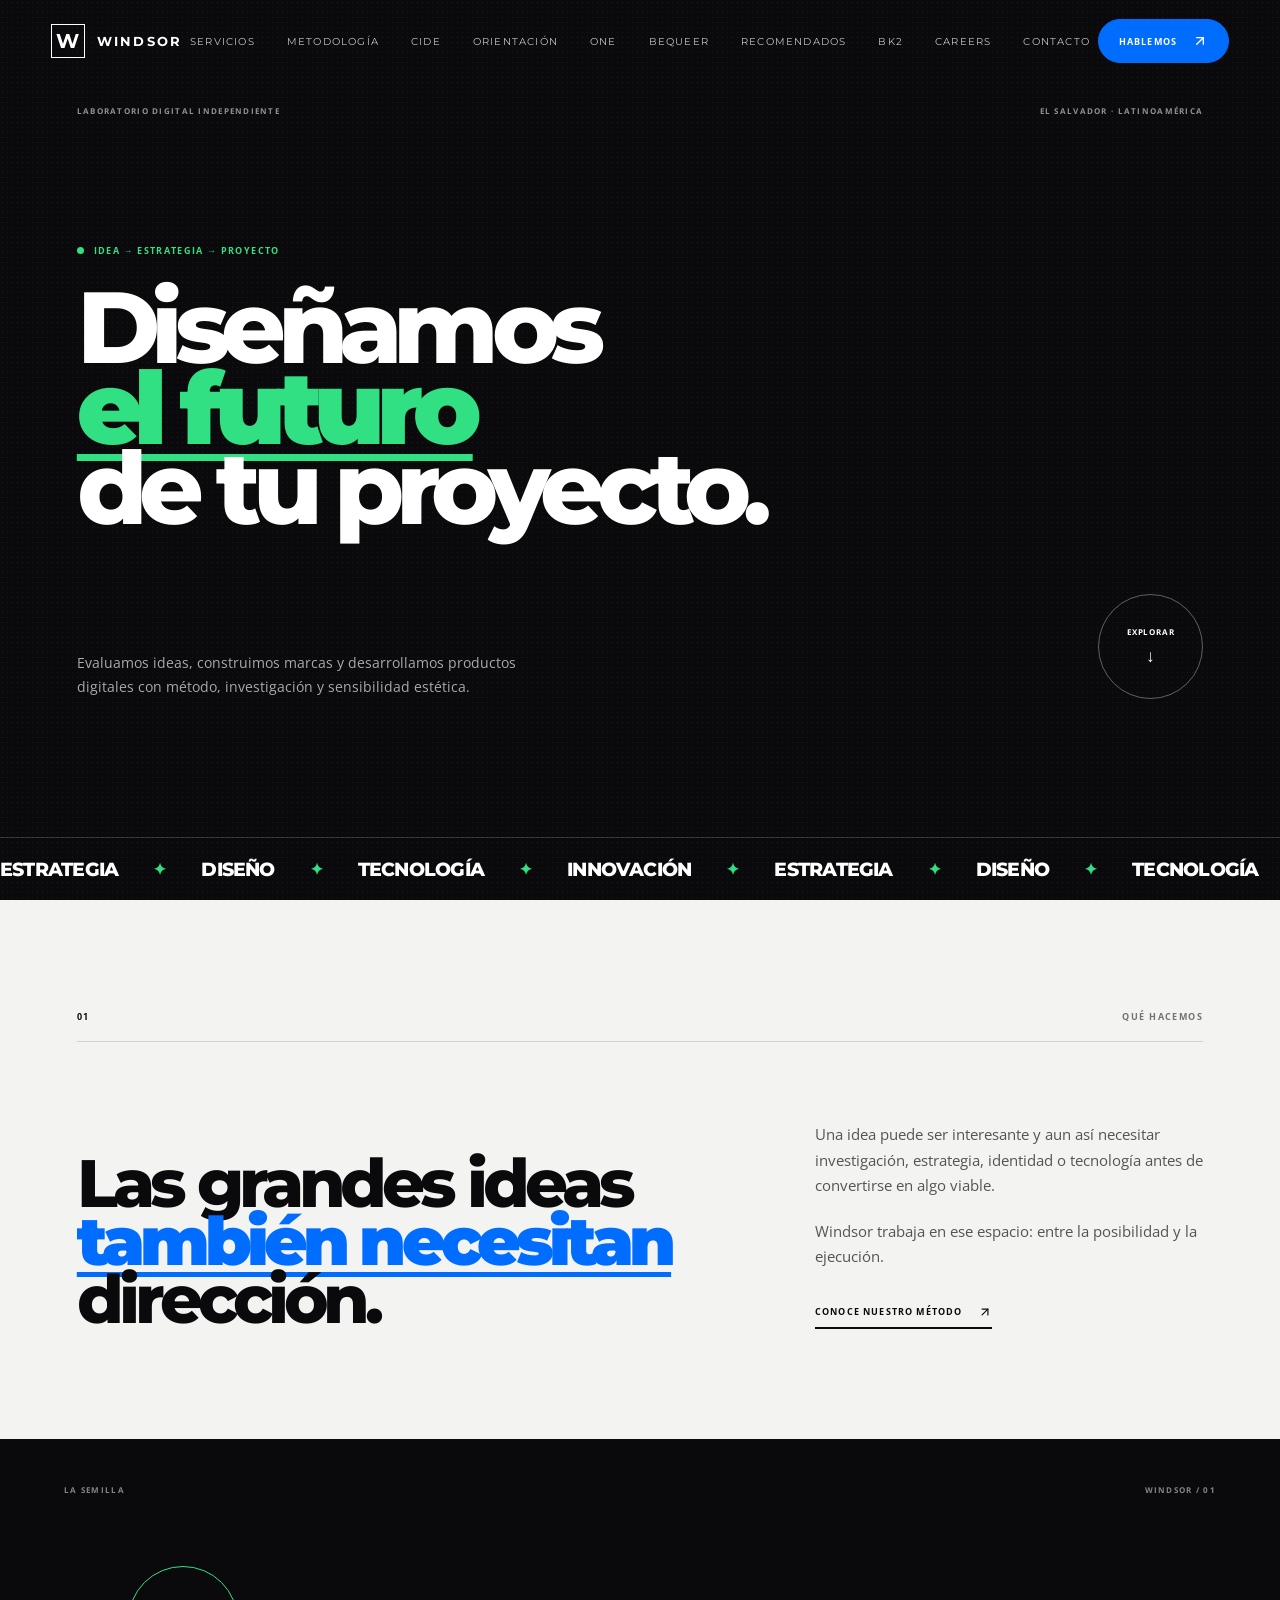
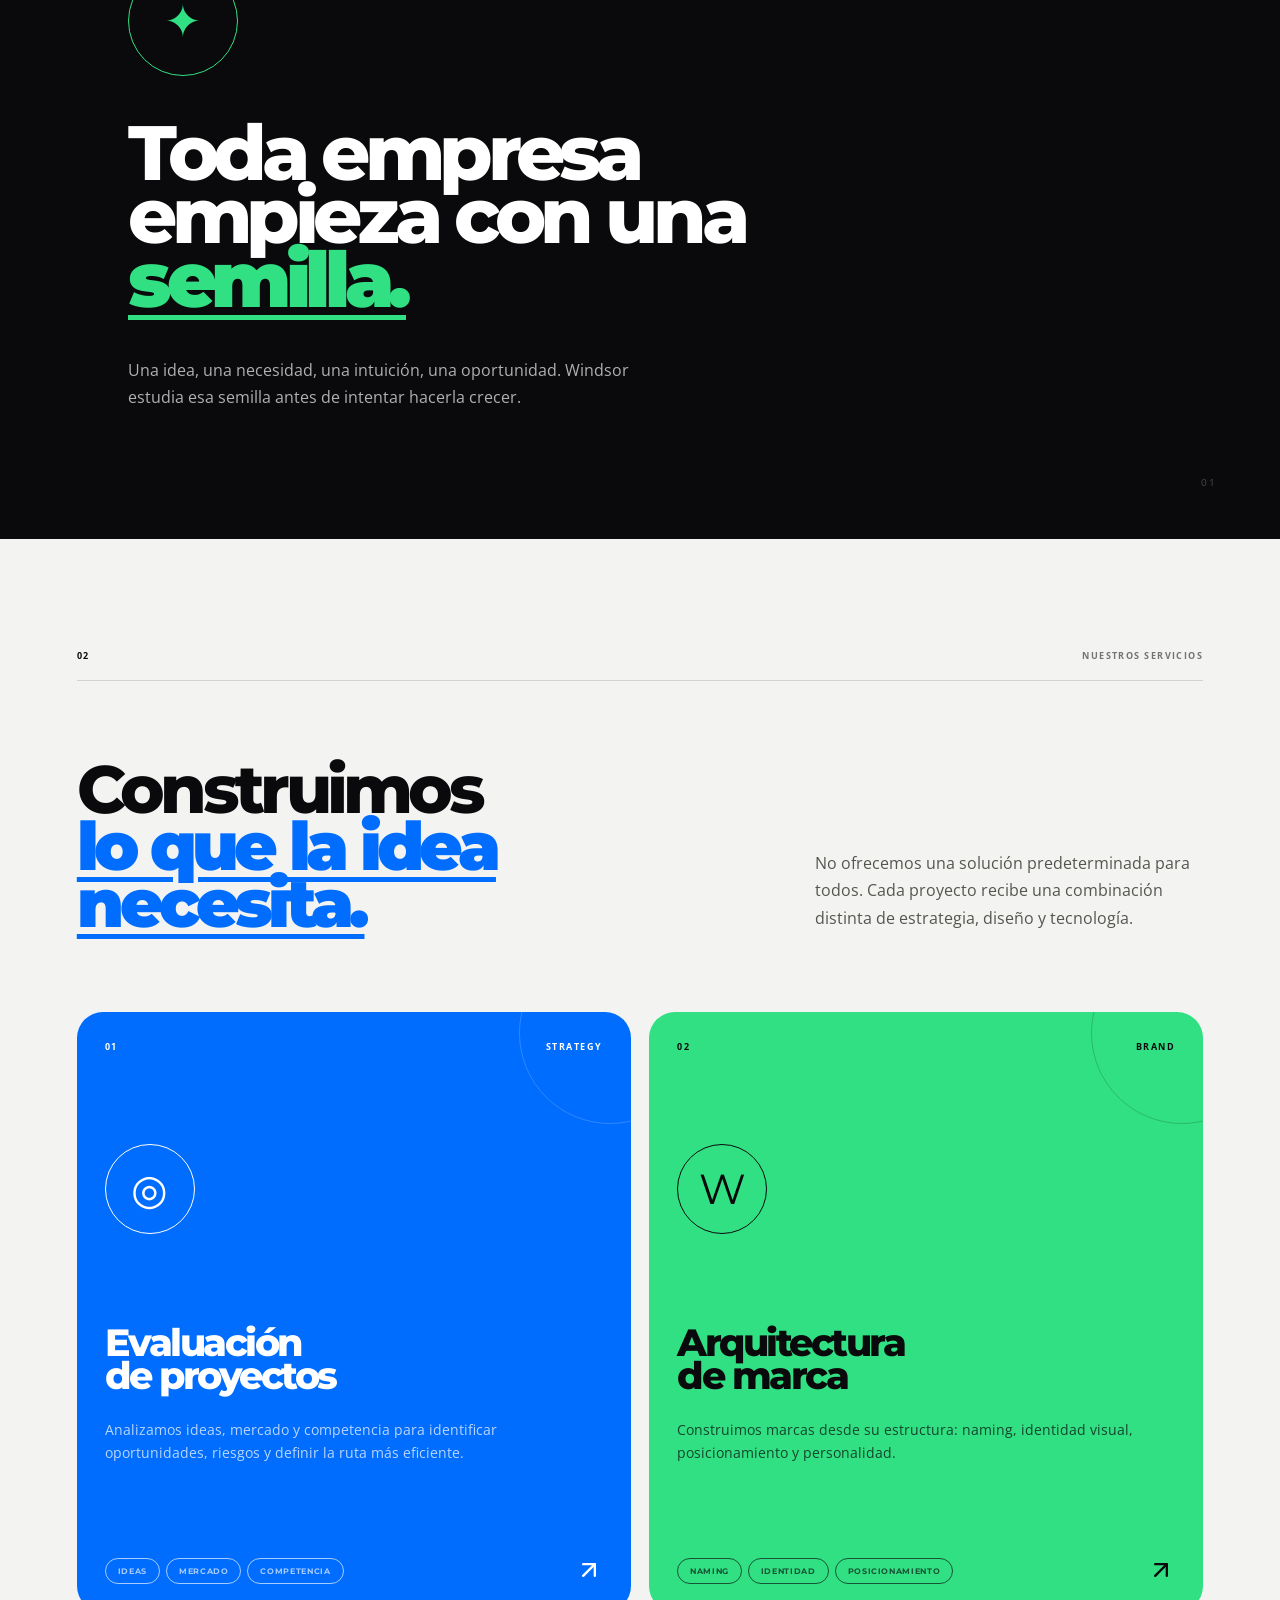
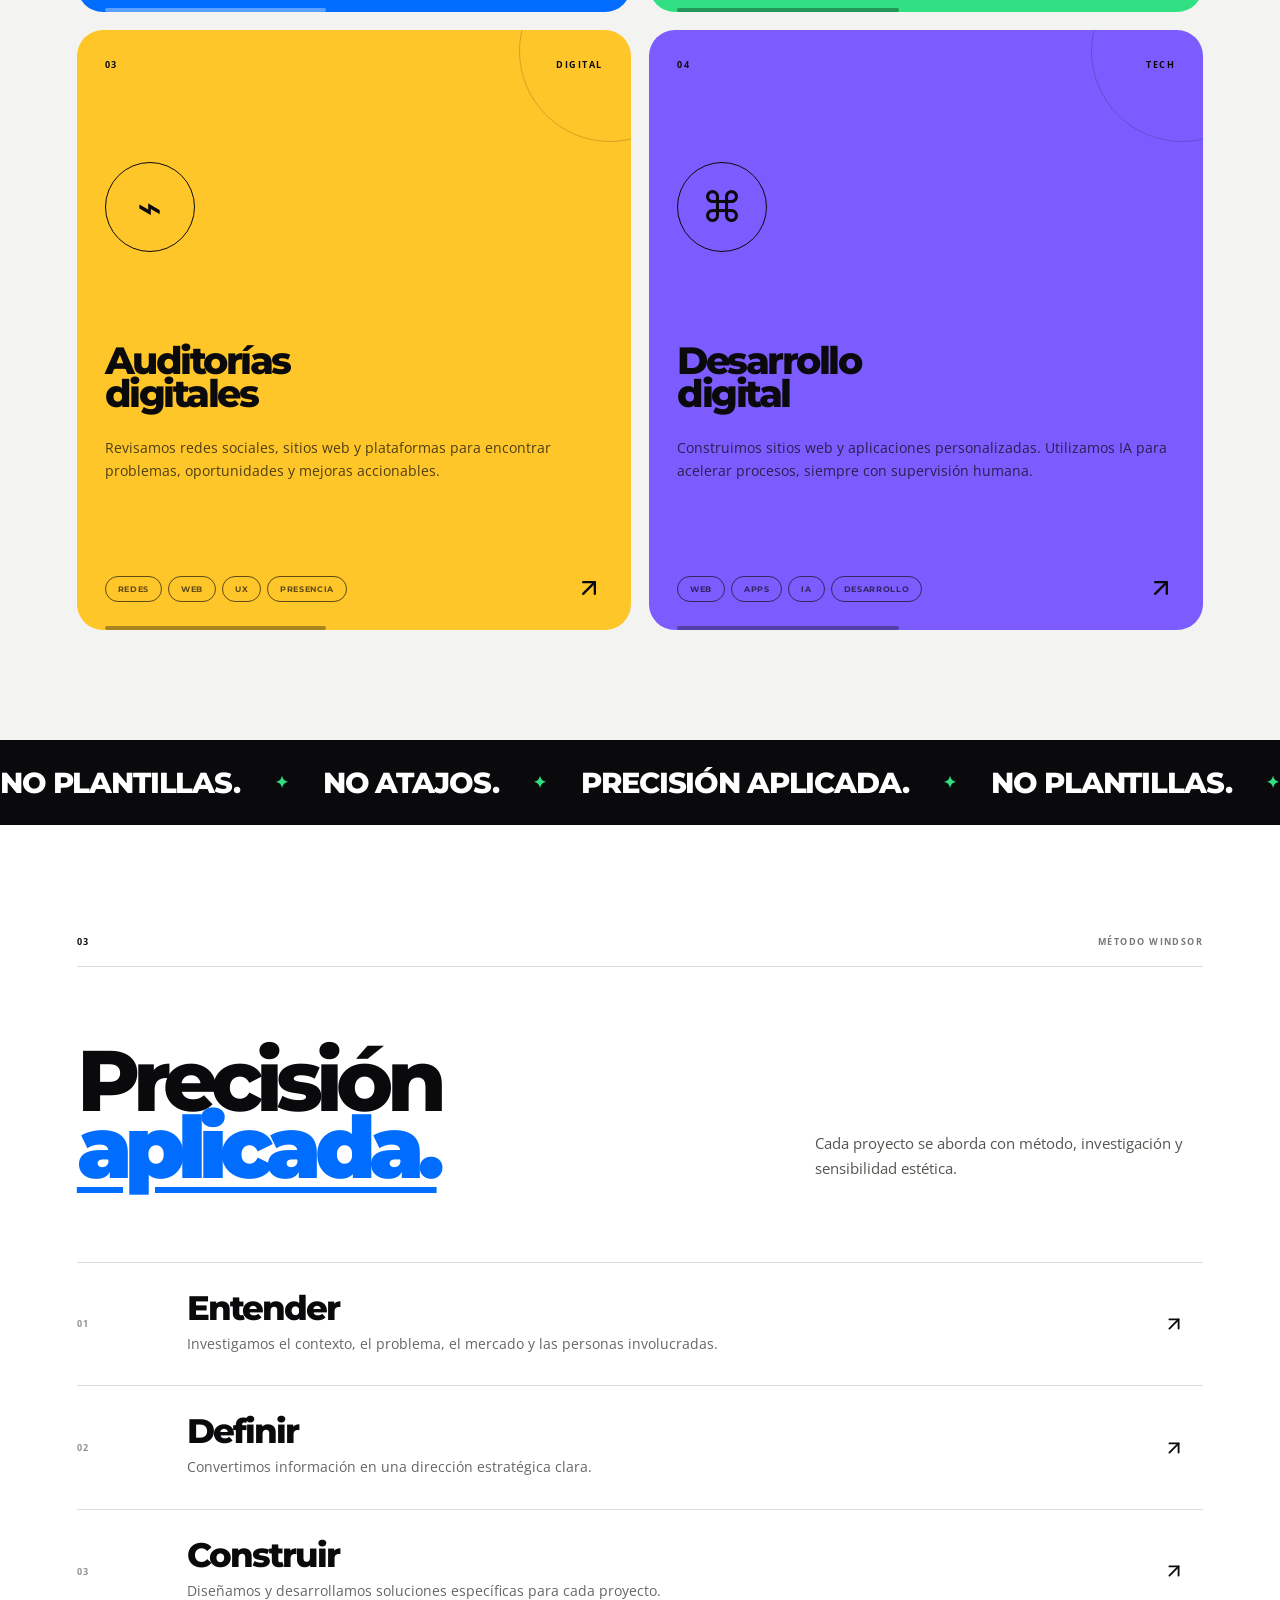
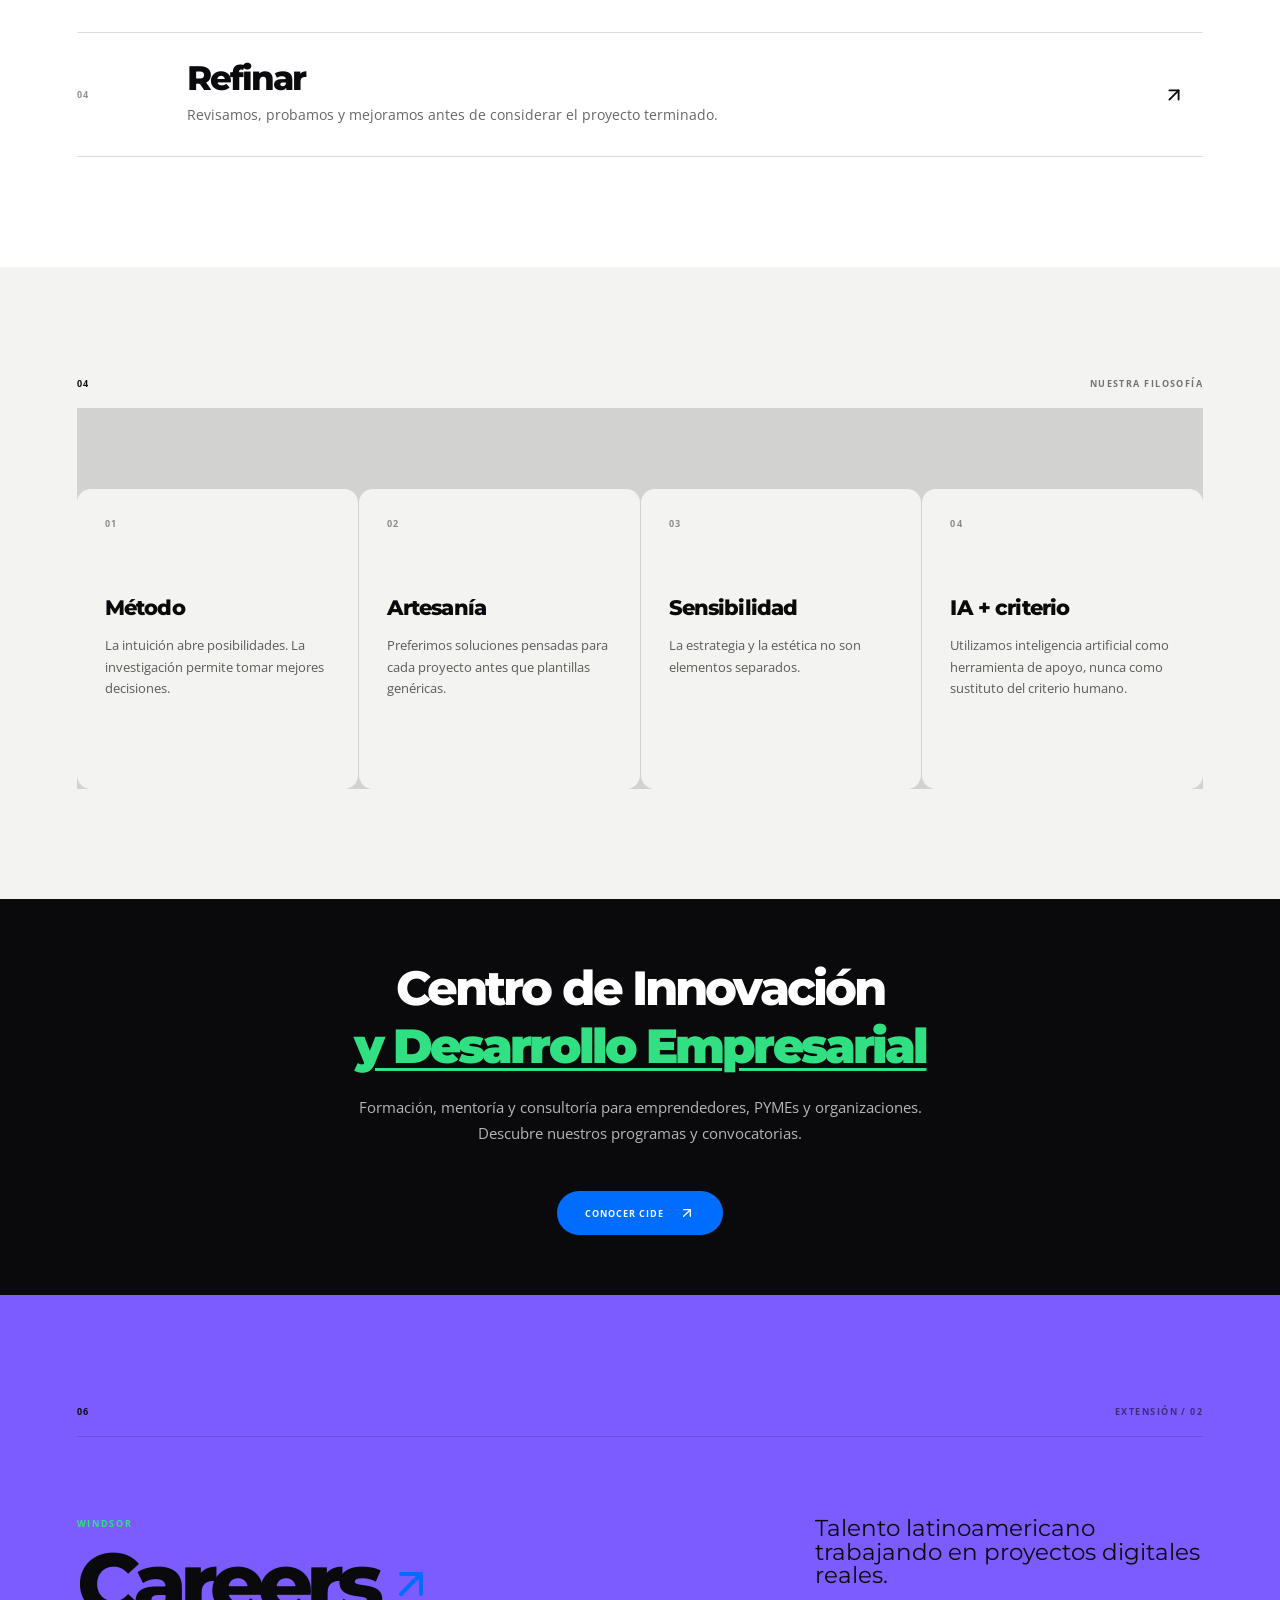
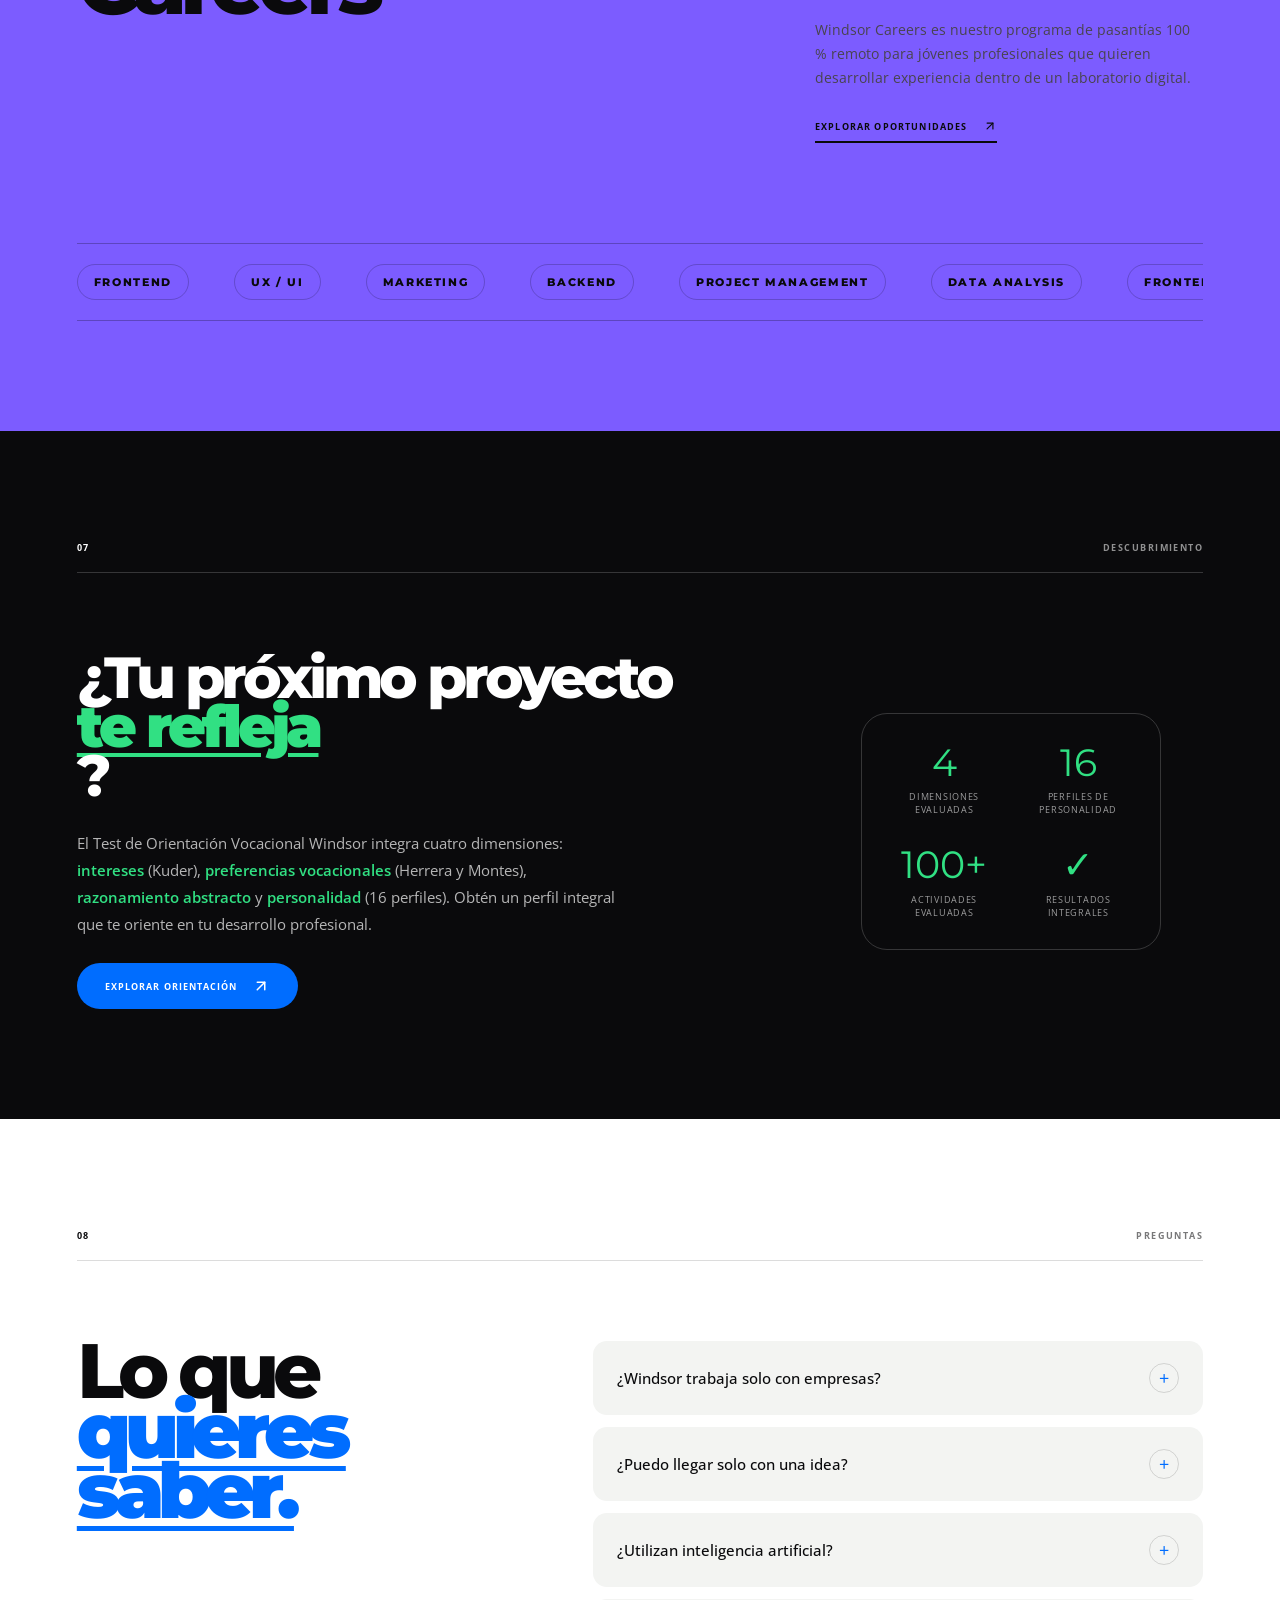
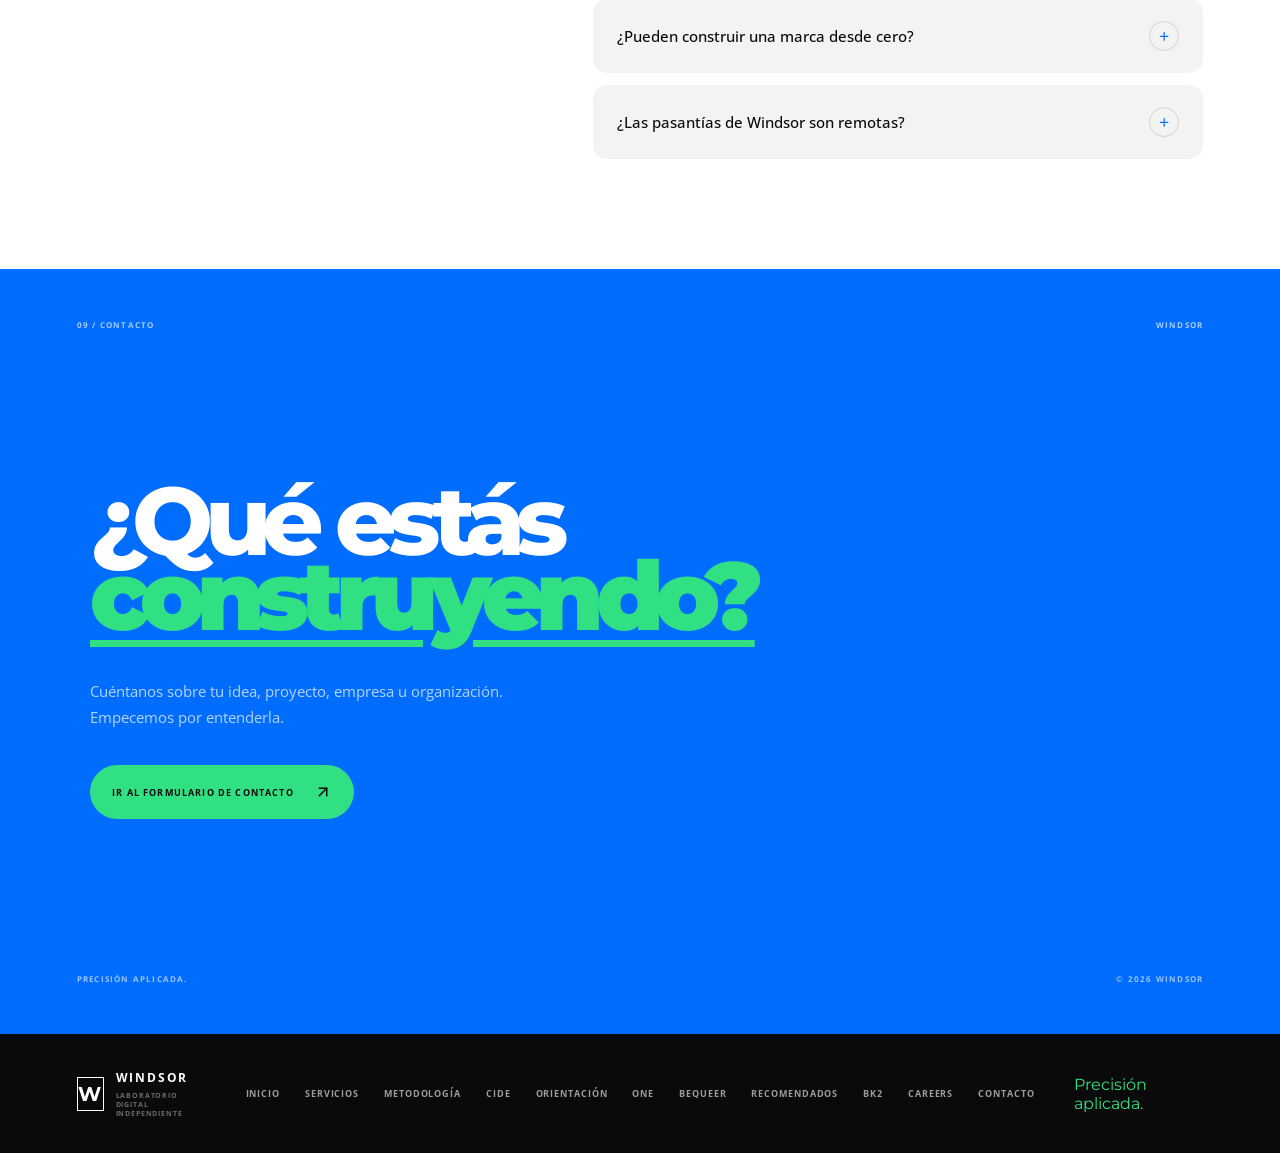
==== index.html @ 44797c94 "Update index.html" ====
<!DOCTYPE html>
<html lang="es">
<head>
    <meta charset="UTF-8" />
    <meta name="viewport" content="width=device-width, initial-scale=1.0" />
    <title>Windsor — Precisión aplicada</title>
    <meta name="description" content="Windsor es un laboratorio digital independiente. Evaluamos ideas, construimos marcas y desarrollamos productos digitales." />
    <link rel="preconnect" href="https://fonts.googleapis.com" />
    <link rel="preconnect" href="https://fonts.gstatic.com" crossorigin />
    <link href="https://fonts.googleapis.com/css2?family=Montserrat:wght@400;500;600;700;800;900&family=Open+Sans:wght@400;500;600;700&display=swap" rel="stylesheet" />
    <style>
        /* =========================================================
           WINDSOR — ESTILOS COMPLETOS (autónomo)
        ========================================================== */
        :root {
            --black: #0a0a0c;
            --cream: #f3f4f2;
            --white: #ffffff;
            --blue: #006dff;
            --blue-dark: #0050c2;
            --green: #31e083;
            --green-dark: #1fb868;
            --yellow: #ffc629;
            --purple: #7c5cff;
            --grey: #dcdde0;
            --grey-dark: #85868c;
            --line: rgba(10,10,12,0.14);
            --white-line: rgba(255,255,255,0.18);
            --sans: "Montserrat","Helvetica Neue",Arial,sans-serif;
            --body: "Open Sans","Helvetica Neue",Arial,sans-serif;
            --serif: var(--sans);
            --radius: 26px;
            --radius-sm: 14px;
            --radius-pill: 999px;
            --max-width: 1440px;
        }
        * { box-sizing: border-box; margin:0; padding:0; }
        html { scroll-behavior: smooth; overflow-x: hidden; }
        body {
            background: var(--cream);
            color: var(--black);
            font-family: var(--body);
            overflow-x: hidden;
            min-width:320px;
        }
        h1,h2,h3,h4,.logo,.logo-symbol,.card-tags span,.desktop-nav a,.mobile-menu-label { font-family:var(--sans); }
        h1,h2,h3,h4 { font-weight:800; }
        em { font-style:normal; }
        body.menu-active { overflow:hidden; }
        a { color:inherit; text-decoration:none; }
        button { color:inherit; font:inherit; }
        img { max-width:100%; display:block; }
        section { scroll-margin-top:82px; }

        /* PRELOADER */
        .preloader {
            position:fixed; inset:0; z-index:9999;
            background:var(--black); color:var(--white);
            display:flex; flex-direction:column; align-items:center; justify-content:center;
            transition: opacity 0.7s ease, visibility 0.7s ease;
        }
        .preloader.loaded { opacity:0; visibility:hidden; pointer-events:none; }
        .preloader-logo {
            font-family:var(--serif); font-weight:900; font-size:clamp(52.5px,7.5vw,75px);
            line-height:1; color:var(--blue);
            animation: preloaderPulse 1.2s ease infinite alternate;
        }
        .preloader-line { width:min(180px,45vw); height:2px; margin-top:25px; overflow:hidden; background:rgba(255,255,255,0.15); }
        .preloader-line span { display:block; width:100%; height:100%; background:var(--blue); transform:translateX(-100%); animation: preloaderLine 1.4s ease forwards; }
        .preloader-text { margin-top:18px; font-size:9px; letter-spacing:0.3em; opacity:0.55; }
        @keyframes preloaderLine { to { transform:translateX(0); } }
        @keyframes preloaderPulse { from { transform:scale(0.95); } to { transform:scale(1.05); } }

        /* HEADER */
        .header {
            position:fixed; top:0; left:0; width:100%; height:82px;
            padding:0 4vw; display:flex; align-items:center; justify-content:space-between;
            z-index:500; color:var(--white);
            transition: transform 0.35s ease, background 0.35s ease, color 0.35s ease, backdrop-filter 0.35s ease;
            isolation:isolate;
        }
        .header.hidden { transform:translateY(-100%); }
        .header::before {
            content:""; position:absolute; inset:0; z-index:-1;
            background: radial-gradient(rgba(255,255,255,0.75) 0.5px, transparent 0.5px),
                        linear-gradient(180deg, rgba(10,10,12,0.92), rgba(10,10,12,0.55) 70%, transparent);
            background-size:4px 4px, 100% 100%;
            opacity:0; transition:opacity 0.35s ease;
        }
        .header.scrolled::before { opacity:1; }
        .header.scrolled { backdrop-filter:blur(15px); }
        .logo {
            display:flex; align-items:center; gap:12px;
            font-size:13px; font-weight:700; letter-spacing:0.16em;
        }
        .logo-symbol { width:34px; height:34px; display:grid; place-items:center; border:1px solid currentColor; font-family:var(--serif); font-size:20px; }
        .desktop-nav {
            display:flex; align-items:center; gap:32px;
            font-size:10px; text-transform:uppercase; letter-spacing:0.12em;
        }
        .desktop-nav a { position:relative; opacity:0.75; transition:opacity 0.25s ease; }
        .desktop-nav a::after {
            content:""; position:absolute; left:0; bottom:-7px;
            width:100%; height:1px; background:currentColor;
            transform:scaleX(0); transform-origin:right;
            transition:transform 0.3s ease;
        }
        .desktop-nav a:hover, .desktop-nav a.active { opacity:1; }
        .desktop-nav a:hover::after, .desktop-nav a.active::after { transform:scaleX(1); transform-origin:left; }
        .header-button {
            display:inline-flex; align-items:center; gap:15px;
            padding:13px 20px; background:var(--blue); border:1px solid var(--blue);
            border-radius:var(--radius-pill);
            font-size:9px; font-weight:700; letter-spacing:0.12em; text-transform:uppercase;
            transition: background 0.25s ease, color 0.25s ease, transform 0.25s ease;
        }
        .header-button:hover { background:var(--green); color:var(--black); border-color:var(--green); transform:translateY(-2px); }
        .header-button .arrow-icon { display:inline-flex; align-items:center; }
        .menu-button {
            display:none; width:42px; height:42px;
            background:transparent; border:1px solid rgba(255,255,255,0.4);
            border-radius:var(--radius-pill); cursor:pointer;
            flex-direction:column; align-items:center; justify-content:center; gap:6px;
        }
        .menu-button span { display:block; width:17px; height:1px; background:currentColor; transition: transform 0.3s ease, opacity 0.3s ease; }

        /* MOBILE MENU */
        .mobile-menu {
            position:fixed; inset:0; z-index:450;
            background:var(--black); color:var(--white);
            opacity:0; visibility:hidden; pointer-events:none;
            transform:translateY(-20px);
            transition: opacity 0.35s ease, visibility 0.35s ease, transform 0.35s ease;
            overflow-y:auto;
        }
        .mobile-menu.active { opacity:1; visibility:visible; pointer-events:auto; transform:translateY(0); }
        .mobile-menu-inner {
            min-height:100%; padding:110px 7vw 50px;
            display:flex; flex-direction:column; justify-content:center;
            gap:clamp(18px,4vw,30px);
        }
        .mobile-menu-label { margin-bottom:10px; color:var(--green); font-size:9px; font-weight:700; letter-spacing:0.2em; }
        .mobile-menu a { font-size:clamp(1.5rem,6vw,3rem); line-height:0.95; letter-spacing:-0.06em; transition:color 0.25s ease; }
        .mobile-menu a:hover { color:var(--green); }

        /* SECTIONS */
        .section { padding:110px 6vw; }
        .section-meta {
            width:100%; max-width:var(--max-width); margin:0 auto;
            padding-bottom:18px; border-bottom:1px solid var(--line);
            display:flex; justify-content:space-between; gap:20px;
            font-size:9px; font-weight:700; letter-spacing:0.16em;
        }
        .section-meta span:last-child { opacity:0.55; }

        /* HERO */
        .hero {
            position:relative; min-height:max(720px, 100svh);
            background:var(--black); color:var(--white);
            overflow:hidden; display:flex; flex-direction:column;
        }
        .hero-noise {
            position:absolute; inset:0; opacity:0.08; pointer-events:none;
            background-image:radial-gradient(rgba(255,255,255,0.8) 0.6px, transparent 0.6px);
            background-size:5px 5px;
        }
        .hero-topline {
            position:relative; z-index:2; display:flex; justify-content:space-between; gap:30px;
            padding:105px 6vw 0; font-size:8px; font-weight:700; letter-spacing:0.16em; opacity:0.55;
        }
        .hero-content {
            position:relative; z-index:2; width:min(100%, var(--max-width)); margin:auto;
            padding:60px 6vw 70px;
        }
        .hero-small {
            display:flex; align-items:center; gap:10px; margin-bottom:30px;
            color:var(--green); font-size:9px; font-weight:700; letter-spacing:0.15em;
        }
        .green-dot { width:7px; height:7px; border-radius:50%; background:var(--green); animation:dotPulse 2s ease infinite; }
        @keyframes dotPulse { 0%,100% { opacity:0.5; transform:scale(0.85); } 50% { opacity:1; transform:scale(1.15); } }
        .hero h1 { max-width:1150px; font-size:clamp(3rem, 7.875vw, 7.875rem); line-height:0.8; letter-spacing:-0.085em; }
        .hero h1 em { display:block; color:var(--green); font-family:var(--serif); font-weight:900; text-decoration:underline; text-decoration-thickness:0.07em; text-underline-offset:0.1em; }
        .hero-bottom { margin-top:65px; display:flex; align-items:flex-end; justify-content:space-between; gap:40px; }
        .hero-bottom p { max-width:490px; color:rgba(255,255,255,0.65); font-size:14px; line-height:1.7; }
        .circle-button {
            width:105px; height:105px; flex:0 0 auto; border:1px solid rgba(255,255,255,0.35);
            border-radius:50%; display:flex; flex-direction:column; align-items:center; justify-content:center; gap:7px;
            color:var(--white); font-size:8px; font-weight:700; letter-spacing:0.1em; text-transform:uppercase;
            transition: background 0.35s ease, color 0.35s ease, transform 0.35s ease;
        }
        .circle-button strong { font-size:17px; }
        .circle-button:hover { background:var(--green); color:var(--black); transform:rotate(10deg); }
        .hero-marquee { position:relative; z-index:2; overflow:hidden; border-top:1px solid var(--white-line); }
        .marquee-track {
            width:max-content; display:flex; align-items:center; gap:35px; padding:19px 0;
            animation:marquee 22s linear infinite;
        }
        .marquee-track span { font-family:var(--sans); font-size:clamp(0.825rem, 1.5vw, 1.5rem); font-weight:800; letter-spacing:-0.04em; }
        .marquee-track b { color:var(--green); }
        @keyframes marquee { to { transform:translateX(-50%); } }

        /* INTRO */
        .intro { background:var(--cream); }
        .intro-layout {
            max-width:var(--max-width); margin:0 auto; padding-top:80px;
            display:grid; grid-template-columns:1.1fr 0.7fr; gap:10vw; align-items:end;
        }
        .intro-layout h2 { max-width:900px; font-size:clamp(2.4rem, 5.25vw, 5.25rem); line-height:0.86; letter-spacing:-0.075em; }
        .intro-layout h2 span { display:block; font-family:var(--serif); font-weight:900; text-decoration:underline; text-decoration-thickness:0.07em; text-underline-offset:0.1em; color:var(--blue); }
        .intro-copy { max-width:520px; }
        .intro-copy p { margin-bottom:20px; color:#555550; font-size:15px; line-height:1.7; }
        .underlined-link, .dark-link {
            display:inline-flex; align-items:center; gap:15px; margin-top:15px; padding-bottom:8px;
            border-bottom:2px solid currentColor; font-size:9px; font-weight:700; letter-spacing:0.13em; text-transform:uppercase;
            transition: gap 0.25s ease, color 0.25s ease;
        }
        .underlined-link:hover, .dark-link:hover { gap:20px; color:var(--blue); }
        .underlined-link .arrow-icon, .dark-link .arrow-icon { display:inline-flex; align-items:center; }

        /* SEED */
        .seed-section {
            position:relative; min-height:700px; padding:100px 10vw;
            background:var(--black); color:var(--white);
            display:flex; align-items:center; overflow:hidden;
        }
        .seed-side {
            position:absolute; top:45px; left:5vw; right:5vw;
            display:flex; justify-content:space-between; font-size:8px; font-weight:700; letter-spacing:0.16em; opacity:0.5;
        }
        .seed-main { width:100%; max-width:1050px; margin:auto; }
        .seed-circle {
            width:110px; height:110px; display:grid; place-items:center; margin-bottom:45px;
            border:1px solid var(--green); border-radius:50%; color:var(--green);
            animation:seedRotate 8s linear infinite;
        }
        .seed-circle span { font-family:var(--serif); font-size:45px; animation:seedRotateReverse 8s linear infinite; }
        @keyframes seedRotate { to { transform:rotate(360deg); } }
        @keyframes seedRotateReverse { to { transform:rotate(-360deg); } }
        .seed-main h2 { max-width:900px; font-size:clamp(2.4rem, 6vw, 6rem); line-height:0.83; letter-spacing:-0.07em; }
        .seed-main h2 em { color:var(--green); font-family:var(--serif); font-weight:900; text-decoration:underline; text-decoration-thickness:0.07em; text-underline-offset:0.1em; }
        .seed-main p { max-width:560px; margin-top:45px; color:rgba(255,255,255,0.68); font-size:16px; line-height:1.7; }
        .seed-number { position:absolute; right:5vw; bottom:50px; color:rgba(255,255,255,0.25); font-size:10px; letter-spacing:0.15em; }

        /* SERVICES */
        .services { background:var(--cream); }
        .services-heading {
            max-width:var(--max-width); margin:0 auto; display:grid; grid-template-columns:1.1fr 0.7fr; gap:10vw; padding:80px 0;
        }
        .services-heading h2 { font-size:clamp(2.625rem, 5.25vw, 5.25rem); line-height:0.85; letter-spacing:-0.07em; }
        .services-heading h2 span { display:block; font-family:var(--serif); font-weight:900; text-decoration:underline; text-decoration-thickness:0.07em; text-underline-offset:0.1em; color:var(--blue); }
        .services-heading p { align-self:end; color:#555550; line-height:1.7; }
        .service-cards {
            max-width:var(--max-width); margin:0 auto; display:grid; grid-template-columns:repeat(2, minmax(0, 1fr)); gap:18px;
        }
        .service-card {
            min-height:600px; padding:28px; display:flex; flex-direction:column; justify-content:space-between;
            position:relative; overflow:hidden; border-radius:var(--radius);
            transition: transform 0.4s cubic-bezier(.2,.8,.2,1), box-shadow 0.4s ease;
        }
        .service-card::after {
            content:""; position:absolute; left:28px; bottom:0; height:4px; width:40%;
            background:currentColor; opacity:0.35; border-radius:var(--radius-pill);
            transition: width 0.4s ease, opacity 0.4s ease;
        }
        .service-card:hover::after { width:calc(100% - 56px); opacity:0.6; }
        .service-card::before {
            content:""; position:absolute; width:180px; height:180px; right:-70px; top:-70px;
            border:1px solid currentColor; border-radius:50%; opacity:0.18;
            transition: transform 0.6s ease;
        }
        .service-card:hover { transform:translateY(-10px); box-shadow:0 25px 60px rgba(0,0,0,0.14); }
        .service-card:hover::before { transform:scale(2.4); }
        .service-blue { background:var(--blue); color:var(--white); }
        .service-green { background:var(--green); color:var(--black); }
        .service-yellow { background:var(--yellow); color:var(--black); }
        .service-purple { background:var(--purple); color:var(--black); }
        .card-top { display:flex; justify-content:space-between; gap:15px; font-size:9px; font-weight:700; letter-spacing:0.17em; }
        .card-icon {
            width:90px; height:90px; display:grid; place-items:center; border:1px solid currentColor; border-radius:50%;
            font-family:var(--serif); font-size:42px; transition: transform 0.5s ease;
        }
        .service-card:hover .card-icon { transform:rotate(20deg) scale(1.08); }
        .card-content { position:relative; }
        .card-content h3 { font-size:clamp(1.875rem, 3vw, 3.3rem); line-height:0.88; letter-spacing:-0.065em; }
        .card-content p { max-width:520px; margin-top:25px; font-size:14px; line-height:1.65; opacity:0.72; }
        .card-bottom { display:flex; align-items:flex-end; justify-content:space-between; gap:20px; }
        .card-tags { display:flex; flex-wrap:wrap; gap:6px; }
        .card-tags span { padding:7px 12px; border:1px solid currentColor; border-radius:var(--radius-pill); font-size:8px; font-weight:700; letter-spacing:0.08em; text-transform:uppercase; opacity:0.65; }
        .card-arrow { display:inline-flex; align-items:center; transition: transform 0.3s ease; }
        .service-card:hover .card-arrow { transform:translate(5px, -5px); }

        /* STATEMENT MARQUEE */
        .statement-marquee { overflow:hidden; background:var(--black); color:var(--white); }
        .statement-track {
            width:max-content; display:flex; align-items:center; gap:35px; padding:25px 0;
            animation:marquee 22s linear infinite;
        }
        .statement-track span { font-family:var(--sans); font-size:clamp(1.275rem, 2.25vw, 2.25rem); font-weight:800; letter-spacing:-0.04em; }
        .statement-track b { color:var(--green); }

        /* METHOD */
        .method { background:var(--white); }
        .method-heading {
            max-width:var(--max-width); margin:0 auto; padding:80px 0;
            display:grid; grid-template-columns:1.1fr 0.7fr; gap:10vw; align-items:end;
        }
        .method-heading h2 { font-size:clamp(3rem, 6.75vw, 6.75rem); line-height:0.78; letter-spacing:-0.08em; }
        .method-heading h2 em { display:block; color:var(--blue); font-family:var(--serif); font-weight:900; text-decoration:underline; text-decoration-thickness:0.07em; text-underline-offset:0.1em; }
        .method-heading p { max-width:480px; color:#555550; font-size:15px; line-height:1.7; }
        .method-list { max-width:var(--max-width); margin:0 auto; }
        .method-row {
            display:grid; grid-template-columns:80px 1fr 40px; align-items:center; gap:30px;
            padding:30px 0; border-top:1px solid var(--line);
            transition: padding 0.35s ease, background 0.35s ease;
        }
        .method-row:last-child { border-bottom:1px solid var(--line); }
        .method-row > span { font-size:9px; font-weight:700; letter-spacing:0.15em; opacity:0.45; }
        .method-row h3 { font-size:clamp(1.5rem, 2.625vw, 3rem); line-height:0.9; letter-spacing:-0.06em; }
        .method-row p { max-width:550px; margin-top:10px; color:#666; font-size:14px; line-height:1.6; }
        .method-row .arrow-icon { display:inline-flex; align-items:center; }
        .method-row:hover { padding-left:15px; padding-right:15px; background:var(--cream); }

        /* PRINCIPLES */
        .principles { background:var(--cream); }
        .principles-grid {
            max-width:var(--max-width); margin:0 auto; padding-top:80px;
            display:grid; grid-template-columns:repeat(4, minmax(0, 1fr)); gap:1px; background:var(--line);
        }
        .principles-grid > div { min-height:300px; padding:28px; background:var(--cream); border-radius:var(--radius-sm); }
        .principles-grid span { display:block; margin-bottom:65px; font-size:9px; font-weight:700; letter-spacing:0.15em; opacity:0.45; }
        .principles-grid h3 { margin-bottom:15px; font-size:21px; letter-spacing:-0.04em; }
        .principles-grid p { color:#5c5b55; font-size:13px; line-height:1.65; }

        /* CIDE LINK */
        .cide-link { background:var(--black); color:var(--white); text-align:center; padding:60px 6vw; }
        .cide-link .container { max-width:var(--max-width); margin:0 auto; }
        .cide-link h2 { font-size:clamp(1.875rem,3.75vw,3rem); letter-spacing:-0.06em; }
        .cide-link h2 span { display:block; font-family:var(--sans); font-weight:900; color:var(--green); text-decoration:underline; text-decoration-thickness:0.07em; text-underline-offset:0.1em; }
        .cide-link p { max-width:600px; margin:20px auto; color:rgba(255,255,255,0.7); font-size:15px; line-height:1.7; }
        .hook-button {
            display:inline-flex; align-items:center; gap:15px; margin-top:25px; padding:14px 28px;
            background:var(--blue); color:var(--white); font-size:9px; font-weight:700; letter-spacing:0.12em; text-transform:uppercase;
            border-radius:var(--radius-pill); transition: background 0.25s ease, transform 0.25s ease;
        }
        .hook-button:hover { background:var(--green); color:var(--black); transform:translateX(6px); }
        .hook-button .arrow-icon { display:inline-flex; align-items:center; }

        /* CAREERS */
        .careers { background:var(--purple); }
        .careers-layout {
            max-width:var(--max-width); margin:0 auto; display:grid; grid-template-columns:1.1fr 0.7fr; gap:10vw; padding:80px 0 100px;
        }
        .careers h2 { font-size:clamp(3rem, 6.75vw, 6.75rem); line-height:0.78; letter-spacing:-0.08em; display:flex; align-items:center; gap:10px; }
        .careers h2 em { display:inline-flex; align-items:center; color:var(--blue); font-family:var(--serif); font-weight:900; text-decoration:underline; text-decoration-thickness:0.07em; text-underline-offset:0.1em; }
        .extension-label { display:block; margin-bottom:20px; color:var(--green); font-size:9px; font-weight:700; letter-spacing:0.18em; }
        .careers-copy { align-self:end; }
        .large-copy { margin-bottom:30px; font-family:var(--serif); font-size:clamp(18px, 2.25vw, 22.5px); line-height:1.05; }
        .careers-copy > p:not(.large-copy) { max-width:500px; color:#49444f; font-size:14px; line-height:1.7; }
        .dark-link { margin-top:30px; border-color:var(--black); }
        .dark-link .arrow-icon { display:inline-flex; align-items:center; }
        .career-marquee { overflow:hidden; border-top:1px solid rgba(0,0,0,0.25); border-bottom:1px solid rgba(0,0,0,0.25); }
        .career-track {
            width:max-content; display:flex; gap:45px; padding:20px 0;
            animation:marquee 25s linear infinite;
        }
        .career-track span { font-family:var(--sans); font-size:11px; font-weight:800; letter-spacing:0.15em; padding:10px 16px; border:1px solid rgba(0,0,0,0.2); border-radius:var(--radius-pill); }

        /* ORIENTACIÓN HOOK */
        .orientation-hook { background:var(--black); color:var(--white); }
        .orientation-hook .section-meta { border-color:var(--white-line); }
        .hook-grid {
            max-width:var(--max-width); margin:0 auto; padding-top:80px;
            display:grid; grid-template-columns:1fr 0.6fr; gap:8vw; align-items:center;
        }
        .hook-content h2 { font-size:clamp(2.25rem, 4.5vw, 4.125rem); line-height:0.85; letter-spacing:-0.07em; }
        .hook-content h2 em { display:block; color:var(--green); font-family:var(--serif); font-weight:900; text-decoration:underline; text-decoration-thickness:0.07em; text-underline-offset:0.1em; }
        .hook-content p { max-width:550px; margin-top:30px; color:rgba(255,255,255,0.7); font-size:15px; line-height:1.8; }
        .hook-content p strong { color:var(--green); font-weight:600; }
        .hook-visual { display:flex; justify-content:center; align-items:center; }
        .hook-stats {
            display:grid; grid-template-columns:1fr 1fr; gap:30px; padding:30px;
            border:1px solid var(--white-line); border-radius:var(--radius); width:100%; max-width:300px;
        }
        .hook-stats > div { text-align:center; }
        .stat-number { display:block; font-family:var(--serif); font-size:clamp(2.1rem, 3vw, 3rem); color:var(--green); line-height:1; }
        .stat-label { display:block; margin-top:8px; font-size:9px; letter-spacing:0.08em; opacity:0.6; text-transform:uppercase; }

        /* FAQ */
        .faq { background:var(--white); }
        .faq-layout {
            max-width:var(--max-width); margin:0 auto; padding-top:80px;
            display:grid; grid-template-columns:0.7fr 1.1fr; gap:10vw; align-items:start;
        }
        .faq-layout h2 { font-size:clamp(3rem, 6vw, 6rem); line-height:0.78; letter-spacing:-0.08em; }
        .faq-layout h2 em { display:block; color:var(--blue); font-family:var(--serif); font-weight:900; text-decoration:underline; text-decoration-thickness:0.07em; text-underline-offset:0.1em; }
        .faq-list { display:flex; flex-direction:column; gap:12px; }
        .faq-item { background:var(--cream); border-radius:var(--radius-sm); padding:0 24px; transition:background 0.3s ease; }
        .faq-item.active { background:var(--white); box-shadow:0 15px 40px rgba(10,10,12,0.08); }
        .faq-question {
            width:100%; padding:22px 0; display:flex; align-items:center; justify-content:space-between; gap:25px;
            background:transparent; border:0; text-align:left; cursor:pointer;
        }
        .faq-question span { font-size:15px; font-weight:500; }
        .faq-question b {
            flex:0 0 auto; width:30px; height:30px; display:grid; place-items:center;
            border:1px solid var(--line); border-radius:50%; font-size:18px; font-weight:400; color:var(--blue);
            transition: transform 0.3s ease, background 0.3s ease, color 0.3s ease;
        }
        .faq-item.active .faq-question b { background:var(--blue); color:var(--white); transform:rotate(45deg); }
        .faq-answer { display:grid; grid-template-rows:0fr; transition: grid-template-rows 0.4s ease; }
        .faq-item.active .faq-answer { grid-template-rows:1fr; }
        .faq-answer p { min-height:0; overflow:hidden; max-width:700px; color:#666; font-size:14px; line-height:1.7; transition: padding 0.4s ease; }
        .faq-item.active .faq-answer p { padding-bottom:25px; }

        /* CONTACT SECTION */
        .contact {
            min-height:max(650px, 85svh); padding:50px 6vw;
            background:var(--blue); color:var(--white);
            display:flex; flex-direction:column; justify-content:space-between; overflow:hidden;
        }
        .contact-top, .contact-bottom {
            display:flex; align-items:center; justify-content:space-between; gap:20px;
            font-size:8px; font-weight:700; letter-spacing:0.15em;
        }
        .contact-top { opacity:0.65; }
        .contact-bottom { opacity:0.6; }
        .contact-main { width:min(100%, 1100px); margin:auto; padding:90px 0; }
        .contact-main h2 { font-size:clamp(3rem, 7.5vw, 7.5rem); line-height:0.78; letter-spacing:-0.09em; }
        .contact-main h2 em { display:block; color:var(--green); font-family:var(--serif); font-weight:900; text-decoration:underline; text-decoration-thickness:0.07em; text-underline-offset:0.1em; }
        .contact-main p { max-width:500px; margin-top:45px; color:rgba(255,255,255,0.7); font-size:15px; line-height:1.7; }
        .contact-button {
            display:inline-flex; align-items:center; gap:20px; margin-top:35px; padding:18px 22px;
            background:var(--green); color:var(--black); border-radius:var(--radius-pill);
            font-size:9px; font-weight:700; letter-spacing:0.13em; text-transform:uppercase;
            transition: transform 0.3s ease, background 0.3s ease;
        }
        .contact-button:hover { background:var(--white); transform:translateX(8px); }
        .contact-button .arrow-icon { display:inline-flex; align-items:center; }

        /* FOOTER */
        .footer {
            padding:35px 6vw; background:var(--black); color:var(--white);
            display:grid; grid-template-columns:1fr auto 1fr; align-items:center; gap:40px;
        }
        .footer-logo { display:flex; align-items:center; gap:12px; font-size:12px; font-weight:700; letter-spacing:0.15em; }
        .footer-logo small { display:block; margin-top:5px; color:rgba(255,255,255,0.4); font-size:7px; letter-spacing:0.12em; }
        .footer-links { display:flex; gap:25px; font-size:9px; font-weight:700; letter-spacing:0.1em; text-transform:uppercase; }
        .footer-links a { opacity:0.6; transition:opacity 0.25s ease; }
        .footer-links a:hover { opacity:1; }
        .footer-tagline { justify-self:end; color:var(--green); font-family:var(--serif); font-size:16px; }

        /* REVEAL ANIMATIONS */
        [data-reveal] { opacity:0; transform:translateY(35px); transition: opacity 0.8s ease, transform 0.8s cubic-bezier(.2,.8,.2,1); }
        [data-reveal].visible { opacity:1; transform:translateY(0); }

        /* RESPONSIVE */
        @media (max-width: 1100px) {
            .desktop-nav { gap:20px; }
            .service-card { min-height:540px; }
            .principles-grid { grid-template-columns:repeat(2, minmax(0,1fr)); }
        }
        @media (max-width: 800px) {
            .section { padding:80px 6vw; }
            .desktop-nav, .header-button { display:none; }
            .menu-button { display:flex; }
            .hero { min-height:100svh; height:auto; }
            .hero-topline { padding-top:105px; align-items:flex-start; flex-direction:column; gap:8px; }
            .hero-content { margin:0; padding-top:55px; padding-bottom:65px; }
            .hero h1 { font-size:clamp(3rem, 12.75vw, 5.25rem); }
            .hero-bottom { align-items:flex-start; flex-direction:column; margin-top:45px; }
            .hero-bottom p { max-width:100%; }
            .circle-button { width:90px; height:90px; }
            .intro-layout, .services-heading, .method-heading, .extension-heading, .careers-layout, .faq-layout, .hook-grid { grid-template-columns:1fr; gap:45px; }
            .intro-layout, .services-heading, .method-heading, .extension-heading, .faq-layout { padding-top:60px; }
            .hook-grid { padding-top:60px; }
            .hook-stats { max-width:100%; padding:25px; gap:20px; }
            .hook-content p { max-width:100%; }
            .seed-section { min-height:auto; padding:120px 7vw 100px; }
            .seed-side { top:35px; }
            .seed-main h2 { font-size:clamp(2.625rem, 11.25vw, 5.25rem); }
            .seed-main p { margin-top:35px; }
            .seed-number { bottom:30px; }
            .service-cards { grid-template-columns:1fr; }
            .service-card { min-height:500px; }
            .method-row { grid-template-columns:45px 1fr 25px; gap:15px; padding:25px 0; }
            .principles-grid { grid-template-columns:1fr; }
            .principles-grid > div { min-height:auto; }
            .principles-grid span { margin-bottom:40px; }
            .cide-cards { grid-template-columns:1fr; }
            .cide-cards article { min-height:auto; }
            .cide-cards h3 { margin-top:35px; }
            .cide-callout { align-items:flex-start; flex-direction:column; }
            .cide-callout a { width:100%; display:flex; justify-content:space-between; align-items:center; }
            .careers-layout { padding-top:60px; padding-bottom:70px; }
            .faq-layout { gap:50px; }
            .contact { min-height:650px; padding:40px 6vw; }
            .contact-main { padding:70px 0; }
            .footer { grid-template-columns:1fr; gap:30px; }
            .footer-tagline { justify-self:start; }
        }
        @media (max-width: 520px) {
            .header { height:70px; padding:0 5vw; }
            .logo { font-size:11px; }
            .logo-symbol { width:30px; height:30px; font-size:18px; }
            .hero-topline { padding:95px 6vw 0; font-size:7px; }
            .hero-content { padding:45px 6vw 55px; }
            .hero-small { font-size:7px; flex-wrap:wrap; }
            .hero h1 { font-size:clamp(2.7rem, 13.5vw, 4.5rem); }
            .hero-bottom { margin-top:38px; }
            .hero-bottom p { font-size:13px; }
            .hero-marquee .marquee-track { gap:25px; padding:15px 0; }
            .section { padding:65px 6vw; }
            .section-meta { font-size:7px; }
            .intro-layout h2, .services-heading h2 { font-size:clamp(2.25rem, 11.25vw, 3.75rem); }
            .seed-section { padding:110px 7vw 80px; }
            .seed-circle { width:80px; height:80px; margin-bottom:35px; }
            .seed-circle span { font-size:32px; }
            .seed-main h2 { font-size:clamp(2.25rem, 11.25vw, 3.75rem); }
            .seed-main p { font-size:14px; }
            .service-card { min-height:520px; padding:22px; }
            .card-icon { width:70px; height:70px; font-size:32px; }
            .card-content h3 { font-size:clamp(1.725rem, 9vw, 3rem); }
            .card-content p { margin-top:20px; font-size:13px; }
            .card-bottom { align-items:flex-end; }
            .card-tags span { font-size:7px; }
            .method-row { grid-template-columns:30px 1fr 20px; }
            .method-row h3 { font-size:1.5rem; }
            .method-row p { font-size:13px; }
            .extension-heading h2, .careers h2, .faq-layout h2 { font-size:clamp(3rem, 15vw, 5.25rem); }
            .cide-callout { padding:20px; }
            .cide-callout strong { display:block; font-size:19px; line-height:1.15; }
            .hook-stats { grid-template-columns:1fr 1fr; gap:15px; padding:20px; }
            .hook-button { width:100%; justify-content:center; }
            .contact { min-height:620px; }
            .contact-main h2 { font-size:clamp(2.85rem, 13.5vw, 4.5rem); }
            .contact-main p { margin-top:30px; font-size:13px; }
            .contact-top, .contact-bottom { font-size:7px; }
            .footer-links { flex-wrap:wrap; gap:15px 20px; }
        }
        @media (max-height: 700px) and (min-width: 801px) {
            .hero { min-height:680px; }
            .hero-topline { padding-top:95px; }
            .hero-content { padding-top:40px; padding-bottom:45px; }
            .hero-small { margin-bottom:20px; }
            .hero-bottom { margin-top:35px; }
        }
        @media (prefers-reduced-motion:reduce) {
            html { scroll-behavior:auto; }
            *, *::before, *::after { animation-duration:0.001ms !important; transition-duration:0.001ms !important; }
        }
    </style>
</head>
<body>

    <!-- PRELOADER -->
    <div class="preloader">
        <div class="preloader-logo">W</div>
        <div class="preloader-line"><span></span></div>
        <div class="preloader-text">WINDSOR</div>
    </div>

    <!-- HEADER -->
    <header class="header">
        <a href="index.html" class="logo">
            <span class="logo-symbol">W</span>
            <span class="logo-name">WINDSOR</span>
        </a>
        <nav class="desktop-nav">
            <a href="index.html#servicios">Servicios</a>
            <a href="metodologia.html">Metodología</a>
            <a href="cide.html">CIDE</a>
            <a href="orientacion-vocacional.html">Orientación</a>
            <a href="windsor-one.html">One</a>
            <a href="BeQueer.html">BeQueer</a>
            <a href="recomendados.html">Recomendados</a>
            <a href="becas.html">BK2</a>
            <a href="careers.html">Careers</a>
            <a href="contacto.html">Contacto</a>
        </nav>
        <a href="contacto.html" class="header-button">
            Hablemos
            <span class="arrow-icon" aria-hidden="true">
                <svg width="16" height="16" viewBox="0 0 24 24" fill="none" stroke="currentColor" stroke-width="2" stroke-linecap="round" stroke-linejoin="round">
                    <line x1="7" y1="17" x2="17" y2="7" />
                    <polyline points="7 7 17 7 17 17" />
                </svg>
            </span>
        </a>
        <button class="menu-button" aria-label="Abrir menú" aria-expanded="false"><span></span><span></span></button>
    </header>

    <!-- MOBILE MENU -->
    <div class="mobile-menu">
        <div class="mobile-menu-inner">
            <div class="mobile-menu-label">NAVEGACIÓN</div>
            <a href="index.html">Inicio</a>
            <a href="index.html#servicios">Servicios</a>
            <a href="metodologia.html">Metodología</a>
            <a href="cide.html">CIDE</a>
            <a href="orientacion-vocacional.html">Orientación</a>
            <a href="windsor-one.html">One</a>
            <a href="BeQueer.html">BeQueer</a>
            <a href="recomendados.html">Recomendados</a>
            <a href="becas.html">BK2</a>
            <a href="careers.html">Careers</a>
            <a href="contacto.html">Contacto</a>
        </div>
    </div>

    <main id="inicio">
        <!-- HERO -->
        <section class="hero">
            <div class="hero-noise"></div>
            <div class="hero-topline">
                <span>LABORATORIO DIGITAL INDEPENDIENTE</span>
                <span>EL SALVADOR · LATINOAMÉRICA</span>
            </div>
            <div class="hero-content">
                <div class="hero-small"><span class="green-dot"></span>IDEA → ESTRATEGIA → PROYECTO</div>
                <h1>Diseñamos <em>el futuro</em> de tu proyecto.</h1>
                <div class="hero-bottom">
                    <p>Evaluamos ideas, construimos marcas y desarrollamos productos digitales con método, investigación y sensibilidad estética.</p>
                    <a href="#servicios" class="circle-button"><span>Explorar</span><strong>↓</strong></a>
                </div>
            </div>
            <div class="hero-marquee">
                <div class="marquee-track">
                    <span>ESTRATEGIA</span> <b>✦</b><span>DISEÑO</span> <b>✦</b><span>TECNOLOGÍA</span> <b>✦</b><span>INNOVACIÓN</span> <b>✦</b>
                    <span>ESTRATEGIA</span> <b>✦</b><span>DISEÑO</span> <b>✦</b><span>TECNOLOGÍA</span> <b>✦</b><span>INNOVACIÓN</span> <b>✦</b>
                </div>
            </div>
        </section>

        <!-- INTRO -->
        <section class="intro section">
            <div class="section-meta"><span>01</span><span>QUÉ HACEMOS</span></div>
            <div class="intro-layout">
                <h2>Las grandes ideas <span>también necesitan</span> dirección.</h2>
                <div class="intro-copy">
                    <p>Una idea puede ser interesante y aun así necesitar investigación, estrategia, identidad o tecnología antes de convertirse en algo viable.</p>
                    <p>Windsor trabaja en ese espacio: entre la posibilidad y la ejecución.</p>
                    <a href="#metodo" class="underlined-link">Conoce nuestro método <span class="arrow-icon" aria-hidden="true"><svg width="14" height="14" viewBox="0 0 24 24" fill="none" stroke="currentColor" stroke-width="2" stroke-linecap="round" stroke-linejoin="round"><line x1="7" y1="17" x2="17" y2="7" /><polyline points="7 7 17 7 17 17" /></svg></span></a>
                </div>
            </div>
        </section>

        <!-- SEMILLA -->
        <section class="seed-section">
            <div class="seed-side"><span>LA SEMILLA</span><span>WINDSOR / 01</span></div>
            <div class="seed-main">
                <div class="seed-circle"><span>✦</span></div>
                <h2>Toda empresa <br /> empieza con una <em>semilla.</em></h2>
                <p>Una idea, una necesidad, una intuición, una oportunidad. Windsor estudia esa semilla antes de intentar hacerla crecer.</p>
            </div>
            <div class="seed-number">01</div>
        </section>

        <!-- SERVICIOS -->
        <section class="services section" id="servicios">
            <div class="section-meta"><span>02</span><span>NUESTROS SERVICIOS</span></div>
            <div class="services-heading">
                <h2>Construimos <span>lo que la idea necesita.</span></h2>
                <p>No ofrecemos una solución predeterminada para todos. Cada proyecto recibe una combinación distinta de estrategia, diseño y tecnología.</p>
            </div>
            <div class="service-cards">
                <article class="service-card service-blue">
                    <div class="card-top"><span>01</span><span>STRATEGY</span></div>
                    <div class="card-icon"><span>◎</span></div>
                    <div class="card-content"><h3>Evaluación <br /> de proyectos</h3><p>Analizamos ideas, mercado y competencia para identificar oportunidades, riesgos y definir la ruta más eficiente.</p></div>
                    <div class="card-bottom"><div class="card-tags"><span>Ideas</span><span>Mercado</span><span>Competencia</span></div><span class="card-arrow" aria-hidden="true"><svg width="28" height="28" viewBox="0 0 24 24" fill="none" stroke="currentColor" stroke-width="2" stroke-linecap="round" stroke-linejoin="round"><line x1="7" y1="17" x2="17" y2="7" /><polyline points="7 7 17 7 17 17" /></svg></span></div>
                </article>
                <article class="service-card service-green">
                    <div class="card-top"><span>02</span><span>BRAND</span></div>
                    <div class="card-icon"><span>W</span></div>
                    <div class="card-content"><h3>Arquitectura <br /> de marca</h3><p>Construimos marcas desde su estructura: naming, identidad visual, posicionamiento y personalidad.</p></div>
                    <div class="card-bottom"><div class="card-tags"><span>Naming</span><span>Identidad</span><span>Posicionamiento</span></div><span class="card-arrow" aria-hidden="true"><svg width="28" height="28" viewBox="0 0 24 24" fill="none" stroke="currentColor" stroke-width="2" stroke-linecap="round" stroke-linejoin="round"><line x1="7" y1="17" x2="17" y2="7" /><polyline points="7 7 17 7 17 17" /></svg></span></div>
                </article>
                <article class="service-card service-yellow">
                    <div class="card-top"><span>03</span><span>DIGITAL</span></div>
                    <div class="card-icon"><span>⌁</span></div>
                    <div class="card-content"><h3>Auditorías <br /> digitales</h3><p>Revisamos redes sociales, sitios web y plataformas para encontrar problemas, oportunidades y mejoras accionables.</p></div>
                    <div class="card-bottom"><div class="card-tags"><span>Redes</span><span>Web</span><span>UX</span><span>Presencia</span></div><span class="card-arrow" aria-hidden="true"><svg width="28" height="28" viewBox="0 0 24 24" fill="none" stroke="currentColor" stroke-width="2" stroke-linecap="round" stroke-linejoin="round"><line x1="7" y1="17" x2="17" y2="7" /><polyline points="7 7 17 7 17 17" /></svg></span></div>
                </article>
                <article class="service-card service-purple">
                    <div class="card-top"><span>04</span><span>TECH</span></div>
                    <div class="card-icon"><span>⌘</span></div>
                    <div class="card-content"><h3>Desarrollo <br /> digital</h3><p>Construimos sitios web y aplicaciones personalizadas. Utilizamos IA para acelerar procesos, siempre con supervisión humana.</p></div>
                    <div class="card-bottom"><div class="card-tags"><span>Web</span><span>Apps</span><span>IA</span><span>Desarrollo</span></div><span class="card-arrow" aria-hidden="true"><svg width="28" height="28" viewBox="0 0 24 24" fill="none" stroke="currentColor" stroke-width="2" stroke-linecap="round" stroke-linejoin="round"><line x1="7" y1="17" x2="17" y2="7" /><polyline points="7 7 17 7 17 17" /></svg></span></div>
                </article>
            </div>
        </section>

        <!-- STATEMENT -->
        <div class="statement-marquee">
            <div class="statement-track">
                <span>NO PLANTILLAS.</span> <b>✦</b><span>NO ATAJOS.</span> <b>✦</b><span>PRECISIÓN APLICADA.</span> <b>✦</b>
                <span>NO PLANTILLAS.</span> <b>✦</b><span>NO ATAJOS.</span> <b>✦</b><span>PRECISIÓN APLICADA.</span> <b>✦</b>
            </div>
        </div>

        <!-- MÉTODO -->
        <section class="method section" id="metodo">
            <div class="section-meta"><span>03</span><span>MÉTODO WINDSOR</span></div>
            <div class="method-heading">
                <h2>Precisión <em>aplicada.</em></h2>
                <p>Cada proyecto se aborda con método, investigación y sensibilidad estética.</p>
            </div>
            <div class="method-list">
                <div class="method-row"><span>01</span><div><h3>Entender</h3><p>Investigamos el contexto, el problema, el mercado y las personas involucradas.</p></div><b class="arrow-icon" aria-hidden="true"><svg width="22" height="22" viewBox="0 0 24 24" fill="none" stroke="currentColor" stroke-width="2" stroke-linecap="round" stroke-linejoin="round"><line x1="7" y1="17" x2="17" y2="7" /><polyline points="7 7 17 7 17 17" /></svg></b></div>
                <div class="method-row"><span>02</span><div><h3>Definir</h3><p>Convertimos información en una dirección estratégica clara.</p></div><b class="arrow-icon" aria-hidden="true"><svg width="22" height="22" viewBox="0 0 24 24" fill="none" stroke="currentColor" stroke-width="2" stroke-linecap="round" stroke-linejoin="round"><line x1="7" y1="17" x2="17" y2="7" /><polyline points="7 7 17 7 17 17" /></svg></b></div>
                <div class="method-row"><span>03</span><div><h3>Construir</h3><p>Diseñamos y desarrollamos soluciones específicas para cada proyecto.</p></div><b class="arrow-icon" aria-hidden="true"><svg width="22" height="22" viewBox="0 0 24 24" fill="none" stroke="currentColor" stroke-width="2" stroke-linecap="round" stroke-linejoin="round"><line x1="7" y1="17" x2="17" y2="7" /><polyline points="7 7 17 7 17 17" /></svg></b></div>
                <div class="method-row"><span>04</span><div><h3>Refinar</h3><p>Revisamos, probamos y mejoramos antes de considerar el proyecto terminado.</p></div><b class="arrow-icon" aria-hidden="true"><svg width="22" height="22" viewBox="0 0 24 24" fill="none" stroke="currentColor" stroke-width="2" stroke-linecap="round" stroke-linejoin="round"><line x1="7" y1="17" x2="17" y2="7" /><polyline points="7 7 17 7 17 17" /></svg></b></div>
            </div>
        </section>

        <!-- PRINCIPIOS -->
        <section class="principles section">
            <div class="section-meta"><span>04</span><span>NUESTRA FILOSOFÍA</span></div>
            <div class="principles-grid">
                <div><span>01</span><h3>Método</h3><p>La intuición abre posibilidades. La investigación permite tomar mejores decisiones.</p></div>
                <div><span>02</span><h3>Artesanía</h3><p>Preferimos soluciones pensadas para cada proyecto antes que plantillas genéricas.</p></div>
                <div><span>03</span><h3>Sensibilidad</h3><p>La estrategia y la estética no son elementos separados.</p></div>
                <div><span>04</span><h3>IA + criterio</h3><p>Utilizamos inteligencia artificial como herramienta de apoyo, nunca como sustituto del criterio humano.</p></div>
            </div>
        </section>

        <!-- CIDE LINK -->
        <section class="cide-link section">
            <div class="container">
                <h2>Centro de Innovación <span>y Desarrollo Empresarial</span></h2>
                <p>Formación, mentoría y consultoría para emprendedores, PYMEs y organizaciones. Descubre nuestros programas y convocatorias.</p>
                <a href="cide.html" class="hook-button">Conocer CIDE <span class="arrow-icon" aria-hidden="true"><svg width="16" height="16" viewBox="0 0 24 24" fill="none" stroke="currentColor" stroke-width="2" stroke-linecap="round" stroke-linejoin="round"><line x1="7" y1="17" x2="17" y2="7" /><polyline points="7 7 17 7 17 17" /></svg></span></a>
            </div>
        </section>

        <!-- CAREERS -->
        <section class="careers section" id="careers">
            <div class="section-meta"><span>06</span><span>EXTENSIÓN / 02</span></div>
            <div class="careers-layout">
                <div>
                    <span class="extension-label">WINDSOR</span>
                    <h2>Careers <em class="arrow-icon" aria-hidden="true"><svg width="48" height="48" viewBox="0 0 24 24" fill="none" stroke="currentColor" stroke-width="2" stroke-linecap="round" stroke-linejoin="round"><line x1="7" y1="17" x2="17" y2="7" /><polyline points="7 7 17 7 17 17" /></svg></em></h2>
                </div>
                <div class="careers-copy">
                    <p class="large-copy">Talento latinoamericano trabajando en proyectos digitales reales.</p>
                    <p>Windsor Careers es nuestro programa de pasantías 100 % remoto para jóvenes profesionales que quieren desarrollar experiencia dentro de un laboratorio digital.</p>
                    <a href="careers.html" class="dark-link">Explorar oportunidades <span class="arrow-icon" aria-hidden="true"><svg width="14" height="14" viewBox="0 0 24 24" fill="none" stroke="currentColor" stroke-width="2" stroke-linecap="round" stroke-linejoin="round"><line x1="7" y1="17" x2="17" y2="7" /><polyline points="7 7 17 7 17 17" /></svg></span></a>
                </div>
            </div>
            <div class="career-marquee">
                <div class="career-track">
                    <span>FRONTEND</span> <span>UX / UI</span> <span>MARKETING</span> <span>BACKEND</span> <span>PROJECT MANAGEMENT</span> <span>DATA ANALYSIS</span>
                    <span>FRONTEND</span> <span>UX / UI</span> <span>MARKETING</span> <span>BACKEND</span> <span>PROJECT MANAGEMENT</span> <span>DATA ANALYSIS</span>
                </div>
            </div>
        </section>

        <!-- ORIENTACIÓN VOCACIONAL -->
        <section class="orientation-hook section" id="orientacion">
            <div class="section-meta"><span>07</span><span>DESCUBRIMIENTO</span></div>
            <div class="hook-grid">
                <div class="hook-content" data-reveal>
                    <h2>¿Tu próximo proyecto <em>te refleja</em>?</h2>
                    <p>El Test de Orientación Vocacional Windsor integra cuatro dimensiones: <strong>intereses</strong> (Kuder), <strong>preferencias vocacionales</strong> (Herrera y Montes), <strong>razonamiento abstracto</strong> y <strong>personalidad</strong> (16 perfiles). Obtén un perfil integral que te oriente en tu desarrollo profesional.</p>
                    <a href="orientacion-vocacional.html" class="hook-button">Explorar orientación <span class="arrow-icon" aria-hidden="true"><svg width="18" height="18" viewBox="0 0 24 24" fill="none" stroke="currentColor" stroke-width="2" stroke-linecap="round" stroke-linejoin="round"><line x1="7" y1="17" x2="17" y2="7" /><polyline points="7 7 17 7 17 17" /></svg></span></a>
                </div>
                <div class="hook-visual" data-reveal>
                    <div class="hook-stats">
                        <div><span class="stat-number">4</span><span class="stat-label">dimensiones evaluadas</span></div>
                        <div><span class="stat-number">16</span><span class="stat-label">perfiles de personalidad</span></div>
                        <div><span class="stat-number">100+</span><span class="stat-label">actividades evaluadas</span></div>
                        <div><span class="stat-number">✓</span><span class="stat-label">resultados integrales</span></div>
                    </div>
                </div>
            </div>
        </section>

        <!-- FAQ -->
        <section class="faq section">
            <div class="section-meta"><span>08</span><span>PREGUNTAS</span></div>
            <div class="faq-layout">
                <h2>Lo que <em>quieres saber.</em></h2>
                <div class="faq-list">
                    <article class="faq-item"><button class="faq-question"><span>¿Windsor trabaja solo con empresas?</span><b>+</b></button><div class="faq-answer"><p>No. Trabajamos con emprendedores, proyectos en etapa temprana, PYMEs y organizaciones que necesitan desarrollar o replantear una idea, marca o producto digital.</p></div></article>
                    <article class="faq-item"><button class="faq-question"><span>¿Puedo llegar solo con una idea?</span><b>+</b></button><div class="faq-answer"><p>Sí. La evaluación de proyectos existe precisamente para estudiar una idea antes de invertir recursos importantes en su construcción.</p></div></article>
                    <article class="faq-item"><button class="faq-question"><span>¿Utilizan inteligencia artificial?</span><b>+</b></button><div class="faq-answer"><p>Sí. La utilizamos como herramienta de apoyo para acelerar procesos, explorar alternativas y aumentar nuestra capacidad. Las decisiones estratégicas y creativas permanecen bajo supervisión humana.</p></div></article>
                    <article class="faq-item"><button class="faq-question"><span>¿Pueden construir una marca desde cero?</span><b>+</b></button><div class="faq-answer"><p>Sí. Podemos trabajar desde el naming y la arquitectura de marca hasta la identidad, posicionamiento y desarrollo de sus activos digitales.</p></div></article>
                    <article class="faq-item"><button class="faq-question"><span>¿Las pasantías de Windsor son remotas?</span><b>+</b></button><div class="faq-answer"><p>Windsor Careers es un programa de pasantías 100 % remoto dirigido a talento de Latinoamérica.</p></div></article>
                </div>
            </div>
        </section>

        <!-- CONTACTO -->
        <section class="contact" id="contacto">
            <div class="contact-top"><span>09 / CONTACTO</span><span>WINDSOR</span></div>
            <div class="contact-main">
                <h2>¿Qué estás <em>construyendo?</em></h2>
                <p>Cuéntanos sobre tu idea, proyecto, empresa u organización. Empecemos por entenderla.</p>
                <a href="contacto.html" class="contact-button">Ir al formulario de contacto <span class="arrow-icon" aria-hidden="true"><svg width="18" height="18" viewBox="0 0 24 24" fill="none" stroke="currentColor" stroke-width="2" stroke-linecap="round" stroke-linejoin="round"><line x1="7" y1="17" x2="17" y2="7" /><polyline points="7 7 17 7 17 17" /></svg></span></a>
            </div>
            <div class="contact-bottom"><span>PRECISIÓN APLICADA.</span><span>© 2026 WINDSOR</span></div>
        </section>

    </main>

    <!-- FOOTER -->
    <footer class="footer">
        <div class="footer-logo"><span class="logo-symbol">W</span><span>WINDSOR <small>LABORATORIO DIGITAL INDEPENDIENTE</small></span></div>
        <div class="footer-links">
            <a href="index.html">Inicio</a>
            <a href="index.html#servicios">Servicios</a>
            <a href="metodologia.html">Metodología</a>
            <a href="cide.html">CIDE</a>
            <a href="orientacion-vocacional.html">Orientación</a>
            <a href="windsor-one.html">One</a>
            <a href="BeQueer.html">BeQueer</a>
            <a href="recomendados.html">Recomendados</a>
            <a href="becas.html">BK2</a>
            <a href="careers.html">Careers</a>
            <a href="contacto.html">Contacto</a>
        </div>
        <div class="footer-tagline">Precisión aplicada.</div>
    </footer>

    <script>
        // Preloader
        window.addEventListener('load', () => {
            const p = document.querySelector('.preloader');
            if (p) setTimeout(() => p.classList.add('loaded'), 1300);
        });
        // Header
        const header = document.querySelector('.header');
        let lastScrollY = window.scrollY;
        function updateHeader() {
            if (!header) return;
            const currentScrollY = window.scrollY;
            if (currentScrollY <= 40) {
                header.classList.remove('scrolled', 'hidden');
                lastScrollY = currentScrollY;
                return;
            }
            if (currentScrollY > lastScrollY) header.classList.add('hidden');
            else header.classList.remove('hidden');
            header.classList.add('scrolled');
            lastScrollY = currentScrollY;
        }
        window.addEventListener('scroll', updateHeader, { passive: true });
        updateHeader();
        // Mobile menu
        const menuBtn = document.querySelector('.menu-button');
        const mobileMenu = document.querySelector('.mobile-menu');
        function closeMobileMenu() {
            if (!mobileMenu || !menuBtn) return;
            mobileMenu.classList.remove('active');
            document.body.classList.remove('menu-active');
            menuBtn.setAttribute('aria-expanded', 'false');
            menuBtn.setAttribute('aria-label', 'Abrir menú');
        }
        if (menuBtn && mobileMenu) {
            menuBtn.addEventListener('click', () => {
                const isActive = mobileMenu.classList.toggle('active');
                document.body.classList.toggle('menu-active', isActive);
                menuBtn.setAttribute('aria-expanded', String(isActive));
                menuBtn.setAttribute('aria-label', isActive ? 'Cerrar menú' : 'Abrir menú');
            });
        }
        document.querySelectorAll('.mobile-menu a').forEach(link => { link.addEventListener('click', closeMobileMenu); });
        document.addEventListener('keydown', (e) => { if (e.key === 'Escape') closeMobileMenu(); });
        // Scroll reveal
        const revealElements = document.querySelectorAll('[data-reveal]');
        const prefersReducedMotion = window.matchMedia('(prefers-reduced-motion: reduce)').matches;
        if ('IntersectionObserver' in window && !prefersReducedMotion) {
            const observer = new IntersectionObserver((entries) => {
                entries.forEach(entry => {
                    if (entry.isIntersecting) {
                        entry.target.classList.add('visible');
                        observer.unobserve(entry.target);
                    }
                });
            }, { threshold: 0.08, rootMargin: '0px 0px -40px 0px' });
            revealElements.forEach(el => observer.observe(el));
        } else {
            revealElements.forEach(el => el.classList.add('visible'));
        }
        // FAQ
        const faqItems = document.querySelectorAll('.faq-item');
        faqItems.forEach(item => {
            const question = item.querySelector('.faq-question');
            if (!question) return;
            question.setAttribute('aria-expanded', 'false');
            question.addEventListener('click', () => {
                const isActive = item.classList.contains('active');
                faqItems.forEach(other => {
                    other.classList.remove('active');
                    const q = other.querySelector('.faq-question');
                    if (q) q.setAttribute('aria-expanded', 'false');
                });
                if (!isActive) {
                    item.classList.add('active');
                    question.setAttribute('aria-expanded', 'true');
                }
            });
        });
        // Smooth internal links
        document.querySelectorAll('a[href^="#"]').forEach(link => {
            link.addEventListener('click', (e) => {
                const targetId = link.getAttribute('href');
                if (!targetId || targetId === '#') return;
                const target = document.querySelector(targetId);
                if (!target) return;
                e.preventDefault();
                target.scrollIntoView({ behavior: prefersReducedMotion ? 'auto' : 'smooth', block: 'start' });
            });
        });
    </script>

</body>
</html>
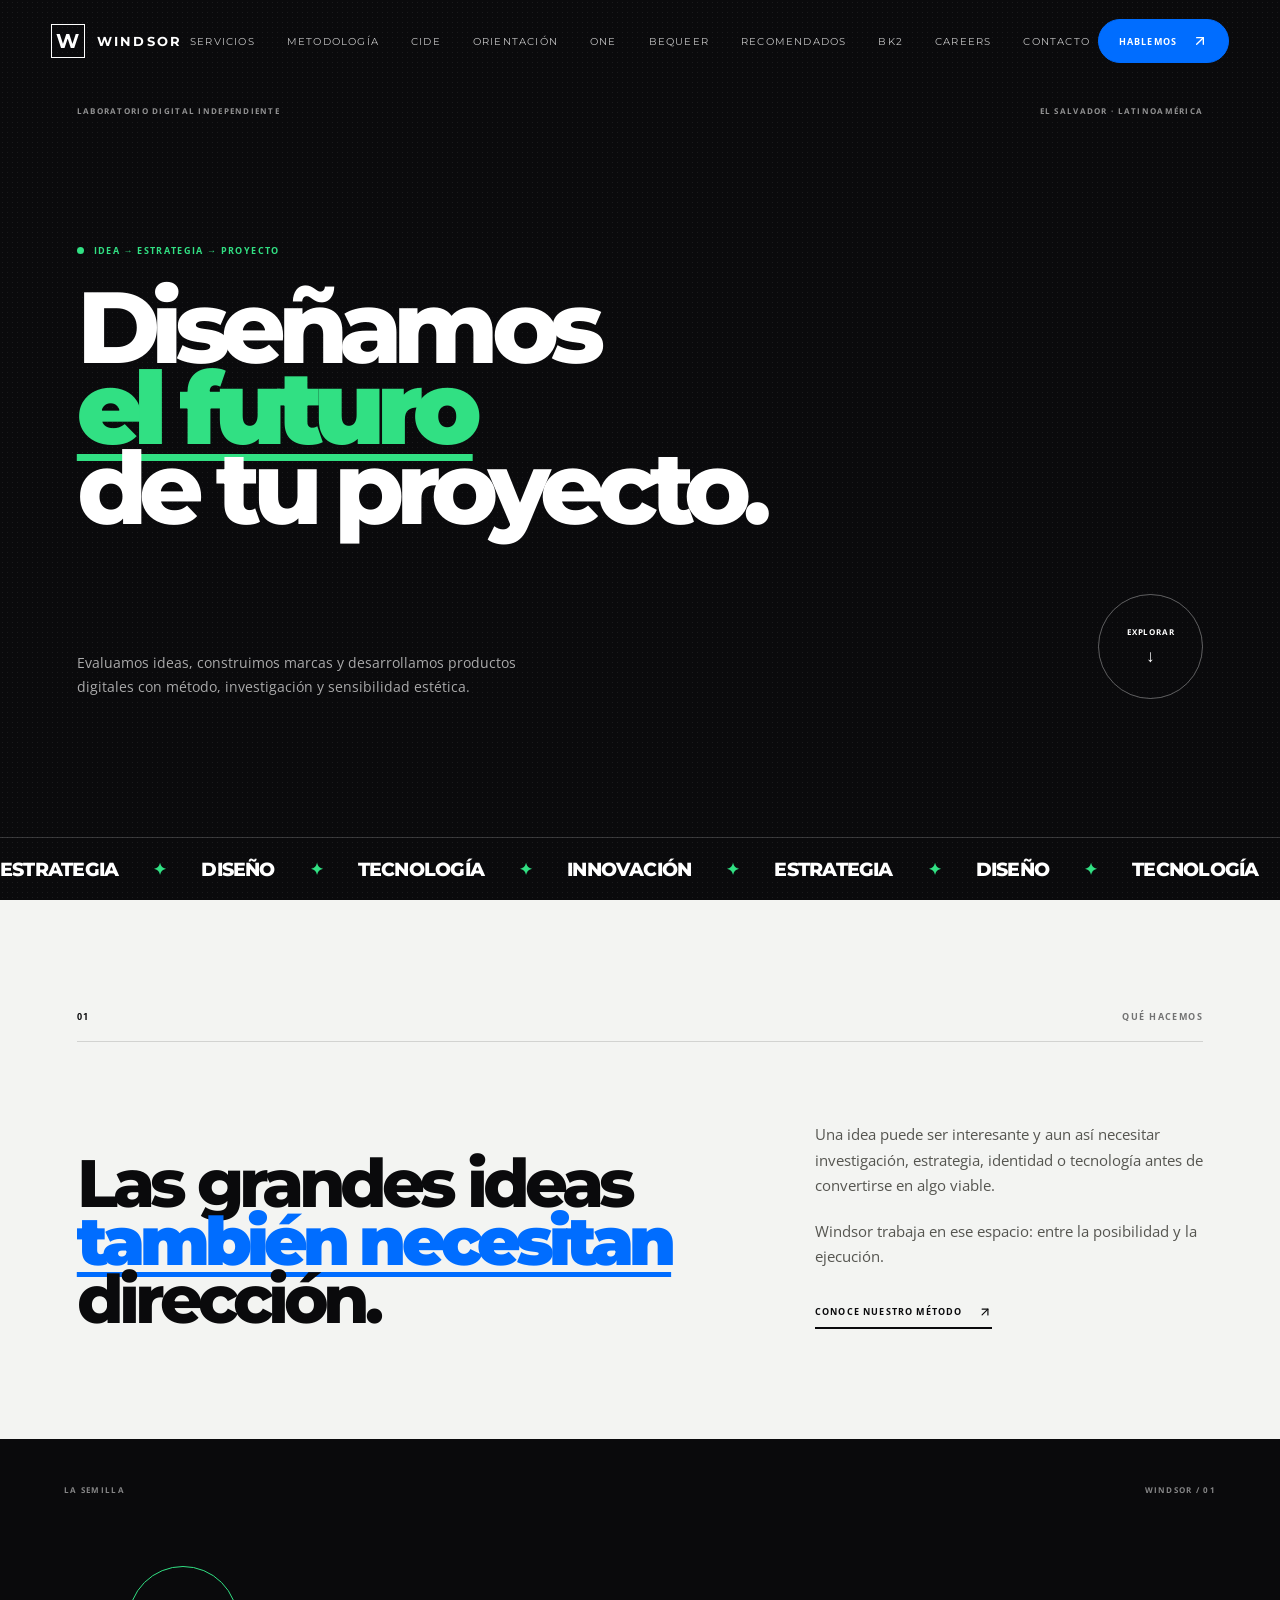
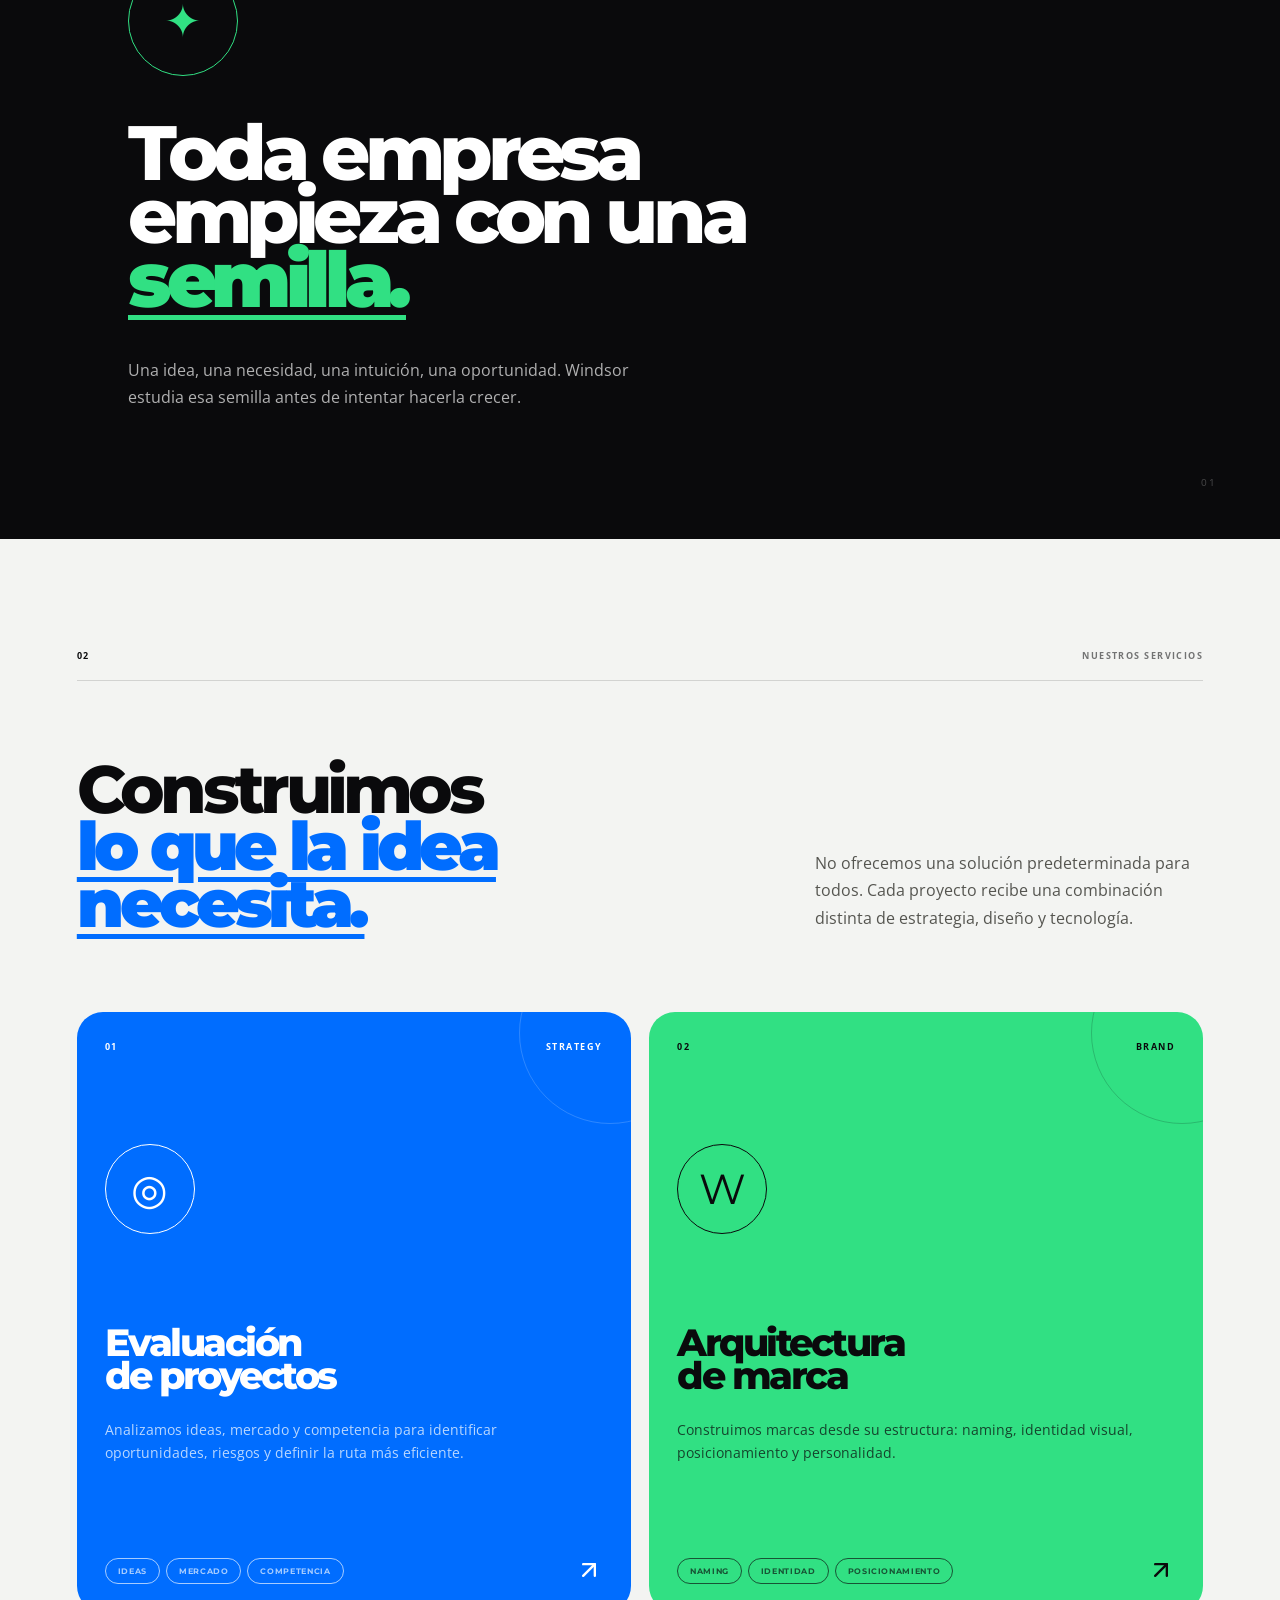
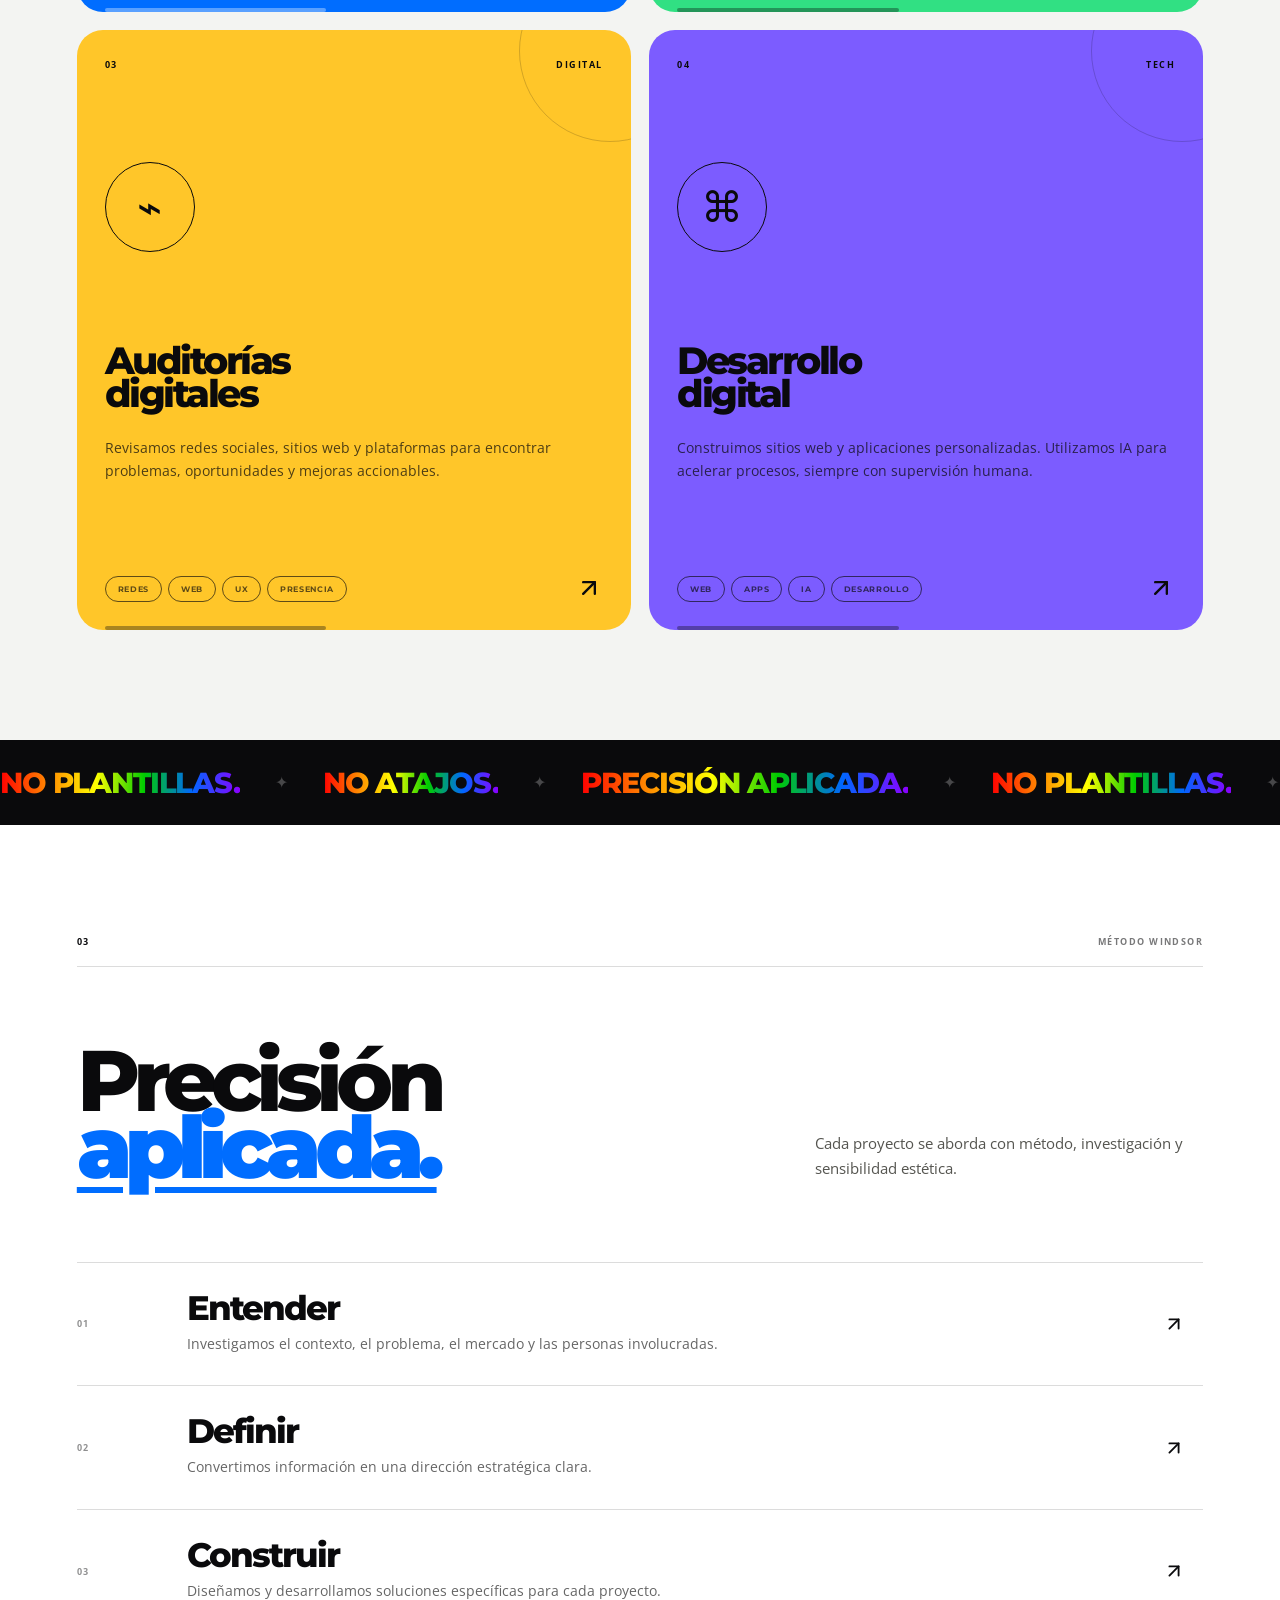
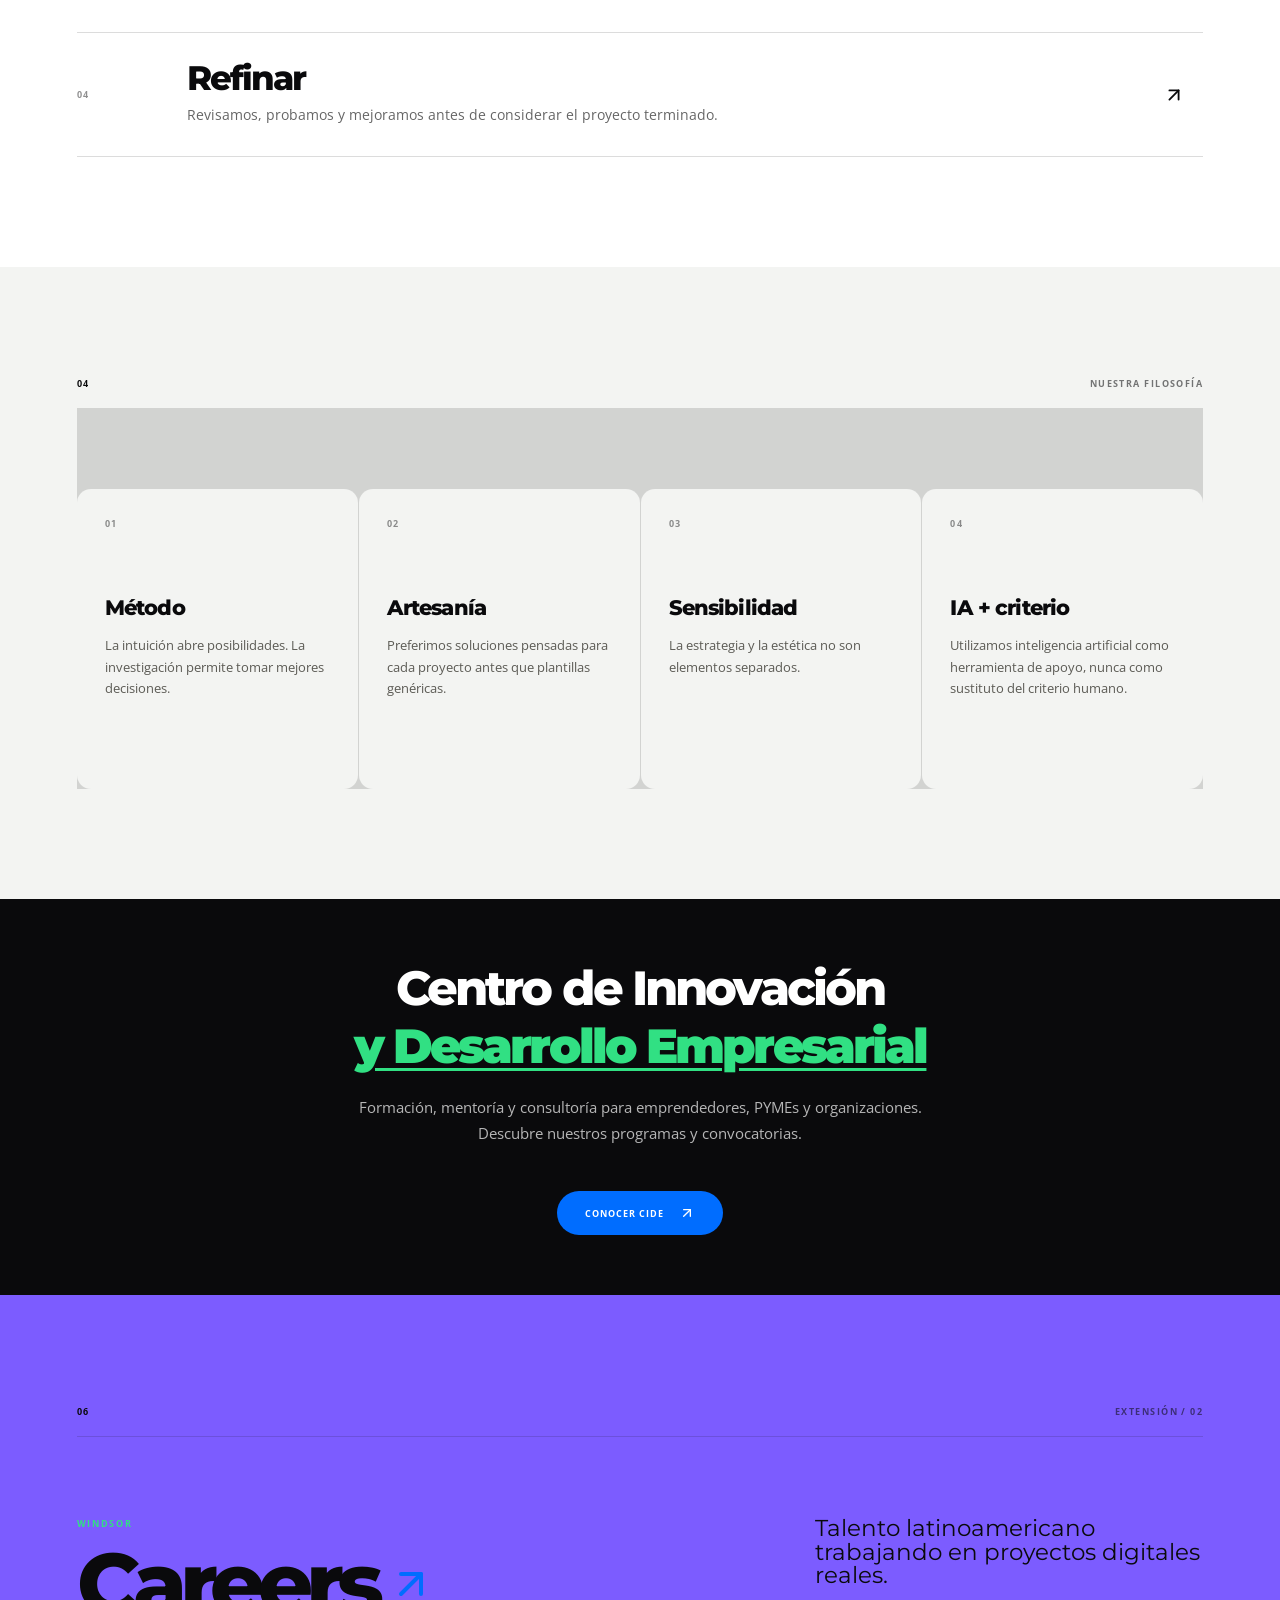
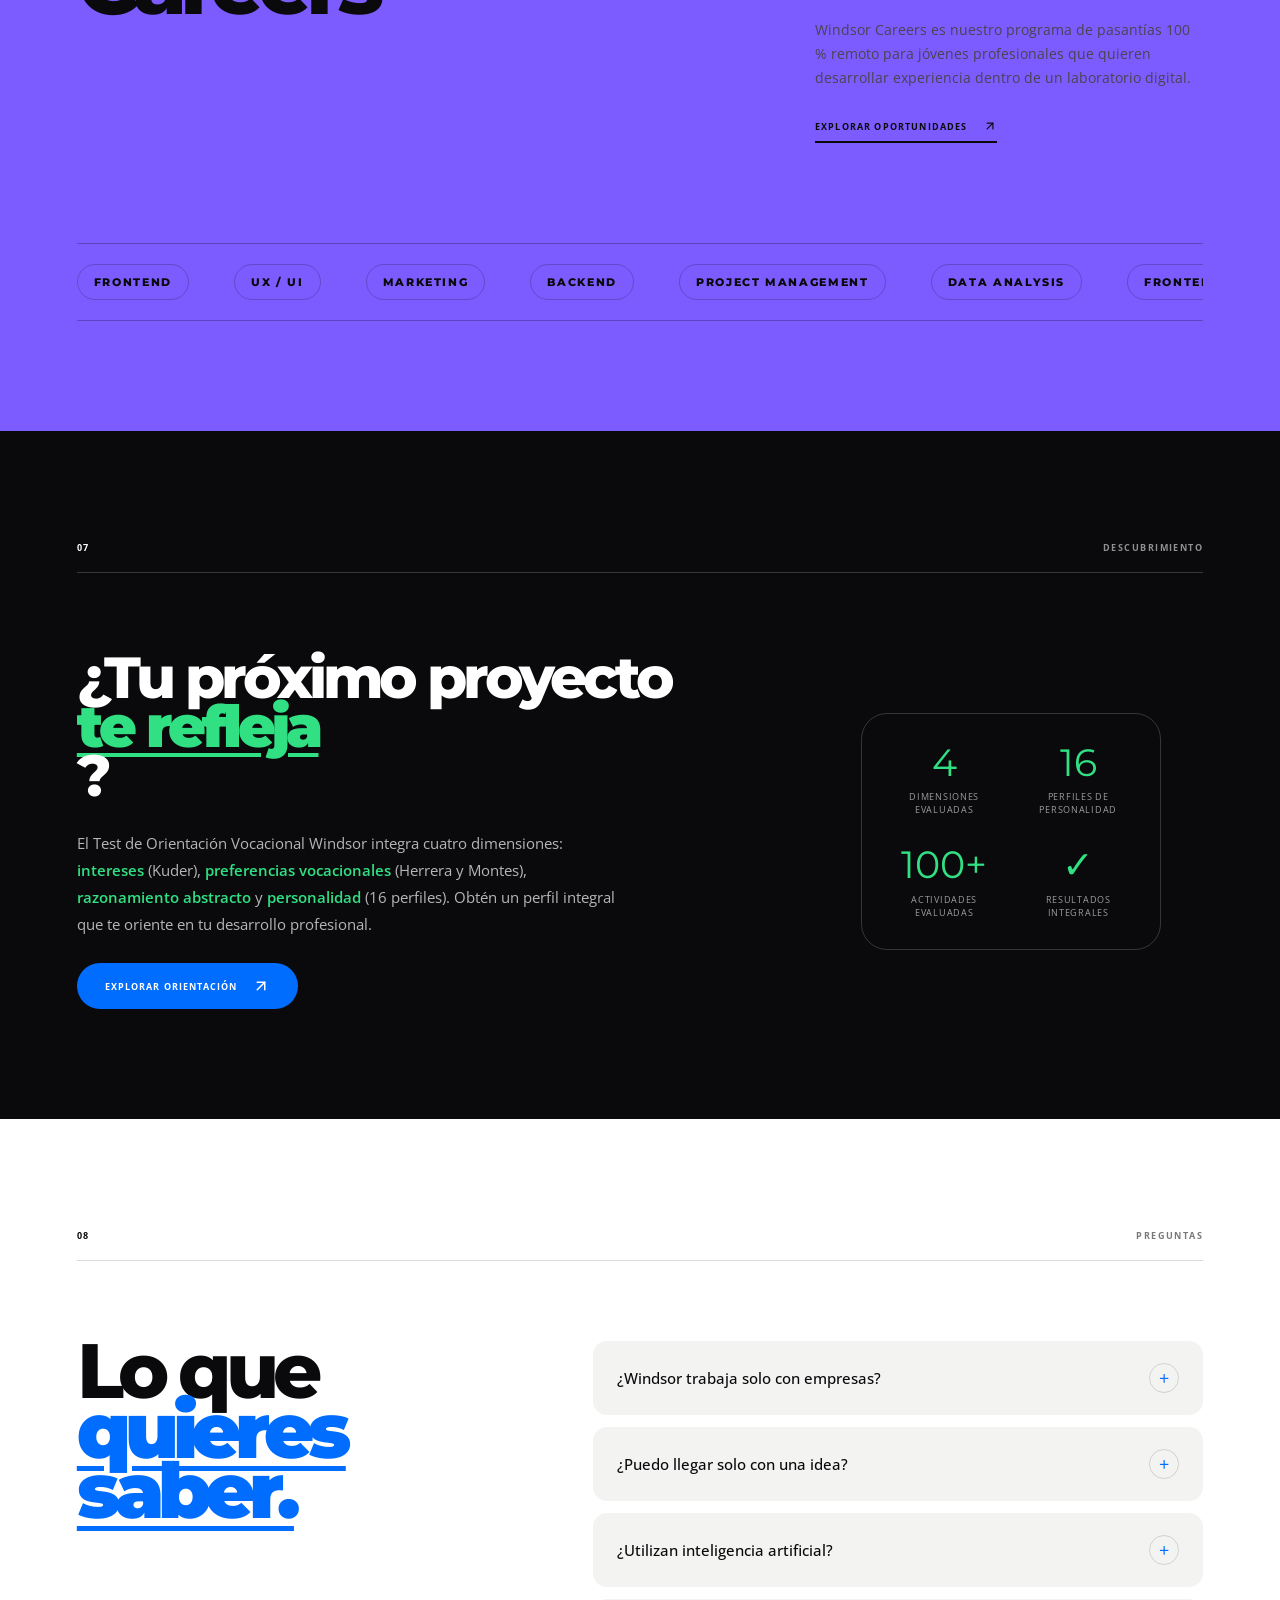
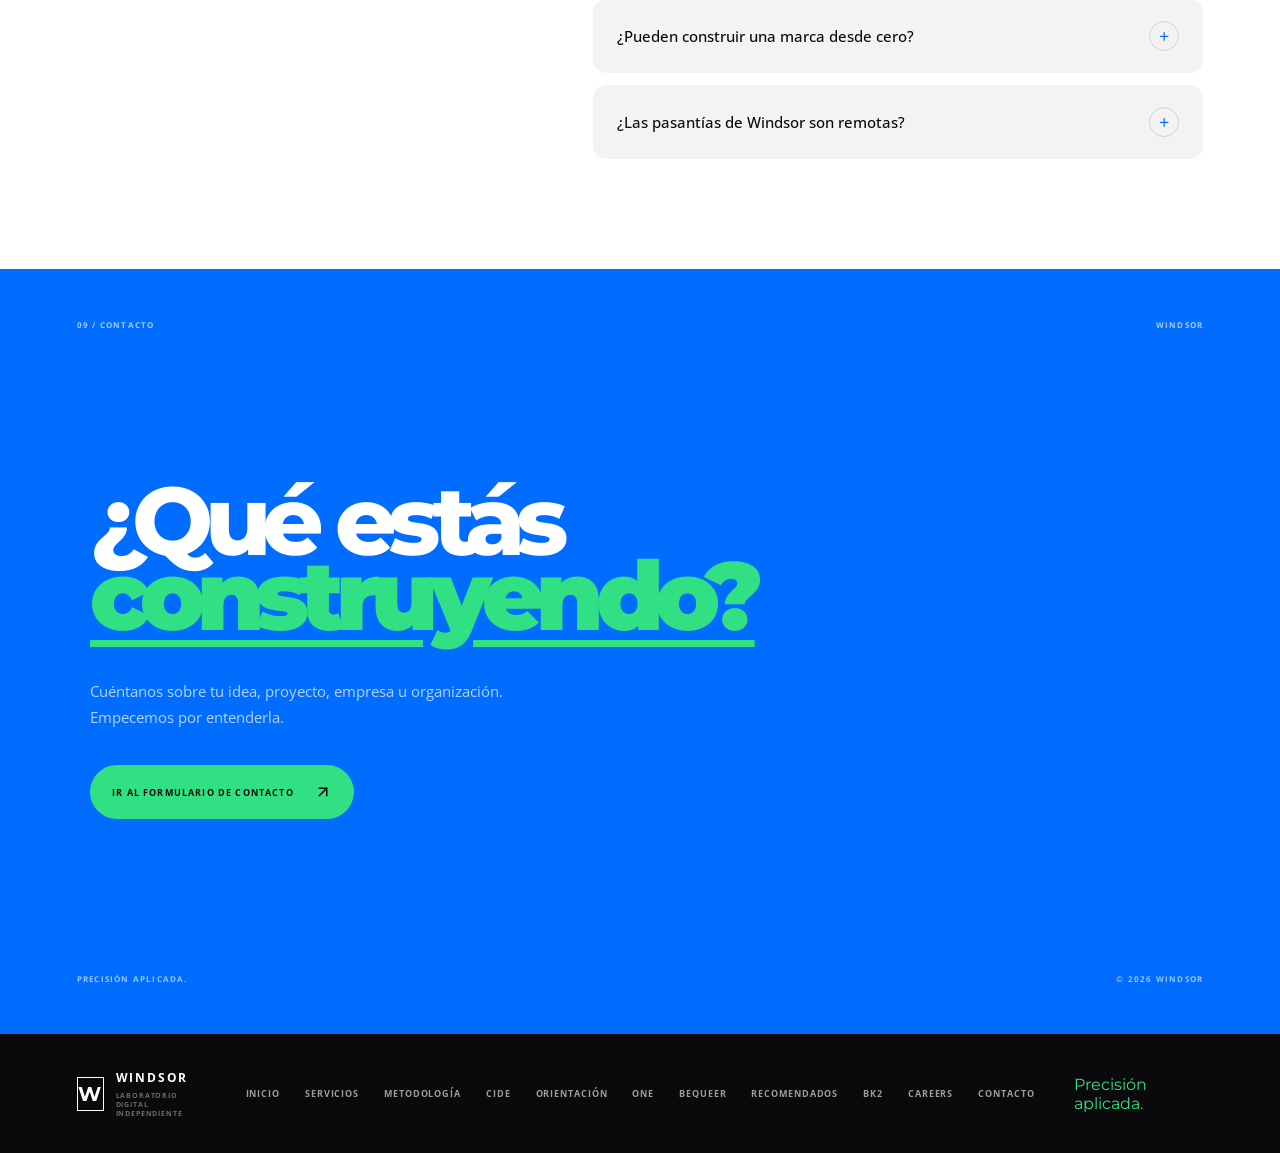
==== commit 6f91ec5f: "Update index.html" ====
--- a/index.html
+++ b/index.html
@@ -5,550 +5,11 @@
     <meta name="viewport" content="width=device-width, initial-scale=1.0" />
     <title>Windsor — Precisión aplicada</title>
     <meta name="description" content="Windsor es un laboratorio digital independiente. Evaluamos ideas, construimos marcas y desarrollamos productos digitales." />
+    <link rel="icon" href="assets/favicon.png" type="image/png" />
     <link rel="preconnect" href="https://fonts.googleapis.com" />
     <link rel="preconnect" href="https://fonts.gstatic.com" crossorigin />
     <link href="https://fonts.googleapis.com/css2?family=Montserrat:wght@400;500;600;700;800;900&family=Open+Sans:wght@400;500;600;700&display=swap" rel="stylesheet" />
-    <style>
-        /* =========================================================
-           WINDSOR — ESTILOS COMPLETOS (autónomo)
-        ========================================================== */
-        :root {
-            --black: #0a0a0c;
-            --cream: #f3f4f2;
-            --white: #ffffff;
-            --blue: #006dff;
-            --blue-dark: #0050c2;
-            --green: #31e083;
-            --green-dark: #1fb868;
-            --yellow: #ffc629;
-            --purple: #7c5cff;
-            --grey: #dcdde0;
-            --grey-dark: #85868c;
-            --line: rgba(10,10,12,0.14);
-            --white-line: rgba(255,255,255,0.18);
-            --sans: "Montserrat","Helvetica Neue",Arial,sans-serif;
-            --body: "Open Sans","Helvetica Neue",Arial,sans-serif;
-            --serif: var(--sans);
-            --radius: 26px;
-            --radius-sm: 14px;
-            --radius-pill: 999px;
-            --max-width: 1440px;
-        }
-        * { box-sizing: border-box; margin:0; padding:0; }
-        html { scroll-behavior: smooth; overflow-x: hidden; }
-        body {
-            background: var(--cream);
-            color: var(--black);
-            font-family: var(--body);
-            overflow-x: hidden;
-            min-width:320px;
-        }
-        h1,h2,h3,h4,.logo,.logo-symbol,.card-tags span,.desktop-nav a,.mobile-menu-label { font-family:var(--sans); }
-        h1,h2,h3,h4 { font-weight:800; }
-        em { font-style:normal; }
-        body.menu-active { overflow:hidden; }
-        a { color:inherit; text-decoration:none; }
-        button { color:inherit; font:inherit; }
-        img { max-width:100%; display:block; }
-        section { scroll-margin-top:82px; }
-
-        /* PRELOADER */
-        .preloader {
-            position:fixed; inset:0; z-index:9999;
-            background:var(--black); color:var(--white);
-            display:flex; flex-direction:column; align-items:center; justify-content:center;
-            transition: opacity 0.7s ease, visibility 0.7s ease;
-        }
-        .preloader.loaded { opacity:0; visibility:hidden; pointer-events:none; }
-        .preloader-logo {
-            font-family:var(--serif); font-weight:900; font-size:clamp(52.5px,7.5vw,75px);
-            line-height:1; color:var(--blue);
-            animation: preloaderPulse 1.2s ease infinite alternate;
-        }
-        .preloader-line { width:min(180px,45vw); height:2px; margin-top:25px; overflow:hidden; background:rgba(255,255,255,0.15); }
-        .preloader-line span { display:block; width:100%; height:100%; background:var(--blue); transform:translateX(-100%); animation: preloaderLine 1.4s ease forwards; }
-        .preloader-text { margin-top:18px; font-size:9px; letter-spacing:0.3em; opacity:0.55; }
-        @keyframes preloaderLine { to { transform:translateX(0); } }
-        @keyframes preloaderPulse { from { transform:scale(0.95); } to { transform:scale(1.05); } }
-
-        /* HEADER */
-        .header {
-            position:fixed; top:0; left:0; width:100%; height:82px;
-            padding:0 4vw; display:flex; align-items:center; justify-content:space-between;
-            z-index:500; color:var(--white);
-            transition: transform 0.35s ease, background 0.35s ease, color 0.35s ease, backdrop-filter 0.35s ease;
-            isolation:isolate;
-        }
-        .header.hidden { transform:translateY(-100%); }
-        .header::before {
-            content:""; position:absolute; inset:0; z-index:-1;
-            background: radial-gradient(rgba(255,255,255,0.75) 0.5px, transparent 0.5px),
-                        linear-gradient(180deg, rgba(10,10,12,0.92), rgba(10,10,12,0.55) 70%, transparent);
-            background-size:4px 4px, 100% 100%;
-            opacity:0; transition:opacity 0.35s ease;
-        }
-        .header.scrolled::before { opacity:1; }
-        .header.scrolled { backdrop-filter:blur(15px); }
-        .logo {
-            display:flex; align-items:center; gap:12px;
-            font-size:13px; font-weight:700; letter-spacing:0.16em;
-        }
-        .logo-symbol { width:34px; height:34px; display:grid; place-items:center; border:1px solid currentColor; font-family:var(--serif); font-size:20px; }
-        .desktop-nav {
-            display:flex; align-items:center; gap:32px;
-            font-size:10px; text-transform:uppercase; letter-spacing:0.12em;
-        }
-        .desktop-nav a { position:relative; opacity:0.75; transition:opacity 0.25s ease; }
-        .desktop-nav a::after {
-            content:""; position:absolute; left:0; bottom:-7px;
-            width:100%; height:1px; background:currentColor;
-            transform:scaleX(0); transform-origin:right;
-            transition:transform 0.3s ease;
-        }
-        .desktop-nav a:hover, .desktop-nav a.active { opacity:1; }
-        .desktop-nav a:hover::after, .desktop-nav a.active::after { transform:scaleX(1); transform-origin:left; }
-        .header-button {
-            display:inline-flex; align-items:center; gap:15px;
-            padding:13px 20px; background:var(--blue); border:1px solid var(--blue);
-            border-radius:var(--radius-pill);
-            font-size:9px; font-weight:700; letter-spacing:0.12em; text-transform:uppercase;
-            transition: background 0.25s ease, color 0.25s ease, transform 0.25s ease;
-        }
-        .header-button:hover { background:var(--green); color:var(--black); border-color:var(--green); transform:translateY(-2px); }
-        .header-button .arrow-icon { display:inline-flex; align-items:center; }
-        .menu-button {
-            display:none; width:42px; height:42px;
-            background:transparent; border:1px solid rgba(255,255,255,0.4);
-            border-radius:var(--radius-pill); cursor:pointer;
-            flex-direction:column; align-items:center; justify-content:center; gap:6px;
-        }
-        .menu-button span { display:block; width:17px; height:1px; background:currentColor; transition: transform 0.3s ease, opacity 0.3s ease; }
-
-        /* MOBILE MENU */
-        .mobile-menu {
-            position:fixed; inset:0; z-index:450;
-            background:var(--black); color:var(--white);
-            opacity:0; visibility:hidden; pointer-events:none;
-            transform:translateY(-20px);
-            transition: opacity 0.35s ease, visibility 0.35s ease, transform 0.35s ease;
-            overflow-y:auto;
-        }
-        .mobile-menu.active { opacity:1; visibility:visible; pointer-events:auto; transform:translateY(0); }
-        .mobile-menu-inner {
-            min-height:100%; padding:110px 7vw 50px;
-            display:flex; flex-direction:column; justify-content:center;
-            gap:clamp(18px,4vw,30px);
-        }
-        .mobile-menu-label { margin-bottom:10px; color:var(--green); font-size:9px; font-weight:700; letter-spacing:0.2em; }
-        .mobile-menu a { font-size:clamp(1.5rem,6vw,3rem); line-height:0.95; letter-spacing:-0.06em; transition:color 0.25s ease; }
-        .mobile-menu a:hover { color:var(--green); }
-
-        /* SECTIONS */
-        .section { padding:110px 6vw; }
-        .section-meta {
-            width:100%; max-width:var(--max-width); margin:0 auto;
-            padding-bottom:18px; border-bottom:1px solid var(--line);
-            display:flex; justify-content:space-between; gap:20px;
-            font-size:9px; font-weight:700; letter-spacing:0.16em;
-        }
-        .section-meta span:last-child { opacity:0.55; }
-
-        /* HERO */
-        .hero {
-            position:relative; min-height:max(720px, 100svh);
-            background:var(--black); color:var(--white);
-            overflow:hidden; display:flex; flex-direction:column;
-        }
-        .hero-noise {
-            position:absolute; inset:0; opacity:0.08; pointer-events:none;
-            background-image:radial-gradient(rgba(255,255,255,0.8) 0.6px, transparent 0.6px);
-            background-size:5px 5px;
-        }
-        .hero-topline {
-            position:relative; z-index:2; display:flex; justify-content:space-between; gap:30px;
-            padding:105px 6vw 0; font-size:8px; font-weight:700; letter-spacing:0.16em; opacity:0.55;
-        }
-        .hero-content {
-            position:relative; z-index:2; width:min(100%, var(--max-width)); margin:auto;
-            padding:60px 6vw 70px;
-        }
-        .hero-small {
-            display:flex; align-items:center; gap:10px; margin-bottom:30px;
-            color:var(--green); font-size:9px; font-weight:700; letter-spacing:0.15em;
-        }
-        .green-dot { width:7px; height:7px; border-radius:50%; background:var(--green); animation:dotPulse 2s ease infinite; }
-        @keyframes dotPulse { 0%,100% { opacity:0.5; transform:scale(0.85); } 50% { opacity:1; transform:scale(1.15); } }
-        .hero h1 { max-width:1150px; font-size:clamp(3rem, 7.875vw, 7.875rem); line-height:0.8; letter-spacing:-0.085em; }
-        .hero h1 em { display:block; color:var(--green); font-family:var(--serif); font-weight:900; text-decoration:underline; text-decoration-thickness:0.07em; text-underline-offset:0.1em; }
-        .hero-bottom { margin-top:65px; display:flex; align-items:flex-end; justify-content:space-between; gap:40px; }
-        .hero-bottom p { max-width:490px; color:rgba(255,255,255,0.65); font-size:14px; line-height:1.7; }
-        .circle-button {
-            width:105px; height:105px; flex:0 0 auto; border:1px solid rgba(255,255,255,0.35);
-            border-radius:50%; display:flex; flex-direction:column; align-items:center; justify-content:center; gap:7px;
-            color:var(--white); font-size:8px; font-weight:700; letter-spacing:0.1em; text-transform:uppercase;
-            transition: background 0.35s ease, color 0.35s ease, transform 0.35s ease;
-        }
-        .circle-button strong { font-size:17px; }
-        .circle-button:hover { background:var(--green); color:var(--black); transform:rotate(10deg); }
-        .hero-marquee { position:relative; z-index:2; overflow:hidden; border-top:1px solid var(--white-line); }
-        .marquee-track {
-            width:max-content; display:flex; align-items:center; gap:35px; padding:19px 0;
-            animation:marquee 22s linear infinite;
-        }
-        .marquee-track span { font-family:var(--sans); font-size:clamp(0.825rem, 1.5vw, 1.5rem); font-weight:800; letter-spacing:-0.04em; }
-        .marquee-track b { color:var(--green); }
-        @keyframes marquee { to { transform:translateX(-50%); } }
-
-        /* INTRO */
-        .intro { background:var(--cream); }
-        .intro-layout {
-            max-width:var(--max-width); margin:0 auto; padding-top:80px;
-            display:grid; grid-template-columns:1.1fr 0.7fr; gap:10vw; align-items:end;
-        }
-        .intro-layout h2 { max-width:900px; font-size:clamp(2.4rem, 5.25vw, 5.25rem); line-height:0.86; letter-spacing:-0.075em; }
-        .intro-layout h2 span { display:block; font-family:var(--serif); font-weight:900; text-decoration:underline; text-decoration-thickness:0.07em; text-underline-offset:0.1em; color:var(--blue); }
-        .intro-copy { max-width:520px; }
-        .intro-copy p { margin-bottom:20px; color:#555550; font-size:15px; line-height:1.7; }
-        .underlined-link, .dark-link {
-            display:inline-flex; align-items:center; gap:15px; margin-top:15px; padding-bottom:8px;
-            border-bottom:2px solid currentColor; font-size:9px; font-weight:700; letter-spacing:0.13em; text-transform:uppercase;
-            transition: gap 0.25s ease, color 0.25s ease;
-        }
-        .underlined-link:hover, .dark-link:hover { gap:20px; color:var(--blue); }
-        .underlined-link .arrow-icon, .dark-link .arrow-icon { display:inline-flex; align-items:center; }
-
-        /* SEED */
-        .seed-section {
-            position:relative; min-height:700px; padding:100px 10vw;
-            background:var(--black); color:var(--white);
-            display:flex; align-items:center; overflow:hidden;
-        }
-        .seed-side {
-            position:absolute; top:45px; left:5vw; right:5vw;
-            display:flex; justify-content:space-between; font-size:8px; font-weight:700; letter-spacing:0.16em; opacity:0.5;
-        }
-        .seed-main { width:100%; max-width:1050px; margin:auto; }
-        .seed-circle {
-            width:110px; height:110px; display:grid; place-items:center; margin-bottom:45px;
-            border:1px solid var(--green); border-radius:50%; color:var(--green);
-            animation:seedRotate 8s linear infinite;
-        }
-        .seed-circle span { font-family:var(--serif); font-size:45px; animation:seedRotateReverse 8s linear infinite; }
-        @keyframes seedRotate { to { transform:rotate(360deg); } }
-        @keyframes seedRotateReverse { to { transform:rotate(-360deg); } }
-        .seed-main h2 { max-width:900px; font-size:clamp(2.4rem, 6vw, 6rem); line-height:0.83; letter-spacing:-0.07em; }
-        .seed-main h2 em { color:var(--green); font-family:var(--serif); font-weight:900; text-decoration:underline; text-decoration-thickness:0.07em; text-underline-offset:0.1em; }
-        .seed-main p { max-width:560px; margin-top:45px; color:rgba(255,255,255,0.68); font-size:16px; line-height:1.7; }
-        .seed-number { position:absolute; right:5vw; bottom:50px; color:rgba(255,255,255,0.25); font-size:10px; letter-spacing:0.15em; }
-
-        /* SERVICES */
-        .services { background:var(--cream); }
-        .services-heading {
-            max-width:var(--max-width); margin:0 auto; display:grid; grid-template-columns:1.1fr 0.7fr; gap:10vw; padding:80px 0;
-        }
-        .services-heading h2 { font-size:clamp(2.625rem, 5.25vw, 5.25rem); line-height:0.85; letter-spacing:-0.07em; }
-        .services-heading h2 span { display:block; font-family:var(--serif); font-weight:900; text-decoration:underline; text-decoration-thickness:0.07em; text-underline-offset:0.1em; color:var(--blue); }
-        .services-heading p { align-self:end; color:#555550; line-height:1.7; }
-        .service-cards {
-            max-width:var(--max-width); margin:0 auto; display:grid; grid-template-columns:repeat(2, minmax(0, 1fr)); gap:18px;
-        }
-        .service-card {
-            min-height:600px; padding:28px; display:flex; flex-direction:column; justify-content:space-between;
-            position:relative; overflow:hidden; border-radius:var(--radius);
-            transition: transform 0.4s cubic-bezier(.2,.8,.2,1), box-shadow 0.4s ease;
-        }
-        .service-card::after {
-            content:""; position:absolute; left:28px; bottom:0; height:4px; width:40%;
-            background:currentColor; opacity:0.35; border-radius:var(--radius-pill);
-            transition: width 0.4s ease, opacity 0.4s ease;
-        }
-        .service-card:hover::after { width:calc(100% - 56px); opacity:0.6; }
-        .service-card::before {
-            content:""; position:absolute; width:180px; height:180px; right:-70px; top:-70px;
-            border:1px solid currentColor; border-radius:50%; opacity:0.18;
-            transition: transform 0.6s ease;
-        }
-        .service-card:hover { transform:translateY(-10px); box-shadow:0 25px 60px rgba(0,0,0,0.14); }
-        .service-card:hover::before { transform:scale(2.4); }
-        .service-blue { background:var(--blue); color:var(--white); }
-        .service-green { background:var(--green); color:var(--black); }
-        .service-yellow { background:var(--yellow); color:var(--black); }
-        .service-purple { background:var(--purple); color:var(--black); }
-        .card-top { display:flex; justify-content:space-between; gap:15px; font-size:9px; font-weight:700; letter-spacing:0.17em; }
-        .card-icon {
-            width:90px; height:90px; display:grid; place-items:center; border:1px solid currentColor; border-radius:50%;
-            font-family:var(--serif); font-size:42px; transition: transform 0.5s ease;
-        }
-        .service-card:hover .card-icon { transform:rotate(20deg) scale(1.08); }
-        .card-content { position:relative; }
-        .card-content h3 { font-size:clamp(1.875rem, 3vw, 3.3rem); line-height:0.88; letter-spacing:-0.065em; }
-        .card-content p { max-width:520px; margin-top:25px; font-size:14px; line-height:1.65; opacity:0.72; }
-        .card-bottom { display:flex; align-items:flex-end; justify-content:space-between; gap:20px; }
-        .card-tags { display:flex; flex-wrap:wrap; gap:6px; }
-        .card-tags span { padding:7px 12px; border:1px solid currentColor; border-radius:var(--radius-pill); font-size:8px; font-weight:700; letter-spacing:0.08em; text-transform:uppercase; opacity:0.65; }
-        .card-arrow { display:inline-flex; align-items:center; transition: transform 0.3s ease; }
-        .service-card:hover .card-arrow { transform:translate(5px, -5px); }
-
-        /* STATEMENT MARQUEE */
-        .statement-marquee { overflow:hidden; background:var(--black); color:var(--white); }
-        .statement-track {
-            width:max-content; display:flex; align-items:center; gap:35px; padding:25px 0;
-            animation:marquee 22s linear infinite;
-        }
-        .statement-track span { font-family:var(--sans); font-size:clamp(1.275rem, 2.25vw, 2.25rem); font-weight:800; letter-spacing:-0.04em; }
-        .statement-track b { color:var(--green); }
-
-        /* METHOD */
-        .method { background:var(--white); }
-        .method-heading {
-            max-width:var(--max-width); margin:0 auto; padding:80px 0;
-            display:grid; grid-template-columns:1.1fr 0.7fr; gap:10vw; align-items:end;
-        }
-        .method-heading h2 { font-size:clamp(3rem, 6.75vw, 6.75rem); line-height:0.78; letter-spacing:-0.08em; }
-        .method-heading h2 em { display:block; color:var(--blue); font-family:var(--serif); font-weight:900; text-decoration:underline; text-decoration-thickness:0.07em; text-underline-offset:0.1em; }
-        .method-heading p { max-width:480px; color:#555550; font-size:15px; line-height:1.7; }
-        .method-list { max-width:var(--max-width); margin:0 auto; }
-        .method-row {
-            display:grid; grid-template-columns:80px 1fr 40px; align-items:center; gap:30px;
-            padding:30px 0; border-top:1px solid var(--line);
-            transition: padding 0.35s ease, background 0.35s ease;
-        }
-        .method-row:last-child { border-bottom:1px solid var(--line); }
-        .method-row > span { font-size:9px; font-weight:700; letter-spacing:0.15em; opacity:0.45; }
-        .method-row h3 { font-size:clamp(1.5rem, 2.625vw, 3rem); line-height:0.9; letter-spacing:-0.06em; }
-        .method-row p { max-width:550px; margin-top:10px; color:#666; font-size:14px; line-height:1.6; }
-        .method-row .arrow-icon { display:inline-flex; align-items:center; }
-        .method-row:hover { padding-left:15px; padding-right:15px; background:var(--cream); }
-
-        /* PRINCIPLES */
-        .principles { background:var(--cream); }
-        .principles-grid {
-            max-width:var(--max-width); margin:0 auto; padding-top:80px;
-            display:grid; grid-template-columns:repeat(4, minmax(0, 1fr)); gap:1px; background:var(--line);
-        }
-        .principles-grid > div { min-height:300px; padding:28px; background:var(--cream); border-radius:var(--radius-sm); }
-        .principles-grid span { display:block; margin-bottom:65px; font-size:9px; font-weight:700; letter-spacing:0.15em; opacity:0.45; }
-        .principles-grid h3 { margin-bottom:15px; font-size:21px; letter-spacing:-0.04em; }
-        .principles-grid p { color:#5c5b55; font-size:13px; line-height:1.65; }
-
-        /* CIDE LINK */
-        .cide-link { background:var(--black); color:var(--white); text-align:center; padding:60px 6vw; }
-        .cide-link .container { max-width:var(--max-width); margin:0 auto; }
-        .cide-link h2 { font-size:clamp(1.875rem,3.75vw,3rem); letter-spacing:-0.06em; }
-        .cide-link h2 span { display:block; font-family:var(--sans); font-weight:900; color:var(--green); text-decoration:underline; text-decoration-thickness:0.07em; text-underline-offset:0.1em; }
-        .cide-link p { max-width:600px; margin:20px auto; color:rgba(255,255,255,0.7); font-size:15px; line-height:1.7; }
-        .hook-button {
-            display:inline-flex; align-items:center; gap:15px; margin-top:25px; padding:14px 28px;
-            background:var(--blue); color:var(--white); font-size:9px; font-weight:700; letter-spacing:0.12em; text-transform:uppercase;
-            border-radius:var(--radius-pill); transition: background 0.25s ease, transform 0.25s ease;
-        }
-        .hook-button:hover { background:var(--green); color:var(--black); transform:translateX(6px); }
-        .hook-button .arrow-icon { display:inline-flex; align-items:center; }
-
-        /* CAREERS */
-        .careers { background:var(--purple); }
-        .careers-layout {
-            max-width:var(--max-width); margin:0 auto; display:grid; grid-template-columns:1.1fr 0.7fr; gap:10vw; padding:80px 0 100px;
-        }
-        .careers h2 { font-size:clamp(3rem, 6.75vw, 6.75rem); line-height:0.78; letter-spacing:-0.08em; display:flex; align-items:center; gap:10px; }
-        .careers h2 em { display:inline-flex; align-items:center; color:var(--blue); font-family:var(--serif); font-weight:900; text-decoration:underline; text-decoration-thickness:0.07em; text-underline-offset:0.1em; }
-        .extension-label { display:block; margin-bottom:20px; color:var(--green); font-size:9px; font-weight:700; letter-spacing:0.18em; }
-        .careers-copy { align-self:end; }
-        .large-copy { margin-bottom:30px; font-family:var(--serif); font-size:clamp(18px, 2.25vw, 22.5px); line-height:1.05; }
-        .careers-copy > p:not(.large-copy) { max-width:500px; color:#49444f; font-size:14px; line-height:1.7; }
-        .dark-link { margin-top:30px; border-color:var(--black); }
-        .dark-link .arrow-icon { display:inline-flex; align-items:center; }
-        .career-marquee { overflow:hidden; border-top:1px solid rgba(0,0,0,0.25); border-bottom:1px solid rgba(0,0,0,0.25); }
-        .career-track {
-            width:max-content; display:flex; gap:45px; padding:20px 0;
-            animation:marquee 25s linear infinite;
-        }
-        .career-track span { font-family:var(--sans); font-size:11px; font-weight:800; letter-spacing:0.15em; padding:10px 16px; border:1px solid rgba(0,0,0,0.2); border-radius:var(--radius-pill); }
-
-        /* ORIENTACIÓN HOOK */
-        .orientation-hook { background:var(--black); color:var(--white); }
-        .orientation-hook .section-meta { border-color:var(--white-line); }
-        .hook-grid {
-            max-width:var(--max-width); margin:0 auto; padding-top:80px;
-            display:grid; grid-template-columns:1fr 0.6fr; gap:8vw; align-items:center;
-        }
-        .hook-content h2 { font-size:clamp(2.25rem, 4.5vw, 4.125rem); line-height:0.85; letter-spacing:-0.07em; }
-        .hook-content h2 em { display:block; color:var(--green); font-family:var(--serif); font-weight:900; text-decoration:underline; text-decoration-thickness:0.07em; text-underline-offset:0.1em; }
-        .hook-content p { max-width:550px; margin-top:30px; color:rgba(255,255,255,0.7); font-size:15px; line-height:1.8; }
-        .hook-content p strong { color:var(--green); font-weight:600; }
-        .hook-visual { display:flex; justify-content:center; align-items:center; }
-        .hook-stats {
-            display:grid; grid-template-columns:1fr 1fr; gap:30px; padding:30px;
-            border:1px solid var(--white-line); border-radius:var(--radius); width:100%; max-width:300px;
-        }
-        .hook-stats > div { text-align:center; }
-        .stat-number { display:block; font-family:var(--serif); font-size:clamp(2.1rem, 3vw, 3rem); color:var(--green); line-height:1; }
-        .stat-label { display:block; margin-top:8px; font-size:9px; letter-spacing:0.08em; opacity:0.6; text-transform:uppercase; }
-
-        /* FAQ */
-        .faq { background:var(--white); }
-        .faq-layout {
-            max-width:var(--max-width); margin:0 auto; padding-top:80px;
-            display:grid; grid-template-columns:0.7fr 1.1fr; gap:10vw; align-items:start;
-        }
-        .faq-layout h2 { font-size:clamp(3rem, 6vw, 6rem); line-height:0.78; letter-spacing:-0.08em; }
-        .faq-layout h2 em { display:block; color:var(--blue); font-family:var(--serif); font-weight:900; text-decoration:underline; text-decoration-thickness:0.07em; text-underline-offset:0.1em; }
-        .faq-list { display:flex; flex-direction:column; gap:12px; }
-        .faq-item { background:var(--cream); border-radius:var(--radius-sm); padding:0 24px; transition:background 0.3s ease; }
-        .faq-item.active { background:var(--white); box-shadow:0 15px 40px rgba(10,10,12,0.08); }
-        .faq-question {
-            width:100%; padding:22px 0; display:flex; align-items:center; justify-content:space-between; gap:25px;
-            background:transparent; border:0; text-align:left; cursor:pointer;
-        }
-        .faq-question span { font-size:15px; font-weight:500; }
-        .faq-question b {
-            flex:0 0 auto; width:30px; height:30px; display:grid; place-items:center;
-            border:1px solid var(--line); border-radius:50%; font-size:18px; font-weight:400; color:var(--blue);
-            transition: transform 0.3s ease, background 0.3s ease, color 0.3s ease;
-        }
-        .faq-item.active .faq-question b { background:var(--blue); color:var(--white); transform:rotate(45deg); }
-        .faq-answer { display:grid; grid-template-rows:0fr; transition: grid-template-rows 0.4s ease; }
-        .faq-item.active .faq-answer { grid-template-rows:1fr; }
-        .faq-answer p { min-height:0; overflow:hidden; max-width:700px; color:#666; font-size:14px; line-height:1.7; transition: padding 0.4s ease; }
-        .faq-item.active .faq-answer p { padding-bottom:25px; }
-
-        /* CONTACT SECTION */
-        .contact {
-            min-height:max(650px, 85svh); padding:50px 6vw;
-            background:var(--blue); color:var(--white);
-            display:flex; flex-direction:column; justify-content:space-between; overflow:hidden;
-        }
-        .contact-top, .contact-bottom {
-            display:flex; align-items:center; justify-content:space-between; gap:20px;
-            font-size:8px; font-weight:700; letter-spacing:0.15em;
-        }
-        .contact-top { opacity:0.65; }
-        .contact-bottom { opacity:0.6; }
-        .contact-main { width:min(100%, 1100px); margin:auto; padding:90px 0; }
-        .contact-main h2 { font-size:clamp(3rem, 7.5vw, 7.5rem); line-height:0.78; letter-spacing:-0.09em; }
-        .contact-main h2 em { display:block; color:var(--green); font-family:var(--serif); font-weight:900; text-decoration:underline; text-decoration-thickness:0.07em; text-underline-offset:0.1em; }
-        .contact-main p { max-width:500px; margin-top:45px; color:rgba(255,255,255,0.7); font-size:15px; line-height:1.7; }
-        .contact-button {
-            display:inline-flex; align-items:center; gap:20px; margin-top:35px; padding:18px 22px;
-            background:var(--green); color:var(--black); border-radius:var(--radius-pill);
-            font-size:9px; font-weight:700; letter-spacing:0.13em; text-transform:uppercase;
-            transition: transform 0.3s ease, background 0.3s ease;
-        }
-        .contact-button:hover { background:var(--white); transform:translateX(8px); }
-        .contact-button .arrow-icon { display:inline-flex; align-items:center; }
-
-        /* FOOTER */
-        .footer {
-            padding:35px 6vw; background:var(--black); color:var(--white);
-            display:grid; grid-template-columns:1fr auto 1fr; align-items:center; gap:40px;
-        }
-        .footer-logo { display:flex; align-items:center; gap:12px; font-size:12px; font-weight:700; letter-spacing:0.15em; }
-        .footer-logo small { display:block; margin-top:5px; color:rgba(255,255,255,0.4); font-size:7px; letter-spacing:0.12em; }
-        .footer-links { display:flex; gap:25px; font-size:9px; font-weight:700; letter-spacing:0.1em; text-transform:uppercase; }
-        .footer-links a { opacity:0.6; transition:opacity 0.25s ease; }
-        .footer-links a:hover { opacity:1; }
-        .footer-tagline { justify-self:end; color:var(--green); font-family:var(--serif); font-size:16px; }
-
-        /* REVEAL ANIMATIONS */
-        [data-reveal] { opacity:0; transform:translateY(35px); transition: opacity 0.8s ease, transform 0.8s cubic-bezier(.2,.8,.2,1); }
-        [data-reveal].visible { opacity:1; transform:translateY(0); }
-
-        /* RESPONSIVE */
-        @media (max-width: 1100px) {
-            .desktop-nav { gap:20px; }
-            .service-card { min-height:540px; }
-            .principles-grid { grid-template-columns:repeat(2, minmax(0,1fr)); }
-        }
-        @media (max-width: 800px) {
-            .section { padding:80px 6vw; }
-            .desktop-nav, .header-button { display:none; }
-            .menu-button { display:flex; }
-            .hero { min-height:100svh; height:auto; }
-            .hero-topline { padding-top:105px; align-items:flex-start; flex-direction:column; gap:8px; }
-            .hero-content { margin:0; padding-top:55px; padding-bottom:65px; }
-            .hero h1 { font-size:clamp(3rem, 12.75vw, 5.25rem); }
-            .hero-bottom { align-items:flex-start; flex-direction:column; margin-top:45px; }
-            .hero-bottom p { max-width:100%; }
-            .circle-button { width:90px; height:90px; }
-            .intro-layout, .services-heading, .method-heading, .extension-heading, .careers-layout, .faq-layout, .hook-grid { grid-template-columns:1fr; gap:45px; }
-            .intro-layout, .services-heading, .method-heading, .extension-heading, .faq-layout { padding-top:60px; }
-            .hook-grid { padding-top:60px; }
-            .hook-stats { max-width:100%; padding:25px; gap:20px; }
-            .hook-content p { max-width:100%; }
-            .seed-section { min-height:auto; padding:120px 7vw 100px; }
-            .seed-side { top:35px; }
-            .seed-main h2 { font-size:clamp(2.625rem, 11.25vw, 5.25rem); }
-            .seed-main p { margin-top:35px; }
-            .seed-number { bottom:30px; }
-            .service-cards { grid-template-columns:1fr; }
-            .service-card { min-height:500px; }
-            .method-row { grid-template-columns:45px 1fr 25px; gap:15px; padding:25px 0; }
-            .principles-grid { grid-template-columns:1fr; }
-            .principles-grid > div { min-height:auto; }
-            .principles-grid span { margin-bottom:40px; }
-            .cide-cards { grid-template-columns:1fr; }
-            .cide-cards article { min-height:auto; }
-            .cide-cards h3 { margin-top:35px; }
-            .cide-callout { align-items:flex-start; flex-direction:column; }
-            .cide-callout a { width:100%; display:flex; justify-content:space-between; align-items:center; }
-            .careers-layout { padding-top:60px; padding-bottom:70px; }
-            .faq-layout { gap:50px; }
-            .contact { min-height:650px; padding:40px 6vw; }
-            .contact-main { padding:70px 0; }
-            .footer { grid-template-columns:1fr; gap:30px; }
-            .footer-tagline { justify-self:start; }
-        }
-        @media (max-width: 520px) {
-            .header { height:70px; padding:0 5vw; }
-            .logo { font-size:11px; }
-            .logo-symbol { width:30px; height:30px; font-size:18px; }
-            .hero-topline { padding:95px 6vw 0; font-size:7px; }
-            .hero-content { padding:45px 6vw 55px; }
-            .hero-small { font-size:7px; flex-wrap:wrap; }
-            .hero h1 { font-size:clamp(2.7rem, 13.5vw, 4.5rem); }
-            .hero-bottom { margin-top:38px; }
-            .hero-bottom p { font-size:13px; }
-            .hero-marquee .marquee-track { gap:25px; padding:15px 0; }
-            .section { padding:65px 6vw; }
-            .section-meta { font-size:7px; }
-            .intro-layout h2, .services-heading h2 { font-size:clamp(2.25rem, 11.25vw, 3.75rem); }
-            .seed-section { padding:110px 7vw 80px; }
-            .seed-circle { width:80px; height:80px; margin-bottom:35px; }
-            .seed-circle span { font-size:32px; }
-            .seed-main h2 { font-size:clamp(2.25rem, 11.25vw, 3.75rem); }
-            .seed-main p { font-size:14px; }
-            .service-card { min-height:520px; padding:22px; }
-            .card-icon { width:70px; height:70px; font-size:32px; }
-            .card-content h3 { font-size:clamp(1.725rem, 9vw, 3rem); }
-            .card-content p { margin-top:20px; font-size:13px; }
-            .card-bottom { align-items:flex-end; }
-            .card-tags span { font-size:7px; }
-            .method-row { grid-template-columns:30px 1fr 20px; }
-            .method-row h3 { font-size:1.5rem; }
-            .method-row p { font-size:13px; }
-            .extension-heading h2, .careers h2, .faq-layout h2 { font-size:clamp(3rem, 15vw, 5.25rem); }
-            .cide-callout { padding:20px; }
-            .cide-callout strong { display:block; font-size:19px; line-height:1.15; }
-            .hook-stats { grid-template-columns:1fr 1fr; gap:15px; padding:20px; }
-            .hook-button { width:100%; justify-content:center; }
-            .contact { min-height:620px; }
-            .contact-main h2 { font-size:clamp(2.85rem, 13.5vw, 4.5rem); }
-            .contact-main p { margin-top:30px; font-size:13px; }
-            .contact-top, .contact-bottom { font-size:7px; }
-            .footer-links { flex-wrap:wrap; gap:15px 20px; }
-        }
-        @media (max-height: 700px) and (min-width: 801px) {
-            .hero { min-height:680px; }
-            .hero-topline { padding-top:95px; }
-            .hero-content { padding-top:40px; padding-bottom:45px; }
-            .hero-small { margin-bottom:20px; }
-            .hero-bottom { margin-top:35px; }
-        }
-        @media (prefers-reduced-motion:reduce) {
-            html { scroll-behavior:auto; }
-            *, *::before, *::after { animation-duration:0.001ms !important; transition-duration:0.001ms !important; }
-        }
-    </style>
+    <link rel="stylesheet" href="styles.css" />
 </head>
 <body>
 
@@ -822,97 +283,6 @@
         <div class="footer-tagline">Precisión aplicada.</div>
     </footer>
 
-    <script>
-        // Preloader
-        window.addEventListener('load', () => {
-            const p = document.querySelector('.preloader');
-            if (p) setTimeout(() => p.classList.add('loaded'), 1300);
-        });
-        // Header
-        const header = document.querySelector('.header');
-        let lastScrollY = window.scrollY;
-        function updateHeader() {
-            if (!header) return;
-            const currentScrollY = window.scrollY;
-            if (currentScrollY <= 40) {
-                header.classList.remove('scrolled', 'hidden');
-                lastScrollY = currentScrollY;
-                return;
-            }
-            if (currentScrollY > lastScrollY) header.classList.add('hidden');
-            else header.classList.remove('hidden');
-            header.classList.add('scrolled');
-            lastScrollY = currentScrollY;
-        }
-        window.addEventListener('scroll', updateHeader, { passive: true });
-        updateHeader();
-        // Mobile menu
-        const menuBtn = document.querySelector('.menu-button');
-        const mobileMenu = document.querySelector('.mobile-menu');
-        function closeMobileMenu() {
-            if (!mobileMenu || !menuBtn) return;
-            mobileMenu.classList.remove('active');
-            document.body.classList.remove('menu-active');
-            menuBtn.setAttribute('aria-expanded', 'false');
-            menuBtn.setAttribute('aria-label', 'Abrir menú');
-        }
-        if (menuBtn && mobileMenu) {
-            menuBtn.addEventListener('click', () => {
-                const isActive = mobileMenu.classList.toggle('active');
-                document.body.classList.toggle('menu-active', isActive);
-                menuBtn.setAttribute('aria-expanded', String(isActive));
-                menuBtn.setAttribute('aria-label', isActive ? 'Cerrar menú' : 'Abrir menú');
-            });
-        }
-        document.querySelectorAll('.mobile-menu a').forEach(link => { link.addEventListener('click', closeMobileMenu); });
-        document.addEventListener('keydown', (e) => { if (e.key === 'Escape') closeMobileMenu(); });
-        // Scroll reveal
-        const revealElements = document.querySelectorAll('[data-reveal]');
-        const prefersReducedMotion = window.matchMedia('(prefers-reduced-motion: reduce)').matches;
-        if ('IntersectionObserver' in window && !prefersReducedMotion) {
-            const observer = new IntersectionObserver((entries) => {
-                entries.forEach(entry => {
-                    if (entry.isIntersecting) {
-                        entry.target.classList.add('visible');
-                        observer.unobserve(entry.target);
-                    }
-                });
-            }, { threshold: 0.08, rootMargin: '0px 0px -40px 0px' });
-            revealElements.forEach(el => observer.observe(el));
-        } else {
-            revealElements.forEach(el => el.classList.add('visible'));
-        }
-        // FAQ
-        const faqItems = document.querySelectorAll('.faq-item');
-        faqItems.forEach(item => {
-            const question = item.querySelector('.faq-question');
-            if (!question) return;
-            question.setAttribute('aria-expanded', 'false');
-            question.addEventListener('click', () => {
-                const isActive = item.classList.contains('active');
-                faqItems.forEach(other => {
-                    other.classList.remove('active');
-                    const q = other.querySelector('.faq-question');
-                    if (q) q.setAttribute('aria-expanded', 'false');
-                });
-                if (!isActive) {
-                    item.classList.add('active');
-                    question.setAttribute('aria-expanded', 'true');
-                }
-            });
-        });
-        // Smooth internal links
-        document.querySelectorAll('a[href^="#"]').forEach(link => {
-            link.addEventListener('click', (e) => {
-                const targetId = link.getAttribute('href');
-                if (!targetId || targetId === '#') return;
-                const target = document.querySelector(targetId);
-                if (!target) return;
-                e.preventDefault();
-                target.scrollIntoView({ behavior: prefersReducedMotion ? 'auto' : 'smooth', block: 'start' });
-            });
-        });
-    </script>
-
+    <script src="script.js"></script>
 </body>
 </html>
--- a/styles.css
+++ b/styles.css
@@ -0,0 +1,1878 @@
+/* =========================================================
+   WINDSOR — VISUAL SYSTEM UNIFICADO
+   Incluye todos los estilos del sitio
+========================================================= */
+:root {
+    --black: #0a0a0c;
+    --black-soft: #131317;
+    --cream: #f3f4f2;
+    --white: #ffffff;
+    --blue: #006dff;
+    --blue-dark: #0050c2;
+    --green: #31e083;
+    --green-dark: #1fb868;
+    --yellow: #ffc629;
+    --purple: #7c5cff;
+    --grey: #dcdde0;
+    --grey-dark: #85868c;
+    --line: rgba(10,10,12,0.14);
+    --white-line: rgba(255,255,255,0.18);
+    --sans: "Montserrat","Helvetica Neue",Arial,sans-serif;
+    --body: "Open Sans","Helvetica Neue",Arial,sans-serif;
+    --serif: var(--sans);
+    --radius: 26px;
+    --radius-sm: 14px;
+    --radius-pill: 999px;
+    --max-width: 1440px;
+}
+
+/* RESET */
+* { box-sizing: border-box; margin:0; padding:0; }
+html { scroll-behavior: smooth; overflow-x: hidden; }
+body {
+    background: var(--cream);
+    color: var(--black);
+    font-family: var(--body);
+    overflow-x: hidden;
+    min-width:320px;
+}
+h1,h2,h3,h4,.logo,.logo-symbol,.card-tags span,.desktop-nav a,.mobile-menu-label { font-family:var(--sans); }
+h1,h2,h3,h4 { font-weight:800; }
+em { font-style:normal; }
+body.menu-active { overflow:hidden; }
+a { color:inherit; text-decoration:none; }
+button { color:inherit; font:inherit; }
+img { max-width:100%; display:block; }
+section { scroll-margin-top:82px; }
+
+/* PRELOADER */
+.preloader {
+    position:fixed; inset:0; z-index:9999;
+    background:var(--black); color:var(--white);
+    display:flex; flex-direction:column; align-items:center; justify-content:center;
+    transition: opacity 0.7s ease, visibility 0.7s ease;
+}
+.preloader.loaded { opacity:0; visibility:hidden; pointer-events:none; }
+.preloader-logo {
+    font-family:var(--serif); font-weight:900; font-size:clamp(52.5px,7.5vw,75px);
+    line-height:1; color:var(--blue);
+    animation: preloaderPulse 1.2s ease infinite alternate;
+}
+.preloader-line { width:min(180px,45vw); height:2px; margin-top:25px; overflow:hidden; background:rgba(255,255,255,0.15); }
+.preloader-line span { display:block; width:100%; height:100%; background:var(--blue); transform:translateX(-100%); animation: preloaderLine 1.4s ease forwards; }
+.preloader-text { margin-top:18px; font-size:9px; letter-spacing:0.3em; opacity:0.55; }
+@keyframes preloaderLine { to { transform:translateX(0); } }
+@keyframes preloaderPulse { from { transform:scale(0.95); } to { transform:scale(1.05); } }
+
+/* HEADER */
+.header {
+    position:fixed; top:0; left:0; width:100%; height:82px;
+    padding:0 4vw; display:flex; align-items:center; justify-content:space-between;
+    z-index:500; color:var(--white);
+    transition: transform 0.35s ease, background 0.35s ease, color 0.35s ease, backdrop-filter 0.35s ease;
+    isolation:isolate;
+}
+.header.hidden { transform:translateY(-100%); }
+.header::before {
+    content:""; position:absolute; inset:0; z-index:-1;
+    background: radial-gradient(rgba(255,255,255,0.75) 0.5px, transparent 0.5px),
+                linear-gradient(180deg, rgba(10,10,12,0.92), rgba(10,10,12,0.55) 70%, transparent);
+    background-size:4px 4px, 100% 100%;
+    opacity:0; transition:opacity 0.35s ease;
+}
+.header.scrolled::before { opacity:1; }
+.header.scrolled { backdrop-filter:blur(15px); }
+.logo {
+    display:flex; align-items:center; gap:12px;
+    font-size:13px; font-weight:700; letter-spacing:0.16em;
+}
+.logo-symbol { width:34px; height:34px; display:grid; place-items:center; border:1px solid currentColor; font-family:var(--serif); font-size:20px; }
+.desktop-nav {
+    display:flex; align-items:center; gap:32px;
+    font-size:10px; text-transform:uppercase; letter-spacing:0.12em;
+}
+.desktop-nav a { position:relative; opacity:0.75; transition:opacity 0.25s ease; }
+.desktop-nav a::after {
+    content:""; position:absolute; left:0; bottom:-7px;
+    width:100%; height:1px; background:currentColor;
+    transform:scaleX(0); transform-origin:right;
+    transition:transform 0.3s ease;
+}
+.desktop-nav a:hover, .desktop-nav a.active { opacity:1; }
+.desktop-nav a:hover::after, .desktop-nav a.active::after { transform:scaleX(1); transform-origin:left; }
+.header-button {
+    display:inline-flex; align-items:center; gap:15px;
+    padding:13px 20px; background:var(--blue); border:1px solid var(--blue);
+    border-radius:var(--radius-pill);
+    font-size:9px; font-weight:700; letter-spacing:0.12em; text-transform:uppercase;
+    transition: background 0.25s ease, color 0.25s ease, transform 0.25s ease;
+}
+.header-button:hover { background:var(--green); color:var(--black); border-color:var(--green); transform:translateY(-2px); }
+.header-button .arrow-icon { display:inline-flex; align-items:center; }
+.menu-button {
+    display:none; width:42px; height:42px;
+    background:transparent; border:1px solid rgba(255,255,255,0.4);
+    border-radius:var(--radius-pill); cursor:pointer;
+    flex-direction:column; align-items:center; justify-content:center; gap:6px;
+}
+.menu-button span { display:block; width:17px; height:1px; background:currentColor; transition: transform 0.3s ease, opacity 0.3s ease; }
+
+/* MOBILE MENU */
+.mobile-menu {
+    position:fixed; inset:0; z-index:450;
+    background:var(--black); color:var(--white);
+    opacity:0; visibility:hidden; pointer-events:none;
+    transform:translateY(-20px);
+    transition: opacity 0.35s ease, visibility 0.35s ease, transform 0.35s ease;
+    overflow-y:auto;
+}
+.mobile-menu.active { opacity:1; visibility:visible; pointer-events:auto; transform:translateY(0); }
+.mobile-menu-inner {
+    min-height:100%; padding:110px 7vw 50px;
+    display:flex; flex-direction:column; justify-content:center;
+    gap:clamp(18px,4vw,30px);
+}
+.mobile-menu-label { margin-bottom:10px; color:var(--green); font-size:9px; font-weight:700; letter-spacing:0.2em; }
+.mobile-menu a { font-size:clamp(1.5rem,6vw,3rem); line-height:0.95; letter-spacing:-0.06em; transition:color 0.25s ease; }
+.mobile-menu a:hover { color:var(--green); }
+
+/* SECTIONS GENERAL */
+.section { padding:110px 6vw; }
+.section-meta {
+    width:100%; max-width:var(--max-width); margin:0 auto;
+    padding-bottom:18px; border-bottom:1px solid var(--line);
+    display:flex; justify-content:space-between; gap:20px;
+    font-size:9px; font-weight:700; letter-spacing:0.16em;
+}
+.section-meta span:last-child { opacity:0.55; }
+.container { max-width:var(--max-width); margin:0 auto; }
+
+/* HERO (común) */
+.hero {
+    position:relative; min-height:max(720px, 100svh);
+    background:var(--black); color:var(--white);
+    overflow:hidden; display:flex; flex-direction:column;
+}
+.hero-noise {
+    position:absolute; inset:0; opacity:0.08; pointer-events:none;
+    background-image:radial-gradient(rgba(255,255,255,0.8) 0.6px, transparent 0.6px);
+    background-size:5px 5px;
+}
+.hero-topline {
+    position:relative; z-index:2; display:flex; justify-content:space-between; gap:30px;
+    padding:105px 6vw 0; font-size:8px; font-weight:700; letter-spacing:0.16em; opacity:0.55;
+}
+.hero-content {
+    position:relative; z-index:2; width:min(100%, var(--max-width)); margin:auto;
+    padding:60px 6vw 70px;
+}
+.hero-small {
+    display:flex; align-items:center; gap:10px; margin-bottom:30px;
+    color:var(--green); font-size:9px; font-weight:700; letter-spacing:0.15em;
+}
+.green-dot { width:7px; height:7px; border-radius:50%; background:var(--green); animation:dotPulse 2s ease infinite; }
+@keyframes dotPulse { 0%,100% { opacity:0.5; transform:scale(0.85); } 50% { opacity:1; transform:scale(1.15); } }
+.hero h1 { max-width:1150px; font-size:clamp(3rem, 7.875vw, 7.875rem); line-height:0.8; letter-spacing:-0.085em; }
+.hero h1 em { display:block; color:var(--green); font-family:var(--serif); font-weight:900; text-decoration:underline; text-decoration-thickness:0.07em; text-underline-offset:0.1em; }
+.hero-bottom { margin-top:65px; display:flex; align-items:flex-end; justify-content:space-between; gap:40px; }
+.hero-bottom p { max-width:490px; color:rgba(255,255,255,0.65); font-size:14px; line-height:1.7; }
+.circle-button {
+    width:105px; height:105px; flex:0 0 auto; border:1px solid rgba(255,255,255,0.35);
+    border-radius:50%; display:flex; flex-direction:column; align-items:center; justify-content:center; gap:7px;
+    color:var(--white); font-size:8px; font-weight:700; letter-spacing:0.1em; text-transform:uppercase;
+    transition: background 0.35s ease, color 0.35s ease, transform 0.35s ease;
+}
+.circle-button strong { font-size:17px; }
+.circle-button:hover { background:var(--green); color:var(--black); transform:rotate(10deg); }
+.hero-marquee { position:relative; z-index:2; overflow:hidden; border-top:1px solid var(--white-line); }
+.marquee-track {
+    width:max-content; display:flex; align-items:center; gap:35px; padding:19px 0;
+    animation:marquee 22s linear infinite;
+}
+.marquee-track span { font-family:var(--sans); font-size:clamp(0.825rem, 1.5vw, 1.5rem); font-weight:800; letter-spacing:-0.04em; }
+.marquee-track b { color:var(--green); }
+@keyframes marquee { to { transform:translateX(-50%); } }
+
+/* INTRO */
+.intro { background:var(--cream); }
+.intro-layout {
+    max-width:var(--max-width); margin:0 auto; padding-top:80px;
+    display:grid; grid-template-columns:1.1fr 0.7fr; gap:10vw; align-items:end;
+}
+.intro-layout h2 { max-width:900px; font-size:clamp(2.4rem, 5.25vw, 5.25rem); line-height:0.86; letter-spacing:-0.075em; }
+.intro-layout h2 span { display:block; font-family:var(--serif); font-weight:900; text-decoration:underline; text-decoration-thickness:0.07em; text-underline-offset:0.1em; color:var(--blue); }
+.intro-copy { max-width:520px; }
+.intro-copy p { margin-bottom:20px; color:#555550; font-size:15px; line-height:1.7; }
+.underlined-link, .dark-link {
+    display:inline-flex; align-items:center; gap:15px; margin-top:15px; padding-bottom:8px;
+    border-bottom:2px solid currentColor; font-size:9px; font-weight:700; letter-spacing:0.13em; text-transform:uppercase;
+    transition: gap 0.25s ease, color 0.25s ease;
+}
+.underlined-link:hover, .dark-link:hover { gap:20px; color:var(--blue); }
+.underlined-link .arrow-icon, .dark-link .arrow-icon { display:inline-flex; align-items:center; }
+
+/* SEED */
+.seed-section {
+    position:relative; min-height:700px; padding:100px 10vw;
+    background:var(--black); color:var(--white);
+    display:flex; align-items:center; overflow:hidden;
+}
+.seed-side {
+    position:absolute; top:45px; left:5vw; right:5vw;
+    display:flex; justify-content:space-between; font-size:8px; font-weight:700; letter-spacing:0.16em; opacity:0.5;
+}
+.seed-main { width:100%; max-width:1050px; margin:auto; }
+.seed-circle {
+    width:110px; height:110px; display:grid; place-items:center; margin-bottom:45px;
+    border:1px solid var(--green); border-radius:50%; color:var(--green);
+    animation:seedRotate 8s linear infinite;
+}
+.seed-circle span { font-family:var(--serif); font-size:45px; animation:seedRotateReverse 8s linear infinite; }
+@keyframes seedRotate { to { transform:rotate(360deg); } }
+@keyframes seedRotateReverse { to { transform:rotate(-360deg); } }
+.seed-main h2 { max-width:900px; font-size:clamp(2.4rem, 6vw, 6rem); line-height:0.83; letter-spacing:-0.07em; }
+.seed-main h2 em { color:var(--green); font-family:var(--serif); font-weight:900; text-decoration:underline; text-decoration-thickness:0.07em; text-underline-offset:0.1em; }
+.seed-main p { max-width:560px; margin-top:45px; color:rgba(255,255,255,0.68); font-size:16px; line-height:1.7; }
+.seed-number { position:absolute; right:5vw; bottom:50px; color:rgba(255,255,255,0.25); font-size:10px; letter-spacing:0.15em; }
+
+/* SERVICES */
+.services { background:var(--cream); }
+.services-heading {
+    max-width:var(--max-width); margin:0 auto; display:grid; grid-template-columns:1.1fr 0.7fr; gap:10vw; padding:80px 0;
+}
+.services-heading h2 { font-size:clamp(2.625rem, 5.25vw, 5.25rem); line-height:0.85; letter-spacing:-0.07em; }
+.services-heading h2 span { display:block; font-family:var(--serif); font-weight:900; text-decoration:underline; text-decoration-thickness:0.07em; text-underline-offset:0.1em; color:var(--blue); }
+.services-heading p { align-self:end; color:#555550; line-height:1.7; }
+.service-cards {
+    max-width:var(--max-width); margin:0 auto; display:grid; grid-template-columns:repeat(2, minmax(0, 1fr)); gap:18px;
+}
+.service-card {
+    min-height:600px; padding:28px; display:flex; flex-direction:column; justify-content:space-between;
+    position:relative; overflow:hidden; border-radius:var(--radius);
+    transition: transform 0.4s cubic-bezier(.2,.8,.2,1), box-shadow 0.4s ease;
+}
+.service-card::after {
+    content:""; position:absolute; left:28px; bottom:0; height:4px; width:40%;
+    background:currentColor; opacity:0.35; border-radius:var(--radius-pill);
+    transition: width 0.4s ease, opacity 0.4s ease;
+}
+.service-card:hover::after { width:calc(100% - 56px); opacity:0.6; }
+.service-card::before {
+    content:""; position:absolute; width:180px; height:180px; right:-70px; top:-70px;
+    border:1px solid currentColor; border-radius:50%; opacity:0.18;
+    transition: transform 0.6s ease;
+}
+.service-card:hover { transform:translateY(-10px); box-shadow:0 25px 60px rgba(0,0,0,0.14); }
+.service-card:hover::before { transform:scale(2.4); }
+.service-blue { background:var(--blue); color:var(--white); }
+.service-green { background:var(--green); color:var(--black); }
+.service-yellow { background:var(--yellow); color:var(--black); }
+.service-purple { background:var(--purple); color:var(--black); }
+.card-top { display:flex; justify-content:space-between; gap:15px; font-size:9px; font-weight:700; letter-spacing:0.17em; }
+.card-icon {
+    width:90px; height:90px; display:grid; place-items:center; border:1px solid currentColor; border-radius:50%;
+    font-family:var(--serif); font-size:42px; transition: transform 0.5s ease;
+}
+.service-card:hover .card-icon { transform:rotate(20deg) scale(1.08); }
+.card-content { position:relative; }
+.card-content h3 { font-size:clamp(1.875rem, 3vw, 3.3rem); line-height:0.88; letter-spacing:-0.065em; }
+.card-content p { max-width:520px; margin-top:25px; font-size:14px; line-height:1.65; opacity:0.72; }
+.card-bottom { display:flex; align-items:flex-end; justify-content:space-between; gap:20px; }
+.card-tags { display:flex; flex-wrap:wrap; gap:6px; }
+.card-tags span { padding:7px 12px; border:1px solid currentColor; border-radius:var(--radius-pill); font-size:8px; font-weight:700; letter-spacing:0.08em; text-transform:uppercase; opacity:0.65; }
+.card-arrow { display:inline-flex; align-items:center; transition: transform 0.3s ease; }
+.service-card:hover .card-arrow { transform:translate(5px, -5px); }
+
+/* STATEMENT MARQUEE */
+.statement-marquee { overflow:hidden; background:var(--black); color:var(--white); }
+.statement-track {
+    width:max-content; display:flex; align-items:center; gap:35px; padding:25px 0;
+    animation:marquee 22s linear infinite;
+}
+.statement-track span { font-family:var(--sans); font-size:clamp(1.275rem, 2.25vw, 2.25rem); font-weight:800; letter-spacing:-0.04em; }
+.statement-track b { color:var(--green); }
+
+/* METHOD */
+.method { background:var(--white); }
+.method-heading {
+    max-width:var(--max-width); margin:0 auto; padding:80px 0;
+    display:grid; grid-template-columns:1.1fr 0.7fr; gap:10vw; align-items:end;
+}
+.method-heading h2 { font-size:clamp(3rem, 6.75vw, 6.75rem); line-height:0.78; letter-spacing:-0.08em; }
+.method-heading h2 em { display:block; color:var(--blue); font-family:var(--serif); font-weight:900; text-decoration:underline; text-decoration-thickness:0.07em; text-underline-offset:0.1em; }
+.method-heading p { max-width:480px; color:#555550; font-size:15px; line-height:1.7; }
+.method-list { max-width:var(--max-width); margin:0 auto; }
+.method-row {
+    display:grid; grid-template-columns:80px 1fr 40px; align-items:center; gap:30px;
+    padding:30px 0; border-top:1px solid var(--line);
+    transition: padding 0.35s ease, background 0.35s ease;
+}
+.method-row:last-child { border-bottom:1px solid var(--line); }
+.method-row > span { font-size:9px; font-weight:700; letter-spacing:0.15em; opacity:0.45; }
+.method-row h3 { font-size:clamp(1.5rem, 2.625vw, 3rem); line-height:0.9; letter-spacing:-0.06em; }
+.method-row p { max-width:550px; margin-top:10px; color:#666; font-size:14px; line-height:1.6; }
+.method-row .arrow-icon { display:inline-flex; align-items:center; }
+.method-row:hover { padding-left:15px; padding-right:15px; background:var(--cream); }
+
+/* PRINCIPLES */
+.principles { background:var(--cream); }
+.principles-grid {
+    max-width:var(--max-width); margin:0 auto; padding-top:80px;
+    display:grid; grid-template-columns:repeat(4, minmax(0, 1fr)); gap:1px; background:var(--line);
+}
+.principles-grid > div { min-height:300px; padding:28px; background:var(--cream); border-radius:var(--radius-sm); }
+.principles-grid span { display:block; margin-bottom:65px; font-size:9px; font-weight:700; letter-spacing:0.15em; opacity:0.45; }
+.principles-grid h3 { margin-bottom:15px; font-size:21px; letter-spacing:-0.04em; }
+.principles-grid p { color:#5c5b55; font-size:13px; line-height:1.65; }
+
+/* CIDE LINK (para index) */
+.cide-link { background:var(--black); color:var(--white); text-align:center; padding:60px 6vw; }
+.cide-link .container { max-width:var(--max-width); margin:0 auto; }
+.cide-link h2 { font-size:clamp(1.875rem,3.75vw,3rem); letter-spacing:-0.06em; }
+.cide-link h2 span { display:block; font-family:var(--sans); font-weight:900; color:var(--green); text-decoration:underline; text-decoration-thickness:0.07em; text-underline-offset:0.1em; }
+.cide-link p { max-width:600px; margin:20px auto; color:rgba(255,255,255,0.7); font-size:15px; line-height:1.7; }
+.hook-button {
+    display:inline-flex; align-items:center; gap:15px; margin-top:25px; padding:14px 28px;
+    background:var(--blue); color:var(--white); font-size:9px; font-weight:700; letter-spacing:0.12em; text-transform:uppercase;
+    border-radius:var(--radius-pill); transition: background 0.25s ease, transform 0.25s ease;
+}
+.hook-button:hover { background:var(--green); color:var(--black); transform:translateX(6px); }
+.hook-button .arrow-icon { display:inline-flex; align-items:center; }
+
+/* CAREERS (sección en index) */
+.careers { background:var(--purple); }
+.careers-layout {
+    max-width:var(--max-width); margin:0 auto; display:grid; grid-template-columns:1.1fr 0.7fr; gap:10vw; padding:80px 0 100px;
+}
+.careers h2 { font-size:clamp(3rem, 6.75vw, 6.75rem); line-height:0.78; letter-spacing:-0.08em; display:flex; align-items:center; gap:10px; }
+.careers h2 em { display:inline-flex; align-items:center; color:var(--blue); font-family:var(--serif); font-weight:900; text-decoration:underline; text-decoration-thickness:0.07em; text-underline-offset:0.1em; }
+.extension-label { display:block; margin-bottom:20px; color:var(--green); font-size:9px; font-weight:700; letter-spacing:0.18em; }
+.careers-copy { align-self:end; }
+.large-copy { margin-bottom:30px; font-family:var(--serif); font-size:clamp(18px, 2.25vw, 22.5px); line-height:1.05; }
+.careers-copy > p:not(.large-copy) { max-width:500px; color:#49444f; font-size:14px; line-height:1.7; }
+.dark-link { margin-top:30px; border-color:var(--black); }
+.dark-link .arrow-icon { display:inline-flex; align-items:center; }
+.career-marquee { overflow:hidden; border-top:1px solid rgba(0,0,0,0.25); border-bottom:1px solid rgba(0,0,0,0.25); }
+.career-track {
+    width:max-content; display:flex; gap:45px; padding:20px 0;
+    animation:marquee 25s linear infinite;
+}
+.career-track span { font-family:var(--sans); font-size:11px; font-weight:800; letter-spacing:0.15em; padding:10px 16px; border:1px solid rgba(0,0,0,0.2); border-radius:var(--radius-pill); }
+
+/* ORIENTACIÓN HOOK (index) */
+.orientation-hook { background:var(--black); color:var(--white); }
+.orientation-hook .section-meta { border-color:var(--white-line); }
+.hook-grid {
+    max-width:var(--max-width); margin:0 auto; padding-top:80px;
+    display:grid; grid-template-columns:1fr 0.6fr; gap:8vw; align-items:center;
+}
+.hook-content h2 { font-size:clamp(2.25rem, 4.5vw, 4.125rem); line-height:0.85; letter-spacing:-0.07em; }
+.hook-content h2 em { display:block; color:var(--green); font-family:var(--serif); font-weight:900; text-decoration:underline; text-decoration-thickness:0.07em; text-underline-offset:0.1em; }
+.hook-content p { max-width:550px; margin-top:30px; color:rgba(255,255,255,0.7); font-size:15px; line-height:1.8; }
+.hook-content p strong { color:var(--green); font-weight:600; }
+.hook-visual { display:flex; justify-content:center; align-items:center; }
+.hook-stats {
+    display:grid; grid-template-columns:1fr 1fr; gap:30px; padding:30px;
+    border:1px solid var(--white-line); border-radius:var(--radius); width:100%; max-width:300px;
+}
+.hook-stats > div { text-align:center; }
+.stat-number { display:block; font-family:var(--serif); font-size:clamp(2.1rem, 3vw, 3rem); color:var(--green); line-height:1; }
+.stat-label { display:block; margin-top:8px; font-size:9px; letter-spacing:0.08em; opacity:0.6; text-transform:uppercase; }
+
+/* FAQ */
+.faq { background:var(--white); }
+.faq-layout {
+    max-width:var(--max-width); margin:0 auto; padding-top:80px;
+    display:grid; grid-template-columns:0.7fr 1.1fr; gap:10vw; align-items:start;
+}
+.faq-layout h2 { font-size:clamp(3rem, 6vw, 6rem); line-height:0.78; letter-spacing:-0.08em; }
+.faq-layout h2 em { display:block; color:var(--blue); font-family:var(--serif); font-weight:900; text-decoration:underline; text-decoration-thickness:0.07em; text-underline-offset:0.1em; }
+.faq-list { display:flex; flex-direction:column; gap:12px; }
+.faq-item { background:var(--cream); border-radius:var(--radius-sm); padding:0 24px; transition:background 0.3s ease; }
+.faq-item.active { background:var(--white); box-shadow:0 15px 40px rgba(10,10,12,0.08); }
+.faq-question {
+    width:100%; padding:22px 0; display:flex; align-items:center; justify-content:space-between; gap:25px;
+    background:transparent; border:0; text-align:left; cursor:pointer;
+}
+.faq-question span { font-size:15px; font-weight:500; }
+.faq-question b {
+    flex:0 0 auto; width:30px; height:30px; display:grid; place-items:center;
+    border:1px solid var(--line); border-radius:50%; font-size:18px; font-weight:400; color:var(--blue);
+    transition: transform 0.3s ease, background 0.3s ease, color 0.3s ease;
+}
+.faq-item.active .faq-question b { background:var(--blue); color:var(--white); transform:rotate(45deg); }
+.faq-answer { display:grid; grid-template-rows:0fr; transition: grid-template-rows 0.4s ease; }
+.faq-item.active .faq-answer { grid-template-rows:1fr; }
+.faq-answer p { min-height:0; overflow:hidden; max-width:700px; color:#666; font-size:14px; line-height:1.7; transition: padding 0.4s ease; }
+.faq-item.active .faq-answer p { padding-bottom:25px; }
+
+/* CONTACT SECTION (index) */
+.contact {
+    min-height:max(650px, 85svh); padding:50px 6vw;
+    background:var(--blue); color:var(--white);
+    display:flex; flex-direction:column; justify-content:space-between; overflow:hidden;
+}
+.contact-top, .contact-bottom {
+    display:flex; align-items:center; justify-content:space-between; gap:20px;
+    font-size:8px; font-weight:700; letter-spacing:0.15em;
+}
+.contact-top { opacity:0.65; }
+.contact-bottom { opacity:0.6; }
+.contact-main { width:min(100%, 1100px); margin:auto; padding:90px 0; }
+.contact-main h2 { font-size:clamp(3rem, 7.5vw, 7.5rem); line-height:0.78; letter-spacing:-0.09em; }
+.contact-main h2 em { display:block; color:var(--green); font-family:var(--serif); font-weight:900; text-decoration:underline; text-decoration-thickness:0.07em; text-underline-offset:0.1em; }
+.contact-main p { max-width:500px; margin-top:45px; color:rgba(255,255,255,0.7); font-size:15px; line-height:1.7; }
+.contact-button {
+    display:inline-flex; align-items:center; gap:20px; margin-top:35px; padding:18px 22px;
+    background:var(--green); color:var(--black); border-radius:var(--radius-pill);
+    font-size:9px; font-weight:700; letter-spacing:0.13em; text-transform:uppercase;
+    transition: transform 0.3s ease, background 0.3s ease;
+}
+.contact-button:hover { background:var(--white); transform:translateX(8px); }
+.contact-button .arrow-icon { display:inline-flex; align-items:center; }
+
+/* =========================================================
+   ESTILOS DE PÁGINAS SECUNDARIAS
+========================================================= */
+
+/* ---- METODOLOGIA ---- */
+.metodologia-hero {
+    background: var(--black);
+    color: var(--white);
+    padding: 140px 6vw 80px;
+    position: relative;
+    overflow: hidden;
+    min-height: auto;
+}
+.metodologia-hero .hero-noise {
+    position: absolute;
+    inset: 0;
+    opacity: 0.06;
+    pointer-events: none;
+    background-image: radial-gradient(rgba(255,255,255,0.8) 0.6px, transparent 0.6px);
+    background-size: 5px 5px;
+}
+.metodologia-hero .break-title {
+    font-size: clamp(3.5rem, 10vw, 8rem);
+    line-height: 0.85;
+    letter-spacing: -0.07em;
+    font-weight: 900;
+    font-family: var(--sans);
+    color: var(--blue);
+    position: relative;
+    margin-bottom: 10px;
+    opacity: 0;
+    animation: breakReveal 2s ease forwards;
+    animation-delay: 0.3s;
+}
+.metodologia-hero .break-title .char {
+    display: inline-block;
+    animation: breakChar 1.2s ease forwards;
+    opacity: 0;
+}
+@keyframes breakChar {
+    0% { transform: translateY(60px) rotate(20deg) scale(0.8); opacity: 0; color: #ff0000; }
+    30% { transform: translateY(-20px) rotate(-10deg) scale(1.1); opacity: 1; color: #ff8800; }
+    60% { transform: translateY(10px) rotate(5deg) scale(0.95); color: #00cc00; }
+    100% { transform: translateY(0) rotate(0deg) scale(1); opacity: 1; color: var(--blue); }
+}
+@keyframes breakReveal { 0% { opacity: 0; } 100% { opacity: 1; } }
+.metodologia-hero .sub-method {
+    font-size: clamp(1.5rem, 3vw, 2.5rem);
+    font-weight: 700;
+    letter-spacing: -0.03em;
+    color: rgba(255,255,255,0.8);
+    margin-top: 10px;
+    opacity: 0;
+    animation: fadeUp 1.2s ease forwards;
+    animation-delay: 1.2s;
+}
+.metodologia-hero .sub-method em {
+    display: block;
+    color: var(--green);
+    font-family: var(--sans);
+    font-weight: 900;
+    text-decoration: underline;
+    text-decoration-thickness: 0.07em;
+    text-underline-offset: 0.1em;
+    margin-top: 4px;
+}
+@keyframes fadeUp { 0% { opacity: 0; transform: translateY(20px); } 100% { opacity: 1; transform: translateY(0); } }
+.metodologia-hero p {
+    max-width: 580px;
+    margin-top: 30px;
+    color: rgba(255,255,255,0.6);
+    font-size: 16px;
+    line-height: 1.7;
+    opacity: 0;
+    animation: fadeUp 1.2s ease forwards;
+    animation-delay: 1.8s;
+}
+.metodologia-grid {
+    display: grid;
+    grid-template-columns: 1fr 1fr;
+    gap: 30px;
+    margin-top: 60px;
+}
+.metodologia-item {
+    background: var(--white);
+    padding: 28px 24px 16px 24px;
+    box-shadow: 0 4px 12px rgba(0,0,0,0.04);
+    transition: transform 0.3s ease, box-shadow 0.3s ease;
+    display: flex;
+    flex-direction: column;
+    position: relative;
+}
+.metodologia-item:hover {
+    transform: translateY(-4px);
+    box-shadow: 0 12px 30px rgba(0,0,0,0.08);
+}
+.metodologia-item .card-inner {
+    display: flex;
+    align-items: flex-start;
+    gap: 20px;
+    flex: 1;
+}
+.metodologia-item .icon-wrap {
+    flex: 0 0 56px;
+    width: 56px;
+    height: 56px;
+    background: rgba(0,0,0,0.04);
+    display: grid;
+    place-items: center;
+    color: var(--blue);
+}
+.metodologia-item .icon-wrap svg {
+    width: 28px;
+    height: 28px;
+    stroke: currentColor;
+    fill: none;
+    stroke-width: 2;
+    stroke-linecap: round;
+    stroke-linejoin: round;
+}
+.metodologia-item .card-body { flex:1; }
+.metodologia-item .card-body .num {
+    font-size: 9px;
+    font-weight: 700;
+    color: var(--blue);
+    opacity: 0.6;
+    letter-spacing: 0.15em;
+    display: block;
+    margin-bottom: 4px;
+}
+.metodologia-item .card-body h3 {
+    font-size: 1.6rem;
+    letter-spacing: -0.03em;
+    margin-bottom: 6px;
+}
+.metodologia-item .card-body p {
+    color: #555;
+    line-height: 1.7;
+    font-size: 15px;
+    margin: 0 0 16px 0;
+}
+.metodologia-item .card-link {
+    display: inline-flex;
+    align-items: center;
+    gap: 12px;
+    font-size: 9px;
+    font-weight: 700;
+    letter-spacing: 0.1em;
+    text-transform: uppercase;
+    transition: gap 0.25s ease, color 0.25s ease;
+    color: var(--blue);
+}
+.metodologia-item .card-link .arrow-icon {
+    display: inline-flex;
+    align-items: center;
+    transition: transform 0.25s ease;
+}
+.metodologia-item:hover .card-link .arrow-icon { transform: translateX(6px); }
+.metodologia-item:hover .card-link { gap: 18px; }
+.metodologia-item .bottom-bar {
+    height: 4px;
+    margin-top: 16px;
+    transition: width 0.4s cubic-bezier(.25,.46,.45,.94);
+    background-color: var(--blue);
+}
+.metodologia-item:hover .bottom-bar { width: 100% !important; }
+
+/* ---- CIDE ---- */
+.cide-hero {
+    background: var(--black);
+    color: var(--white);
+    padding: 140px 6vw 80px;
+    position: relative;
+    overflow: hidden;
+    min-height: auto;
+}
+.cide-hero .hero-noise {
+    position: absolute;
+    inset: 0;
+    opacity: 0.06;
+    pointer-events: none;
+    background-image: radial-gradient(rgba(255,255,255,0.8) 0.6px, transparent 0.6px);
+    background-size: 5px 5px;
+}
+.cide-hero h1 {
+    font-size: clamp(2.625rem, 6vw, 5.25rem);
+    line-height: 0.85;
+    letter-spacing: -0.07em;
+    max-width: 1000px;
+    position: relative;
+    z-index: 2;
+}
+.cide-hero h1 em {
+    display: block;
+    color: var(--green);
+    font-family: var(--sans);
+    font-weight: 900;
+    text-decoration: underline;
+    text-decoration-thickness: 0.07em;
+    text-underline-offset: 0.1em;
+}
+.cide-hero p {
+    max-width: 580px;
+    margin-top: 30px;
+    color: rgba(255,255,255,0.7);
+    font-size: 16px;
+    line-height: 1.7;
+    position: relative;
+    z-index: 2;
+}
+.cide-hero .cta {
+    display: inline-flex;
+    align-items: center;
+    gap: 15px;
+    margin-top: 40px;
+    padding: 14px 24px;
+    background: var(--blue);
+    color: var(--white);
+    font-size: 9px;
+    font-weight: 700;
+    letter-spacing: 0.12em;
+    text-transform: uppercase;
+    transition: background 0.25s, transform 0.25s;
+    position: relative;
+    z-index: 2;
+}
+.cide-hero .cta:hover { background: var(--blue-dark); transform: translateX(6px); }
+.grid-2 {
+    display: grid;
+    grid-template-columns: 1.1fr 0.9fr;
+    gap: 5vw;
+    margin-top: 60px;
+    align-items: center;
+}
+.grid-2 h2 { font-size: clamp(2.1rem,3.75vw,3rem); line-height:0.9; letter-spacing:-0.06em; }
+.grid-2 h2 span { display:block; font-family:var(--sans); font-weight:900; text-decoration:underline; text-decoration-thickness:0.07em; text-underline-offset:0.1em; color:var(--blue); }
+.grid-2 p { color:#555; line-height:1.8; font-size:15px; margin-top:20px; }
+.programas-grid {
+    display: grid;
+    grid-template-columns: repeat(2,1fr);
+    gap: 1px;
+    background: var(--line);
+    margin-top: 50px;
+}
+.programa {
+    background: var(--white);
+    padding: 30px;
+    min-height: 200px;
+    transition: background 0.25s;
+}
+.programa:hover { background: var(--cream); }
+.programa .num { font-size:9px; font-weight:700; color:var(--blue); opacity:0.6; display:block; margin-bottom:12px; }
+.programa h3 { font-size:1.35rem; letter-spacing:-0.03em; margin-bottom:10px; }
+.programa p { color:#666; line-height:1.6; font-size:14px; }
+.callout {
+    background: var(--blue);
+    color: var(--white);
+    padding: 40px;
+    margin-top: 60px;
+    display: flex;
+    justify-content: space-between;
+    align-items: center;
+    gap: 30px;
+    flex-wrap: wrap;
+}
+.callout h3 { font-size:1.5rem; line-height:1.1; }
+.callout p { color:rgba(255,255,255,0.8); max-width:500px; }
+.callout .btn {
+    padding: 14px 28px;
+    background: var(--green);
+    color: var(--black);
+    font-size: 9px;
+    font-weight: 700;
+    letter-spacing: 0.12em;
+    text-transform: uppercase;
+    transition: transform 0.25s;
+    display: inline-flex;
+    align-items: center;
+    gap: 12px;
+}
+.callout .btn:hover { transform: scale(1.03); }
+.testimonios {
+    display: grid;
+    grid-template-columns: repeat(3,1fr);
+    gap: 30px;
+    margin-top: 50px;
+}
+.testimonio {
+    background: var(--white);
+    padding: 25px;
+    box-shadow: 0 4px 20px rgba(0,0,0,0.04);
+}
+.testimonio blockquote {
+    font-family: var(--serif);
+    font-style: italic;
+    font-size: 1.1rem;
+    line-height: 1.5;
+    color: #333;
+}
+.testimonio .autor {
+    margin-top: 15px;
+    font-size: 12px;
+    font-weight: 700;
+    color: var(--blue);
+}
+.testimonio .cargo { font-size:11px; color:#888; font-weight:400; }
+
+/* ---- ORIENTACIÓN VOCACIONAL ---- */
+.ov-hero {
+    background: var(--black);
+    color: var(--white);
+    padding: 140px 6vw 80px;
+    position: relative;
+    overflow: hidden;
+    min-height: auto;
+}
+.ov-hero .hero-noise {
+    position: absolute;
+    inset: 0;
+    opacity: 0.06;
+    pointer-events: none;
+    background-image: radial-gradient(rgba(255,255,255,0.8) 0.6px, transparent 0.6px);
+    background-size: 5px 5px;
+}
+.ov-hero h1 {
+    font-size: clamp(2.625rem, 6vw, 5.25rem);
+    line-height: 0.85;
+    letter-spacing: -0.07em;
+    max-width: 1000px;
+    position: relative;
+    z-index: 2;
+}
+.ov-hero h1 em {
+    display: block;
+    color: var(--blue);
+    font-family: var(--sans);
+    font-weight: 900;
+    text-decoration: underline;
+    text-decoration-thickness: 0.07em;
+    text-underline-offset: 0.1em;
+}
+.ov-hero p {
+    max-width: 580px;
+    margin-top: 30px;
+    color: rgba(255,255,255,0.7);
+    font-size: 16px;
+    line-height: 1.7;
+    position: relative;
+    z-index: 2;
+}
+.ov-hero .cta {
+    display: inline-flex;
+    align-items: center;
+    gap: 15px;
+    margin-top: 40px;
+    padding: 14px 24px;
+    background: var(--blue);
+    color: var(--white);
+    font-size: 9px;
+    font-weight: 700;
+    letter-spacing: 0.12em;
+    text-transform: uppercase;
+    transition: background 0.25s, transform 0.25s;
+    position: relative;
+    z-index: 2;
+}
+.ov-hero .cta:hover { background: var(--blue-dark); transform: translateX(6px); }
+.areas-grid {
+    display: grid;
+    grid-template-columns: repeat(5, 1fr);
+    gap: 1px;
+    background: var(--line);
+    margin-top: 50px;
+}
+.areas-grid .area {
+    background: var(--white);
+    padding: 24px 20px;
+    min-height: 140px;
+}
+.areas-grid .area h4 { font-size:18px; letter-spacing:-0.03em; margin-bottom:8px; }
+.areas-grid .area p { font-size:12px; color:#666; line-height:1.5; }
+.areas-grid .area .num { font-size:9px; font-weight:700; color:var(--blue); opacity:0.6; display:block; margin-bottom:12px; }
+.cta-box {
+    background: var(--blue);
+    color: var(--white);
+    padding: 40px;
+    margin-top: 60px;
+    display: flex;
+    justify-content: space-between;
+    align-items: center;
+    gap: 30px;
+    flex-wrap: wrap;
+}
+.cta-box h3 { font-size: 1.5rem; line-height: 1; }
+.cta-box p { color: rgba(255,255,255,0.8); max-width: 500px; }
+.cta-box .btn {
+    padding: 14px 28px;
+    background: var(--green);
+    color: var(--black);
+    font-size: 9px;
+    font-weight: 700;
+    letter-spacing: 0.12em;
+    text-transform: uppercase;
+    transition: transform 0.25s;
+    display: inline-flex;
+    align-items: center;
+    gap: 12px;
+}
+.cta-box .btn:hover { transform: scale(1.03); }
+
+/* ---- WINDSOR ONE ---- */
+.one-cards-grid {
+    display: grid;
+    grid-template-columns: repeat(2, 1fr);
+    gap: 30px;
+    margin-top: 50px;
+}
+.one-card {
+    background: var(--white);
+    padding: 28px 24px 16px 24px;
+    box-shadow: 0 4px 12px rgba(0,0,0,0.04);
+    transition: transform 0.3s ease, box-shadow 0.3s ease;
+    display: flex;
+    flex-direction: column;
+    position: relative;
+}
+.one-card:hover {
+    transform: translateY(-4px);
+    box-shadow: 0 12px 30px rgba(0,0,0,0.08);
+}
+.one-card .card-inner {
+    display: flex;
+    align-items: flex-start;
+    gap: 20px;
+    flex: 1;
+}
+.one-card .icon-wrap {
+    flex: 0 0 56px;
+    width: 56px;
+    height: 56px;
+    background: rgba(0,0,0,0.04);
+    display: grid;
+    place-items: center;
+    color: var(--blue);
+}
+.one-card .icon-wrap svg {
+    width: 28px;
+    height: 28px;
+    stroke: currentColor;
+    fill: none;
+    stroke-width: 2;
+    stroke-linecap: round;
+    stroke-linejoin: round;
+}
+.one-card .card-body { flex:1; }
+.one-card .card-body h3 { font-size:1.2rem; letter-spacing:-0.03em; margin-bottom:6px; font-weight:800; }
+.one-card .card-body p { color:#555; font-size:14px; line-height:1.6; margin:0 0 16px 0; }
+.one-card .card-link {
+    display: inline-flex;
+    align-items: center;
+    gap: 12px;
+    font-size: 9px;
+    font-weight: 700;
+    letter-spacing: 0.1em;
+    text-transform: uppercase;
+    transition: gap 0.25s ease, color 0.25s ease;
+    color: var(--blue);
+}
+.one-card .card-link .arrow-icon {
+    display: inline-flex;
+    align-items: center;
+    transition: transform 0.25s ease;
+}
+.one-card:hover .card-link .arrow-icon { transform: translateX(6px); }
+.one-card:hover .card-link { gap: 18px; }
+.one-card .bottom-bar {
+    height: 4px;
+    margin-top: 16px;
+    transition: width 0.4s cubic-bezier(.25,.46,.45,.94);
+    background-color: var(--blue);
+}
+.one-card:hover .bottom-bar { width: 100% !important; }
+.one-card .icon-wrap.blue { color: var(--blue); }
+.one-card .icon-wrap.green { color: var(--green); }
+.one-card .icon-wrap.yellow { color: var(--yellow); }
+.one-card .icon-wrap.purple { color: var(--purple); }
+.one-card .card-link.blue { color: var(--blue); }
+.one-card .card-link.green { color: var(--green); }
+.one-card .card-link.yellow { color: var(--yellow); }
+.one-card .card-link.purple { color: var(--purple); }
+.one-card .card-link.blue:hover { color: var(--blue-dark); }
+.one-card .card-link.green:hover { color: var(--green-dark); }
+.one-card .card-link.yellow:hover { color: #d4a000; }
+.one-card .card-link.purple:hover { color: #5a3fd4; }
+.one-card .bottom-bar.blue { background-color: var(--blue); }
+.one-card .bottom-bar.green { background-color: var(--green); }
+.one-card .bottom-bar.yellow { background-color: var(--yellow); }
+.one-card .bottom-bar.purple { background-color: var(--purple); }
+
+/* ---- BEQUEER ---- */
+.rainbow-bar {
+    width: 100%;
+    height: 6px;
+    background: linear-gradient(90deg, #ff0000, #ff8800, #ffff00, #00cc00, #0066ff, #8b00ff);
+    margin: 0;
+}
+.hero-rainbow {
+    border-bottom: 6px solid transparent;
+    border-image: linear-gradient(90deg, #ff0000, #ff8800, #ffff00, #00cc00, #0066ff, #8b00ff);
+    border-image-slice: 1;
+}
+.hero h1 .rainbow-text {
+    background: linear-gradient(90deg, #ff0000, #ff8800, #ffff00, #00cc00, #0066ff, #8b00ff);
+    -webkit-background-clip: text;
+    -webkit-text-fill-color: transparent;
+    background-clip: text;
+    display: inline-block;
+}
+.rainbow-title {
+    background: linear-gradient(90deg, #ff0000, #ff8800, #ffff00, #00cc00, #0066ff, #8b00ff);
+    -webkit-background-clip: text;
+    -webkit-text-fill-color: transparent;
+    background-clip: text;
+    display: inline-block;
+}
+.bequeer-grid {
+    display: grid;
+    grid-template-columns: repeat(2, 1fr);
+    gap: 30px;
+    margin-top: 50px;
+}
+.bequeer-card {
+    background: var(--white);
+    padding: 28px 24px 16px 24px;
+    box-shadow: 0 4px 12px rgba(0,0,0,0.04);
+    transition: transform 0.3s ease, box-shadow 0.3s ease;
+    display: flex;
+    flex-direction: column;
+    position: relative;
+}
+.bequeer-card:hover {
+    transform: translateY(-4px);
+    box-shadow: 0 12px 30px rgba(0,0,0,0.08);
+}
+.bequeer-card .card-inner {
+    display: flex;
+    align-items: flex-start;
+    gap: 20px;
+    flex: 1;
+}
+.bequeer-card .icon-wrap {
+    flex: 0 0 56px;
+    width: 56px;
+    height: 56px;
+    background: rgba(0,0,0,0.04);
+    display: grid;
+    place-items: center;
+    color: var(--blue);
+}
+.bequeer-card .icon-wrap svg {
+    width: 28px;
+    height: 28px;
+    stroke: currentColor;
+    fill: none;
+    stroke-width: 2;
+    stroke-linecap: round;
+    stroke-linejoin: round;
+}
+.bequeer-card .card-body { flex:1; }
+.bequeer-card .card-body h3 { font-size:1.2rem; letter-spacing:-0.03em; margin-bottom:6px; font-weight:800; }
+.bequeer-card .card-body p { color:#555; font-size:14px; line-height:1.6; margin:0 0 16px 0; }
+.bequeer-card .card-link {
+    display: inline-flex;
+    align-items: center;
+    gap: 12px;
+    font-size: 9px;
+    font-weight: 700;
+    letter-spacing: 0.1em;
+    text-transform: uppercase;
+    transition: gap 0.25s ease, color 0.25s ease;
+    color: var(--blue);
+}
+.bequeer-card .card-link .arrow-icon {
+    display: inline-flex;
+    align-items: center;
+    transition: transform 0.25s ease;
+}
+.bequeer-card:hover .card-link .arrow-icon { transform: translateX(6px); }
+.bequeer-card:hover .card-link { gap: 18px; }
+.bequeer-card .bottom-bar {
+    height: 4px;
+    margin-top: 16px;
+    transition: width 0.4s cubic-bezier(.25,.46,.45,.94);
+    background: linear-gradient(90deg, #ff0000, #ff8800, #ffff00, #00cc00, #0066ff, #8b00ff);
+}
+.bequeer-card:hover .bottom-bar { width: 100% !important; }
+.statement-marquee .statement-track span {
+    background: linear-gradient(90deg, #ff0000, #ff8800, #ffff00, #00cc00, #0066ff, #8b00ff);
+    -webkit-background-clip: text;
+    -webkit-text-fill-color: transparent;
+    background-clip: text;
+    display: inline-block;
+}
+.statement-marquee .statement-track b { color: rgba(255,255,255,0.25); font-weight:400; }
+.cta-rainbow {
+    background: var(--black);
+    color: var(--white);
+    padding: 40px;
+    display: flex;
+    justify-content: space-between;
+    align-items: center;
+    gap: 30px;
+    flex-wrap: wrap;
+    border-left: 8px solid;
+    border-image: linear-gradient(180deg, #ff0000, #ff8800, #ffff00, #00cc00, #0066ff, #8b00ff) 1;
+    border-image-slice: 1;
+}
+.cta-rainbow h3 { font-size:1.8rem; line-height:1.1; }
+.cta-rainbow p { color:rgba(255,255,255,0.8); max-width:500px; font-size:14px; line-height:1.6; }
+.cta-rainbow .btn {
+    padding: 14px 28px;
+    background: var(--blue);
+    color: var(--white);
+    font-size: 9px;
+    font-weight: 700;
+    letter-spacing: 0.12em;
+    text-transform: uppercase;
+    transition: transform 0.25s, background 0.25s;
+    display: inline-flex;
+    align-items: center;
+    gap: 12px;
+}
+.cta-rainbow .btn:hover { background: var(--green); color: var(--black); transform: scale(1.03); }
+
+/* ---- RECOMENDADOS ---- */
+.recomendados-hero {
+    height: 100vh;
+    min-height: 500px;
+    background: var(--black);
+    position: relative;
+    overflow: hidden;
+}
+.recomendados-hero .hero-video {
+    position: absolute;
+    inset: 0;
+    width: 100%;
+    height: 100%;
+    object-fit: cover;
+    z-index: 0;
+    pointer-events: none;
+}
+.recomendados-hero .hero-overlay {
+    position: absolute;
+    inset: 0;
+    background: rgba(10, 10, 12, 0.2);
+    z-index: 1;
+}
+.recomendados-hero .hero-noise {
+    position: absolute;
+    inset: 0;
+    opacity: 0.04;
+    pointer-events: none;
+    background-image: radial-gradient(rgba(255,255,255,0.8) 0.6px, transparent 0.6px);
+    background-size: 5px 5px;
+    z-index: 2;
+}
+.video-credits {
+    background: var(--black);
+    color: rgba(255,255,255,0.5);
+    text-align: center;
+    padding: 8px 6vw;
+    font-size: 10px;
+    letter-spacing: 0.08em;
+    font-weight: 400;
+    border-top: 1px solid rgba(255,255,255,0.06);
+}
+.video-credits strong { color: rgba(255,255,255,0.7); font-weight:600; }
+.intro-recomendados {
+    padding: 80px 6vw;
+    background: var(--cream);
+}
+.intro-recomendados h2 {
+    font-size: clamp(3rem, 6vw, 5.5rem);
+    line-height: 0.85;
+    letter-spacing: -0.07em;
+    max-width: 900px;
+}
+.intro-recomendados h2 em {
+    display: block;
+    color: var(--blue);
+    font-family: var(--sans);
+    font-weight: 900;
+    text-decoration: underline;
+    text-decoration-thickness: 0.07em;
+    text-underline-offset: 0.1em;
+}
+.intro-recomendados p {
+    max-width: 600px;
+    margin-top: 25px;
+    color: #555;
+    font-size: 16px;
+    line-height: 1.7;
+}
+.recursos-grid {
+    display: grid;
+    grid-template-columns: repeat(2, 1fr);
+    gap: 30px;
+    margin-top: 50px;
+}
+.recurso-item {
+    background: var(--white);
+    padding: 28px 24px 16px 24px;
+    box-shadow: 0 4px 12px rgba(0,0,0,0.04);
+    transition: transform 0.3s ease, box-shadow 0.3s ease;
+    display: flex;
+    flex-direction: column;
+    position: relative;
+}
+.recurso-item:hover {
+    transform: translateY(-4px);
+    box-shadow: 0 12px 30px rgba(0,0,0,0.08);
+}
+.recurso-item .card-inner {
+    display: flex;
+    align-items: flex-start;
+    gap: 20px;
+    flex: 1;
+}
+.recurso-item .icon-wrap {
+    flex: 0 0 56px;
+    width: 56px;
+    height: 56px;
+    background: rgba(0,0,0,0.04);
+    display: grid;
+    place-items: center;
+    color: var(--blue);
+}
+.recurso-item .icon-wrap svg {
+    width: 28px;
+    height: 28px;
+    stroke: currentColor;
+    fill: none;
+    stroke-width: 2;
+    stroke-linecap: round;
+    stroke-linejoin: round;
+}
+.recurso-item .card-body { flex:1; }
+.recurso-item .card-body .tag {
+    display: inline-block;
+    font-size: 8px;
+    font-weight: 700;
+    letter-spacing: 0.08em;
+    text-transform: uppercase;
+    color: var(--blue);
+    opacity: 0.6;
+    margin-bottom: 4px;
+}
+.recurso-item .card-body h3 { font-size:1.3rem; letter-spacing:-0.03em; margin-bottom:4px; }
+.recurso-item .card-body p { color:#555; font-size:14px; line-height:1.6; margin:0 0 16px 0; }
+.recurso-item .card-link {
+    display: inline-flex;
+    align-items: center;
+    gap: 12px;
+    font-size: 9px;
+    font-weight: 700;
+    letter-spacing: 0.1em;
+    text-transform: uppercase;
+    transition: gap 0.25s ease, color 0.25s ease;
+    color: var(--blue);
+}
+.recurso-item .card-link .arrow-icon {
+    display: inline-flex;
+    align-items: center;
+    transition: transform 0.25s ease;
+}
+.recurso-item:hover .card-link .arrow-icon { transform: translateX(6px); }
+.recurso-item:hover .card-link { gap: 18px; }
+.recurso-item .bottom-bar {
+    height: 4px;
+    margin-top: 16px;
+    transition: width 0.4s cubic-bezier(.25,.46,.45,.94);
+    background-color: var(--blue);
+}
+.recurso-item:hover .bottom-bar { width: 100% !important; }
+.disclaimer {
+    background: var(--cream);
+    padding: 30px;
+    margin-top: 50px;
+    font-size: 13px;
+    color: #777;
+    line-height: 1.7;
+    border-left: 4px solid var(--blue);
+}
+.disclaimer strong { color: var(--black); }
+
+/* ---- BK2 (becas) ---- */
+.bk2-hero {
+    background: var(--black);
+    color: var(--white);
+    padding: 140px 6vw 80px;
+    position: relative;
+    overflow: hidden;
+    min-height: auto;
+}
+.bk2-hero .hero-noise {
+    position: absolute;
+    inset: 0;
+    opacity: 0.06;
+    pointer-events: none;
+    background-image: radial-gradient(rgba(255,255,255,0.8) 0.6px, transparent 0.6px);
+    background-size: 5px 5px;
+}
+.bk2-hero h1 {
+    font-size: clamp(3.5rem, 8vw, 7rem);
+    line-height: 0.85;
+    letter-spacing: -0.07em;
+    max-width: 900px;
+    position: relative;
+    z-index: 2;
+}
+.bk2-hero h1 em {
+    display: block;
+    color: var(--blue);
+    font-family: var(--sans);
+    font-weight: 900;
+    text-decoration: underline;
+    text-decoration-thickness: 0.07em;
+    text-underline-offset: 0.1em;
+}
+.bk2-hero .hero-desc {
+    font-size: 1.2rem;
+    font-weight: 500;
+    color: rgba(255,255,255,0.85);
+    margin-top: 10px;
+    position: relative;
+    z-index: 2;
+}
+.bk2-hero p {
+    max-width: 580px;
+    margin-top: 20px;
+    color: rgba(255,255,255,0.7);
+    font-size: 16px;
+    line-height: 1.7;
+    position: relative;
+    z-index: 2;
+}
+
+/* ---- CAREERS ---- */
+.careers-hero {
+    background: var(--black);
+    color: var(--white);
+    padding: 140px 6vw 80px;
+    position: relative;
+    overflow: hidden;
+    min-height: auto;
+}
+.careers-hero .hero-noise {
+    position: absolute;
+    inset: 0;
+    opacity: 0.06;
+    pointer-events: none;
+    background-image: radial-gradient(rgba(255,255,255,0.8) 0.6px, transparent 0.6px);
+    background-size: 5px 5px;
+}
+.careers-hero h1 {
+    font-size: clamp(3.5rem, 8vw, 7rem);
+    line-height: 0.85;
+    letter-spacing: -0.07em;
+    max-width: 1000px;
+    position: relative;
+    z-index: 2;
+}
+.careers-hero h1 em {
+    display: block;
+    color: var(--green);
+    font-family: var(--sans);
+    font-weight: 900;
+    text-decoration: underline;
+    text-decoration-thickness: 0.07em;
+    text-underline-offset: 0.1em;
+}
+.careers-hero p {
+    max-width: 580px;
+    margin-top: 30px;
+    color: rgba(255,255,255,0.7);
+    font-size: 16px;
+    line-height: 1.7;
+    position: relative;
+    z-index: 2;
+}
+.benefits-grid {
+    display: grid;
+    grid-template-columns: repeat(3, 1fr);
+    gap: 30px;
+    margin-top: 50px;
+}
+.benefit-item {
+    background: var(--white);
+    padding: 28px 24px;
+    box-shadow: 0 4px 12px rgba(0,0,0,0.04);
+    transition: transform 0.3s ease, box-shadow 0.3s ease;
+    text-align: center;
+}
+.benefit-item:hover {
+    transform: translateY(-6px);
+    box-shadow: 0 12px 30px rgba(0,0,0,0.08);
+}
+.benefit-item .icon-wrap {
+    width: 56px;
+    height: 56px;
+    margin: 0 auto 12px;
+    background: rgba(0,0,0,0.04);
+    display: grid;
+    place-items: center;
+    color: var(--blue);
+    border-radius: 50%;
+}
+.benefit-item .icon-wrap svg {
+    width: 28px;
+    height: 28px;
+    stroke: currentColor;
+    fill: none;
+    stroke-width: 2;
+    stroke-linecap: round;
+    stroke-linejoin: round;
+}
+.benefit-item h3 {
+    font-size: 1.2rem;
+    letter-spacing: -0.03em;
+    margin-bottom: 6px;
+}
+.benefit-item p {
+    color: #555;
+    font-size: 14px;
+    line-height: 1.6;
+}
+.areas-grid {
+    display: grid;
+    grid-template-columns: repeat(4, 1fr);
+    gap: 1px;
+    background: var(--line);
+    margin-top: 50px;
+}
+.area-item {
+    background: var(--white);
+    padding: 24px 16px;
+    min-height: 100px;
+    display: flex;
+    align-items: center;
+    justify-content: center;
+    text-align: center;
+    transition: background 0.25s;
+}
+.area-item:hover {
+    background: var(--cream);
+}
+.area-item h4 {
+    font-size: 1rem;
+    letter-spacing: -0.03em;
+    font-weight: 700;
+    color: var(--blue);
+}
+.timeline {
+    display: flex;
+    flex-direction: column;
+    gap: 20px;
+    margin-top: 40px;
+}
+.timeline-step {
+    display: grid;
+    grid-template-columns: 80px 1fr;
+    gap: 30px;
+    align-items: start;
+    padding: 20px 0;
+    border-bottom: 1px solid var(--line);
+}
+.timeline-step .num {
+    font-size: 9px;
+    font-weight: 700;
+    color: var(--blue);
+    opacity: 0.6;
+    letter-spacing: 0.15em;
+}
+.timeline-step h3 {
+    font-size: 1.3rem;
+    letter-spacing: -0.03em;
+    margin-bottom: 4px;
+}
+.timeline-step p {
+    color: #555;
+    font-size: 14px;
+    line-height: 1.6;
+}
+
+/* ---- CONTACTO ---- */
+.contact-page-wrapper {
+    padding: 120px 6vw 80px;
+    background: var(--cream);
+}
+.contact-grid {
+    display: grid;
+    grid-template-columns: 1.2fr 0.8fr;
+    gap: 60px;
+    max-width: var(--max-width);
+    margin: 0 auto;
+    align-items: start;
+}
+.contact-form h2 {
+    font-size: clamp(2rem, 4vw, 3.5rem);
+    letter-spacing: -0.06em;
+    line-height: 0.9;
+    margin-bottom: 8px;
+}
+.contact-form h2 em {
+    display: block;
+    color: var(--blue);
+    font-family: var(--sans);
+    font-weight: 900;
+    text-decoration: underline;
+    text-decoration-thickness: 0.07em;
+    text-underline-offset: 0.1em;
+}
+.contact-form .subtitle {
+    color: #555;
+    font-size: 15px;
+    line-height: 1.7;
+    margin-bottom: 30px;
+}
+.form-group { margin-bottom: 22px; }
+.form-group label {
+    display: block;
+    font-size: 11px;
+    font-weight: 700;
+    letter-spacing: 0.08em;
+    text-transform: uppercase;
+    color: #666;
+    margin-bottom: 4px;
+}
+.form-group input,
+.form-group textarea {
+    width: 100%;
+    padding: 10px 0;
+    background: transparent;
+    border: none;
+    border-bottom: 2px solid var(--line);
+    font-family: var(--body);
+    font-size: 15px;
+    color: var(--black);
+    transition: border-color 0.25s ease;
+    outline: none;
+}
+.form-group input:focus,
+.form-group textarea:focus { border-bottom-color: var(--blue); }
+.form-group textarea {
+    resize: vertical;
+    min-height: 150px;
+    border-bottom: 2px solid var(--line);
+}
+.form-group input::placeholder,
+.form-group textarea::placeholder { color: #aaa; }
+.form-row {
+    display: grid;
+    grid-template-columns: 1fr 1fr;
+    gap: 30px;
+}
+.submit-btn {
+    display: inline-flex;
+    align-items: center;
+    gap: 15px;
+    padding: 14px 28px;
+    background: var(--blue);
+    color: var(--white);
+    border: none;
+    font-size: 9px;
+    font-weight: 700;
+    letter-spacing: 0.12em;
+    text-transform: uppercase;
+    transition: background 0.25s, transform 0.25s;
+    cursor: pointer;
+    margin-top: 10px;
+}
+.submit-btn:hover {
+    background: var(--blue-dark);
+    transform: translateX(6px);
+}
+.submit-btn .arrow-icon {
+    display: inline-flex;
+    align-items: center;
+    transition: transform 0.25s;
+}
+.submit-btn:hover .arrow-icon { transform: translateX(4px); }
+.submit-btn:disabled {
+    opacity: 0.6;
+    cursor: not-allowed;
+    transform: none !important;
+}
+.submit-btn .spinner {
+    display: none;
+    width: 16px;
+    height: 16px;
+    border: 2px solid rgba(255,255,255,0.3);
+    border-top-color: #fff;
+    animation: spin 0.8s linear infinite;
+}
+.submit-btn.loading .spinner { display: inline-block; }
+.submit-btn.loading .btn-text { display: none; }
+@keyframes spin { to { transform: rotate(360deg); } }
+.success-message {
+    display: none;
+    background: var(--green);
+    color: var(--black);
+    padding: 16px 20px;
+    margin-top: 20px;
+    font-weight: 600;
+    font-size: 14px;
+}
+.success-message.show { display: block; }
+.error-message {
+    display: none;
+    background: #ff6b6b;
+    color: #fff;
+    padding: 16px 20px;
+    margin-top: 20px;
+    font-weight: 600;
+    font-size: 14px;
+}
+.error-message.show { display: block; }
+.contact-info h3 { font-size:1.2rem; letter-spacing:-0.03em; margin-bottom:20px; }
+.contact-info .info-text { color:#555; font-size:15px; line-height:1.7; }
+.contact-info .info-text strong { color:var(--blue); }
+.contact-info .info-icon {
+    display: inline-block;
+    margin-bottom: 16px;
+    color: var(--blue);
+    width: 48px;
+    height: 48px;
+}
+.contact-info .info-icon svg {
+    width: 100%;
+    height: 100%;
+    stroke: currentColor;
+    fill: none;
+    stroke-width: 1.5;
+    stroke-linecap: round;
+    stroke-linejoin: round;
+}
+
+/* ---- PROYECTOS ---- */
+.proyectos-grid {
+    display: grid;
+    grid-template-columns: repeat(2, 1fr);
+    gap: 1px;
+    background: var(--line);
+    margin-top: 60px;
+}
+.proyecto-card {
+    background: var(--white);
+    padding: 32px 28px;
+    min-height: 280px;
+    display: flex;
+    flex-direction: column;
+    justify-content: space-between;
+    transition: background 0.25s;
+}
+.proyecto-card:hover { background: var(--cream); }
+.proyecto-card .cliente {
+    font-size: 9px;
+    font-weight: 700;
+    letter-spacing: 0.15em;
+    color: var(--blue);
+    opacity: 0.7;
+    text-transform: uppercase;
+    margin-bottom: 12px;
+}
+.proyecto-card h3 {
+    font-size: 1.35rem;
+    letter-spacing: -0.03em;
+    line-height: 1.1;
+    margin-bottom: 10px;
+}
+.proyecto-card p {
+    color: #555;
+    line-height: 1.6;
+    font-size: 14px;
+    flex: 1;
+}
+.proyecto-card .tags {
+    display: flex;
+    flex-wrap: wrap;
+    gap: 6px;
+    margin: 18px 0 20px;
+}
+.proyecto-card .tags span {
+    padding: 4px 10px;
+    background: var(--cream);
+    font-size: 8px;
+    letter-spacing: 0.08em;
+    text-transform: uppercase;
+    font-weight: 700;
+    color: #666;
+    border-radius: var(--radius-pill);
+}
+.proyecto-card .link {
+    display: inline-flex;
+    align-items: center;
+    gap: 12px;
+    font-size: 9px;
+    font-weight: 700;
+    letter-spacing: 0.1em;
+    text-transform: uppercase;
+    border-bottom: 2px solid currentColor;
+    padding-bottom: 4px;
+    align-self: flex-start;
+    transition: color 0.25s;
+}
+.proyecto-card .link:hover { color: var(--blue); }
+
+/* ---- TEST VOCACIONAL (mantenimiento) ---- */
+.maintenance {
+    flex: 1;
+    display: flex;
+    align-items: center;
+    justify-content: center;
+    padding: 130px 6vw 80px;
+    text-align: center;
+    min-height: 70vh;
+}
+.maintenance-content {
+    max-width: 700px;
+}
+.spinner {
+    width: 70px;
+    height: 70px;
+    margin: 0 auto 35px;
+    border: 5px solid var(--line);
+    border-top: 5px solid var(--blue);
+    border-radius: 50% !important;
+    animation: spin 1s linear infinite;
+}
+.maintenance h1 {
+    font-size: clamp(2.8rem, 5.5vw, 4.2rem);
+    line-height: 0.9;
+    letter-spacing: -0.06em;
+    margin-bottom: 20px;
+}
+.maintenance h1 em {
+    display: block;
+    color: var(--blue);
+    font-family: var(--sans);
+    font-weight: 900;
+    text-decoration: underline;
+    text-decoration-thickness: 0.07em;
+    text-underline-offset: 0.1em;
+}
+.maintenance p {
+    font-size: 1.2rem;
+    color: #555;
+    margin-bottom: 40px;
+    line-height: 1.6;
+}
+.maintenance p strong { color: var(--black); font-weight: 700; }
+.btn {
+    display: inline-flex;
+    align-items: center;
+    gap: 15px;
+    padding: 14px 28px;
+    background: var(--blue);
+    color: var(--white);
+    font-size: 9px;
+    font-weight: 700;
+    letter-spacing: 0.12em;
+    text-transform: uppercase;
+    transition: background 0.25s, transform 0.25s;
+}
+.btn:hover { background: var(--blue-dark); transform: translateX(6px); }
+.btn .arrow-icon { display: inline-flex; align-items: center; }
+
+/* =========================================================
+   REVEAL ANIMATIONS
+========================================================= */
+[data-reveal] { opacity:0; transform:translateY(35px); transition: opacity 0.8s ease, transform 0.8s cubic-bezier(.2,.8,.2,1); }
+[data-reveal].visible { opacity:1; transform:translateY(0); }
+
+/* =========================================================
+   FOOTER (común)
+========================================================= */
+.footer {
+    padding:35px 6vw; background:var(--black); color:var(--white);
+    display:grid; grid-template-columns:1fr auto 1fr; align-items:center; gap:40px;
+}
+.footer-logo { display:flex; align-items:center; gap:12px; font-size:12px; font-weight:700; letter-spacing:0.15em; }
+.footer-logo small { display:block; margin-top:5px; color:rgba(255,255,255,0.4); font-size:7px; letter-spacing:0.12em; }
+.footer-links { display:flex; gap:25px; font-size:9px; font-weight:700; letter-spacing:0.1em; text-transform:uppercase; }
+.footer-links a { opacity:0.6; transition:opacity 0.25s ease; }
+.footer-links a:hover { opacity:1; }
+.footer-tagline { justify-self:end; color:var(--green); font-family:var(--serif); font-size:16px; }
+
+/* =========================================================
+   RESPONSIVE
+========================================================= */
+@media (max-width: 1100px) {
+    .desktop-nav { gap:20px; }
+    .service-card { min-height:540px; }
+    .principles-grid { grid-template-columns:repeat(2, minmax(0,1fr)); }
+}
+@media (max-width: 900px) {
+    .grid-2 { grid-template-columns:1fr; gap:30px; }
+    .testimonios { grid-template-columns:1fr; }
+    .programas-grid { grid-template-columns:1fr; }
+    .areas-grid { grid-template-columns:repeat(3,1fr); }
+    .benefits-grid { grid-template-columns:repeat(2,1fr); }
+    .areas-grid (careers) { grid-template-columns:repeat(2,1fr); }
+}
+@media (max-width: 800px) {
+    .section { padding:80px 6vw; }
+    .desktop-nav, .header-button { display:none; }
+    .menu-button { display:flex; }
+    .hero { min-height:100svh; height:auto; }
+    .hero-topline { padding-top:105px; align-items:flex-start; flex-direction:column; gap:8px; }
+    .hero-content { margin:0; padding-top:55px; padding-bottom:65px; }
+    .hero h1 { font-size:clamp(3rem, 12.75vw, 5.25rem); }
+    .hero-bottom { align-items:flex-start; flex-direction:column; margin-top:45px; }
+    .hero-bottom p { max-width:100%; }
+    .circle-button { width:90px; height:90px; }
+    .intro-layout, .services-heading, .method-heading, .careers-layout, .faq-layout, .hook-grid { grid-template-columns:1fr; gap:45px; }
+    .intro-layout, .services-heading, .method-heading, .faq-layout { padding-top:60px; }
+    .hook-grid { padding-top:60px; }
+    .hook-stats { max-width:100%; padding:25px; gap:20px; }
+    .hook-content p { max-width:100%; }
+    .seed-section { min-height:auto; padding:120px 7vw 100px; }
+    .seed-side { top:35px; }
+    .seed-main h2 { font-size:clamp(2.625rem, 11.25vw, 5.25rem); }
+    .seed-main p { margin-top:35px; }
+    .seed-number { bottom:30px; }
+    .service-cards { grid-template-columns:1fr; }
+    .service-card { min-height:500px; }
+    .method-row { grid-template-columns:45px 1fr 25px; gap:15px; padding:25px 0; }
+    .principles-grid { grid-template-columns:1fr; }
+    .principles-grid > div { min-height:auto; }
+    .principles-grid span { margin-bottom:40px; }
+    .careers-layout { padding-top:60px; padding-bottom:70px; }
+    .faq-layout { gap:50px; }
+    .contact { min-height:650px; padding:40px 6vw; }
+    .contact-main { padding:70px 0; }
+    .footer { grid-template-columns:1fr; gap:30px; }
+    .footer-tagline { justify-self:start; }
+    .cide-hero, .ov-hero, .bk2-hero, .careers-hero, .metodologia-hero { padding:120px 6vw 60px; }
+    .recomendados-hero { height:100vh; min-height:400px; }
+    .intro-recomendados { padding:60px 6vw; }
+    .intro-recomendados h2 { font-size:clamp(2.5rem, 8vw, 4rem); }
+    .video-credits { font-size:8px; padding:6px 6vw; }
+    .one-cards-grid { grid-template-columns:1fr; gap:20px; }
+    .one-card .card-inner { gap:16px; }
+    .one-card .icon-wrap { flex:0 0 48px; width:48px; height:48px; }
+    .one-card .icon-wrap svg { width:24px; height:24px; }
+    .one-card { padding:20px 20px 12px 20px; }
+    .bequeer-grid { grid-template-columns:1fr; gap:20px; }
+    .bequeer-card .card-inner { gap:16px; }
+    .bequeer-card .icon-wrap { flex:0 0 48px; width:48px; height:48px; }
+    .bequeer-card .icon-wrap svg { width:24px; height:24px; }
+    .bequeer-card { padding:20px 20px 12px 20px; }
+    .recursos-grid { grid-template-columns:1fr; gap:20px; }
+    .recurso-item .card-inner { gap:16px; }
+    .recurso-item .icon-wrap { flex:0 0 48px; width:48px; height:48px; }
+    .recurso-item .icon-wrap svg { width:24px; height:24px; }
+    .recurso-item { padding:20px 20px 12px 20px; }
+    .bk2-hero .recursos-grid { grid-template-columns:1fr; gap:20px; }
+    .bk2-hero .recurso-item .card-inner { gap:16px; }
+    .bk2-hero .recurso-item .icon-wrap { flex:0 0 48px; width:48px; height:48px; }
+    .bk2-hero .recurso-item .icon-wrap svg { width:24px; height:24px; }
+    .bk2-hero .recurso-item { padding:20px 20px 12px 20px; }
+    .benefits-grid { grid-template-columns:1fr; }
+    .benefit-item .icon-wrap { width:48px; height:48px; }
+    .benefit-item .icon-wrap svg { width:24px; height:24px; }
+    .areas-grid (careers) { grid-template-columns:1fr; }
+    .timeline-step { grid-template-columns:1fr; gap:10px; }
+    .contact-grid { grid-template-columns:1fr; gap:40px; }
+    .contact-page-wrapper { padding:100px 5vw 60px; }
+    .form-row { grid-template-columns:1fr; gap:0; }
+    .proyectos-grid { grid-template-columns:1fr; }
+}
+@media (max-width: 700px) {
+    .areas-grid { grid-template-columns:repeat(2,1fr); }
+    .ov-hero .areas-grid { grid-template-columns:repeat(2,1fr); }
+    .cide-hero .callout { flex-direction:column; align-items:flex-start; }
+}
+@media (max-width: 520px) {
+    .header { height:70px; padding:0 5vw; }
+    .logo { font-size:11px; }
+    .logo-symbol { width:30px; height:30px; font-size:18px; }
+    .hero-topline { padding:95px 6vw 0; font-size:7px; }
+    .hero-content { padding:45px 6vw 55px; }
+    .hero-small { font-size:7px; flex-wrap:wrap; }
+    .hero h1 { font-size:clamp(2.7rem, 13.5vw, 4.5rem); }
+    .hero-bottom { margin-top:38px; }
+    .hero-bottom p { font-size:13px; }
+    .hero-marquee .marquee-track { gap:25px; padding:15px 0; }
+    .section { padding:65px 6vw; }
+    .section-meta { font-size:7px; }
+    .intro-layout h2, .services-heading h2 { font-size:clamp(2.25rem, 11.25vw, 3.75rem); }
+    .seed-section { padding:110px 7vw 80px; }
+    .seed-circle { width:80px; height:80px; margin-bottom:35px; }
+    .seed-circle span { font-size:32px; }
+    .seed-main h2 { font-size:clamp(2.25rem, 11.25vw, 3.75rem); }
+    .seed-main p { font-size:14px; }
+    .service-card { min-height:520px; padding:22px; }
+    .card-icon { width:70px; height:70px; font-size:32px; }
+    .card-content h3 { font-size:clamp(1.725rem, 9vw, 3rem); }
+    .card-content p { margin-top:20px; font-size:13px; }
+    .card-bottom { align-items:flex-end; }
+    .card-tags span { font-size:7px; }
+    .method-row { grid-template-columns:30px 1fr 20px; }
+    .method-row h3 { font-size:1.5rem; }
+    .method-row p { font-size:13px; }
+    .hook-stats { grid-template-columns:1fr 1fr; gap:15px; padding:20px; }
+    .hook-button { width:100%; justify-content:center; }
+    .contact { min-height:620px; }
+    .contact-main h2 { font-size:clamp(2.85rem, 13.5vw, 4.5rem); }
+    .contact-main p { margin-top:30px; font-size:13px; }
+    .contact-top, .contact-bottom { font-size:7px; }
+    .footer-links { flex-wrap:wrap; gap:15px 20px; }
+    .areas-grid { grid-template-columns:1fr; }
+    .ov-hero .areas-grid { grid-template-columns:1fr; }
+    .areas-grid (careers) { grid-template-columns:1fr; }
+    .cta-box { flex-direction:column; align-items:flex-start; }
+    .cide-hero .callout { padding:25px; }
+    .cide-hero .programa { padding:20px; }
+    .careers-hero h1 { font-size:clamp(2.8rem, 12vw, 4.5rem); }
+    .metodologia-hero .break-title { font-size:clamp(2.8rem, 10vw, 5rem); }
+    .contact-form h2 { font-size:1.8rem; }
+    .contact-info .info-text { font-size:14px; }
+    .cta-rainbow h3 { font-size:1.4rem; }
+    .cta-rainbow .btn { width:100%; justify-content:center; }
+}
+@media (max-height: 700px) and (min-width: 801px) {
+    .hero { min-height:680px; }
+    .hero-topline { padding-top:95px; }
+    .hero-content { padding-top:40px; padding-bottom:45px; }
+    .hero-small { margin-bottom:20px; }
+    .hero-bottom { margin-top:35px; }
+}
+@media (prefers-reduced-motion:reduce) {
+    html { scroll-behavior:auto; }
+    *, *::before, *::after { animation-duration:0.001ms !important; transition-duration:0.001ms !important; }
+}
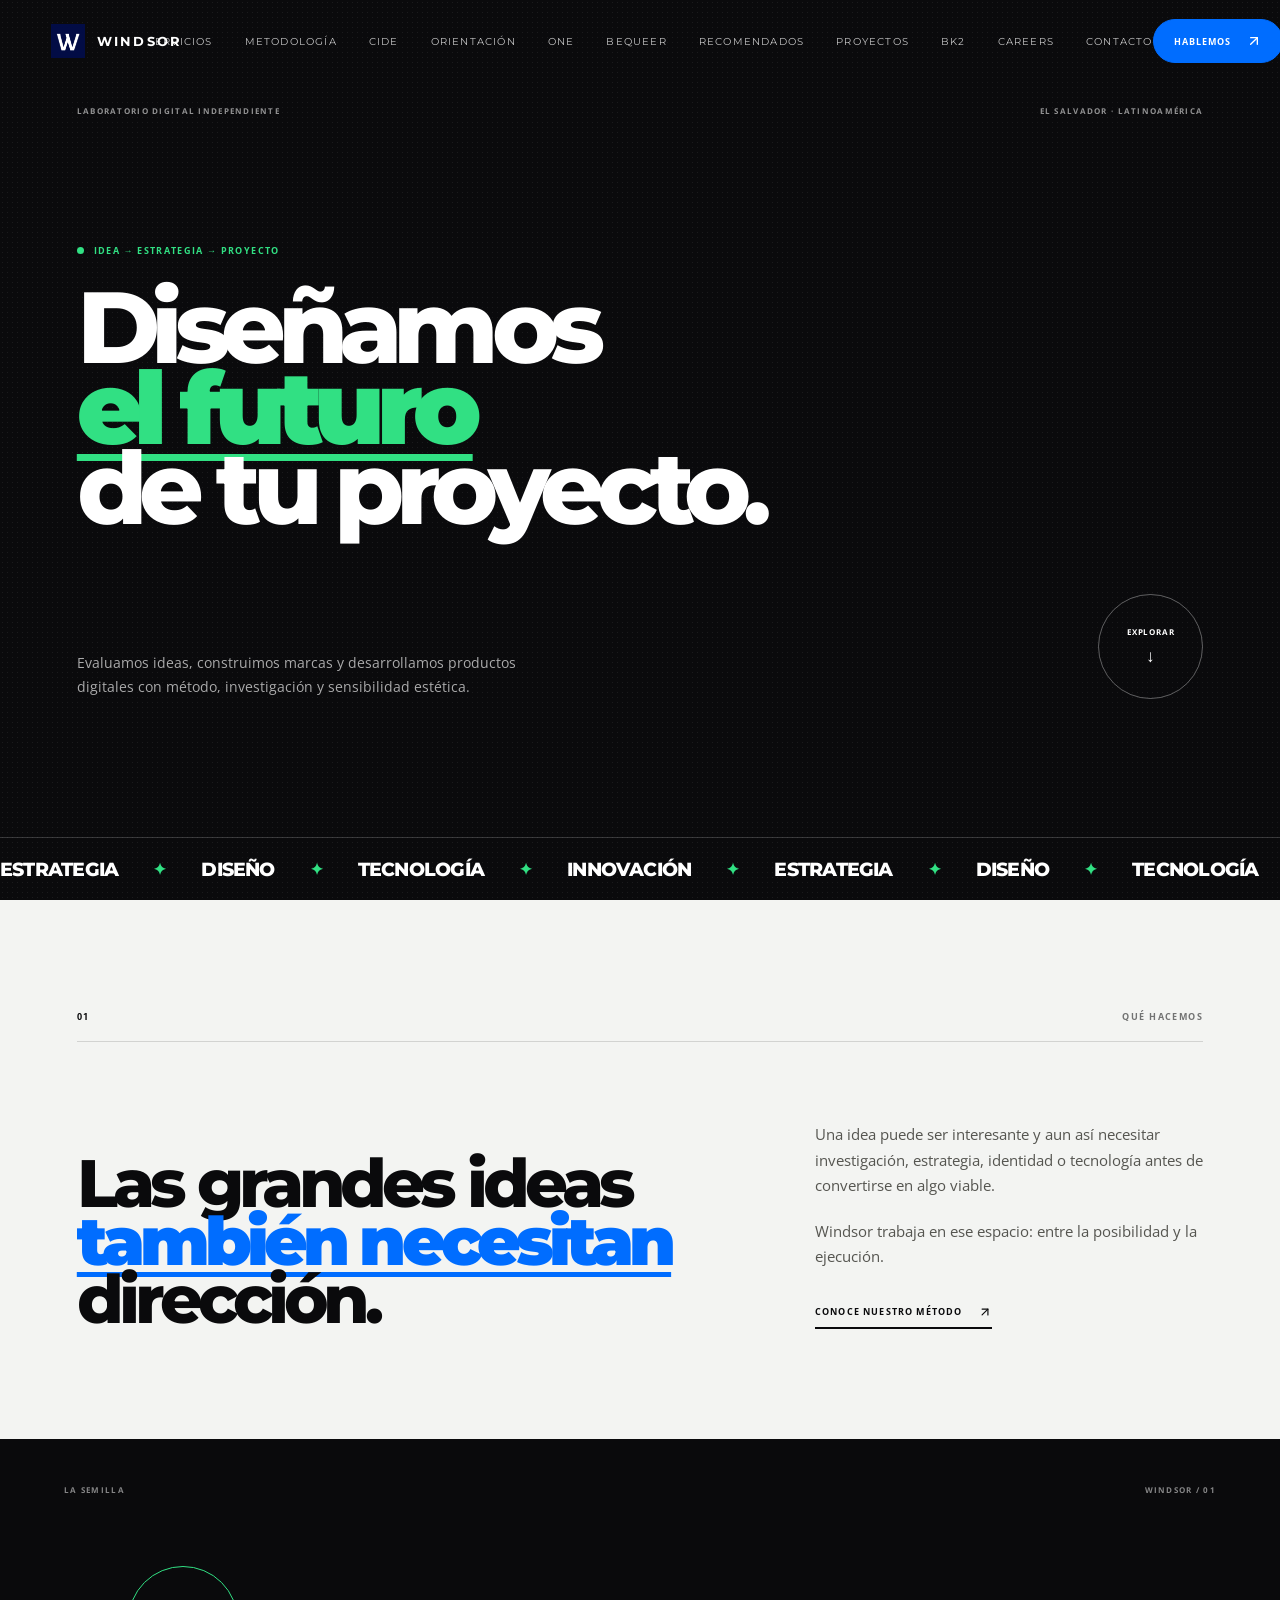
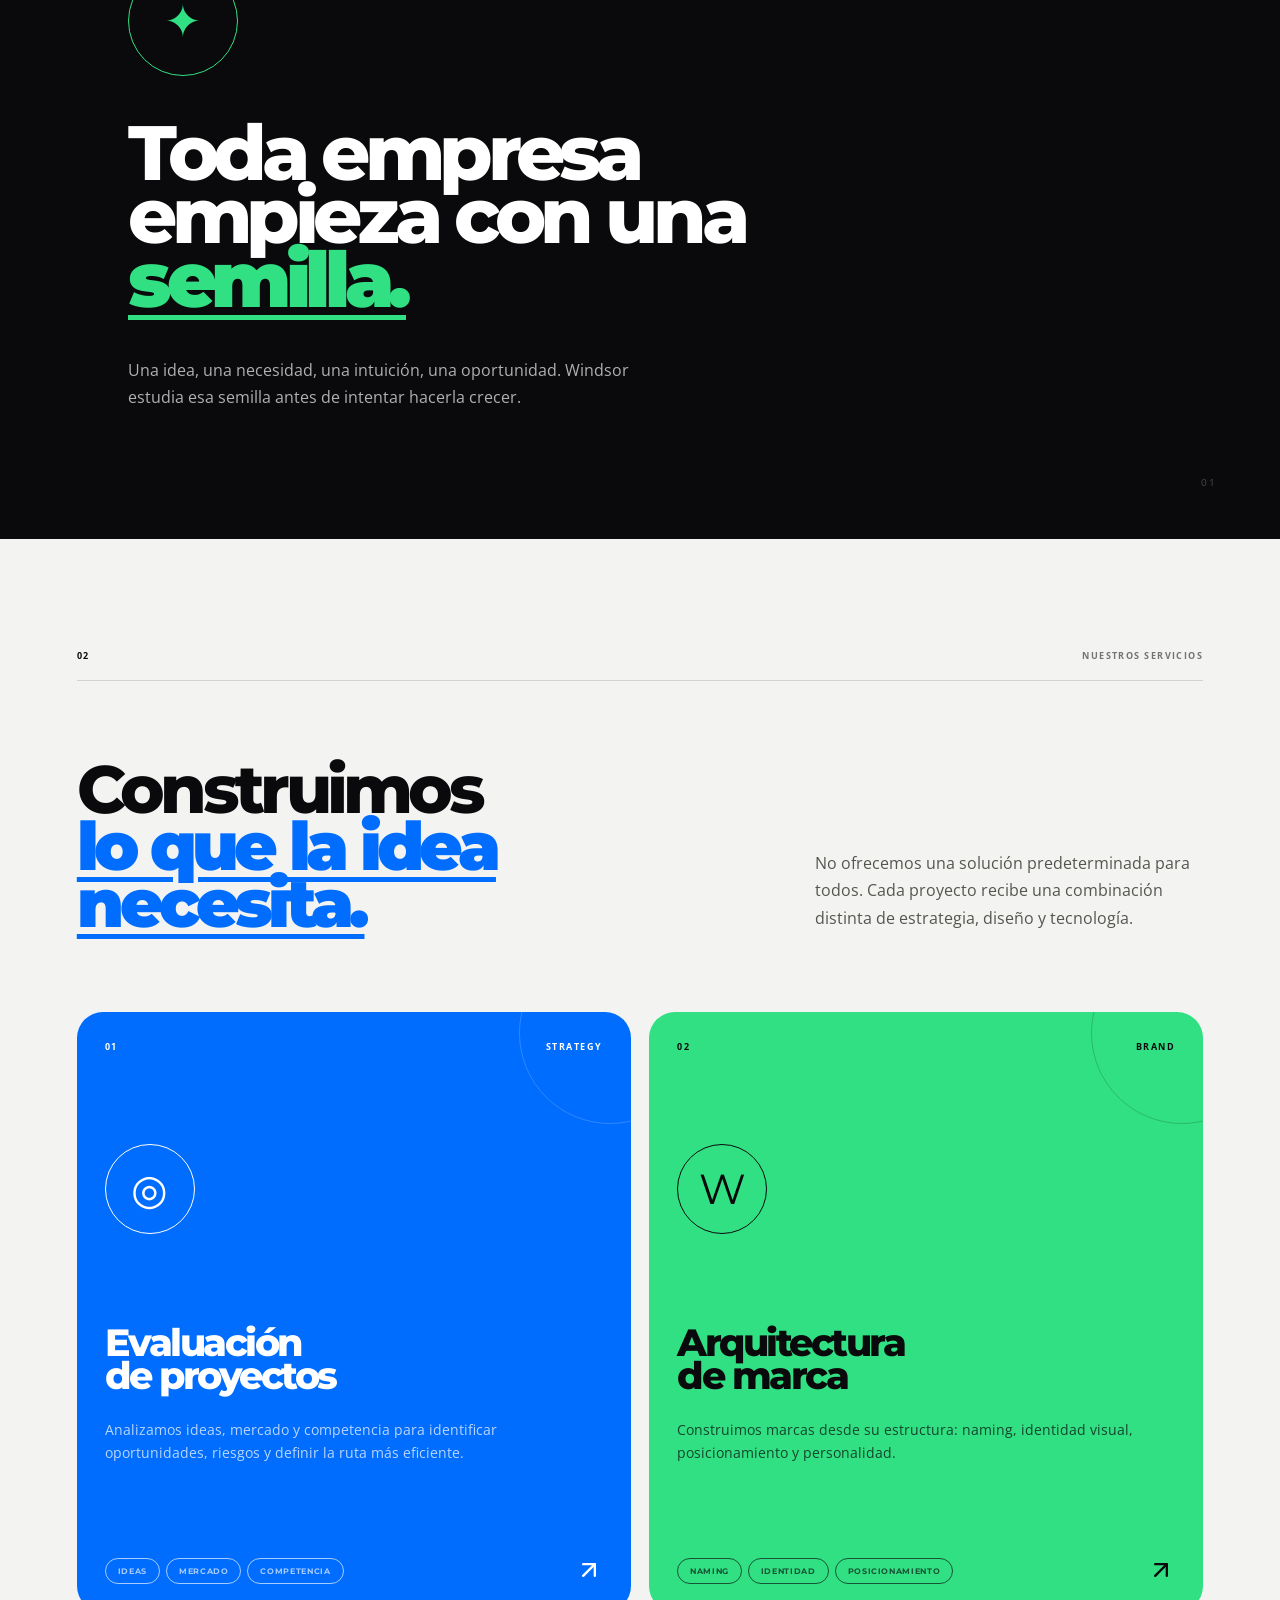
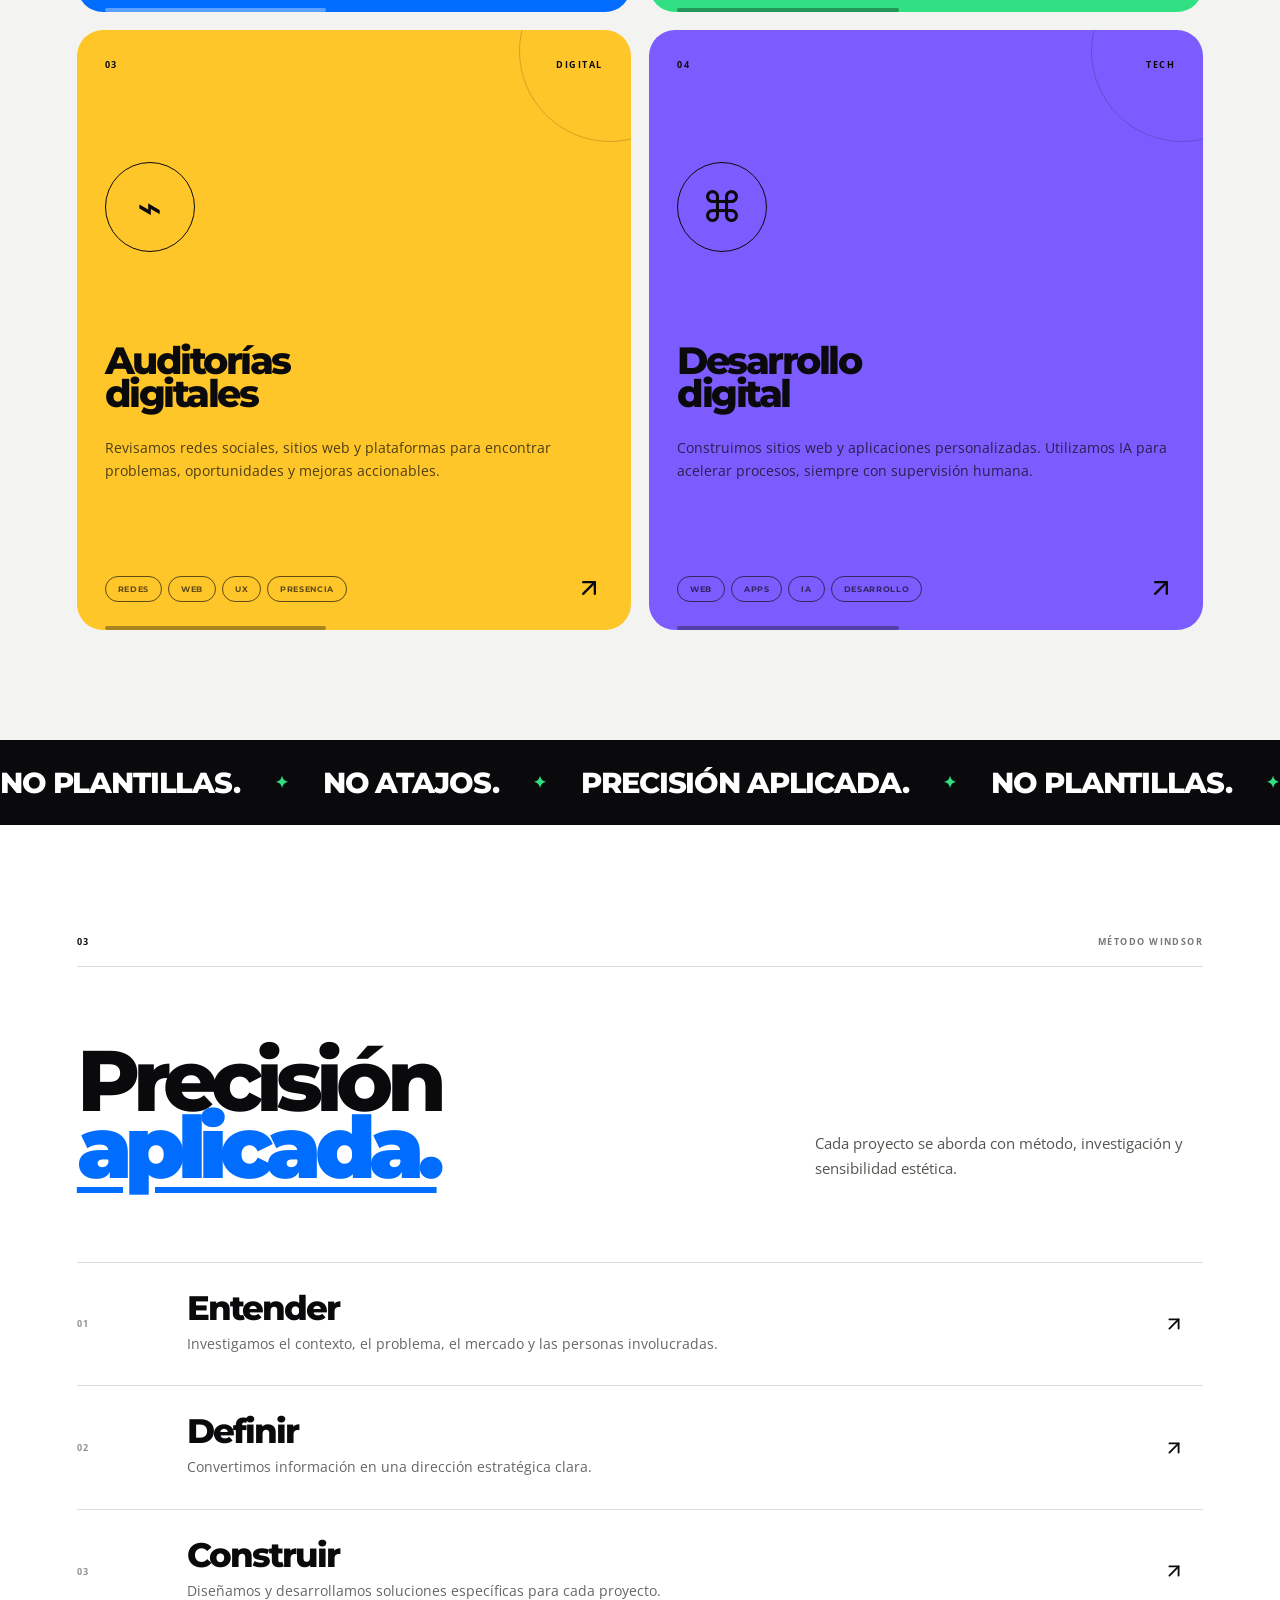
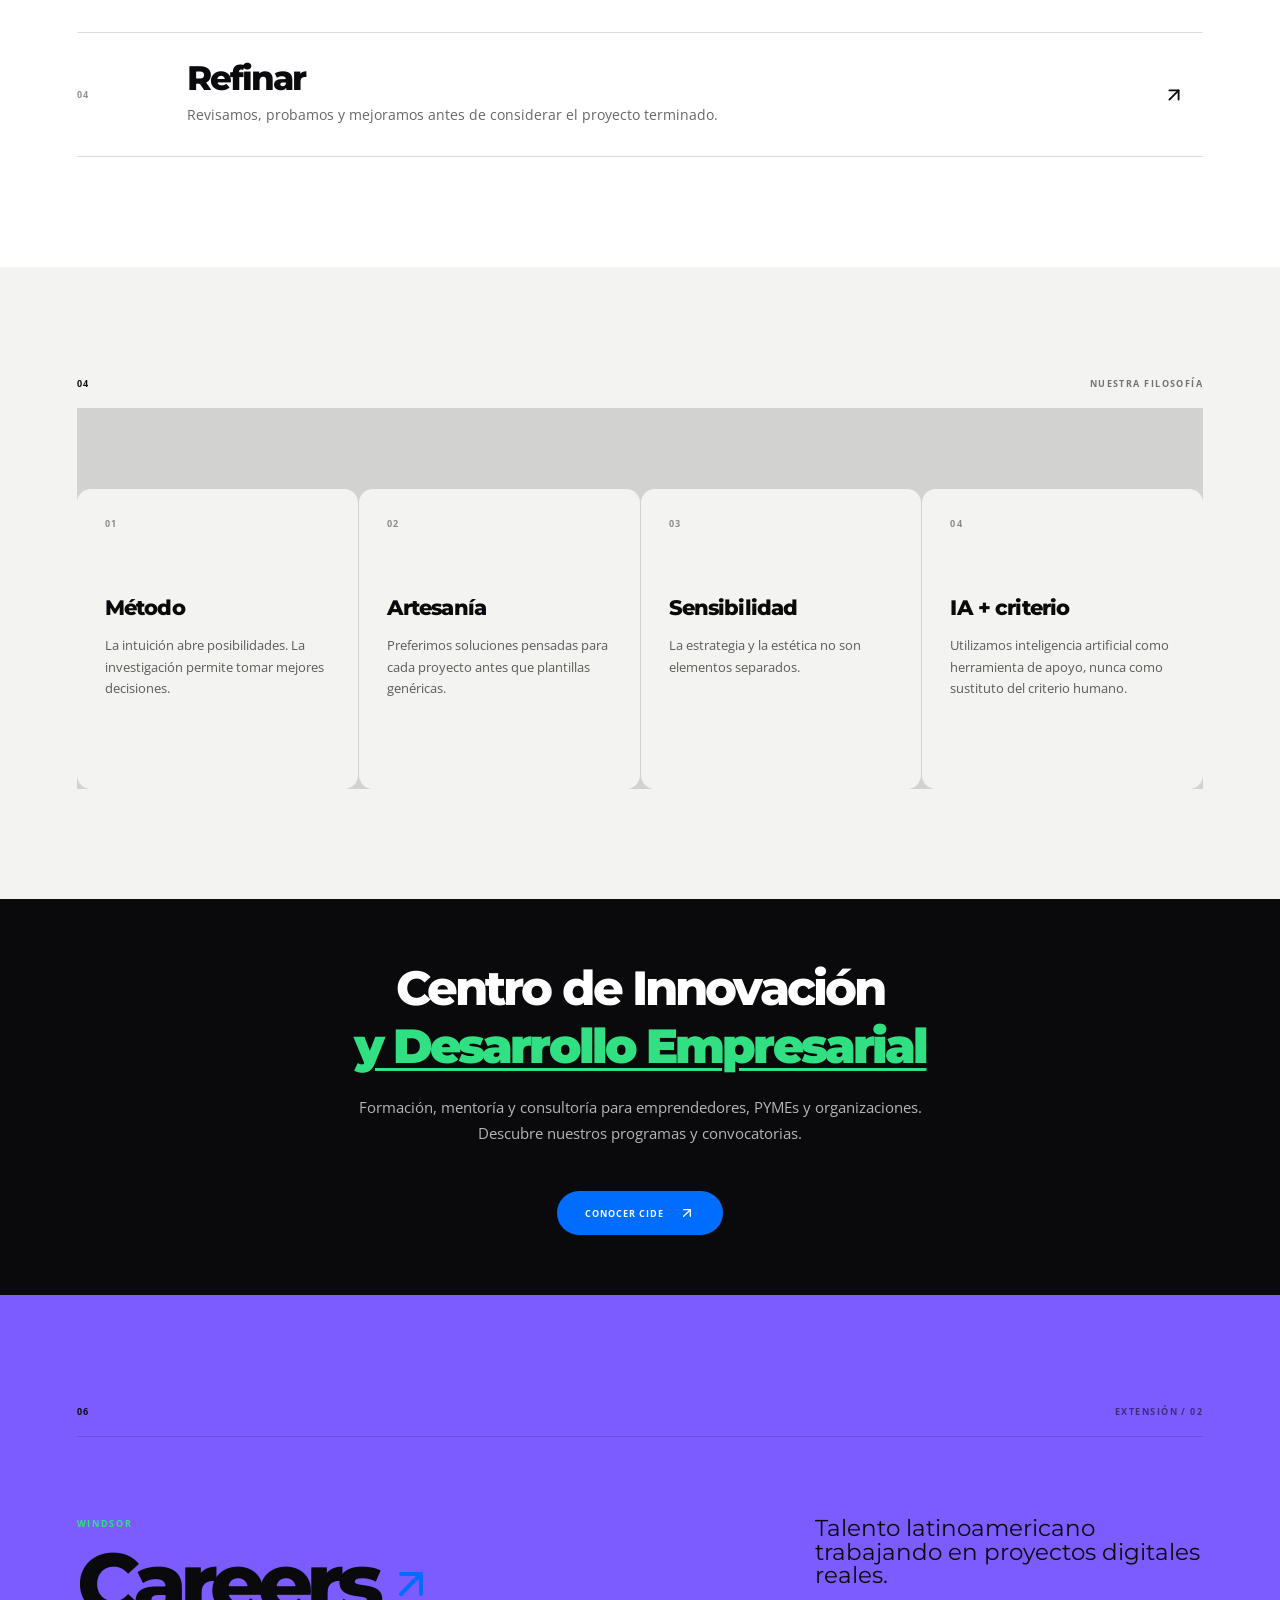
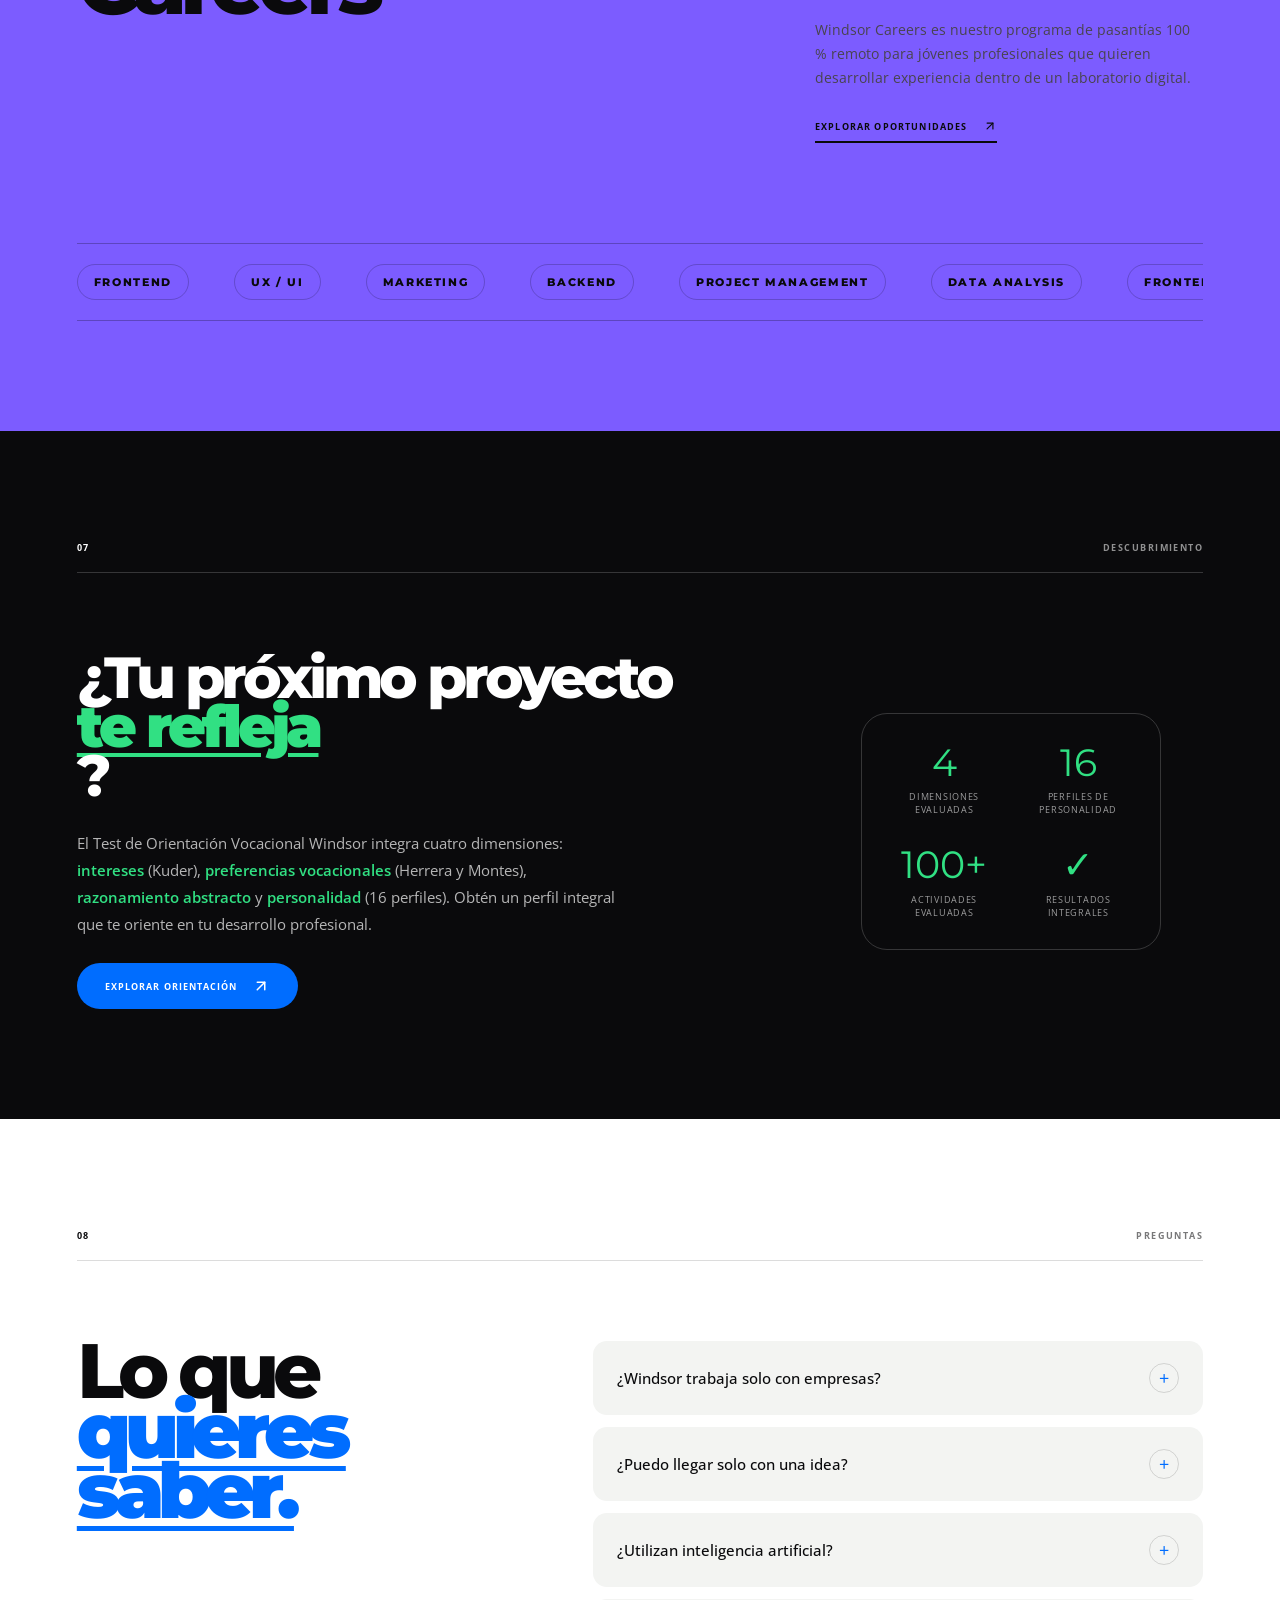
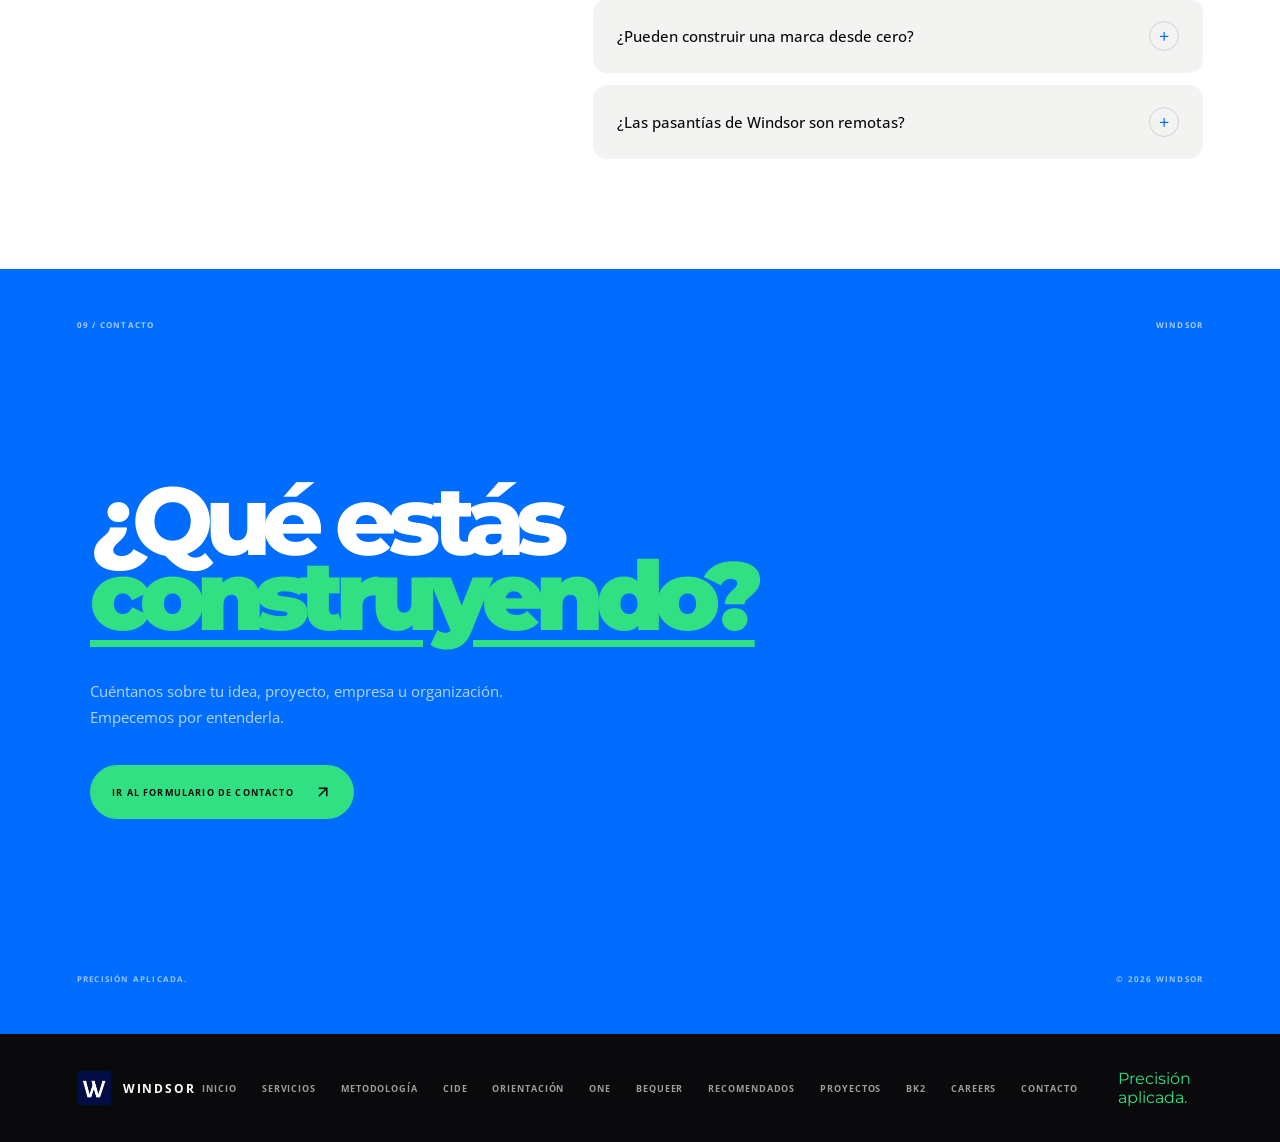
==== commit c3060843: "Update index.html" ====
--- a/index.html
+++ b/index.html
@@ -23,7 +23,7 @@
     <!-- HEADER -->
     <header class="header">
         <a href="index.html" class="logo">
-            <span class="logo-symbol">W</span>
+            <img src="assets/favicon.png" alt="Windsor" class="logo-icon" />
             <span class="logo-name">WINDSOR</span>
         </a>
         <nav class="desktop-nav">
@@ -34,6 +34,7 @@
             <a href="windsor-one.html">One</a>
             <a href="BeQueer.html">BeQueer</a>
             <a href="recomendados.html">Recomendados</a>
+            <a href="proyectos.html">Proyectos</a>
             <a href="becas.html">BK2</a>
             <a href="careers.html">Careers</a>
             <a href="contacto.html">Contacto</a>
@@ -62,6 +63,7 @@
             <a href="windsor-one.html">One</a>
             <a href="BeQueer.html">BeQueer</a>
             <a href="recomendados.html">Recomendados</a>
+            <a href="proyectos.html">Proyectos</a>
             <a href="becas.html">BK2</a>
             <a href="careers.html">Careers</a>
             <a href="contacto.html">Contacto</a>
@@ -266,7 +268,10 @@
 
     <!-- FOOTER -->
     <footer class="footer">
-        <div class="footer-logo"><span class="logo-symbol">W</span><span>WINDSOR <small>LABORATORIO DIGITAL INDEPENDIENTE</small></span></div>
+        <div class="footer-logo">
+            <img src="assets/favicon.png" alt="Windsor" style="width:34px; height:34px; display:block;" />
+            <span>WINDSOR</span>
+        </div>
         <div class="footer-links">
             <a href="index.html">Inicio</a>
             <a href="index.html#servicios">Servicios</a>
@@ -276,6 +281,7 @@
             <a href="windsor-one.html">One</a>
             <a href="BeQueer.html">BeQueer</a>
             <a href="recomendados.html">Recomendados</a>
+            <a href="proyectos.html">Proyectos</a>
             <a href="becas.html">BK2</a>
             <a href="careers.html">Careers</a>
             <a href="contacto.html">Contacto</a>
--- a/styles.css
+++ b/styles.css
@@ -36,7 +36,7 @@
     overflow-x: hidden;
     min-width:320px;
 }
-h1,h2,h3,h4,.logo,.logo-symbol,.card-tags span,.desktop-nav a,.mobile-menu-label { font-family:var(--sans); }
+h1,h2,h3,h4,.logo,.logo-name,.card-tags span,.desktop-nav a,.mobile-menu-label { font-family:var(--sans); }
 h1,h2,h3,h4 { font-weight:800; }
 em { font-style:normal; }
 body.menu-active { overflow:hidden; }
@@ -86,7 +86,12 @@
     display:flex; align-items:center; gap:12px;
     font-size:13px; font-weight:700; letter-spacing:0.16em;
 }
-.logo-symbol { width:34px; height:34px; display:grid; place-items:center; border:1px solid currentColor; font-family:var(--serif); font-size:20px; }
+.logo-icon {
+    width:34px;
+    height:34px;
+    display:block;
+}
+.logo-name { font-family:var(--sans); }
 .desktop-nav {
     display:flex; align-items:center; gap:32px;
     font-size:10px; text-transform:uppercase; letter-spacing:0.12em;
@@ -291,6 +296,19 @@
 }
 .statement-track span { font-family:var(--sans); font-size:clamp(1.275rem, 2.25vw, 2.25rem); font-weight:800; letter-spacing:-0.04em; }
 .statement-track b { color:var(--green); }
+
+/* Solo para BeQueer: degradado arcoíris en el marquee */
+.bequeer-page .statement-marquee .statement-track span {
+    background: linear-gradient(90deg, #ff0000, #ff8800, #ffff00, #00cc00, #0066ff, #8b00ff);
+    -webkit-background-clip: text;
+    -webkit-text-fill-color: transparent;
+    background-clip: text;
+    display: inline-block;
+}
+.bequeer-page .statement-marquee .statement-track b {
+    color: rgba(255,255,255,0.25);
+    font-weight:400;
+}
 
 /* METHOD */
 .method { background:var(--white); }
@@ -1027,14 +1045,6 @@
     background: linear-gradient(90deg, #ff0000, #ff8800, #ffff00, #00cc00, #0066ff, #8b00ff);
 }
 .bequeer-card:hover .bottom-bar { width: 100% !important; }
-.statement-marquee .statement-track span {
-    background: linear-gradient(90deg, #ff0000, #ff8800, #ffff00, #00cc00, #0066ff, #8b00ff);
-    -webkit-background-clip: text;
-    -webkit-text-fill-color: transparent;
-    background-clip: text;
-    display: inline-block;
-}
-.statement-marquee .statement-track b { color: rgba(255,255,255,0.25); font-weight:400; }
 .cta-rainbow {
     background: var(--black);
     color: var(--white);
@@ -1722,7 +1732,7 @@
     display:grid; grid-template-columns:1fr auto 1fr; align-items:center; gap:40px;
 }
 .footer-logo { display:flex; align-items:center; gap:12px; font-size:12px; font-weight:700; letter-spacing:0.15em; }
-.footer-logo small { display:block; margin-top:5px; color:rgba(255,255,255,0.4); font-size:7px; letter-spacing:0.12em; }
+.footer-logo small { display:none; } /* eliminado LABORATORIO DIGITAL INDEPENDIENTE */
 .footer-links { display:flex; gap:25px; font-size:9px; font-weight:700; letter-spacing:0.1em; text-transform:uppercase; }
 .footer-links a { opacity:0.6; transition:opacity 0.25s ease; }
 .footer-links a:hover { opacity:1; }
@@ -1820,7 +1830,7 @@
 @media (max-width: 520px) {
     .header { height:70px; padding:0 5vw; }
     .logo { font-size:11px; }
-    .logo-symbol { width:30px; height:30px; font-size:18px; }
+    .logo-icon { width:30px; height:30px; }
     .hero-topline { padding:95px 6vw 0; font-size:7px; }
     .hero-content { padding:45px 6vw 55px; }
     .hero-small { font-size:7px; flex-wrap:wrap; }
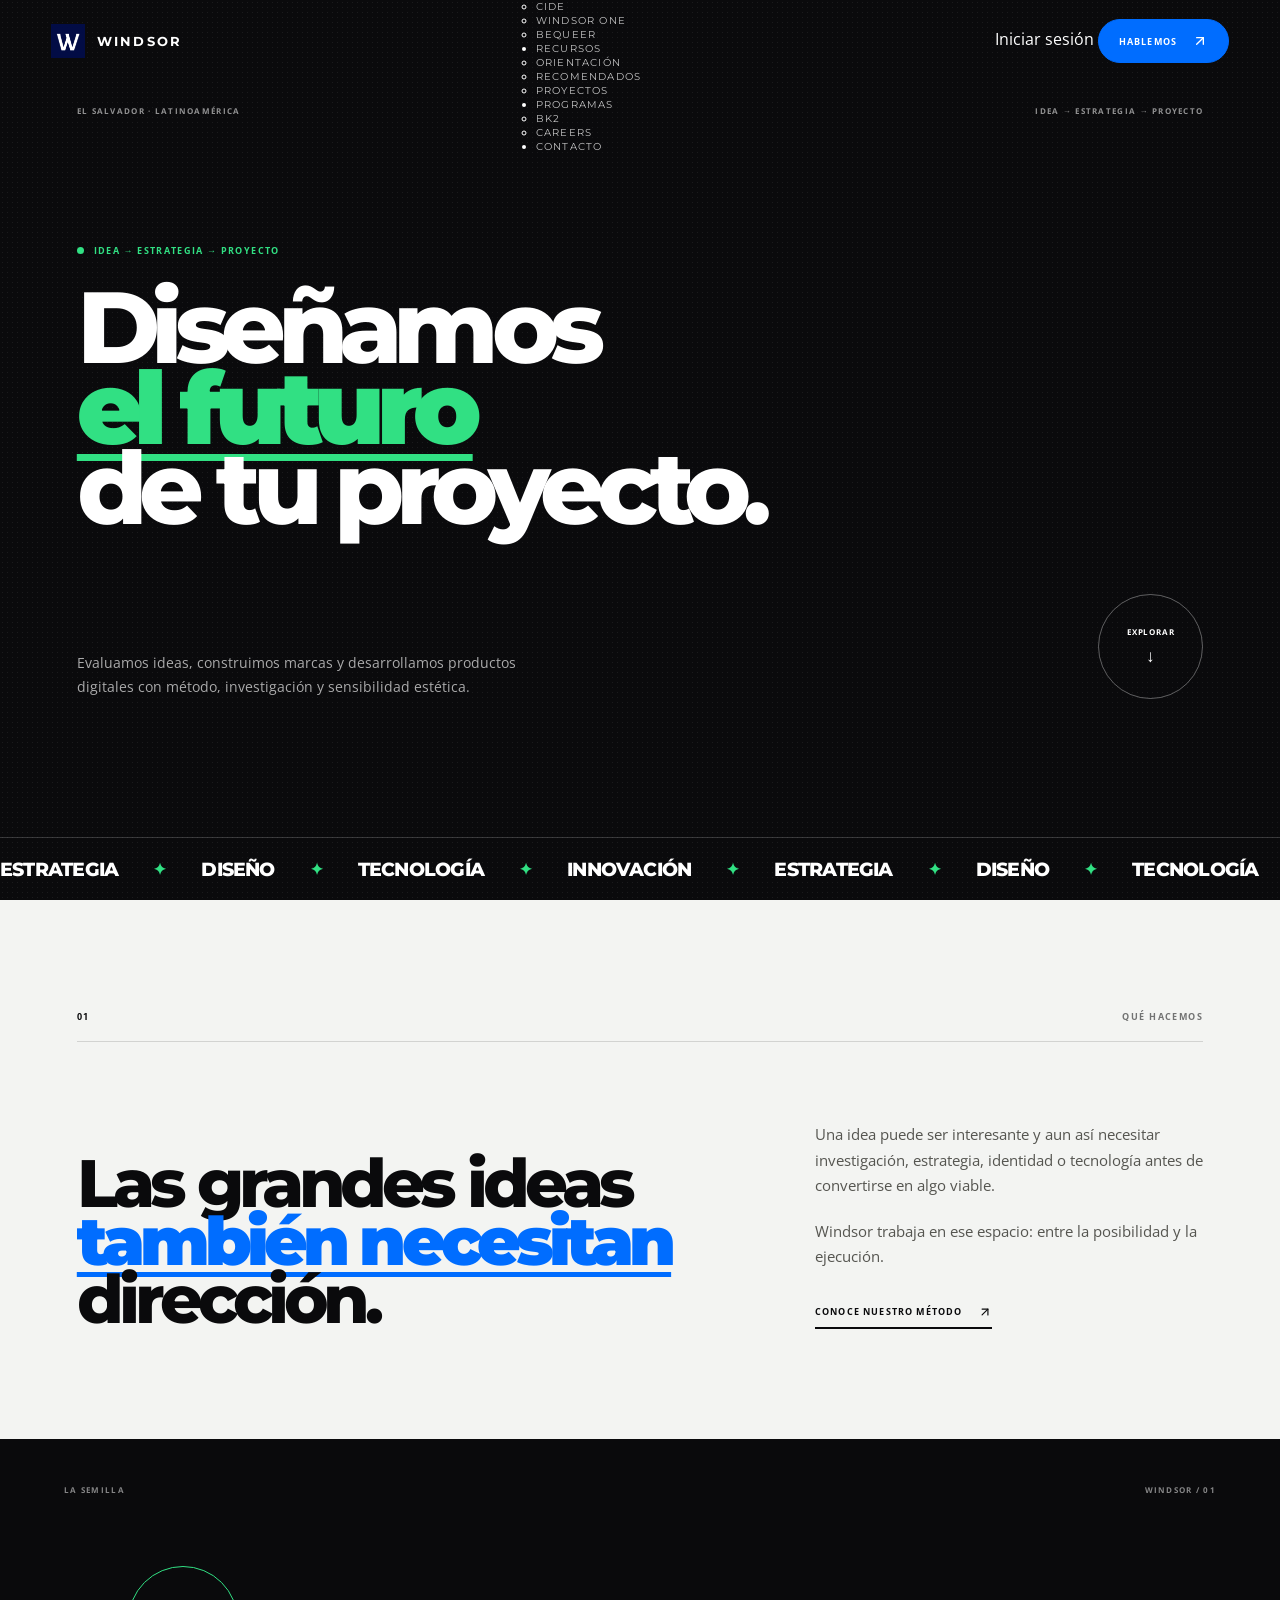
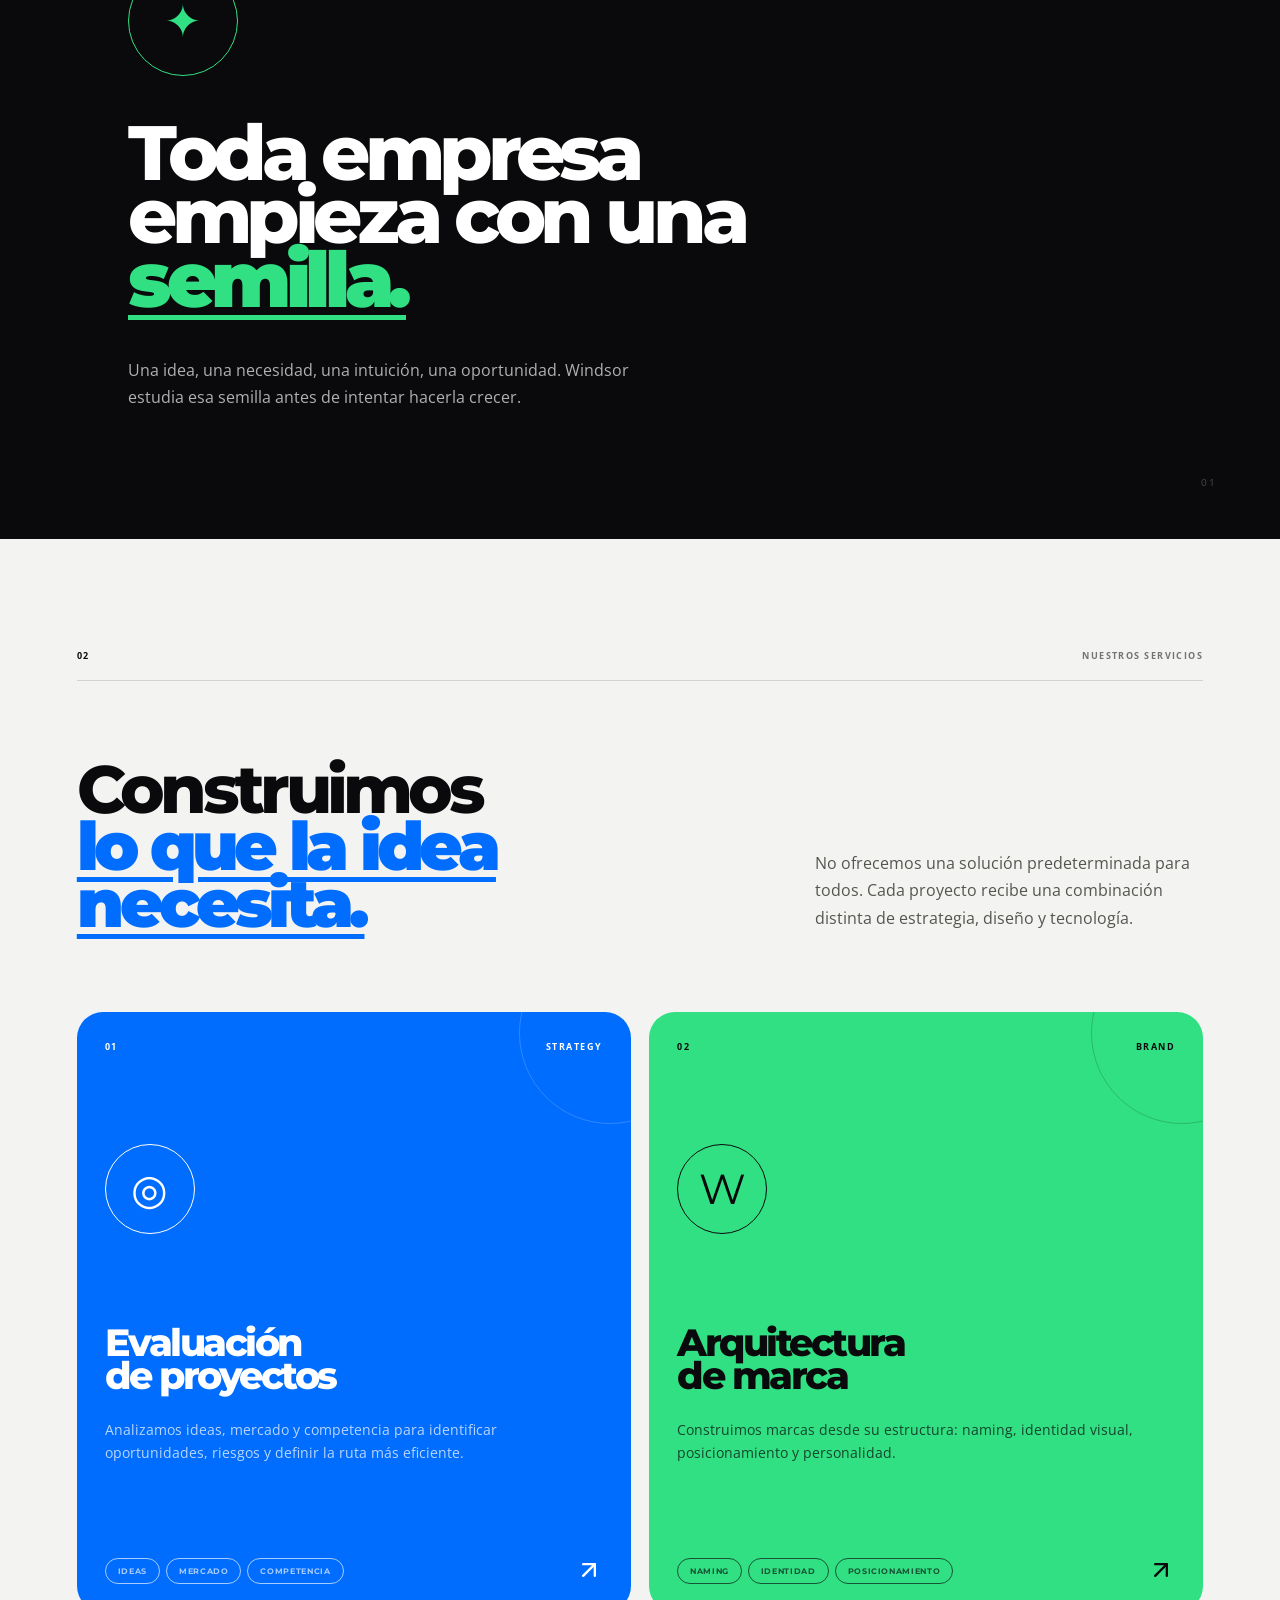
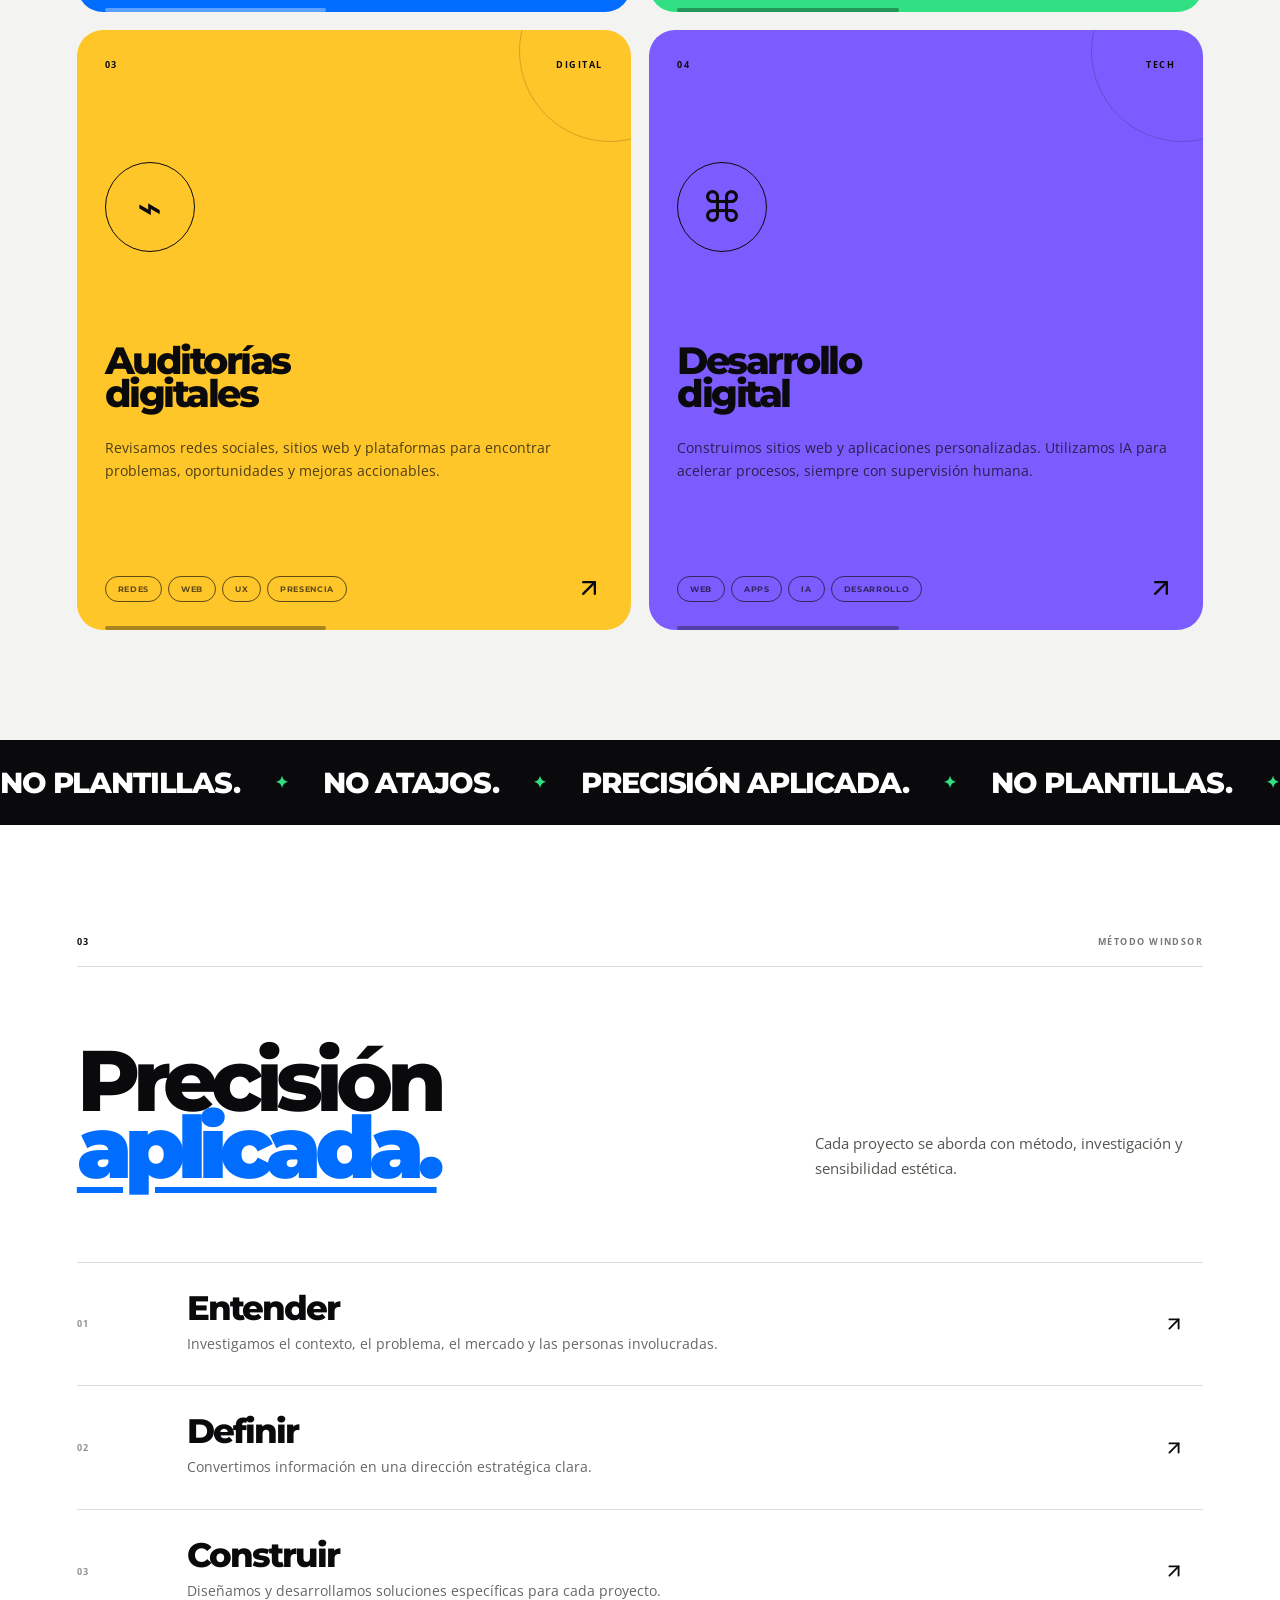
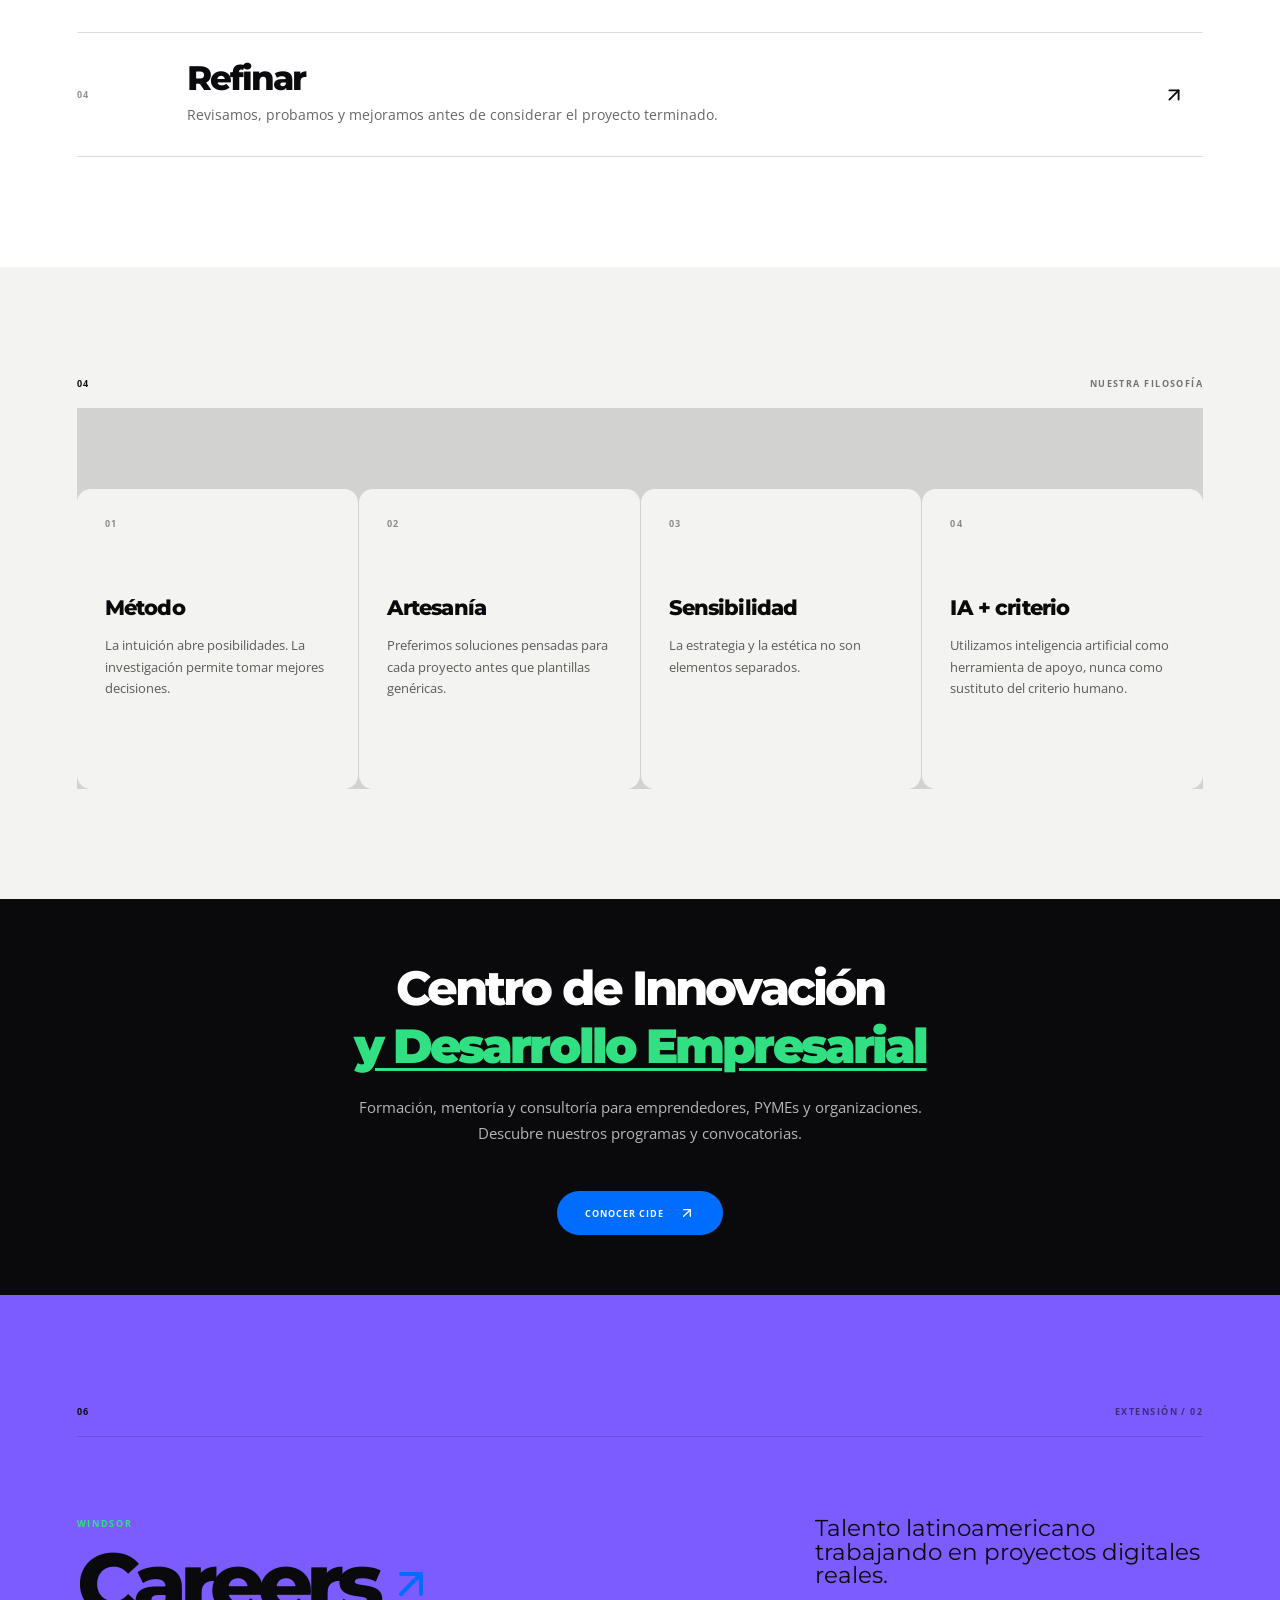
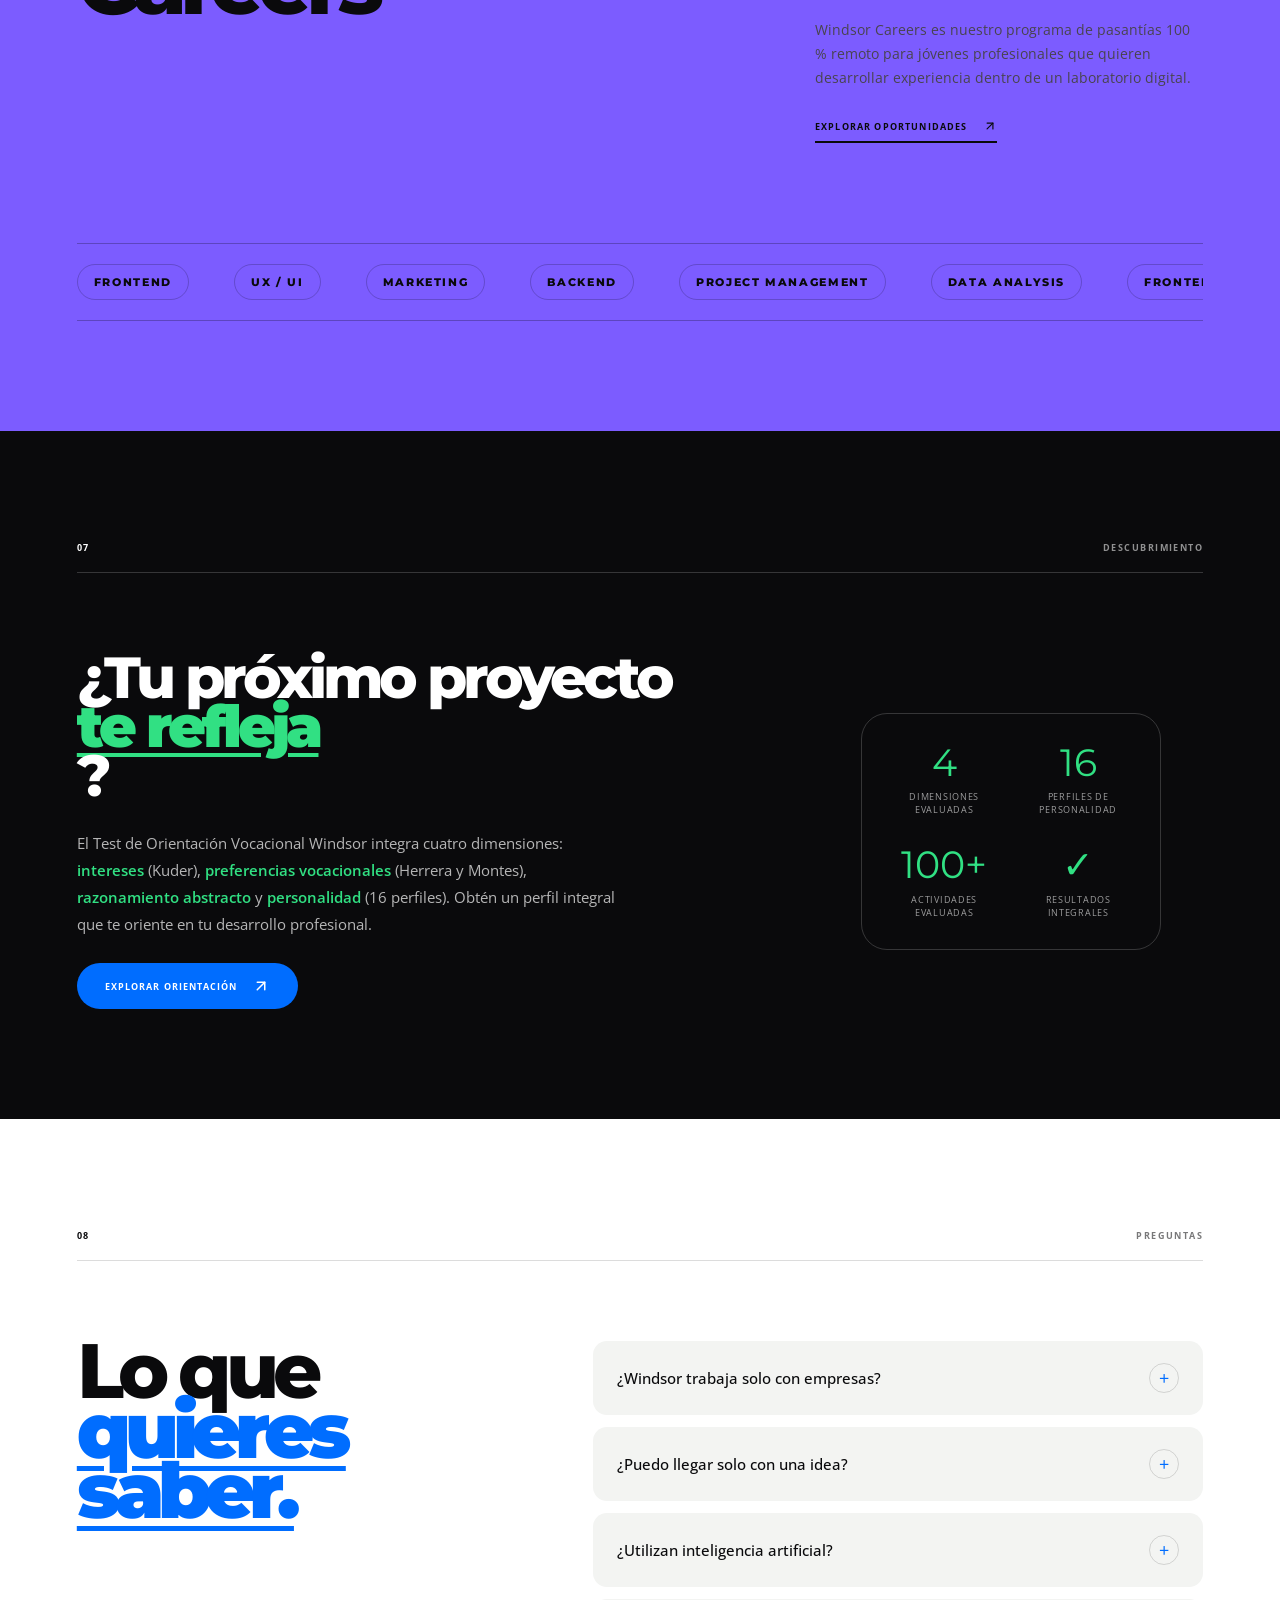
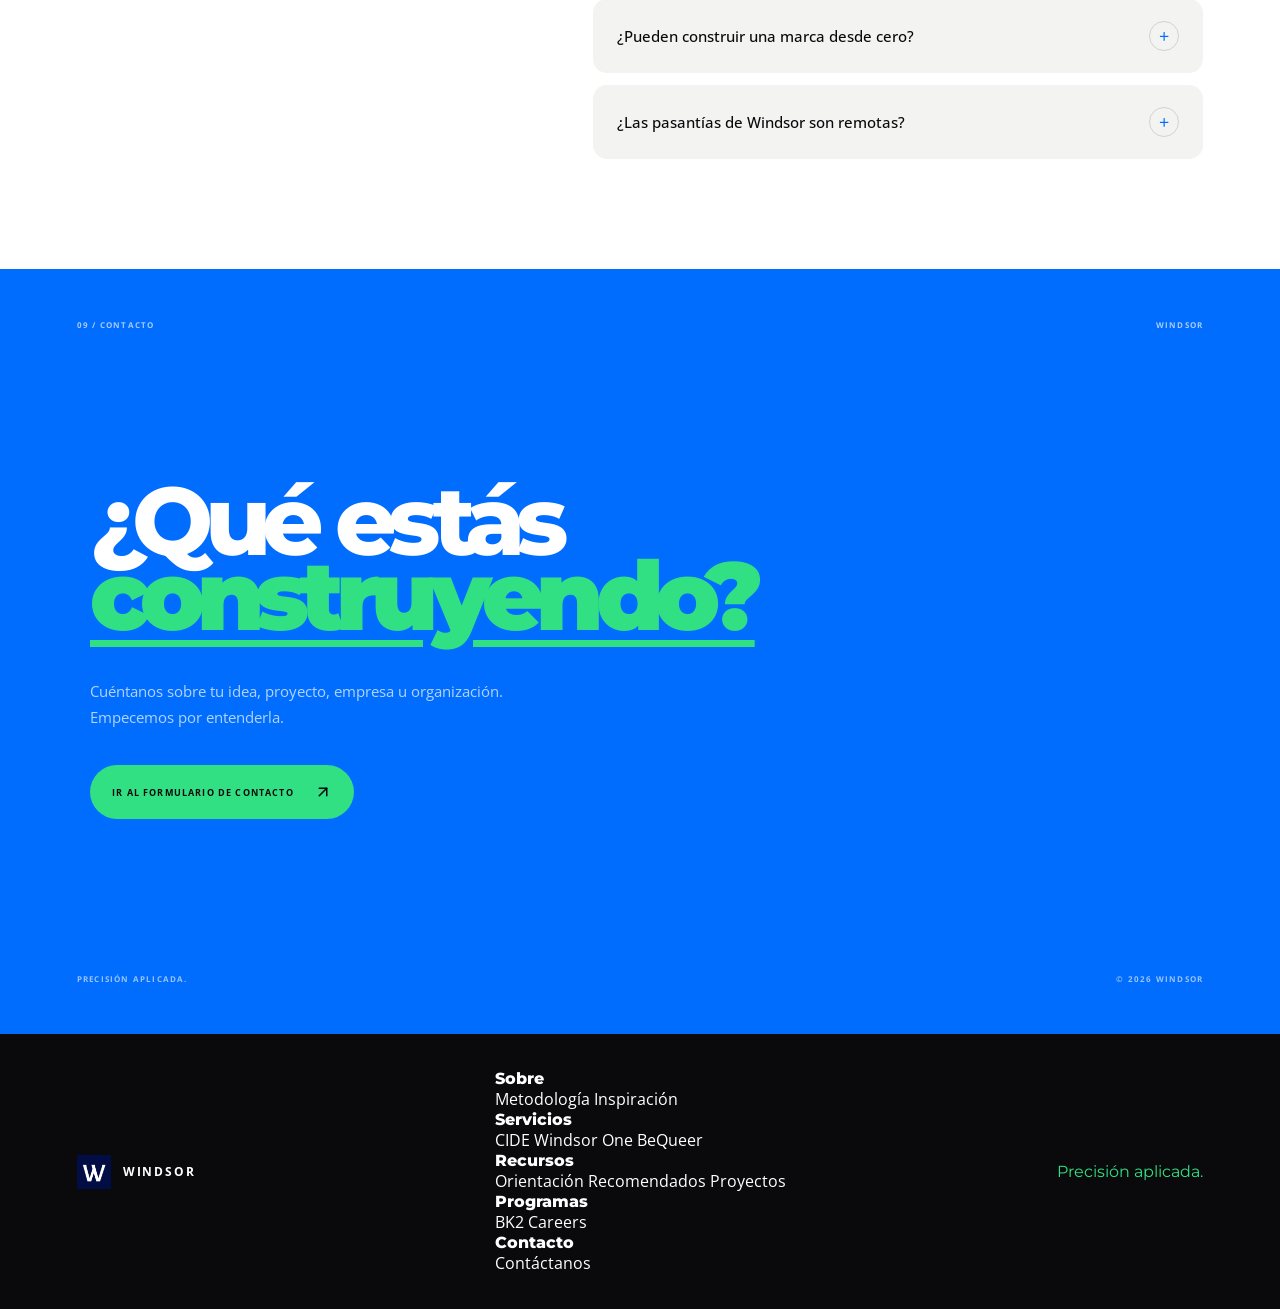
==== commit 2dbf7f49: "Update index.html" ====
--- a/index.html
+++ b/index.html
@@ -27,27 +27,53 @@
             <span class="logo-name">WINDSOR</span>
         </a>
         <nav class="desktop-nav">
-            <a href="index.html#servicios">Servicios</a>
-            <a href="metodologia.html">Metodología</a>
-            <a href="cide.html">CIDE</a>
-            <a href="orientacion-vocacional.html">Orientación</a>
-            <a href="windsor-one.html">One</a>
-            <a href="BeQueer.html">BeQueer</a>
-            <a href="recomendados.html">Recomendados</a>
-            <a href="proyectos.html">Proyectos</a>
-            <a href="becas.html">BK2</a>
-            <a href="careers.html">Careers</a>
-            <a href="contacto.html">Contacto</a>
+            <ul class="nav-list">
+                <li><a href="index.html">Inicio</a></li>
+                <li class="dropdown">
+                    <a href="#">Sobre</a>
+                    <ul class="submenu">
+                        <li><a href="metodologia.html">Metodología</a></li>
+                        <li><a href="inspiracion.html">Inspiración</a></li>
+                    </ul>
+                </li>
+                <li class="dropdown">
+                    <a href="#">Servicios</a>
+                    <ul class="submenu">
+                        <li><a href="cide.html">CIDE</a></li>
+                        <li><a href="windsor-one.html">Windsor One</a></li>
+                        <li><a href="BeQueer.html">BeQueer</a></li>
+                    </ul>
+                </li>
+                <li class="dropdown">
+                    <a href="#">Recursos</a>
+                    <ul class="submenu">
+                        <li><a href="orientacion-vocacional.html">Orientación</a></li>
+                        <li><a href="recomendados.html">Recomendados</a></li>
+                        <li><a href="proyectos.html">Proyectos</a></li>
+                    </ul>
+                </li>
+                <li class="dropdown">
+                    <a href="#">Programas</a>
+                    <ul class="submenu">
+                        <li><a href="becas.html">BK2</a></li>
+                        <li><a href="careers.html">Careers</a></li>
+                    </ul>
+                </li>
+                <li><a href="contacto.html">Contacto</a></li>
+            </ul>
         </nav>
-        <a href="contacto.html" class="header-button">
-            Hablemos
-            <span class="arrow-icon" aria-hidden="true">
-                <svg width="16" height="16" viewBox="0 0 24 24" fill="none" stroke="currentColor" stroke-width="2" stroke-linecap="round" stroke-linejoin="round">
-                    <line x1="7" y1="17" x2="17" y2="7" />
-                    <polyline points="7 7 17 7 17 17" />
-                </svg>
-            </span>
-        </a>
+        <div class="header-actions">
+            <a href="login.html" class="login-btn">Iniciar sesión</a>
+            <a href="contacto.html" class="header-button">
+                Hablemos
+                <span class="arrow-icon" aria-hidden="true">
+                    <svg width="16" height="16" viewBox="0 0 24 24" fill="none" stroke="currentColor" stroke-width="2" stroke-linecap="round" stroke-linejoin="round">
+                        <line x1="7" y1="17" x2="17" y2="7" />
+                        <polyline points="7 7 17 7 17 17" />
+                    </svg>
+                </span>
+            </a>
+        </div>
         <button class="menu-button" aria-label="Abrir menú" aria-expanded="false"><span></span><span></span></button>
     </header>
 
@@ -56,14 +82,18 @@
         <div class="mobile-menu-inner">
             <div class="mobile-menu-label">NAVEGACIÓN</div>
             <a href="index.html">Inicio</a>
-            <a href="index.html#servicios">Servicios</a>
+            <div class="mobile-group-title">Sobre</div>
             <a href="metodologia.html">Metodología</a>
+            <a href="inspiracion.html">Inspiración</a>
+            <div class="mobile-group-title">Servicios</div>
             <a href="cide.html">CIDE</a>
+            <a href="windsor-one.html">Windsor One</a>
+            <a href="BeQueer.html">BeQueer</a>
+            <div class="mobile-group-title">Recursos</div>
             <a href="orientacion-vocacional.html">Orientación</a>
-            <a href="windsor-one.html">One</a>
-            <a href="BeQueer.html">BeQueer</a>
             <a href="recomendados.html">Recomendados</a>
             <a href="proyectos.html">Proyectos</a>
+            <div class="mobile-group-title">Programas</div>
             <a href="becas.html">BK2</a>
             <a href="careers.html">Careers</a>
             <a href="contacto.html">Contacto</a>
@@ -75,8 +105,8 @@
         <section class="hero">
             <div class="hero-noise"></div>
             <div class="hero-topline">
-                <span>LABORATORIO DIGITAL INDEPENDIENTE</span>
                 <span>EL SALVADOR · LATINOAMÉRICA</span>
+                <span>IDEA → ESTRATEGIA → PROYECTO</span>
             </div>
             <div class="hero-content">
                 <div class="hero-small"><span class="green-dot"></span>IDEA → ESTRATEGIA → PROYECTO</div>
@@ -272,19 +302,33 @@
             <img src="assets/favicon.png" alt="Windsor" style="width:34px; height:34px; display:block;" />
             <span>WINDSOR</span>
         </div>
-        <div class="footer-links">
-            <a href="index.html">Inicio</a>
-            <a href="index.html#servicios">Servicios</a>
-            <a href="metodologia.html">Metodología</a>
-            <a href="cide.html">CIDE</a>
-            <a href="orientacion-vocacional.html">Orientación</a>
-            <a href="windsor-one.html">One</a>
-            <a href="BeQueer.html">BeQueer</a>
-            <a href="recomendados.html">Recomendados</a>
-            <a href="proyectos.html">Proyectos</a>
-            <a href="becas.html">BK2</a>
-            <a href="careers.html">Careers</a>
-            <a href="contacto.html">Contacto</a>
+        <div class="footer-groups">
+            <div class="footer-group">
+                <h4>Sobre</h4>
+                <a href="metodologia.html">Metodología</a>
+                <a href="inspiracion.html">Inspiración</a>
+            </div>
+            <div class="footer-group">
+                <h4>Servicios</h4>
+                <a href="cide.html">CIDE</a>
+                <a href="windsor-one.html">Windsor One</a>
+                <a href="BeQueer.html">BeQueer</a>
+            </div>
+            <div class="footer-group">
+                <h4>Recursos</h4>
+                <a href="orientacion-vocacional.html">Orientación</a>
+                <a href="recomendados.html">Recomendados</a>
+                <a href="proyectos.html">Proyectos</a>
+            </div>
+            <div class="footer-group">
+                <h4>Programas</h4>
+                <a href="becas.html">BK2</a>
+                <a href="careers.html">Careers</a>
+            </div>
+            <div class="footer-group">
+                <h4>Contacto</h4>
+                <a href="contacto.html">Contáctanos</a>
+            </div>
         </div>
         <div class="footer-tagline">Precisión aplicada.</div>
     </footer>
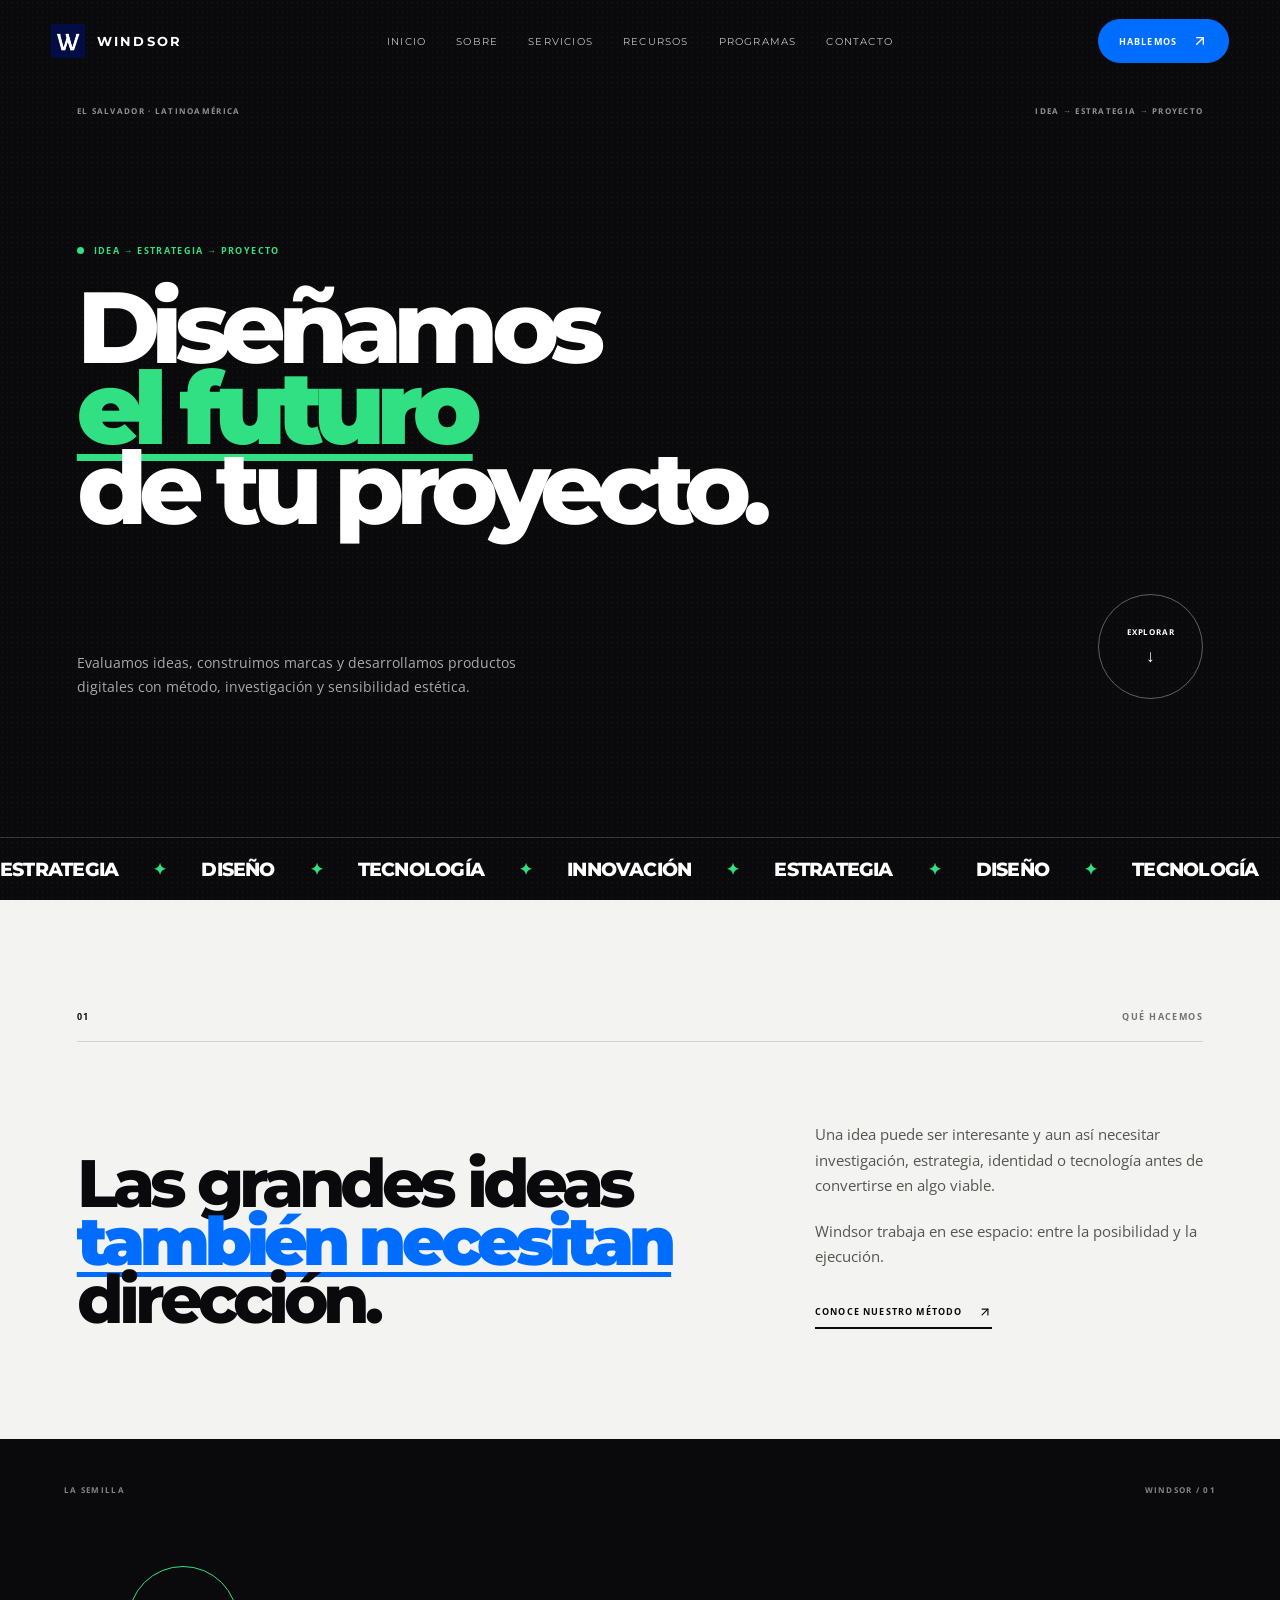
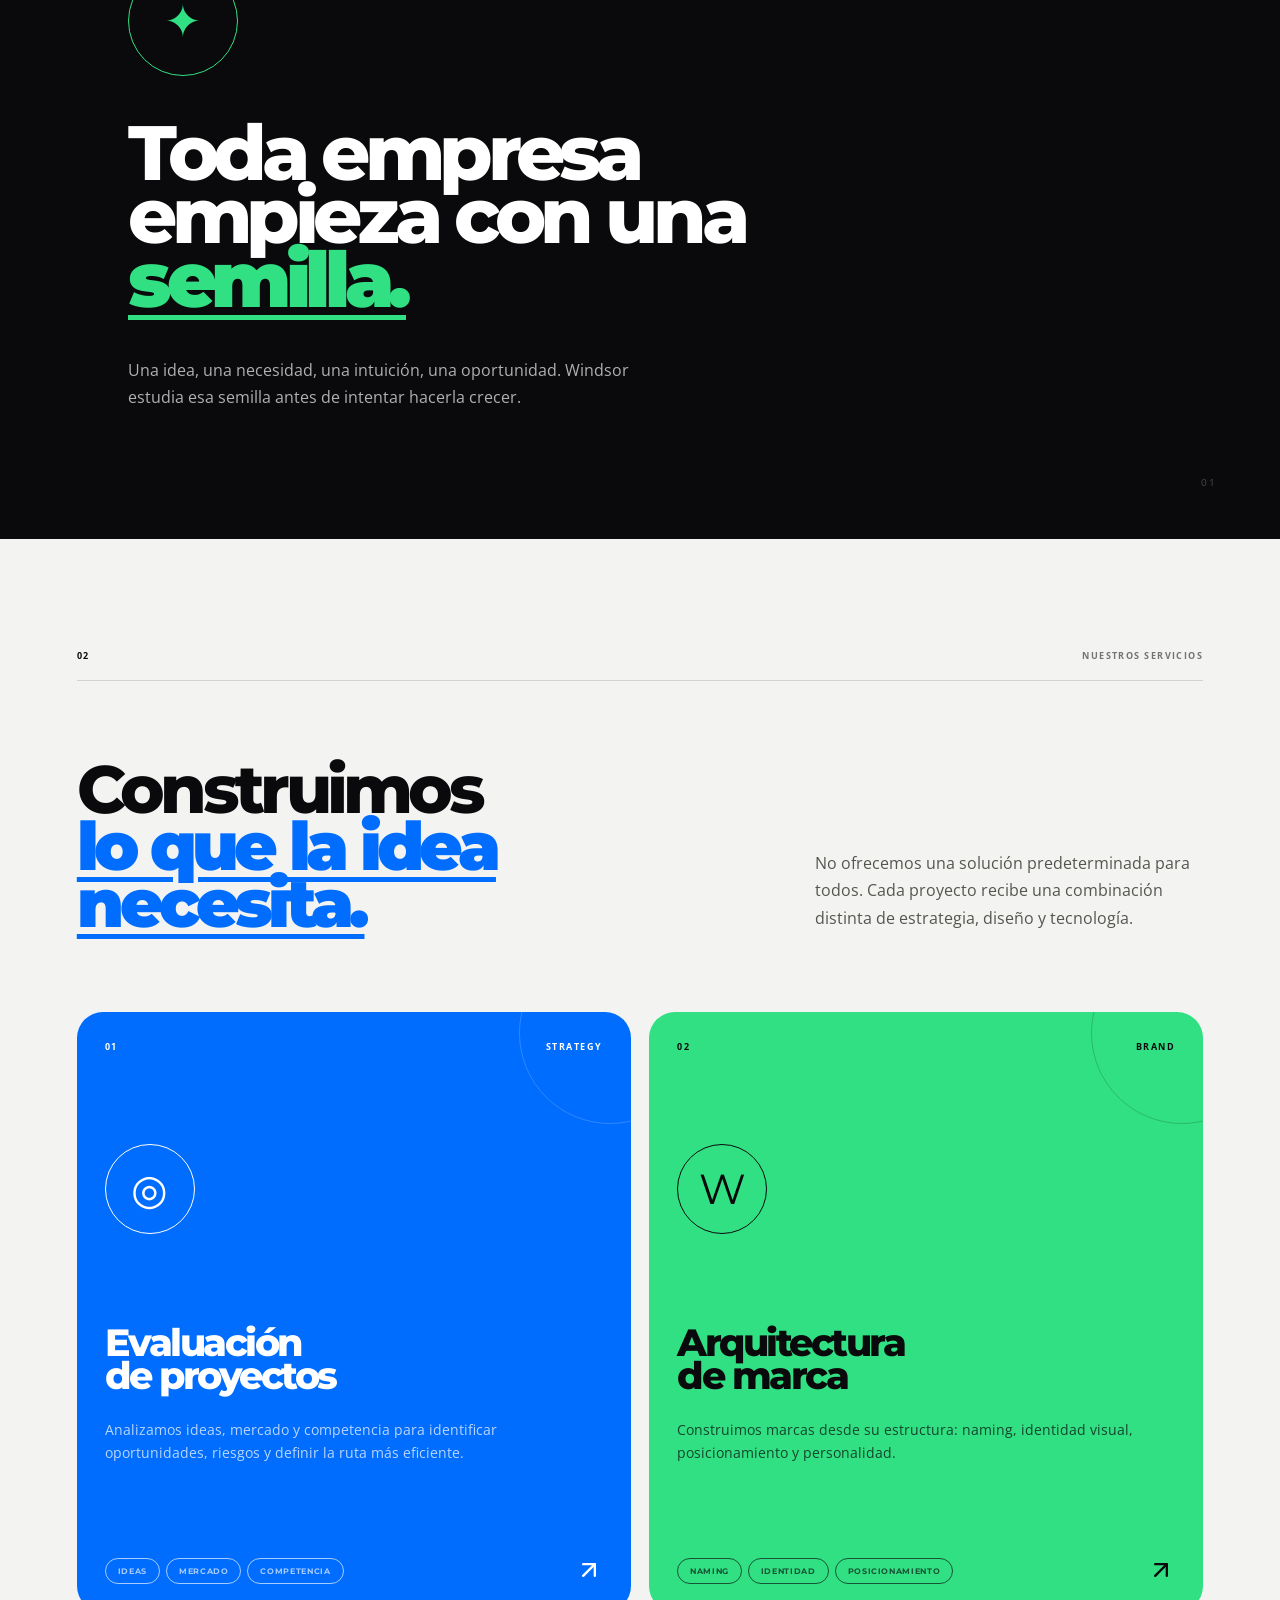
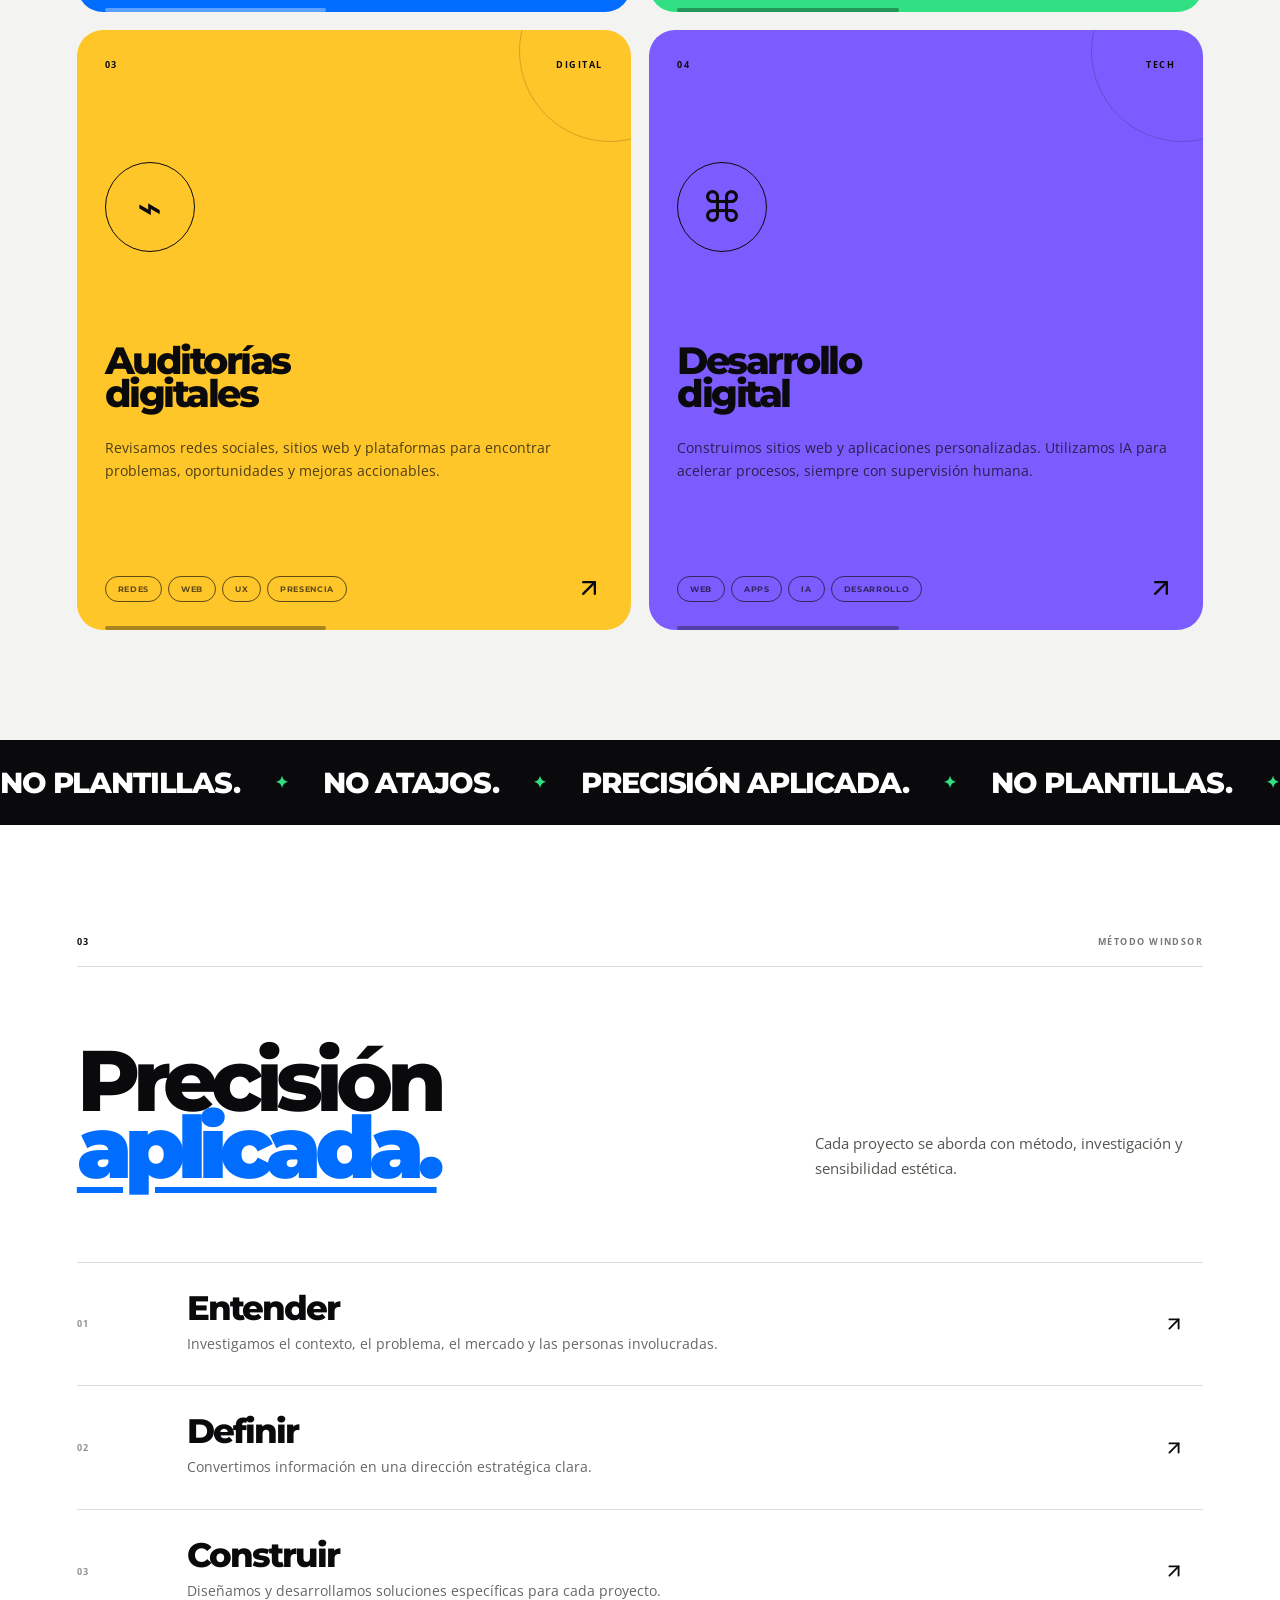
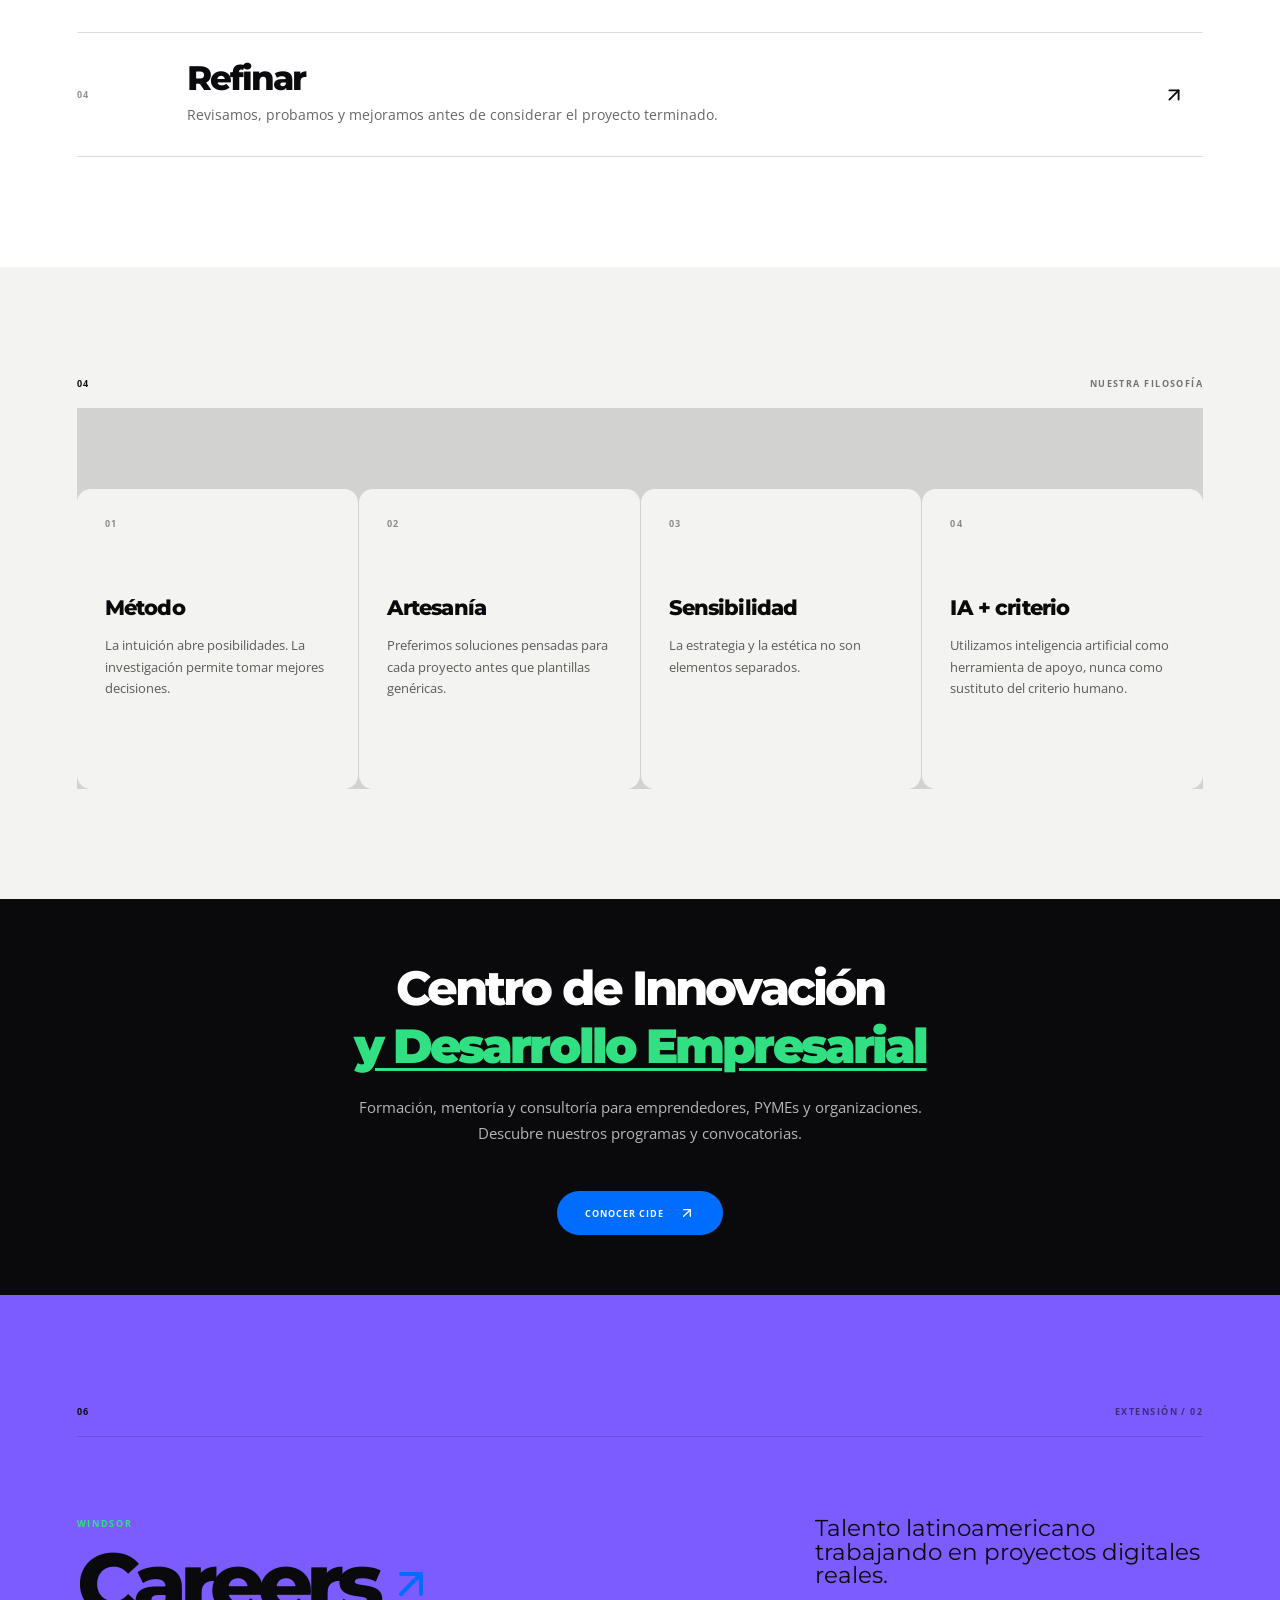
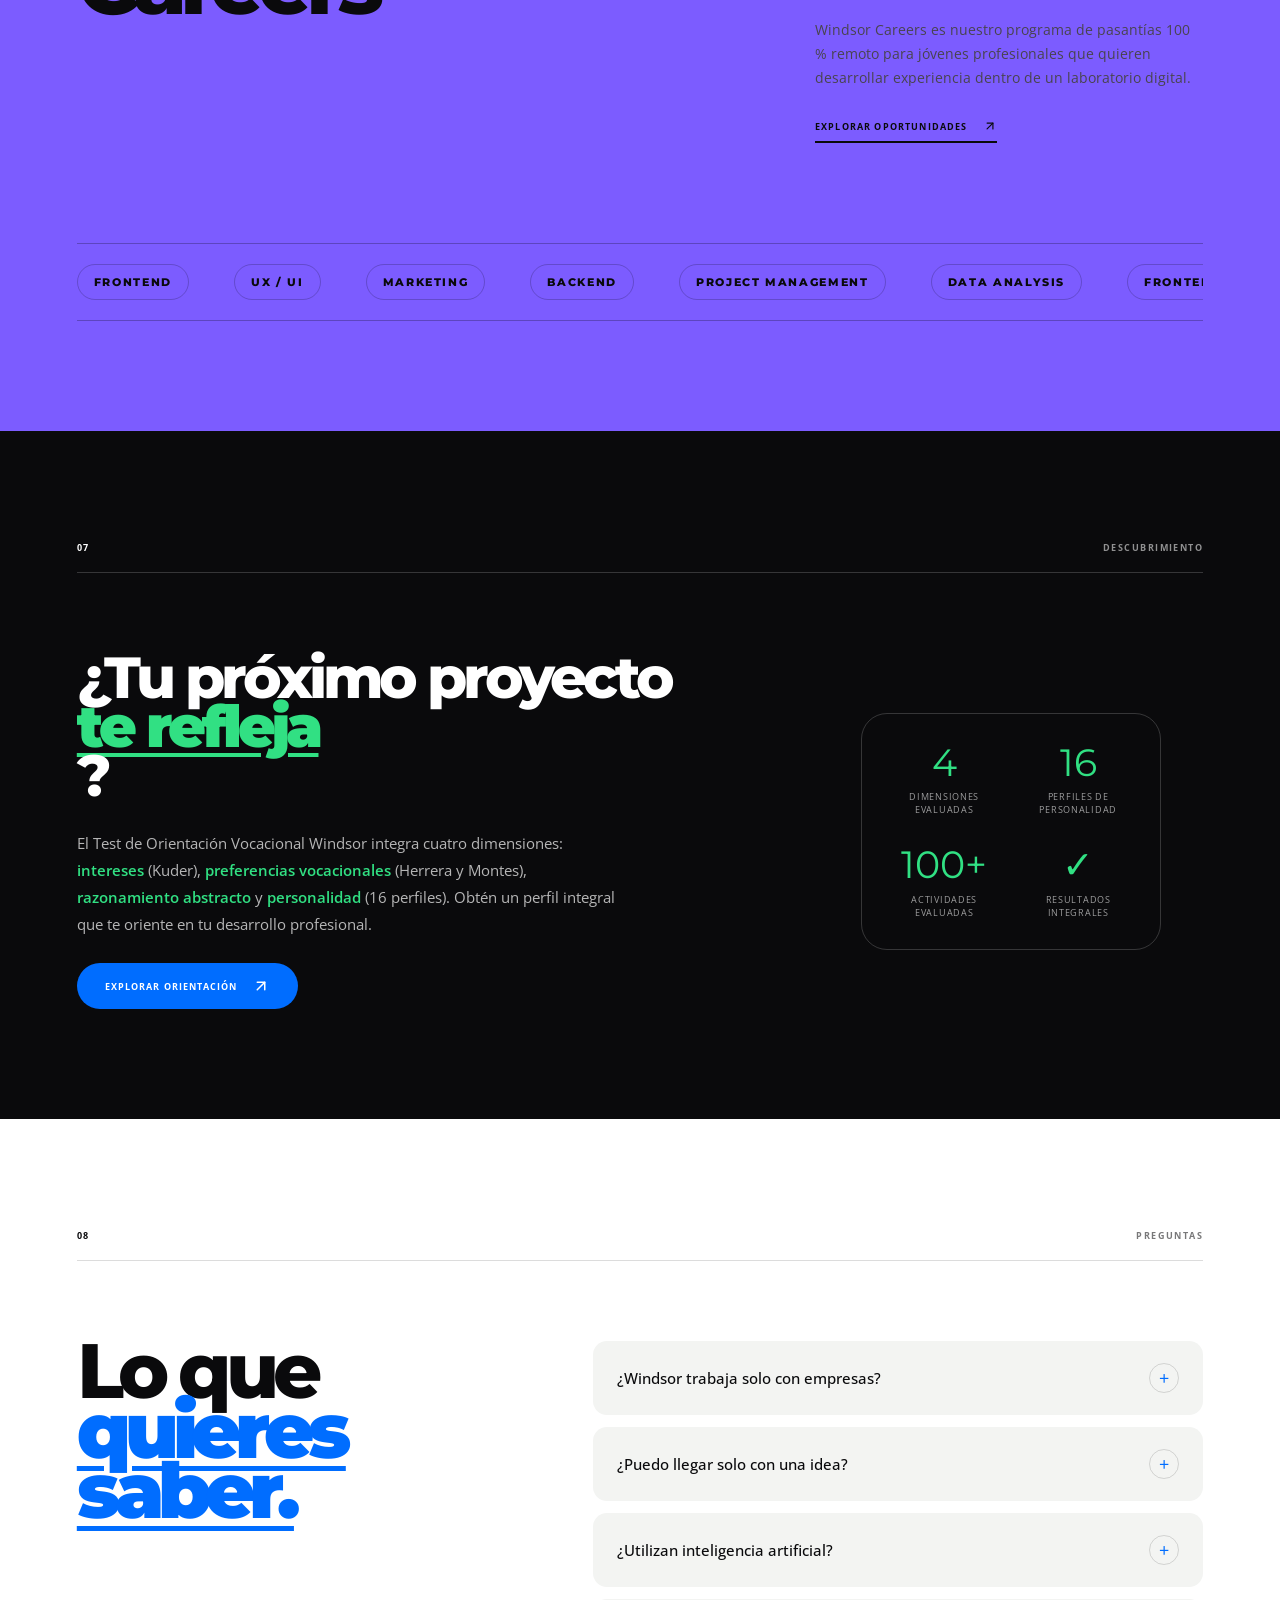
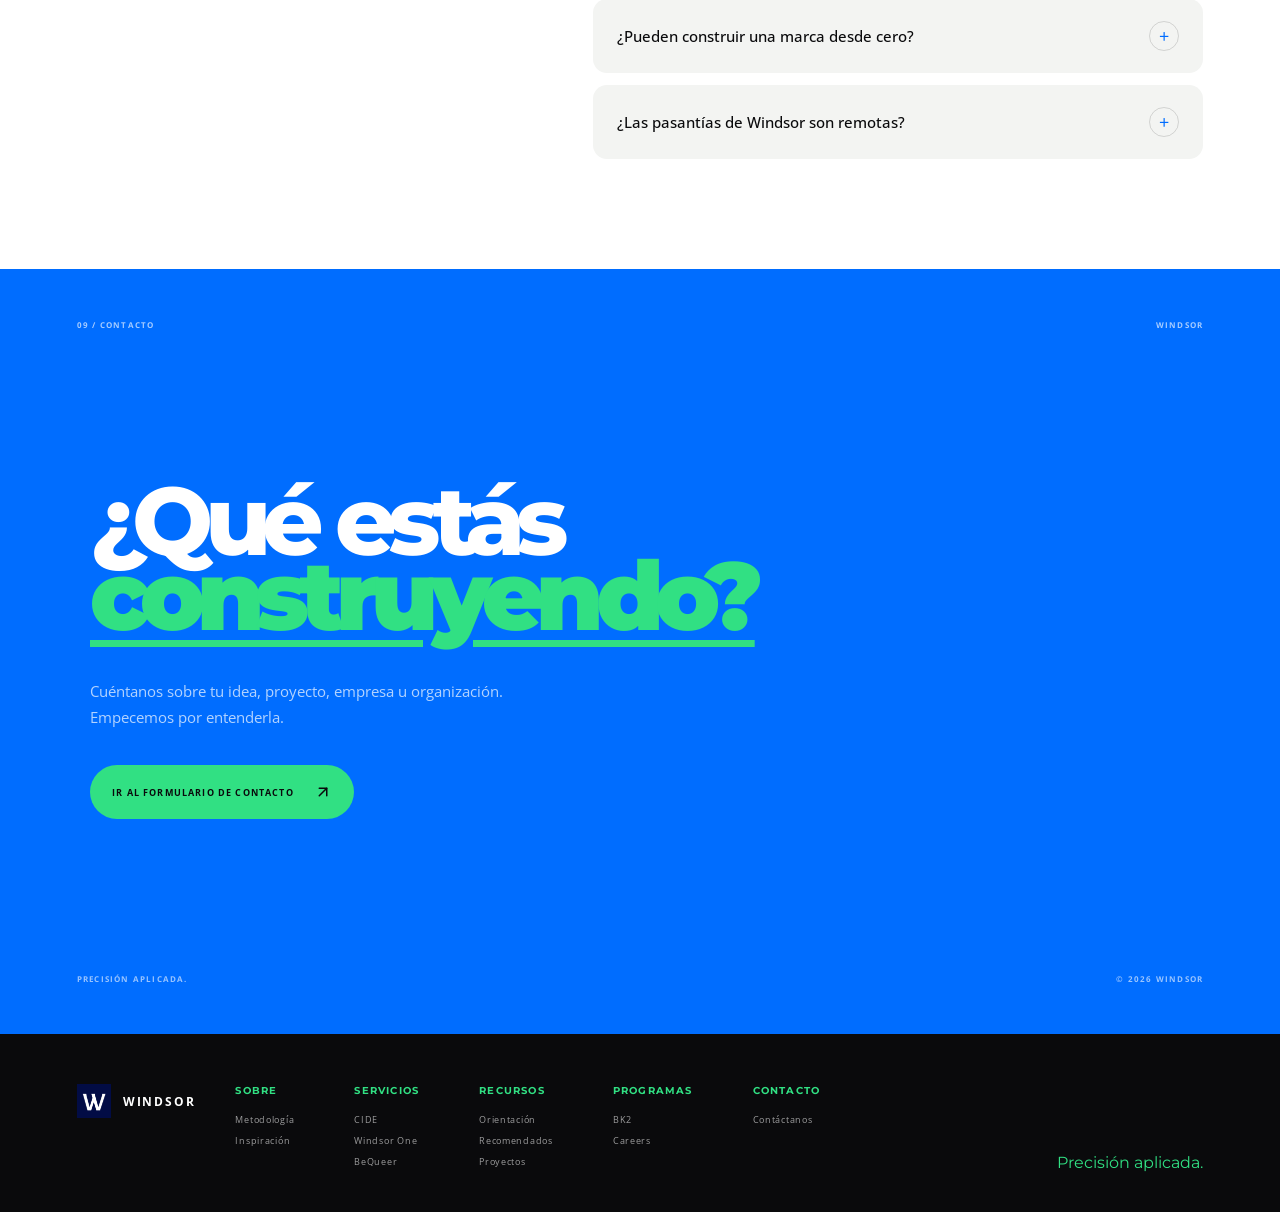
==== commit 1a860fa0: "Update index.html" ====
--- a/index.html
+++ b/index.html
@@ -13,14 +13,12 @@
 </head>
 <body>
 
-    <!-- PRELOADER -->
     <div class="preloader">
         <div class="preloader-logo">W</div>
         <div class="preloader-line"><span></span></div>
         <div class="preloader-text">WINDSOR</div>
     </div>
 
-    <!-- HEADER -->
     <header class="header">
         <a href="index.html" class="logo">
             <img src="assets/favicon.png" alt="Windsor" class="logo-icon" />
@@ -63,7 +61,6 @@
             </ul>
         </nav>
         <div class="header-actions">
-            <a href="login.html" class="login-btn">Iniciar sesión</a>
             <a href="contacto.html" class="header-button">
                 Hablemos
                 <span class="arrow-icon" aria-hidden="true">
@@ -77,7 +74,6 @@
         <button class="menu-button" aria-label="Abrir menú" aria-expanded="false"><span></span><span></span></button>
     </header>
 
-    <!-- MOBILE MENU -->
     <div class="mobile-menu">
         <div class="mobile-menu-inner">
             <div class="mobile-menu-label">NAVEGACIÓN</div>
@@ -293,10 +289,8 @@
             </div>
             <div class="contact-bottom"><span>PRECISIÓN APLICADA.</span><span>© 2026 WINDSOR</span></div>
         </section>
-
     </main>
 
-    <!-- FOOTER -->
     <footer class="footer">
         <div class="footer-logo">
             <img src="assets/favicon.png" alt="Windsor" style="width:34px; height:34px; display:block;" />
--- a/styles.css
+++ b/styles.css
@@ -92,19 +92,108 @@
     display:block;
 }
 .logo-name { font-family:var(--sans); }
-.desktop-nav {
-    display:flex; align-items:center; gap:32px;
-    font-size:10px; text-transform:uppercase; letter-spacing:0.12em;
-}
-.desktop-nav a { position:relative; opacity:0.75; transition:opacity 0.25s ease; }
-.desktop-nav a::after {
-    content:""; position:absolute; left:0; bottom:-7px;
-    width:100%; height:1px; background:currentColor;
-    transform:scaleX(0); transform-origin:right;
-    transition:transform 0.3s ease;
-}
-.desktop-nav a:hover, .desktop-nav a.active { opacity:1; }
-.desktop-nav a:hover::after, .desktop-nav a.active::after { transform:scaleX(1); transform-origin:left; }
+
+/* DESKTOP NAV con submenús */
+.desktop-nav .nav-list {
+    display: flex;
+    align-items: center;
+    gap: 30px;
+    list-style: none;
+    margin: 0;
+    padding: 0;
+}
+.desktop-nav .nav-list > li {
+    position: relative;
+}
+.desktop-nav .nav-list > li > a {
+    font-size: 10px;
+    text-transform: uppercase;
+    letter-spacing: 0.12em;
+    opacity: 0.75;
+    transition: opacity 0.25s;
+    padding: 8px 0;
+    display: block;
+}
+.desktop-nav .nav-list > li > a:hover,
+.desktop-nav .nav-list > li > a.active {
+    opacity: 1;
+}
+.desktop-nav .nav-list > li > a::after {
+    content: "";
+    position: absolute;
+    left: 0;
+    bottom: -4px;
+    width: 100%;
+    height: 1px;
+    background: currentColor;
+    transform: scaleX(0);
+    transition: transform 0.3s;
+}
+.desktop-nav .nav-list > li > a:hover::after,
+.desktop-nav .nav-list > li > a.active::after {
+    transform: scaleX(1);
+}
+/* Submenús */
+.desktop-nav .submenu {
+    position: absolute;
+    top: 100%;
+    left: 0;
+    min-width: 180px;
+    background: var(--black);
+    color: var(--white);
+    padding: 12px 0;
+    border-radius: var(--radius-sm);
+    box-shadow: 0 20px 40px rgba(0,0,0,0.5);
+    opacity: 0;
+    visibility: hidden;
+    transform: translateY(8px);
+    transition: opacity 0.25s ease, transform 0.25s ease, visibility 0.25s;
+    list-style: none;
+    margin: 0;
+    z-index: 10;
+}
+.desktop-nav .dropdown:hover .submenu {
+    opacity: 1;
+    visibility: visible;
+    transform: translateY(0);
+}
+.desktop-nav .submenu li a {
+    display: block;
+    padding: 8px 20px;
+    font-size: 10px;
+    letter-spacing: 0.08em;
+    opacity: 0.75;
+    transition: background 0.2s, opacity 0.2s;
+}
+.desktop-nav .submenu li a:hover {
+    background: rgba(255,255,255,0.06);
+    opacity: 1;
+}
+
+/* Header actions (botones) */
+.header-actions {
+    display: flex;
+    align-items: center;
+    gap: 18px;
+}
+.login-btn {
+    font-size: 9px;
+    font-weight: 700;
+    letter-spacing: 0.1em;
+    text-transform: uppercase;
+    color: var(--white);
+    opacity: 0.6;
+    transition: opacity 0.25s, color 0.25s;
+    padding: 8px 12px;
+    border: 1px solid rgba(255,255,255,0.2);
+    border-radius: var(--radius-pill);
+}
+.login-btn:hover {
+    opacity: 1;
+    border-color: var(--white);
+    color: var(--green);
+}
+
 .header-button {
     display:inline-flex; align-items:center; gap:15px;
     padding:13px 20px; background:var(--blue); border:1px solid var(--blue);
@@ -138,6 +227,14 @@
     gap:clamp(18px,4vw,30px);
 }
 .mobile-menu-label { margin-bottom:10px; color:var(--green); font-size:9px; font-weight:700; letter-spacing:0.2em; }
+.mobile-group-title {
+    font-size: 9px;
+    font-weight: 700;
+    letter-spacing: 0.2em;
+    color: var(--green);
+    margin: 15px 0 5px;
+    text-transform: uppercase;
+}
 .mobile-menu a { font-size:clamp(1.5rem,6vw,3rem); line-height:0.95; letter-spacing:-0.06em; transition:color 0.25s ease; }
 .mobile-menu a:hover { color:var(--green); }
 
@@ -1728,21 +1825,84 @@
    FOOTER (común)
 ========================================================= */
 .footer {
-    padding:35px 6vw; background:var(--black); color:var(--white);
-    display:grid; grid-template-columns:1fr auto 1fr; align-items:center; gap:40px;
-}
-.footer-logo { display:flex; align-items:center; gap:12px; font-size:12px; font-weight:700; letter-spacing:0.15em; }
-.footer-logo small { display:none; } /* eliminado LABORATORIO DIGITAL INDEPENDIENTE */
-.footer-links { display:flex; gap:25px; font-size:9px; font-weight:700; letter-spacing:0.1em; text-transform:uppercase; }
-.footer-links a { opacity:0.6; transition:opacity 0.25s ease; }
-.footer-links a:hover { opacity:1; }
-.footer-tagline { justify-self:end; color:var(--green); font-family:var(--serif); font-size:16px; }
+    display: flex;
+    flex-wrap: wrap;
+    justify-content: space-between;
+    align-items: flex-start;
+    gap: 40px;
+    padding: 50px 6vw 40px;
+    background: var(--black);
+    color: var(--white);
+}
+.footer-logo {
+    display: flex;
+    align-items: center;
+    gap: 12px;
+    font-size: 12px;
+    font-weight: 700;
+    letter-spacing: 0.15em;
+    flex: 0 0 auto;
+}
+.footer-groups {
+    display: flex;
+    flex-wrap: wrap;
+    gap: 40px 60px;
+    flex: 1 1 auto;
+}
+.footer-group h4 {
+    font-size: 10px;
+    font-weight: 700;
+    letter-spacing: 0.12em;
+    text-transform: uppercase;
+    color: var(--green);
+    margin-bottom: 12px;
+}
+.footer-group a {
+    display: block;
+    font-size: 9px;
+    letter-spacing: 0.08em;
+    opacity: 0.6;
+    padding: 4px 0;
+    transition: opacity 0.25s;
+}
+.footer-group a:hover {
+    opacity: 1;
+    color: var(--green);
+}
+.footer-tagline {
+    font-family: var(--serif);
+    font-size: 16px;
+    color: var(--green);
+    align-self: flex-end;
+    margin-left: auto;
+}
+@media (max-width: 800px) {
+    .footer {
+        flex-direction: column;
+        align-items: stretch;
+        gap: 30px;
+    }
+    .footer-groups {
+        gap: 25px;
+        justify-content: space-between;
+    }
+    .footer-tagline {
+        margin-left: 0;
+        align-self: flex-start;
+    }
+}
+@media (max-width: 520px) {
+    .footer-groups {
+        flex-direction: column;
+        gap: 20px;
+    }
+}
 
 /* =========================================================
    RESPONSIVE
 ========================================================= */
 @media (max-width: 1100px) {
-    .desktop-nav { gap:20px; }
+    .desktop-nav .nav-list { gap:20px; }
     .service-card { min-height:540px; }
     .principles-grid { grid-template-columns:repeat(2, minmax(0,1fr)); }
 }
@@ -1756,8 +1916,9 @@
 }
 @media (max-width: 800px) {
     .section { padding:80px 6vw; }
-    .desktop-nav, .header-button { display:none; }
+    .desktop-nav .nav-list, .header-button { display:none; }
     .menu-button { display:flex; }
+    .header-actions .login-btn { display:none; } /* Ocultamos login en móvil para no saturar */
     .hero { min-height:100svh; height:auto; }
     .hero-topline { padding-top:105px; align-items:flex-start; flex-direction:column; gap:8px; }
     .hero-content { margin:0; padding-top:55px; padding-bottom:65px; }
@@ -1785,8 +1946,6 @@
     .faq-layout { gap:50px; }
     .contact { min-height:650px; padding:40px 6vw; }
     .contact-main { padding:70px 0; }
-    .footer { grid-template-columns:1fr; gap:30px; }
-    .footer-tagline { justify-self:start; }
     .cide-hero, .ov-hero, .bk2-hero, .careers-hero, .metodologia-hero { padding:120px 6vw 60px; }
     .recomendados-hero { height:100vh; min-height:400px; }
     .intro-recomendados { padding:60px 6vw; }
@@ -1861,7 +2020,6 @@
     .contact-main h2 { font-size:clamp(2.85rem, 13.5vw, 4.5rem); }
     .contact-main p { margin-top:30px; font-size:13px; }
     .contact-top, .contact-bottom { font-size:7px; }
-    .footer-links { flex-wrap:wrap; gap:15px 20px; }
     .areas-grid { grid-template-columns:1fr; }
     .ov-hero .areas-grid { grid-template-columns:1fr; }
     .areas-grid (careers) { grid-template-columns:1fr; }
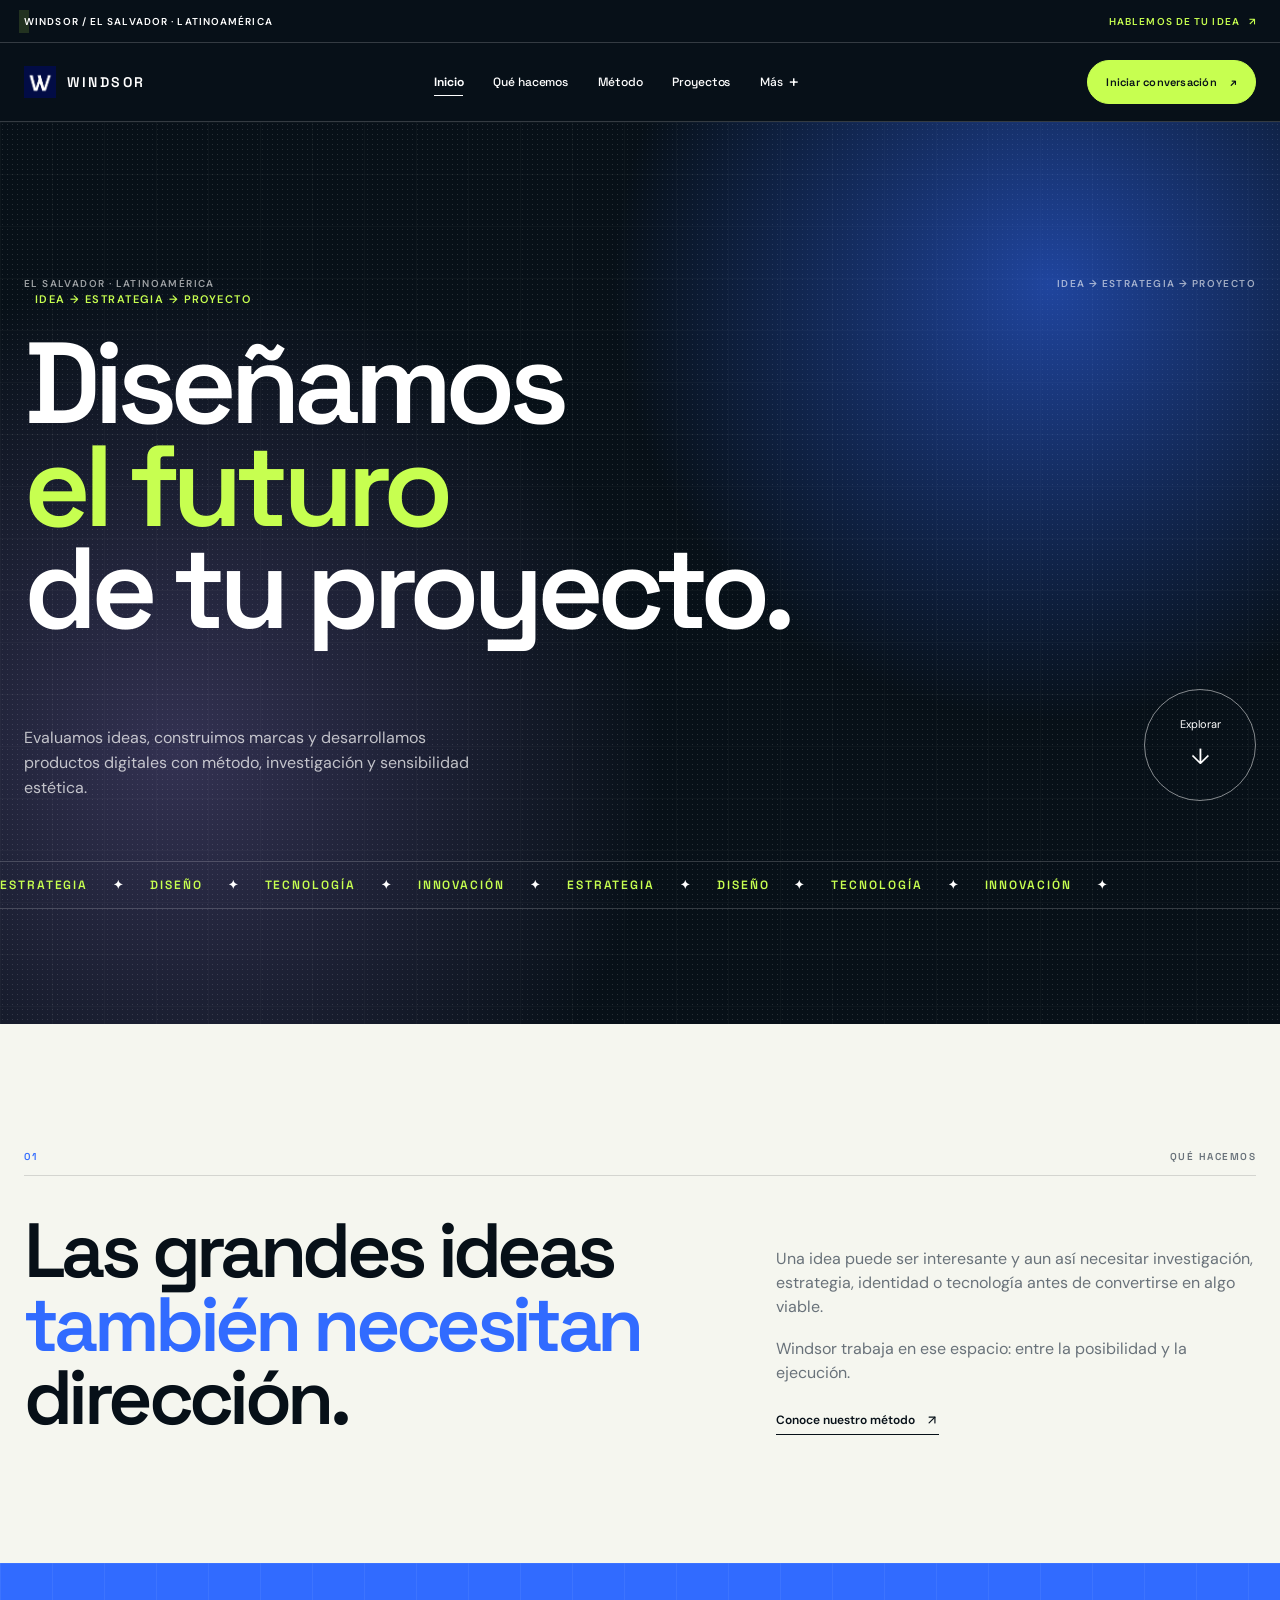
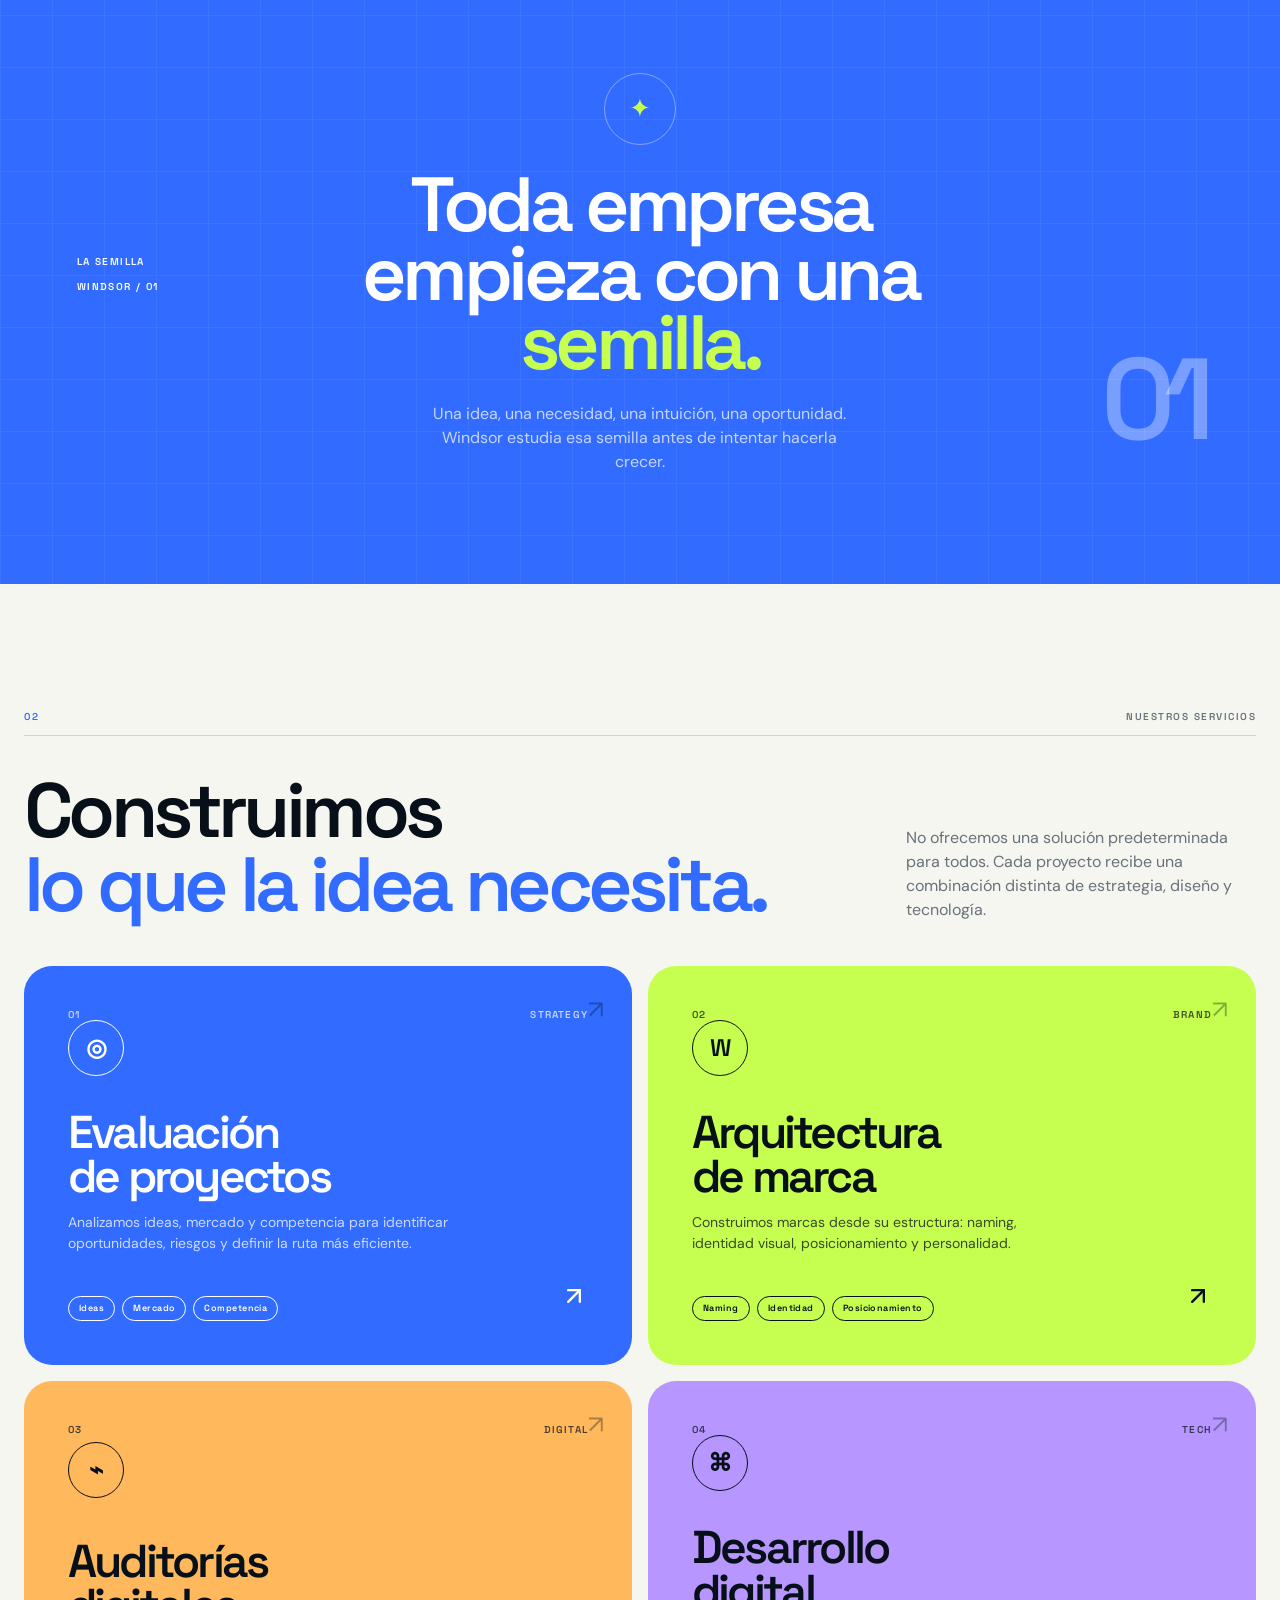
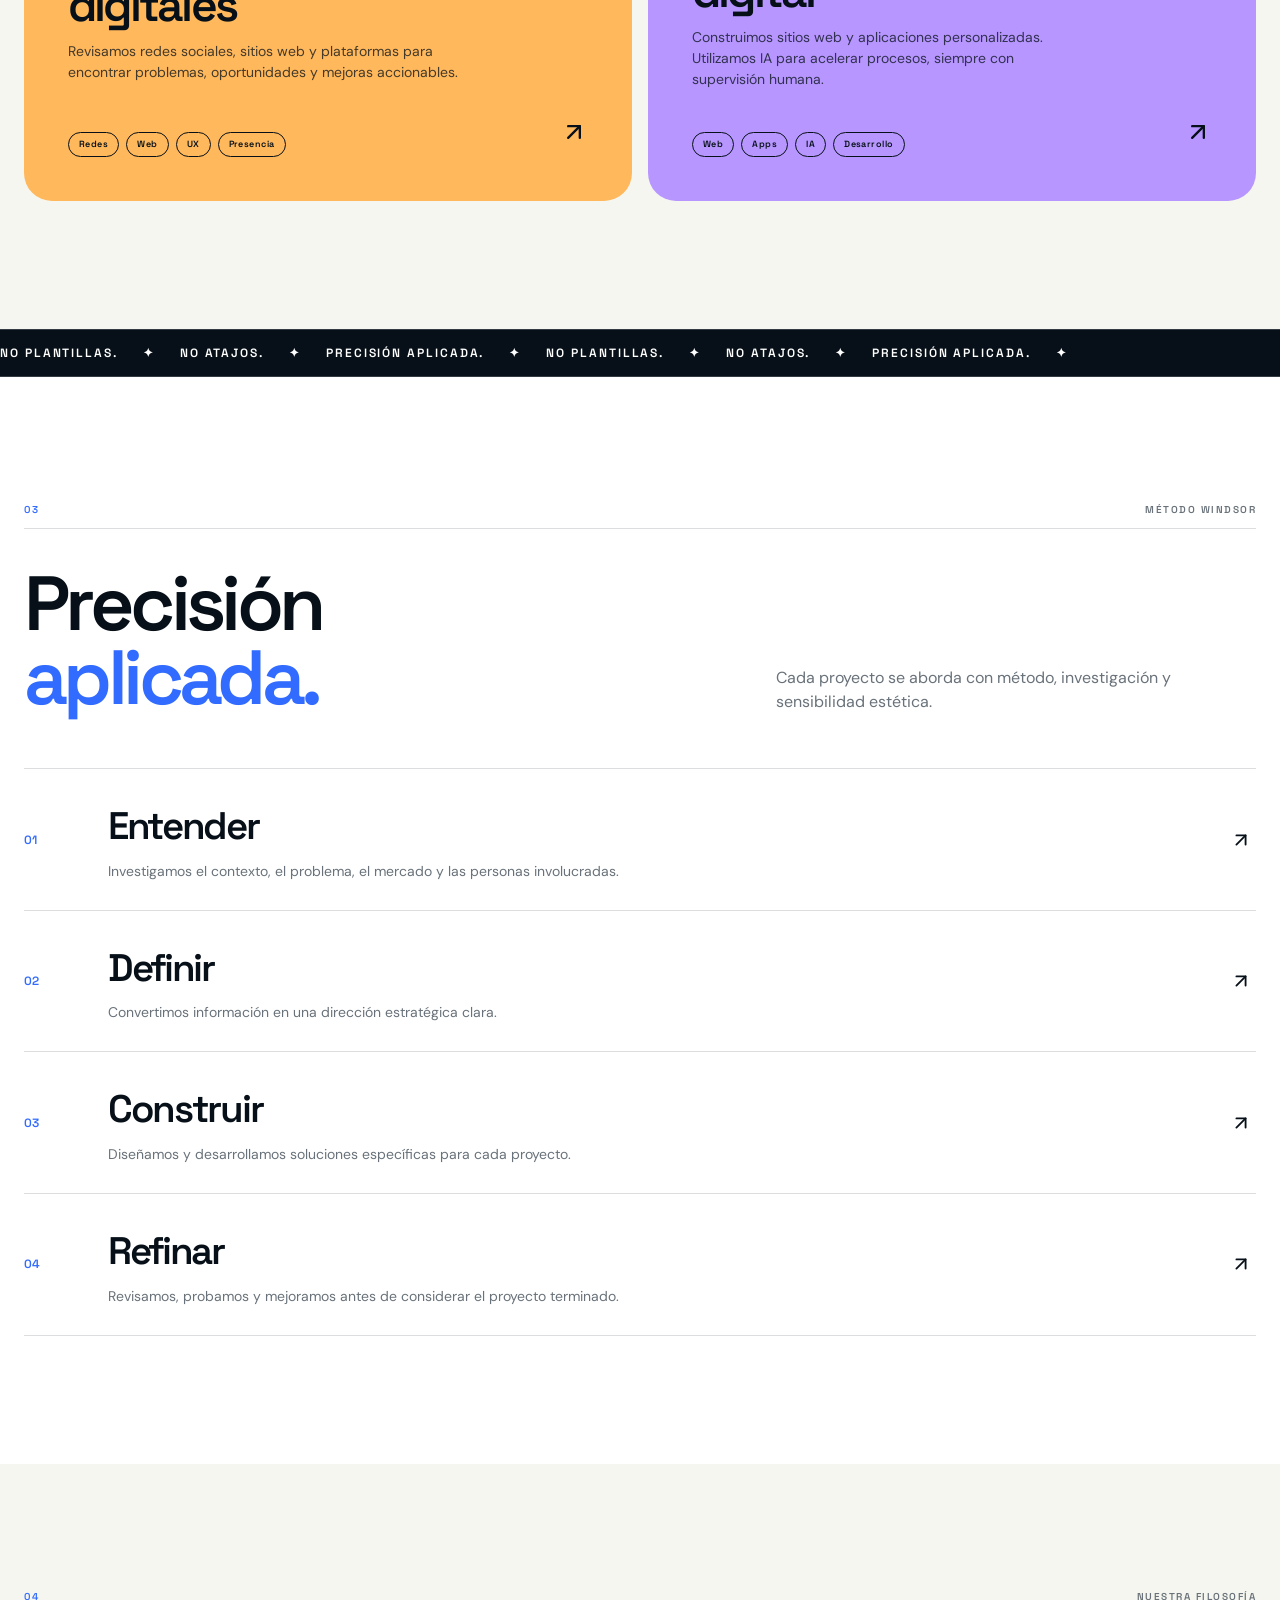
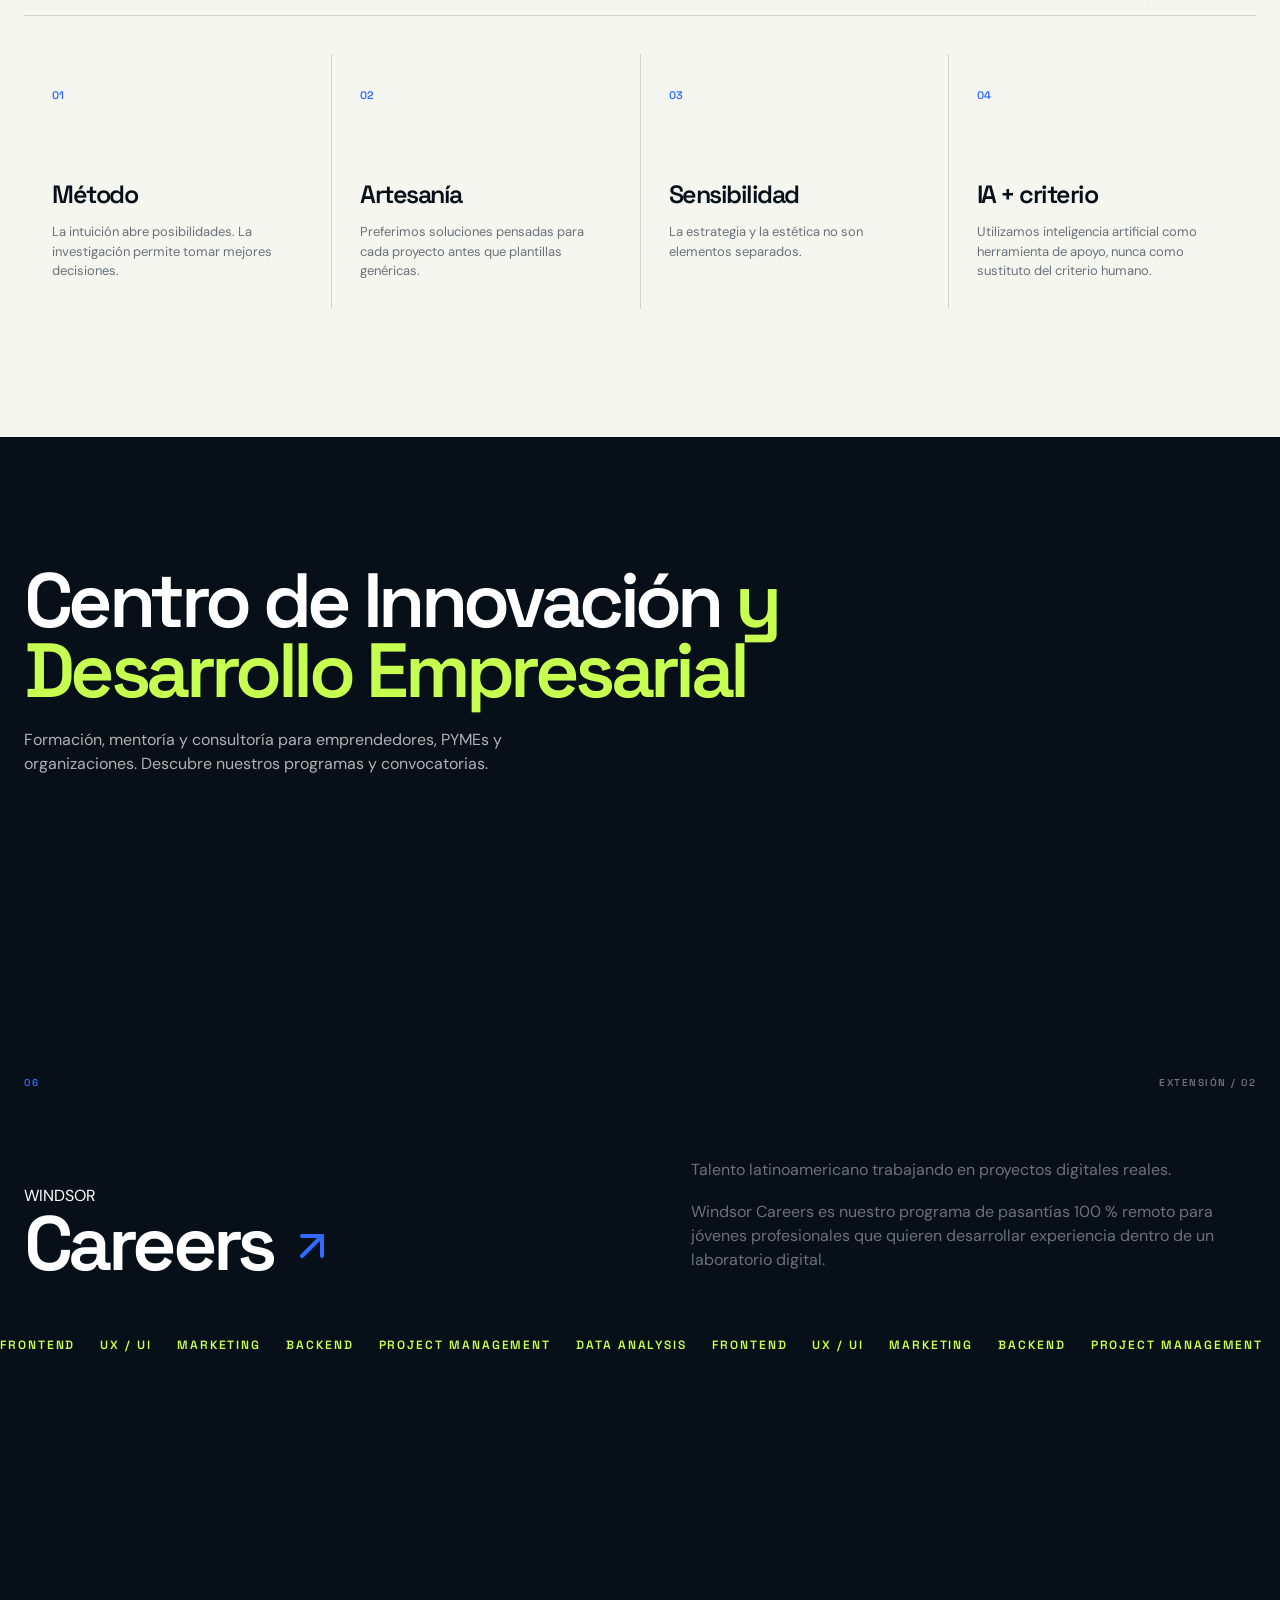
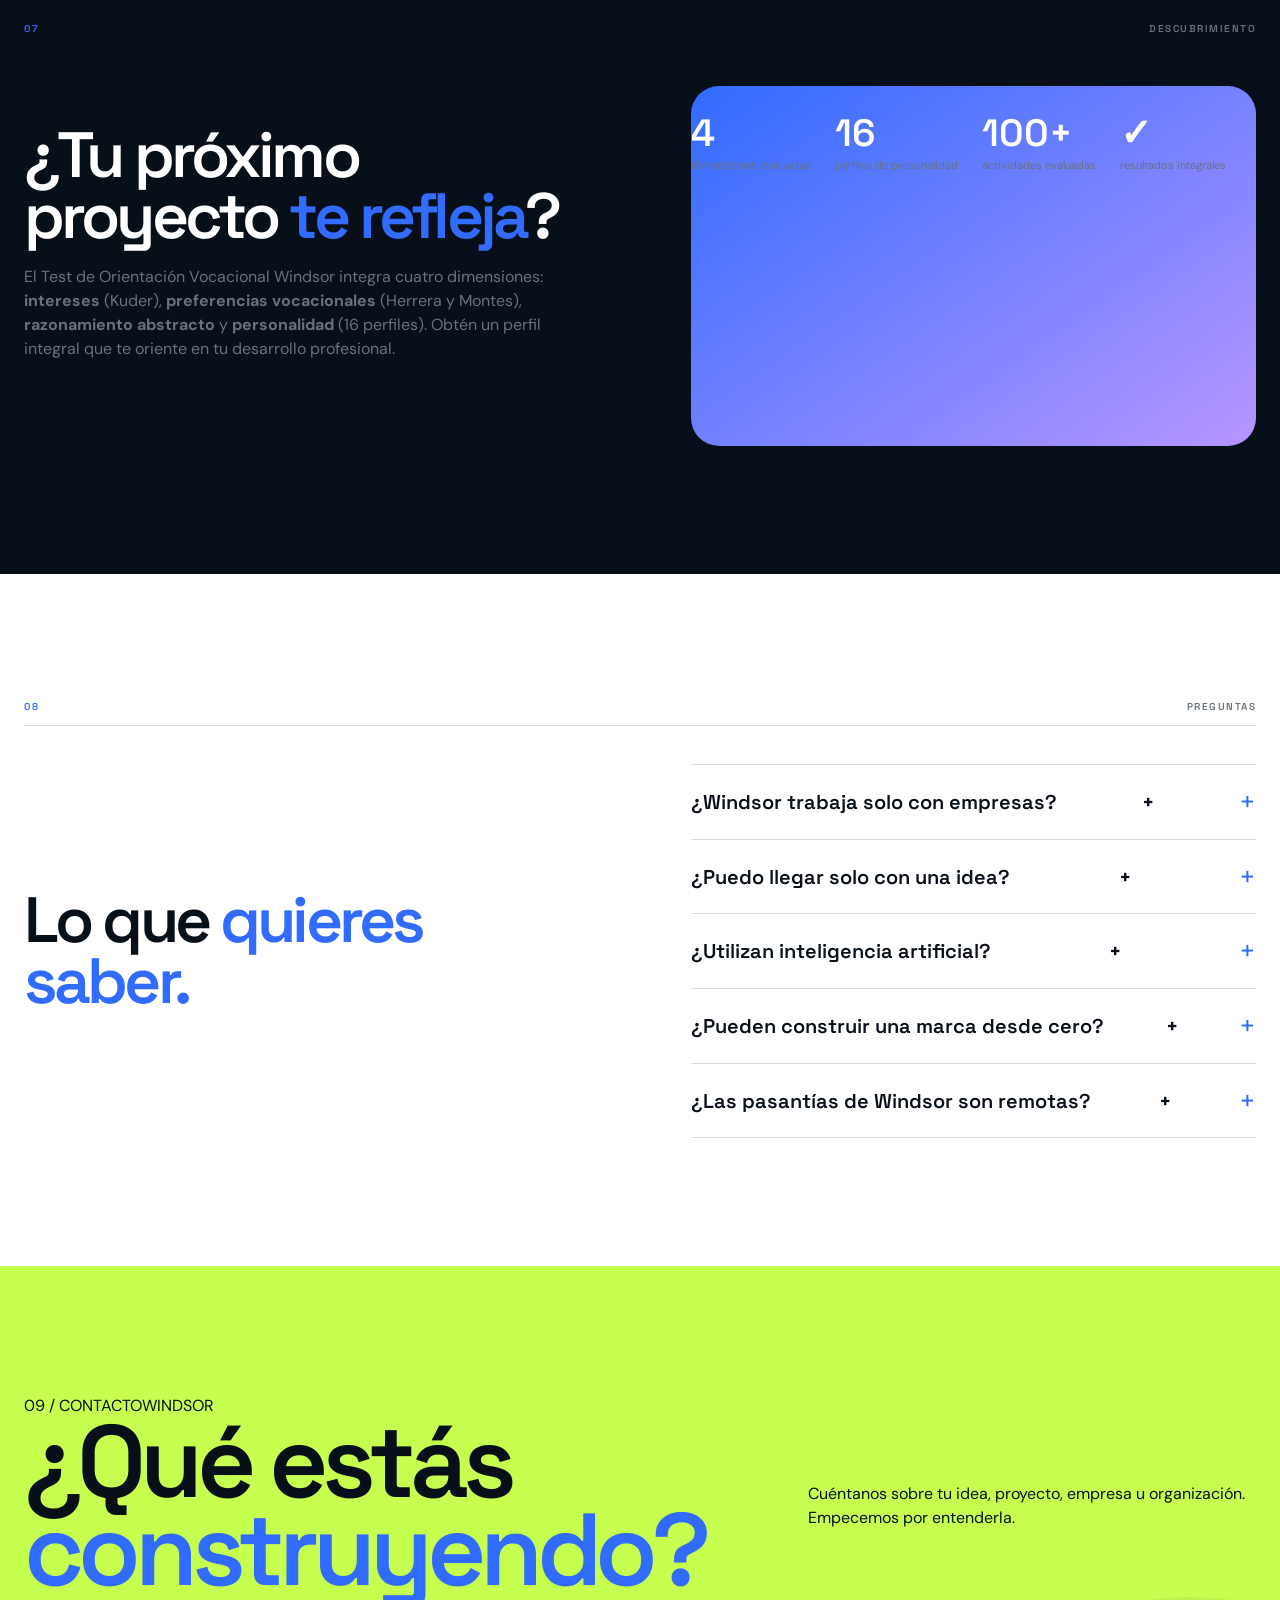
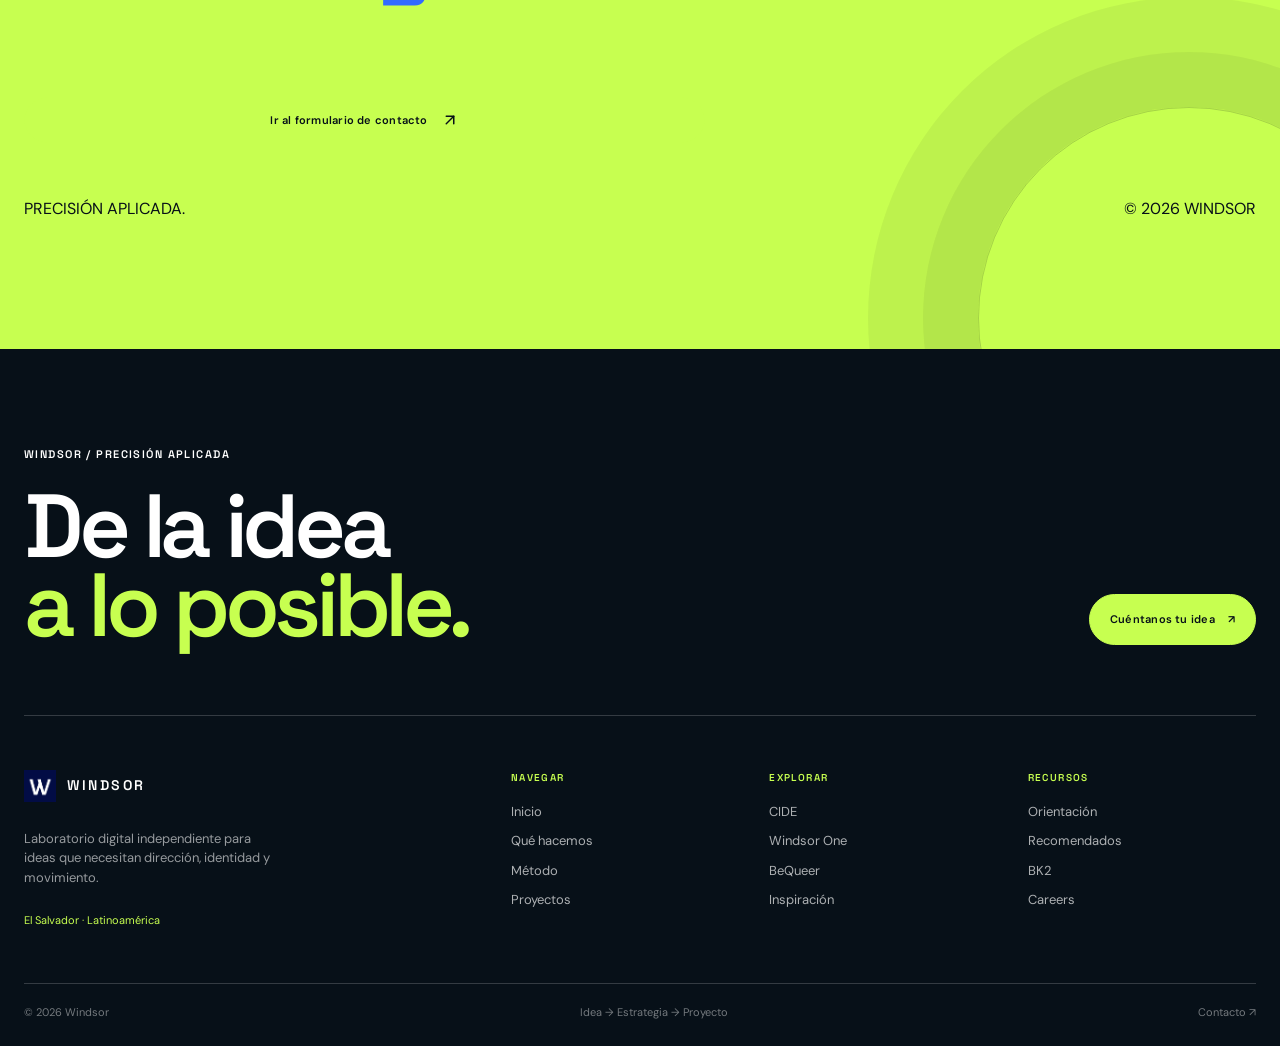
==== commit 951f396f: "feat: reestructura toda la experiencia de Windsor" ====
--- a/index.html
+++ b/index.html
@@ -1,332 +1,281 @@
 <!DOCTYPE html>
+
 <html lang="es">
 <head>
-    <meta charset="UTF-8" />
-    <meta name="viewport" content="width=device-width, initial-scale=1.0" />
-    <title>Windsor — Precisión aplicada</title>
-    <meta name="description" content="Windsor es un laboratorio digital independiente. Evaluamos ideas, construimos marcas y desarrollamos productos digitales." />
-    <link rel="icon" href="assets/favicon.png" type="image/png" />
-    <link rel="preconnect" href="https://fonts.googleapis.com" />
-    <link rel="preconnect" href="https://fonts.gstatic.com" crossorigin />
-    <link href="https://fonts.googleapis.com/css2?family=Montserrat:wght@400;500;600;700;800;900&family=Open+Sans:wght@400;500;600;700&display=swap" rel="stylesheet" />
-    <link rel="stylesheet" href="styles.css" />
+<meta charset="utf-8"/>
+<meta content="width=device-width, initial-scale=1.0" name="viewport"/>
+<title>Windsor — Precisión aplicada</title>
+<meta content="Windsor es un laboratorio digital independiente. Evaluamos ideas, construimos marcas y desarrollamos productos digitales." name="description"/>
+<link href="assets/favicon.png" rel="icon" type="image/png"/>
+<link href="https://fonts.googleapis.com" rel="preconnect"/>
+<link crossorigin="" href="https://fonts.gstatic.com" rel="preconnect"/>
+<link href="https://fonts.googleapis.com/css2?family=DM+Sans:wght@400;500;600;700&amp;family=Space+Grotesk:wght@400;500;600;700&amp;display=swap" rel="stylesheet"/>
+<link href="styles.css" rel="stylesheet"/>
 </head>
-<body>
-
-    <div class="preloader">
-        <div class="preloader-logo">W</div>
-        <div class="preloader-line"><span></span></div>
-        <div class="preloader-text">WINDSOR</div>
-    </div>
-
-    <header class="header">
-        <a href="index.html" class="logo">
-            <img src="assets/favicon.png" alt="Windsor" class="logo-icon" />
-            <span class="logo-name">WINDSOR</span>
-        </a>
-        <nav class="desktop-nav">
-            <ul class="nav-list">
-                <li><a href="index.html">Inicio</a></li>
-                <li class="dropdown">
-                    <a href="#">Sobre</a>
-                    <ul class="submenu">
-                        <li><a href="metodologia.html">Metodología</a></li>
-                        <li><a href="inspiracion.html">Inspiración</a></li>
-                    </ul>
-                </li>
-                <li class="dropdown">
-                    <a href="#">Servicios</a>
-                    <ul class="submenu">
-                        <li><a href="cide.html">CIDE</a></li>
-                        <li><a href="windsor-one.html">Windsor One</a></li>
-                        <li><a href="BeQueer.html">BeQueer</a></li>
-                    </ul>
-                </li>
-                <li class="dropdown">
-                    <a href="#">Recursos</a>
-                    <ul class="submenu">
-                        <li><a href="orientacion-vocacional.html">Orientación</a></li>
-                        <li><a href="recomendados.html">Recomendados</a></li>
-                        <li><a href="proyectos.html">Proyectos</a></li>
-                    </ul>
-                </li>
-                <li class="dropdown">
-                    <a href="#">Programas</a>
-                    <ul class="submenu">
-                        <li><a href="becas.html">BK2</a></li>
-                        <li><a href="careers.html">Careers</a></li>
-                    </ul>
-                </li>
-                <li><a href="contacto.html">Contacto</a></li>
-            </ul>
-        </nav>
-        <div class="header-actions">
-            <a href="contacto.html" class="header-button">
-                Hablemos
-                <span class="arrow-icon" aria-hidden="true">
-                    <svg width="16" height="16" viewBox="0 0 24 24" fill="none" stroke="currentColor" stroke-width="2" stroke-linecap="round" stroke-linejoin="round">
-                        <line x1="7" y1="17" x2="17" y2="7" />
-                        <polyline points="7 7 17 7 17 17" />
-                    </svg>
-                </span>
-            </a>
-        </div>
-        <button class="menu-button" aria-label="Abrir menú" aria-expanded="false"><span></span><span></span></button>
-    </header>
-
-    <div class="mobile-menu">
-        <div class="mobile-menu-inner">
-            <div class="mobile-menu-label">NAVEGACIÓN</div>
-            <a href="index.html">Inicio</a>
-            <div class="mobile-group-title">Sobre</div>
-            <a href="metodologia.html">Metodología</a>
-            <a href="inspiracion.html">Inspiración</a>
-            <div class="mobile-group-title">Servicios</div>
-            <a href="cide.html">CIDE</a>
-            <a href="windsor-one.html">Windsor One</a>
-            <a href="BeQueer.html">BeQueer</a>
-            <div class="mobile-group-title">Recursos</div>
-            <a href="orientacion-vocacional.html">Orientación</a>
-            <a href="recomendados.html">Recomendados</a>
-            <a href="proyectos.html">Proyectos</a>
-            <div class="mobile-group-title">Programas</div>
-            <a href="becas.html">BK2</a>
-            <a href="careers.html">Careers</a>
-            <a href="contacto.html">Contacto</a>
-        </div>
-    </div>
-
-    <main id="inicio">
-        <!-- HERO -->
-        <section class="hero">
-            <div class="hero-noise"></div>
-            <div class="hero-topline">
-                <span>EL SALVADOR · LATINOAMÉRICA</span>
-                <span>IDEA → ESTRATEGIA → PROYECTO</span>
-            </div>
-            <div class="hero-content">
-                <div class="hero-small"><span class="green-dot"></span>IDEA → ESTRATEGIA → PROYECTO</div>
-                <h1>Diseñamos <em>el futuro</em> de tu proyecto.</h1>
-                <div class="hero-bottom">
-                    <p>Evaluamos ideas, construimos marcas y desarrollamos productos digitales con método, investigación y sensibilidad estética.</p>
-                    <a href="#servicios" class="circle-button"><span>Explorar</span><strong>↓</strong></a>
-                </div>
-            </div>
-            <div class="hero-marquee">
-                <div class="marquee-track">
-                    <span>ESTRATEGIA</span> <b>✦</b><span>DISEÑO</span> <b>✦</b><span>TECNOLOGÍA</span> <b>✦</b><span>INNOVACIÓN</span> <b>✦</b>
-                    <span>ESTRATEGIA</span> <b>✦</b><span>DISEÑO</span> <b>✦</b><span>TECNOLOGÍA</span> <b>✦</b><span>INNOVACIÓN</span> <b>✦</b>
-                </div>
-            </div>
-        </section>
-
-        <!-- INTRO -->
-        <section class="intro section">
-            <div class="section-meta"><span>01</span><span>QUÉ HACEMOS</span></div>
-            <div class="intro-layout">
-                <h2>Las grandes ideas <span>también necesitan</span> dirección.</h2>
-                <div class="intro-copy">
-                    <p>Una idea puede ser interesante y aun así necesitar investigación, estrategia, identidad o tecnología antes de convertirse en algo viable.</p>
-                    <p>Windsor trabaja en ese espacio: entre la posibilidad y la ejecución.</p>
-                    <a href="#metodo" class="underlined-link">Conoce nuestro método <span class="arrow-icon" aria-hidden="true"><svg width="14" height="14" viewBox="0 0 24 24" fill="none" stroke="currentColor" stroke-width="2" stroke-linecap="round" stroke-linejoin="round"><line x1="7" y1="17" x2="17" y2="7" /><polyline points="7 7 17 7 17 17" /></svg></span></a>
-                </div>
-            </div>
-        </section>
-
-        <!-- SEMILLA -->
-        <section class="seed-section">
-            <div class="seed-side"><span>LA SEMILLA</span><span>WINDSOR / 01</span></div>
-            <div class="seed-main">
-                <div class="seed-circle"><span>✦</span></div>
-                <h2>Toda empresa <br /> empieza con una <em>semilla.</em></h2>
-                <p>Una idea, una necesidad, una intuición, una oportunidad. Windsor estudia esa semilla antes de intentar hacerla crecer.</p>
-            </div>
-            <div class="seed-number">01</div>
-        </section>
-
-        <!-- SERVICIOS -->
-        <section class="services section" id="servicios">
-            <div class="section-meta"><span>02</span><span>NUESTROS SERVICIOS</span></div>
-            <div class="services-heading">
-                <h2>Construimos <span>lo que la idea necesita.</span></h2>
-                <p>No ofrecemos una solución predeterminada para todos. Cada proyecto recibe una combinación distinta de estrategia, diseño y tecnología.</p>
-            </div>
-            <div class="service-cards">
-                <article class="service-card service-blue">
-                    <div class="card-top"><span>01</span><span>STRATEGY</span></div>
-                    <div class="card-icon"><span>◎</span></div>
-                    <div class="card-content"><h3>Evaluación <br /> de proyectos</h3><p>Analizamos ideas, mercado y competencia para identificar oportunidades, riesgos y definir la ruta más eficiente.</p></div>
-                    <div class="card-bottom"><div class="card-tags"><span>Ideas</span><span>Mercado</span><span>Competencia</span></div><span class="card-arrow" aria-hidden="true"><svg width="28" height="28" viewBox="0 0 24 24" fill="none" stroke="currentColor" stroke-width="2" stroke-linecap="round" stroke-linejoin="round"><line x1="7" y1="17" x2="17" y2="7" /><polyline points="7 7 17 7 17 17" /></svg></span></div>
-                </article>
-                <article class="service-card service-green">
-                    <div class="card-top"><span>02</span><span>BRAND</span></div>
-                    <div class="card-icon"><span>W</span></div>
-                    <div class="card-content"><h3>Arquitectura <br /> de marca</h3><p>Construimos marcas desde su estructura: naming, identidad visual, posicionamiento y personalidad.</p></div>
-                    <div class="card-bottom"><div class="card-tags"><span>Naming</span><span>Identidad</span><span>Posicionamiento</span></div><span class="card-arrow" aria-hidden="true"><svg width="28" height="28" viewBox="0 0 24 24" fill="none" stroke="currentColor" stroke-width="2" stroke-linecap="round" stroke-linejoin="round"><line x1="7" y1="17" x2="17" y2="7" /><polyline points="7 7 17 7 17 17" /></svg></span></div>
-                </article>
-                <article class="service-card service-yellow">
-                    <div class="card-top"><span>03</span><span>DIGITAL</span></div>
-                    <div class="card-icon"><span>⌁</span></div>
-                    <div class="card-content"><h3>Auditorías <br /> digitales</h3><p>Revisamos redes sociales, sitios web y plataformas para encontrar problemas, oportunidades y mejoras accionables.</p></div>
-                    <div class="card-bottom"><div class="card-tags"><span>Redes</span><span>Web</span><span>UX</span><span>Presencia</span></div><span class="card-arrow" aria-hidden="true"><svg width="28" height="28" viewBox="0 0 24 24" fill="none" stroke="currentColor" stroke-width="2" stroke-linecap="round" stroke-linejoin="round"><line x1="7" y1="17" x2="17" y2="7" /><polyline points="7 7 17 7 17 17" /></svg></span></div>
-                </article>
-                <article class="service-card service-purple">
-                    <div class="card-top"><span>04</span><span>TECH</span></div>
-                    <div class="card-icon"><span>⌘</span></div>
-                    <div class="card-content"><h3>Desarrollo <br /> digital</h3><p>Construimos sitios web y aplicaciones personalizadas. Utilizamos IA para acelerar procesos, siempre con supervisión humana.</p></div>
-                    <div class="card-bottom"><div class="card-tags"><span>Web</span><span>Apps</span><span>IA</span><span>Desarrollo</span></div><span class="card-arrow" aria-hidden="true"><svg width="28" height="28" viewBox="0 0 24 24" fill="none" stroke="currentColor" stroke-width="2" stroke-linecap="round" stroke-linejoin="round"><line x1="7" y1="17" x2="17" y2="7" /><polyline points="7 7 17 7 17 17" /></svg></span></div>
-                </article>
-            </div>
-        </section>
-
-        <!-- STATEMENT -->
-        <div class="statement-marquee">
-            <div class="statement-track">
-                <span>NO PLANTILLAS.</span> <b>✦</b><span>NO ATAJOS.</span> <b>✦</b><span>PRECISIÓN APLICADA.</span> <b>✦</b>
-                <span>NO PLANTILLAS.</span> <b>✦</b><span>NO ATAJOS.</span> <b>✦</b><span>PRECISIÓN APLICADA.</span> <b>✦</b>
-            </div>
-        </div>
-
-        <!-- MÉTODO -->
-        <section class="method section" id="metodo">
-            <div class="section-meta"><span>03</span><span>MÉTODO WINDSOR</span></div>
-            <div class="method-heading">
-                <h2>Precisión <em>aplicada.</em></h2>
-                <p>Cada proyecto se aborda con método, investigación y sensibilidad estética.</p>
-            </div>
-            <div class="method-list">
-                <div class="method-row"><span>01</span><div><h3>Entender</h3><p>Investigamos el contexto, el problema, el mercado y las personas involucradas.</p></div><b class="arrow-icon" aria-hidden="true"><svg width="22" height="22" viewBox="0 0 24 24" fill="none" stroke="currentColor" stroke-width="2" stroke-linecap="round" stroke-linejoin="round"><line x1="7" y1="17" x2="17" y2="7" /><polyline points="7 7 17 7 17 17" /></svg></b></div>
-                <div class="method-row"><span>02</span><div><h3>Definir</h3><p>Convertimos información en una dirección estratégica clara.</p></div><b class="arrow-icon" aria-hidden="true"><svg width="22" height="22" viewBox="0 0 24 24" fill="none" stroke="currentColor" stroke-width="2" stroke-linecap="round" stroke-linejoin="round"><line x1="7" y1="17" x2="17" y2="7" /><polyline points="7 7 17 7 17 17" /></svg></b></div>
-                <div class="method-row"><span>03</span><div><h3>Construir</h3><p>Diseñamos y desarrollamos soluciones específicas para cada proyecto.</p></div><b class="arrow-icon" aria-hidden="true"><svg width="22" height="22" viewBox="0 0 24 24" fill="none" stroke="currentColor" stroke-width="2" stroke-linecap="round" stroke-linejoin="round"><line x1="7" y1="17" x2="17" y2="7" /><polyline points="7 7 17 7 17 17" /></svg></b></div>
-                <div class="method-row"><span>04</span><div><h3>Refinar</h3><p>Revisamos, probamos y mejoramos antes de considerar el proyecto terminado.</p></div><b class="arrow-icon" aria-hidden="true"><svg width="22" height="22" viewBox="0 0 24 24" fill="none" stroke="currentColor" stroke-width="2" stroke-linecap="round" stroke-linejoin="round"><line x1="7" y1="17" x2="17" y2="7" /><polyline points="7 7 17 7 17 17" /></svg></b></div>
-            </div>
-        </section>
-
-        <!-- PRINCIPIOS -->
-        <section class="principles section">
-            <div class="section-meta"><span>04</span><span>NUESTRA FILOSOFÍA</span></div>
-            <div class="principles-grid">
-                <div><span>01</span><h3>Método</h3><p>La intuición abre posibilidades. La investigación permite tomar mejores decisiones.</p></div>
-                <div><span>02</span><h3>Artesanía</h3><p>Preferimos soluciones pensadas para cada proyecto antes que plantillas genéricas.</p></div>
-                <div><span>03</span><h3>Sensibilidad</h3><p>La estrategia y la estética no son elementos separados.</p></div>
-                <div><span>04</span><h3>IA + criterio</h3><p>Utilizamos inteligencia artificial como herramienta de apoyo, nunca como sustituto del criterio humano.</p></div>
-            </div>
-        </section>
-
-        <!-- CIDE LINK -->
-        <section class="cide-link section">
-            <div class="container">
-                <h2>Centro de Innovación <span>y Desarrollo Empresarial</span></h2>
-                <p>Formación, mentoría y consultoría para emprendedores, PYMEs y organizaciones. Descubre nuestros programas y convocatorias.</p>
-                <a href="cide.html" class="hook-button">Conocer CIDE <span class="arrow-icon" aria-hidden="true"><svg width="16" height="16" viewBox="0 0 24 24" fill="none" stroke="currentColor" stroke-width="2" stroke-linecap="round" stroke-linejoin="round"><line x1="7" y1="17" x2="17" y2="7" /><polyline points="7 7 17 7 17 17" /></svg></span></a>
-            </div>
-        </section>
-
-        <!-- CAREERS -->
-        <section class="careers section" id="careers">
-            <div class="section-meta"><span>06</span><span>EXTENSIÓN / 02</span></div>
-            <div class="careers-layout">
-                <div>
-                    <span class="extension-label">WINDSOR</span>
-                    <h2>Careers <em class="arrow-icon" aria-hidden="true"><svg width="48" height="48" viewBox="0 0 24 24" fill="none" stroke="currentColor" stroke-width="2" stroke-linecap="round" stroke-linejoin="round"><line x1="7" y1="17" x2="17" y2="7" /><polyline points="7 7 17 7 17 17" /></svg></em></h2>
-                </div>
-                <div class="careers-copy">
-                    <p class="large-copy">Talento latinoamericano trabajando en proyectos digitales reales.</p>
-                    <p>Windsor Careers es nuestro programa de pasantías 100 % remoto para jóvenes profesionales que quieren desarrollar experiencia dentro de un laboratorio digital.</p>
-                    <a href="careers.html" class="dark-link">Explorar oportunidades <span class="arrow-icon" aria-hidden="true"><svg width="14" height="14" viewBox="0 0 24 24" fill="none" stroke="currentColor" stroke-width="2" stroke-linecap="round" stroke-linejoin="round"><line x1="7" y1="17" x2="17" y2="7" /><polyline points="7 7 17 7 17 17" /></svg></span></a>
-                </div>
-            </div>
-            <div class="career-marquee">
-                <div class="career-track">
-                    <span>FRONTEND</span> <span>UX / UI</span> <span>MARKETING</span> <span>BACKEND</span> <span>PROJECT MANAGEMENT</span> <span>DATA ANALYSIS</span>
-                    <span>FRONTEND</span> <span>UX / UI</span> <span>MARKETING</span> <span>BACKEND</span> <span>PROJECT MANAGEMENT</span> <span>DATA ANALYSIS</span>
-                </div>
-            </div>
-        </section>
-
-        <!-- ORIENTACIÓN VOCACIONAL -->
-        <section class="orientation-hook section" id="orientacion">
-            <div class="section-meta"><span>07</span><span>DESCUBRIMIENTO</span></div>
-            <div class="hook-grid">
-                <div class="hook-content" data-reveal>
-                    <h2>¿Tu próximo proyecto <em>te refleja</em>?</h2>
-                    <p>El Test de Orientación Vocacional Windsor integra cuatro dimensiones: <strong>intereses</strong> (Kuder), <strong>preferencias vocacionales</strong> (Herrera y Montes), <strong>razonamiento abstracto</strong> y <strong>personalidad</strong> (16 perfiles). Obtén un perfil integral que te oriente en tu desarrollo profesional.</p>
-                    <a href="orientacion-vocacional.html" class="hook-button">Explorar orientación <span class="arrow-icon" aria-hidden="true"><svg width="18" height="18" viewBox="0 0 24 24" fill="none" stroke="currentColor" stroke-width="2" stroke-linecap="round" stroke-linejoin="round"><line x1="7" y1="17" x2="17" y2="7" /><polyline points="7 7 17 7 17 17" /></svg></span></a>
-                </div>
-                <div class="hook-visual" data-reveal>
-                    <div class="hook-stats">
-                        <div><span class="stat-number">4</span><span class="stat-label">dimensiones evaluadas</span></div>
-                        <div><span class="stat-number">16</span><span class="stat-label">perfiles de personalidad</span></div>
-                        <div><span class="stat-number">100+</span><span class="stat-label">actividades evaluadas</span></div>
-                        <div><span class="stat-number">✓</span><span class="stat-label">resultados integrales</span></div>
-                    </div>
-                </div>
-            </div>
-        </section>
-
-        <!-- FAQ -->
-        <section class="faq section">
-            <div class="section-meta"><span>08</span><span>PREGUNTAS</span></div>
-            <div class="faq-layout">
-                <h2>Lo que <em>quieres saber.</em></h2>
-                <div class="faq-list">
-                    <article class="faq-item"><button class="faq-question"><span>¿Windsor trabaja solo con empresas?</span><b>+</b></button><div class="faq-answer"><p>No. Trabajamos con emprendedores, proyectos en etapa temprana, PYMEs y organizaciones que necesitan desarrollar o replantear una idea, marca o producto digital.</p></div></article>
-                    <article class="faq-item"><button class="faq-question"><span>¿Puedo llegar solo con una idea?</span><b>+</b></button><div class="faq-answer"><p>Sí. La evaluación de proyectos existe precisamente para estudiar una idea antes de invertir recursos importantes en su construcción.</p></div></article>
-                    <article class="faq-item"><button class="faq-question"><span>¿Utilizan inteligencia artificial?</span><b>+</b></button><div class="faq-answer"><p>Sí. La utilizamos como herramienta de apoyo para acelerar procesos, explorar alternativas y aumentar nuestra capacidad. Las decisiones estratégicas y creativas permanecen bajo supervisión humana.</p></div></article>
-                    <article class="faq-item"><button class="faq-question"><span>¿Pueden construir una marca desde cero?</span><b>+</b></button><div class="faq-answer"><p>Sí. Podemos trabajar desde el naming y la arquitectura de marca hasta la identidad, posicionamiento y desarrollo de sus activos digitales.</p></div></article>
-                    <article class="faq-item"><button class="faq-question"><span>¿Las pasantías de Windsor son remotas?</span><b>+</b></button><div class="faq-answer"><p>Windsor Careers es un programa de pasantías 100 % remoto dirigido a talento de Latinoamérica.</p></div></article>
-                </div>
-            </div>
-        </section>
-
-        <!-- CONTACTO -->
-        <section class="contact" id="contacto">
-            <div class="contact-top"><span>09 / CONTACTO</span><span>WINDSOR</span></div>
-            <div class="contact-main">
-                <h2>¿Qué estás <em>construyendo?</em></h2>
-                <p>Cuéntanos sobre tu idea, proyecto, empresa u organización. Empecemos por entenderla.</p>
-                <a href="contacto.html" class="contact-button">Ir al formulario de contacto <span class="arrow-icon" aria-hidden="true"><svg width="18" height="18" viewBox="0 0 24 24" fill="none" stroke="currentColor" stroke-width="2" stroke-linecap="round" stroke-linejoin="round"><line x1="7" y1="17" x2="17" y2="7" /><polyline points="7 7 17 7 17 17" /></svg></span></a>
-            </div>
-            <div class="contact-bottom"><span>PRECISIÓN APLICADA.</span><span>© 2026 WINDSOR</span></div>
-        </section>
-    </main>
-
-    <footer class="footer">
-        <div class="footer-logo">
-            <img src="assets/favicon.png" alt="Windsor" style="width:34px; height:34px; display:block;" />
-            <span>WINDSOR</span>
-        </div>
-        <div class="footer-groups">
-            <div class="footer-group">
-                <h4>Sobre</h4>
-                <a href="metodologia.html">Metodología</a>
-                <a href="inspiracion.html">Inspiración</a>
-            </div>
-            <div class="footer-group">
-                <h4>Servicios</h4>
-                <a href="cide.html">CIDE</a>
-                <a href="windsor-one.html">Windsor One</a>
-                <a href="BeQueer.html">BeQueer</a>
-            </div>
-            <div class="footer-group">
-                <h4>Recursos</h4>
-                <a href="orientacion-vocacional.html">Orientación</a>
-                <a href="recomendados.html">Recomendados</a>
-                <a href="proyectos.html">Proyectos</a>
-            </div>
-            <div class="footer-group">
-                <h4>Programas</h4>
-                <a href="becas.html">BK2</a>
-                <a href="careers.html">Careers</a>
-            </div>
-            <div class="footer-group">
-                <h4>Contacto</h4>
-                <a href="contacto.html">Contáctanos</a>
-            </div>
-        </div>
-        <div class="footer-tagline">Precisión aplicada.</div>
-    </footer>
-
-    <script src="script.js"></script>
-</body>
+<body class="page-index site-page" data-page="index"><a class="skip-link" href="#inicio">Saltar al contenido</a><div aria-hidden="true" class="preloader"><div class="preloader-mark">W</div><div class="preloader-track"><span></span></div><div class="preloader-word">WINDSOR</div></div><div class="announcement-bar">
+<div class="shell announcement-inner">
+<span class="announcement-label"><span aria-hidden="true" class="status-dot"></span> WINDSOR / EL SALVADOR · LATINOAMÉRICA</span>
+<a href="contacto.html">Hablemos de tu idea <span aria-hidden="true">↗</span></a>
+</div>
+</div><header class="site-header">
+<div class="shell header-main">
+<a aria-label="Windsor, página de inicio" class="brand" href="index.html">
+<img alt="" class="brand-mark" src="assets/favicon.png"/>
+<span class="brand-name">WINDSOR</span>
+</a>
+<nav aria-label="Navegación principal" class="main-nav">
+<a class="nav-link" data-page="index" href="index.html">Inicio</a>
+<a class="nav-link" data-page="services" href="index.html#servicios">Qué hacemos</a>
+<a class="nav-link" data-page="metodologia" href="metodologia.html">Método</a>
+<a class="nav-link" data-page="proyectos" href="proyectos.html">Proyectos</a>
+<details class="nav-dropdown">
+<summary>Más <span aria-hidden="true">+</span></summary>
+<div class="nav-menu">
+<a href="inspiracion.html">Inspiración</a>
+<a href="cide.html">CIDE</a>
+<a href="windsor-one.html">Windsor One</a>
+<a href="BeQueer.html">BeQueer</a>
+<a href="orientacion-vocacional.html">Orientación</a>
+<a href="recomendados.html">Recomendados</a>
+<a href="becas.html">BK2</a>
+<a href="careers.html">Careers</a>
+</div>
+</details>
+</nav>
+<a class="header-cta" href="contacto.html">Iniciar conversación <span aria-hidden="true">↗</span></a>
+<button aria-controls="mobile-panel" aria-expanded="false" aria-label="Abrir menú" class="menu-toggle" type="button">
+<span></span><span></span>
+</button>
+</div>
+</header><div aria-hidden="true" class="mobile-panel" id="mobile-panel">
+<div class="mobile-panel-inner">
+<div class="mobile-panel-top"><span>NAVEGACIÓN</span><span>WINDSOR / 2026</span></div>
+<a class="mobile-link" href="index.html">Inicio</a>
+<a class="mobile-link" href="index.html#servicios">Qué hacemos</a>
+<a class="mobile-link" href="metodologia.html">Método</a>
+<a class="mobile-link" href="proyectos.html">Proyectos</a>
+<div class="mobile-label">Explorar</div>
+<div class="mobile-grid">
+<a class="mobile-link small" href="inspiracion.html">Inspiración</a>
+<a class="mobile-link small" href="cide.html">CIDE</a>
+<a class="mobile-link small" href="windsor-one.html">Windsor One</a>
+<a class="mobile-link small" href="BeQueer.html">BeQueer</a>
+<a class="mobile-link small" href="orientacion-vocacional.html">Orientación</a>
+<a class="mobile-link small" href="recomendados.html">Recomendados</a>
+<a class="mobile-link small" href="becas.html">BK2</a>
+<a class="mobile-link small" href="careers.html">Careers</a>
+</div>
+<a class="mobile-contact" href="contacto.html">Hablemos de tu proyecto <span aria-hidden="true">↗</span></a>
+</div>
+</div>
+
+
+
+<main class="page-main" id="inicio">
+<!-- HERO -->
+<section class="hero">
+<div class="hero-noise"></div>
+<div class="hero-topline">
+<span>EL SALVADOR · LATINOAMÉRICA</span>
+<span>IDEA → ESTRATEGIA → PROYECTO</span>
+</div>
+<div class="hero-content">
+<div class="hero-small"><span class="green-dot"></span>IDEA → ESTRATEGIA → PROYECTO</div>
+<h1>Diseñamos <em>el futuro</em> de tu proyecto.</h1>
+<div class="hero-bottom">
+<p>Evaluamos ideas, construimos marcas y desarrollamos productos digitales con método, investigación y sensibilidad estética.</p>
+<a class="circle-button" href="#servicios"><span>Explorar</span><strong>↓</strong></a>
+</div>
+</div>
+<div class="hero-marquee">
+<div class="marquee-track">
+<span>ESTRATEGIA</span> <b>✦</b><span>DISEÑO</span> <b>✦</b><span>TECNOLOGÍA</span> <b>✦</b><span>INNOVACIÓN</span> <b>✦</b>
+<span>ESTRATEGIA</span> <b>✦</b><span>DISEÑO</span> <b>✦</b><span>TECNOLOGÍA</span> <b>✦</b><span>INNOVACIÓN</span> <b>✦</b>
+</div>
+</div>
+</section>
+<!-- INTRO -->
+<section class="intro section">
+<div class="section-meta"><span>01</span><span>QUÉ HACEMOS</span></div>
+<div class="intro-layout">
+<h2>Las grandes ideas <span>también necesitan</span> dirección.</h2>
+<div class="intro-copy">
+<p>Una idea puede ser interesante y aun así necesitar investigación, estrategia, identidad o tecnología antes de convertirse en algo viable.</p>
+<p>Windsor trabaja en ese espacio: entre la posibilidad y la ejecución.</p>
+<a class="underlined-link" href="#metodo">Conoce nuestro método <span aria-hidden="true" class="arrow-icon"><svg fill="none" height="14" stroke="currentColor" stroke-linecap="round" stroke-linejoin="round" stroke-width="2" viewbox="0 0 24 24" width="14"><line x1="7" x2="17" y1="17" y2="7"></line><polyline points="7 7 17 7 17 17"></polyline></svg></span></a>
+</div>
+</div>
+</section>
+<!-- SEMILLA -->
+<section class="seed-section">
+<div class="seed-side"><span>LA SEMILLA</span><span>WINDSOR / 01</span></div>
+<div class="seed-main">
+<div class="seed-circle"><span>✦</span></div>
+<h2>Toda empresa <br/> empieza con una <em>semilla.</em></h2>
+<p>Una idea, una necesidad, una intuición, una oportunidad. Windsor estudia esa semilla antes de intentar hacerla crecer.</p>
+</div>
+<div class="seed-number">01</div>
+</section>
+<!-- SERVICIOS -->
+<section class="services section" id="servicios">
+<div class="section-meta"><span>02</span><span>NUESTROS SERVICIOS</span></div>
+<div class="services-heading">
+<h2>Construimos <span>lo que la idea necesita.</span></h2>
+<p>No ofrecemos una solución predeterminada para todos. Cada proyecto recibe una combinación distinta de estrategia, diseño y tecnología.</p>
+</div>
+<div class="service-cards">
+<article class="service-card service-blue">
+<div class="card-top"><span>01</span><span>STRATEGY</span></div>
+<div class="card-icon"><span>◎</span></div>
+<div class="card-content"><h3>Evaluación <br/> de proyectos</h3><p>Analizamos ideas, mercado y competencia para identificar oportunidades, riesgos y definir la ruta más eficiente.</p></div>
+<div class="card-bottom"><div class="card-tags"><span>Ideas</span><span>Mercado</span><span>Competencia</span></div><span aria-hidden="true" class="card-arrow"><svg fill="none" height="28" stroke="currentColor" stroke-linecap="round" stroke-linejoin="round" stroke-width="2" viewbox="0 0 24 24" width="28"><line x1="7" x2="17" y1="17" y2="7"></line><polyline points="7 7 17 7 17 17"></polyline></svg></span></div>
+</article>
+<article class="service-card service-green">
+<div class="card-top"><span>02</span><span>BRAND</span></div>
+<div class="card-icon"><span>W</span></div>
+<div class="card-content"><h3>Arquitectura <br/> de marca</h3><p>Construimos marcas desde su estructura: naming, identidad visual, posicionamiento y personalidad.</p></div>
+<div class="card-bottom"><div class="card-tags"><span>Naming</span><span>Identidad</span><span>Posicionamiento</span></div><span aria-hidden="true" class="card-arrow"><svg fill="none" height="28" stroke="currentColor" stroke-linecap="round" stroke-linejoin="round" stroke-width="2" viewbox="0 0 24 24" width="28"><line x1="7" x2="17" y1="17" y2="7"></line><polyline points="7 7 17 7 17 17"></polyline></svg></span></div>
+</article>
+<article class="service-card service-yellow">
+<div class="card-top"><span>03</span><span>DIGITAL</span></div>
+<div class="card-icon"><span>⌁</span></div>
+<div class="card-content"><h3>Auditorías <br/> digitales</h3><p>Revisamos redes sociales, sitios web y plataformas para encontrar problemas, oportunidades y mejoras accionables.</p></div>
+<div class="card-bottom"><div class="card-tags"><span>Redes</span><span>Web</span><span>UX</span><span>Presencia</span></div><span aria-hidden="true" class="card-arrow"><svg fill="none" height="28" stroke="currentColor" stroke-linecap="round" stroke-linejoin="round" stroke-width="2" viewbox="0 0 24 24" width="28"><line x1="7" x2="17" y1="17" y2="7"></line><polyline points="7 7 17 7 17 17"></polyline></svg></span></div>
+</article>
+<article class="service-card service-purple">
+<div class="card-top"><span>04</span><span>TECH</span></div>
+<div class="card-icon"><span>⌘</span></div>
+<div class="card-content"><h3>Desarrollo <br/> digital</h3><p>Construimos sitios web y aplicaciones personalizadas. Utilizamos IA para acelerar procesos, siempre con supervisión humana.</p></div>
+<div class="card-bottom"><div class="card-tags"><span>Web</span><span>Apps</span><span>IA</span><span>Desarrollo</span></div><span aria-hidden="true" class="card-arrow"><svg fill="none" height="28" stroke="currentColor" stroke-linecap="round" stroke-linejoin="round" stroke-width="2" viewbox="0 0 24 24" width="28"><line x1="7" x2="17" y1="17" y2="7"></line><polyline points="7 7 17 7 17 17"></polyline></svg></span></div>
+</article>
+</div>
+</section>
+<!-- STATEMENT -->
+<div class="statement-marquee">
+<div class="statement-track">
+<span>NO PLANTILLAS.</span> <b>✦</b><span>NO ATAJOS.</span> <b>✦</b><span>PRECISIÓN APLICADA.</span> <b>✦</b>
+<span>NO PLANTILLAS.</span> <b>✦</b><span>NO ATAJOS.</span> <b>✦</b><span>PRECISIÓN APLICADA.</span> <b>✦</b>
+</div>
+</div>
+<!-- MÉTODO -->
+<section class="method section" id="metodo">
+<div class="section-meta"><span>03</span><span>MÉTODO WINDSOR</span></div>
+<div class="method-heading">
+<h2>Precisión <em>aplicada.</em></h2>
+<p>Cada proyecto se aborda con método, investigación y sensibilidad estética.</p>
+</div>
+<div class="method-list">
+<div class="method-row"><span>01</span><div><h3>Entender</h3><p>Investigamos el contexto, el problema, el mercado y las personas involucradas.</p></div><b aria-hidden="true" class="arrow-icon"><svg fill="none" height="22" stroke="currentColor" stroke-linecap="round" stroke-linejoin="round" stroke-width="2" viewbox="0 0 24 24" width="22"><line x1="7" x2="17" y1="17" y2="7"></line><polyline points="7 7 17 7 17 17"></polyline></svg></b></div>
+<div class="method-row"><span>02</span><div><h3>Definir</h3><p>Convertimos información en una dirección estratégica clara.</p></div><b aria-hidden="true" class="arrow-icon"><svg fill="none" height="22" stroke="currentColor" stroke-linecap="round" stroke-linejoin="round" stroke-width="2" viewbox="0 0 24 24" width="22"><line x1="7" x2="17" y1="17" y2="7"></line><polyline points="7 7 17 7 17 17"></polyline></svg></b></div>
+<div class="method-row"><span>03</span><div><h3>Construir</h3><p>Diseñamos y desarrollamos soluciones específicas para cada proyecto.</p></div><b aria-hidden="true" class="arrow-icon"><svg fill="none" height="22" stroke="currentColor" stroke-linecap="round" stroke-linejoin="round" stroke-width="2" viewbox="0 0 24 24" width="22"><line x1="7" x2="17" y1="17" y2="7"></line><polyline points="7 7 17 7 17 17"></polyline></svg></b></div>
+<div class="method-row"><span>04</span><div><h3>Refinar</h3><p>Revisamos, probamos y mejoramos antes de considerar el proyecto terminado.</p></div><b aria-hidden="true" class="arrow-icon"><svg fill="none" height="22" stroke="currentColor" stroke-linecap="round" stroke-linejoin="round" stroke-width="2" viewbox="0 0 24 24" width="22"><line x1="7" x2="17" y1="17" y2="7"></line><polyline points="7 7 17 7 17 17"></polyline></svg></b></div>
+</div>
+</section>
+<!-- PRINCIPIOS -->
+<section class="principles section">
+<div class="section-meta"><span>04</span><span>NUESTRA FILOSOFÍA</span></div>
+<div class="principles-grid">
+<div><span>01</span><h3>Método</h3><p>La intuición abre posibilidades. La investigación permite tomar mejores decisiones.</p></div>
+<div><span>02</span><h3>Artesanía</h3><p>Preferimos soluciones pensadas para cada proyecto antes que plantillas genéricas.</p></div>
+<div><span>03</span><h3>Sensibilidad</h3><p>La estrategia y la estética no son elementos separados.</p></div>
+<div><span>04</span><h3>IA + criterio</h3><p>Utilizamos inteligencia artificial como herramienta de apoyo, nunca como sustituto del criterio humano.</p></div>
+</div>
+</section>
+<!-- CIDE LINK -->
+<section class="cide-link section">
+<div class="container">
+<h2>Centro de Innovación <span>y Desarrollo Empresarial</span></h2>
+<p>Formación, mentoría y consultoría para emprendedores, PYMEs y organizaciones. Descubre nuestros programas y convocatorias.</p>
+<a class="hook-button" href="cide.html">Conocer CIDE <span aria-hidden="true" class="arrow-icon"><svg fill="none" height="16" stroke="currentColor" stroke-linecap="round" stroke-linejoin="round" stroke-width="2" viewbox="0 0 24 24" width="16"><line x1="7" x2="17" y1="17" y2="7"></line><polyline points="7 7 17 7 17 17"></polyline></svg></span></a>
+</div>
+</section>
+<!-- CAREERS -->
+<section class="careers section" id="careers">
+<div class="section-meta"><span>06</span><span>EXTENSIÓN / 02</span></div>
+<div class="careers-layout">
+<div>
+<span class="extension-label">WINDSOR</span>
+<h2>Careers <em aria-hidden="true" class="arrow-icon"><svg fill="none" height="48" stroke="currentColor" stroke-linecap="round" stroke-linejoin="round" stroke-width="2" viewbox="0 0 24 24" width="48"><line x1="7" x2="17" y1="17" y2="7"></line><polyline points="7 7 17 7 17 17"></polyline></svg></em></h2>
+</div>
+<div class="careers-copy">
+<p class="large-copy">Talento latinoamericano trabajando en proyectos digitales reales.</p>
+<p>Windsor Careers es nuestro programa de pasantías 100 % remoto para jóvenes profesionales que quieren desarrollar experiencia dentro de un laboratorio digital.</p>
+<a class="dark-link" href="careers.html">Explorar oportunidades <span aria-hidden="true" class="arrow-icon"><svg fill="none" height="14" stroke="currentColor" stroke-linecap="round" stroke-linejoin="round" stroke-width="2" viewbox="0 0 24 24" width="14"><line x1="7" x2="17" y1="17" y2="7"></line><polyline points="7 7 17 7 17 17"></polyline></svg></span></a>
+</div>
+</div>
+<div class="career-marquee">
+<div class="career-track">
+<span>FRONTEND</span> <span>UX / UI</span> <span>MARKETING</span> <span>BACKEND</span> <span>PROJECT MANAGEMENT</span> <span>DATA ANALYSIS</span>
+<span>FRONTEND</span> <span>UX / UI</span> <span>MARKETING</span> <span>BACKEND</span> <span>PROJECT MANAGEMENT</span> <span>DATA ANALYSIS</span>
+</div>
+</div>
+</section>
+<!-- ORIENTACIÓN VOCACIONAL -->
+<section class="orientation-hook section" id="orientacion">
+<div class="section-meta"><span>07</span><span>DESCUBRIMIENTO</span></div>
+<div class="hook-grid">
+<div class="hook-content" data-reveal="">
+<h2>¿Tu próximo proyecto <em>te refleja</em>?</h2>
+<p>El Test de Orientación Vocacional Windsor integra cuatro dimensiones: <strong>intereses</strong> (Kuder), <strong>preferencias vocacionales</strong> (Herrera y Montes), <strong>razonamiento abstracto</strong> y <strong>personalidad</strong> (16 perfiles). Obtén un perfil integral que te oriente en tu desarrollo profesional.</p>
+<a class="hook-button" href="orientacion-vocacional.html">Explorar orientación <span aria-hidden="true" class="arrow-icon"><svg fill="none" height="18" stroke="currentColor" stroke-linecap="round" stroke-linejoin="round" stroke-width="2" viewbox="0 0 24 24" width="18"><line x1="7" x2="17" y1="17" y2="7"></line><polyline points="7 7 17 7 17 17"></polyline></svg></span></a>
+</div>
+<div class="hook-visual" data-reveal="">
+<div class="hook-stats">
+<div><span class="stat-number">4</span><span class="stat-label">dimensiones evaluadas</span></div>
+<div><span class="stat-number">16</span><span class="stat-label">perfiles de personalidad</span></div>
+<div><span class="stat-number">100+</span><span class="stat-label">actividades evaluadas</span></div>
+<div><span class="stat-number">✓</span><span class="stat-label">resultados integrales</span></div>
+</div>
+</div>
+</div>
+</section>
+<!-- FAQ -->
+<section class="faq section">
+<div class="section-meta"><span>08</span><span>PREGUNTAS</span></div>
+<div class="faq-layout">
+<h2>Lo que <em>quieres saber.</em></h2>
+<div class="faq-list">
+<article class="faq-item"><button class="faq-question"><span>¿Windsor trabaja solo con empresas?</span><b>+</b></button><div class="faq-answer"><p>No. Trabajamos con emprendedores, proyectos en etapa temprana, PYMEs y organizaciones que necesitan desarrollar o replantear una idea, marca o producto digital.</p></div></article>
+<article class="faq-item"><button class="faq-question"><span>¿Puedo llegar solo con una idea?</span><b>+</b></button><div class="faq-answer"><p>Sí. La evaluación de proyectos existe precisamente para estudiar una idea antes de invertir recursos importantes en su construcción.</p></div></article>
+<article class="faq-item"><button class="faq-question"><span>¿Utilizan inteligencia artificial?</span><b>+</b></button><div class="faq-answer"><p>Sí. La utilizamos como herramienta de apoyo para acelerar procesos, explorar alternativas y aumentar nuestra capacidad. Las decisiones estratégicas y creativas permanecen bajo supervisión humana.</p></div></article>
+<article class="faq-item"><button class="faq-question"><span>¿Pueden construir una marca desde cero?</span><b>+</b></button><div class="faq-answer"><p>Sí. Podemos trabajar desde el naming y la arquitectura de marca hasta la identidad, posicionamiento y desarrollo de sus activos digitales.</p></div></article>
+<article class="faq-item"><button class="faq-question"><span>¿Las pasantías de Windsor son remotas?</span><b>+</b></button><div class="faq-answer"><p>Windsor Careers es un programa de pasantías 100 % remoto dirigido a talento de Latinoamérica.</p></div></article>
+</div>
+</div>
+</section>
+<!-- CONTACTO -->
+<section class="contact" id="contacto">
+<div class="contact-top"><span>09 / CONTACTO</span><span>WINDSOR</span></div>
+<div class="contact-main">
+<h2>¿Qué estás <em>construyendo?</em></h2>
+<p>Cuéntanos sobre tu idea, proyecto, empresa u organización. Empecemos por entenderla.</p>
+<a class="contact-button" href="contacto.html">Ir al formulario de contacto <span aria-hidden="true" class="arrow-icon"><svg fill="none" height="18" stroke="currentColor" stroke-linecap="round" stroke-linejoin="round" stroke-width="2" viewbox="0 0 24 24" width="18"><line x1="7" x2="17" y1="17" y2="7"></line><polyline points="7 7 17 7 17 17"></polyline></svg></span></a>
+</div>
+<div class="contact-bottom"><span>PRECISIÓN APLICADA.</span><span>© 2026 WINDSOR</span></div>
+</section>
+</main><footer class="site-footer">
+<div class="shell">
+<div class="footer-lead">
+<div>
+<span class="eyebrow">WINDSOR / PRECISIÓN APLICADA</span>
+<h2>De la idea<br/><em>a lo posible.</em></h2>
+</div>
+<a class="footer-cta" href="contacto.html">Cuéntanos tu idea <span aria-hidden="true">↗</span></a>
+</div>
+<div class="footer-grid">
+<div class="footer-brand-block">
+<a class="brand footer-brand" href="index.html"><img alt="" class="brand-mark" src="assets/favicon.png"/><span class="brand-name">WINDSOR</span></a>
+<p>Laboratorio digital independiente para ideas que necesitan dirección, identidad y movimiento.</p>
+<span class="footer-location">El Salvador · Latinoamérica</span>
+</div>
+<div class="footer-column"><span class="footer-label">Navegar</span><a href="index.html">Inicio</a><a href="index.html#servicios">Qué hacemos</a><a href="metodologia.html">Método</a><a href="proyectos.html">Proyectos</a></div>
+<div class="footer-column"><span class="footer-label">Explorar</span><a href="cide.html">CIDE</a><a href="windsor-one.html">Windsor One</a><a href="BeQueer.html">BeQueer</a><a href="inspiracion.html">Inspiración</a></div>
+<div class="footer-column"><span class="footer-label">Recursos</span><a href="orientacion-vocacional.html">Orientación</a><a href="recomendados.html">Recomendados</a><a href="becas.html">BK2</a><a href="careers.html">Careers</a></div>
+</div>
+<div class="footer-bottom"><span>© 2026 Windsor</span><span>Idea → Estrategia → Proyecto</span><a href="contacto.html">Contacto ↗</a></div>
+</div>
+</footer>
+
+
+<script src="script.js"></script></body>
 </html>
--- a/styles.css
+++ b/styles.css
@@ -1,2046 +1,367 @@
-/* =========================================================
-   WINDSOR — VISUAL SYSTEM UNIFICADO
-   Incluye todos los estilos del sitio
-========================================================= */
 :root {
-    --black: #0a0a0c;
-    --black-soft: #131317;
-    --cream: #f3f4f2;
-    --white: #ffffff;
-    --blue: #006dff;
-    --blue-dark: #0050c2;
-    --green: #31e083;
-    --green-dark: #1fb868;
-    --yellow: #ffc629;
-    --purple: #7c5cff;
-    --grey: #dcdde0;
-    --grey-dark: #85868c;
-    --line: rgba(10,10,12,0.14);
-    --white-line: rgba(255,255,255,0.18);
-    --sans: "Montserrat","Helvetica Neue",Arial,sans-serif;
-    --body: "Open Sans","Helvetica Neue",Arial,sans-serif;
-    --serif: var(--sans);
-    --radius: 26px;
-    --radius-sm: 14px;
-    --radius-pill: 999px;
-    --max-width: 1440px;
+  --ink: #071018;
+  --ink-2: #101d27;
+  --paper: #f5f6ef;
+  --white: #ffffff;
+  --muted: #69727a;
+  --line: rgba(7, 16, 24, .14);
+  --line-light: rgba(255, 255, 255, .18);
+  --acid: #c7ff50;
+  --blue: #316bff;
+  --blue-dark: #1745c4;
+  --violet: #b796ff;
+  --orange: #ffb85c;
+  --coral: #ff7268;
+  --sans: "DM Sans", Arial, sans-serif;
+  --display: "Space Grotesk", Arial, sans-serif;
+  --shell: 1240px;
+  --radius: 28px;
+  --radius-sm: 16px;
+  --pill: 999px;
+  --ease: cubic-bezier(.23, 1, .32, 1);
 }
 
-/* RESET */
-* { box-sizing: border-box; margin:0; padding:0; }
+* { box-sizing: border-box; margin: 0; padding: 0; }
 html { scroll-behavior: smooth; overflow-x: hidden; }
-body {
-    background: var(--cream);
-    color: var(--black);
-    font-family: var(--body);
-    overflow-x: hidden;
-    min-width:320px;
+body { min-width: 320px; overflow-x: hidden; background: var(--paper); color: var(--ink); font-family: var(--sans); line-height: 1.5; }
+body.menu-open { overflow: hidden; }
+a { color: inherit; text-decoration: none; }
+button, input, textarea, select { color: inherit; font: inherit; }
+button { cursor: pointer; }
+img, video { display: block; max-width: 100%; }
+ul { list-style: none; }
+h1, h2, h3, h4, h5, .brand, .nav-link, .header-cta, .eyebrow, .section-meta, .footer-label { font-family: var(--display); }
+h1, h2, h3, h4 { font-weight: 600; letter-spacing: -.06em; }
+em { color: var(--blue); font-style: normal; }
+section, [id] { scroll-margin-top: 92px; }
+::selection { background: var(--acid); color: var(--ink); }
+
+.shell { width: min(calc(100% - 48px), var(--shell)); margin-inline: auto; }
+.skip-link { position: fixed; top: 12px; left: 12px; z-index: 9999; padding: 12px 16px; border-radius: var(--pill); background: var(--acid); color: var(--ink); transform: translateY(-160%); transition: transform .2s var(--ease); }
+.skip-link:focus { transform: translateY(0); }
+.eyebrow { display: inline-flex; align-items: center; gap: 10px; font-size: 11px; font-weight: 600; letter-spacing: .13em; text-transform: uppercase; }
+.status-dot { width: 7px; height: 7px; border-radius: 50%; background: var(--acid); box-shadow: 0 0 0 5px rgba(199,255,80,.14); }
+
+/* Loading and shared navigation */
+.preloader { position: fixed; inset: 0; z-index: 10000; display: grid; place-items: center; background: var(--ink); color: var(--white); transition: opacity .45s var(--ease), visibility .45s; }
+.preloader.loaded { opacity: 0; visibility: hidden; pointer-events: none; }
+.preloader-mark { color: var(--acid); font: 600 clamp(56px, 10vw, 112px)/1 var(--display); letter-spacing: -.13em; }
+.preloader-track { width: min(190px, 46vw); height: 2px; margin-top: 22px; overflow: hidden; background: rgba(255,255,255,.22); }
+.preloader-track span { display: block; width: 100%; height: 100%; background: var(--acid); transform: translateX(-100%); animation: load-line 1.1s var(--ease) forwards; }
+.preloader-word { margin-top: 14px; color: rgba(255,255,255,.6); font-size: 10px; letter-spacing: .32em; }
+@keyframes load-line { to { transform: translateX(0); } }
+.announcement-bar { position: relative; z-index: 1100; background: var(--ink); color: var(--white); border-bottom: 1px solid var(--line-light); }
+.announcement-inner { min-height: 42px; display: flex; align-items: center; justify-content: space-between; gap: 18px; }
+.announcement-label, .announcement-inner a { font-size: 10px; font-weight: 600; letter-spacing: .11em; text-transform: uppercase; }
+.announcement-inner a { display: inline-flex; align-items: center; gap: 9px; color: var(--acid); }
+.announcement-inner a:hover { color: var(--white); }
+.site-header { position: sticky; top: 0; z-index: 1000; background: var(--paper); color: var(--ink); border-bottom: 1px solid var(--line); transition: background .25s var(--ease), color .25s var(--ease), box-shadow .25s var(--ease); }
+.site-header.is-scrolled { box-shadow: 0 12px 34px rgba(7,16,24,.09); }
+.page-index .site-header { background: var(--ink); color: var(--white); border-color: var(--line-light); }
+.header-main { min-height: 78px; display: flex; align-items: center; gap: 30px; }
+.brand { display: inline-flex; align-items: center; gap: 11px; flex-shrink: 0; }
+.brand-mark { width: 32px; height: 32px; object-fit: contain; }
+.brand-name { font-size: 14px; font-weight: 600; letter-spacing: .18em; }
+.main-nav { display: flex; align-items: center; justify-content: center; gap: 4px; margin-inline: auto; }
+.nav-link, .nav-dropdown summary { position: relative; display: inline-flex; align-items: center; gap: 6px; padding: 12px 13px; border-radius: var(--pill); color: currentColor; font-size: 12px; font-weight: 500; letter-spacing: -.01em; cursor: pointer; }
+.nav-link::after, .nav-dropdown summary::after { content: ""; position: absolute; right: 13px; bottom: 7px; left: 13px; height: 1px; background: currentColor; transform: scaleX(0); transform-origin: left; transition: transform .2s var(--ease); }
+.nav-link:hover::after, .nav-link.active::after, .nav-dropdown[open] summary::after { transform: scaleX(1); }
+.nav-link.active { font-weight: 700; }
+.nav-dropdown { position: relative; }
+.nav-dropdown summary { list-style: none; }
+.nav-dropdown summary::-webkit-details-marker { display: none; }
+.nav-dropdown summary span { font-size: 17px; line-height: .7; transition: transform .2s var(--ease); }
+.nav-dropdown[open] summary span { transform: rotate(45deg); }
+.nav-menu { position: absolute; top: calc(100% + 10px); right: 0; width: 220px; padding: 10px; border: 1px solid var(--line); border-radius: 18px; background: var(--paper); box-shadow: 0 20px 44px rgba(7,16,24,.16); }
+.nav-menu a { display: block; padding: 11px 12px; border-radius: 11px; font-size: 12px; }
+.nav-menu a:hover { background: var(--ink); color: var(--white); }
+.header-cta, .mobile-contact, .footer-cta, .cta .btn, .btn, .contact-button, .submit-btn { display: inline-flex; align-items: center; justify-content: center; gap: 13px; border: 1px solid var(--ink); border-radius: var(--pill); padding: 13px 18px; background: var(--ink); color: var(--white); font-size: 11px; font-weight: 600; letter-spacing: .02em; transition: transform .2s var(--ease), background .2s var(--ease), color .2s var(--ease), border-color .2s var(--ease); }
+.header-cta:hover, .mobile-contact:hover, .footer-cta:hover, .cta .btn:hover, .btn:hover, .contact-button:hover, .submit-btn:hover { transform: translateY(-3px); background: var(--blue); border-color: var(--blue); }
+.page-index .header-cta { background: var(--acid); border-color: var(--acid); color: var(--ink); }
+.page-index .header-cta:hover { background: var(--white); border-color: var(--white); }
+.menu-toggle { display: none; width: 44px; height: 44px; margin-left: auto; border: 1px solid currentColor; border-radius: 50%; background: transparent; }
+.menu-toggle span { display: block; width: 17px; height: 1px; margin: 5px auto; background: currentColor; transition: transform .2s var(--ease), opacity .2s var(--ease); }
+.menu-toggle.is-open span:first-child { transform: translateY(3px) rotate(45deg); }
+.menu-toggle.is-open span:last-child { transform: translateY(-3px) rotate(-45deg); }
+.mobile-panel { position: fixed; inset: 0; z-index: 900; display: none; overflow-y: auto; background: var(--ink); color: var(--white); opacity: 0; pointer-events: none; transform: translateY(-12px); transition: opacity .24s var(--ease), transform .24s var(--ease); }
+.mobile-panel.is-open { opacity: 1; pointer-events: auto; transform: translateY(0); }
+.mobile-panel-inner { min-height: 100%; padding: 140px 24px 36px; }
+.mobile-panel-top { display: flex; justify-content: space-between; margin-bottom: 34px; color: rgba(255,255,255,.54); font-size: 10px; letter-spacing: .13em; }
+.mobile-link { display: block; padding: 13px 0; border-bottom: 1px solid var(--line-light); font: 500 clamp(28px, 8vw, 52px)/1 var(--display); letter-spacing: -.07em; }
+.mobile-link.small { padding: 9px 0; border: 0; font-size: 21px; letter-spacing: -.04em; }
+.mobile-label { margin-top: 32px; color: var(--acid); font-size: 10px; font-weight: 600; letter-spacing: .14em; text-transform: uppercase; }
+.mobile-grid { display: grid; grid-template-columns: 1fr 1fr; column-gap: 20px; }
+.mobile-contact { margin-top: 34px; background: var(--acid); border-color: var(--acid); color: var(--ink); }
+
+/* Global page primitives */
+.page-main { overflow: hidden; }
+.section { padding: clamp(76px, 10vw, 144px) 0; }
+.section > .container, .section > .shell { width: min(calc(100% - 48px), var(--shell)); margin-inline: auto; }
+.container { width: min(calc(100% - 48px), var(--shell)); margin-inline: auto; }
+.section-meta { width: min(calc(100% - 48px), var(--shell)); margin: 0 auto 38px; padding-bottom: 13px; border-bottom: 1px solid var(--line); display: flex; align-items: center; justify-content: space-between; color: var(--muted); font: 600 10px/1 var(--display); letter-spacing: .15em; text-transform: uppercase; }
+.section-meta span:first-child { color: var(--blue); }
+.section h2, .intro h2, .services-heading h2, .method-heading h2 { max-width: 900px; font-size: clamp(38px, 6vw, 88px); line-height: .96; }
+.section p { color: var(--muted); }
+[data-reveal] { opacity: 0; transform: translateY(24px); transition: opacity .65s var(--ease), transform .65s var(--ease); }
+[data-reveal].visible { opacity: 1; transform: translateY(0); }
+
+/* Home and shared hero language */
+.hero, .bk2-hero, .careers-hero, .cide-hero, .inspiracion-hero, .metodologia-hero, .ov-hero, .recomendados-hero { position: relative; min-height: min(760px, 78svh); overflow: hidden; display: flex; flex-direction: column; justify-content: center; padding: clamp(90px, 12vw, 170px) 0 clamp(70px, 9vw, 120px); background: var(--ink); color: var(--white); isolation: isolate; }
+.hero::before, .bk2-hero::before, .careers-hero::before, .cide-hero::before, .inspiracion-hero::before, .metodologia-hero::before, .ov-hero::before, .recomendados-hero::before { content: ""; position: absolute; inset: 0; z-index: -2; background-image: linear-gradient(rgba(255,255,255,.08) 1px, transparent 1px), linear-gradient(90deg, rgba(255,255,255,.08) 1px, transparent 1px); background-size: 52px 52px; opacity: .32; }
+.hero::after, .bk2-hero::after, .careers-hero::after, .cide-hero::after, .inspiracion-hero::after, .metodologia-hero::after, .ov-hero::after, .recomendados-hero::after { content: ""; position: absolute; inset: 0; z-index: -1; background: radial-gradient(circle at 82% 18%, rgba(49,107,255,.58), transparent 34%), radial-gradient(circle at 14% 70%, rgba(183,150,255,.25), transparent 38%); }
+.hero-noise { position: absolute; inset: 0; z-index: -1; opacity: .16; pointer-events: none; background-image: radial-gradient(rgba(255,255,255,.8) .6px, transparent .7px); background-size: 5px 5px; }
+.hero-topline { width: min(calc(100% - 48px), var(--shell)); margin: 0 auto auto; display: flex; justify-content: space-between; gap: 20px; color: rgba(255,255,255,.6); font-size: 10px; font-weight: 600; letter-spacing: .14em; text-transform: uppercase; }
+.hero-content { width: min(calc(100% - 48px), var(--shell)); margin: auto auto 0; }
+.hero-small { display: flex; align-items: center; gap: 11px; margin-bottom: 26px; color: var(--acid); font-size: 11px; font-weight: 600; letter-spacing: .13em; text-transform: uppercase; }
+.hero h1, .hero-rainbow h1, .bk2-hero h1, .careers-hero h1, .cide-hero h1, .inspiracion-hero h1, .metodologia-hero h1, .ov-hero h1, .recomendados-hero h1 { max-width: 1100px; color: var(--white); font-size: clamp(54px, 9vw, 128px); line-height: .89; }
+.hero h1 em, .hero-rainbow h1 em, .bk2-hero h1 em, .careers-hero h1 em, .cide-hero h1 em, .inspiracion-hero h1 em, .metodologia-hero h1 em, .ov-hero h1 em, .recomendados-hero h1 em { display: block; color: var(--acid); }
+.hero-bottom { display: flex; align-items: end; justify-content: space-between; gap: 30px; margin-top: 48px; }
+.hero-bottom p, .hero-desc, .bk2-hero p, .careers-hero p, .cide-hero p, .inspiracion-hero p, .metodologia-hero p, .ov-hero p, .recomendados-hero p { max-width: 480px; color: rgba(255,255,255,.72); font-size: 16px; line-height: 1.55; }
+.circle-button { display: inline-flex; flex-direction: column; align-items: center; justify-content: center; width: 112px; height: 112px; flex: 0 0 auto; border: 1px solid rgba(255,255,255,.5); border-radius: 50%; color: var(--white); font-size: 11px; transition: background .2s var(--ease), color .2s var(--ease), transform .2s var(--ease); }
+.circle-button strong { margin-top: 7px; font-size: 22px; font-weight: 400; }
+.circle-button:hover { transform: rotate(8deg); background: var(--acid); color: var(--ink); border-color: var(--acid); }
+.hero-marquee, .statement-marquee { overflow: hidden; border-top: 1px solid var(--line-light); border-bottom: 1px solid var(--line-light); }
+.hero-marquee { margin-top: 60px; }
+.marquee-track, .statement-track, .career-track { display: flex; align-items: center; width: max-content; gap: 25px; padding: 17px 0; color: var(--acid); font: 600 12px/1 var(--display); letter-spacing: .16em; text-transform: uppercase; animation: marquee 28s linear infinite; }
+.marquee-track b, .statement-track b { color: var(--white); }
+@keyframes marquee { to { transform: translateX(-50%); } }
+.hero-rainbow, .page-bequeer .hero { background: linear-gradient(135deg, #1f6bff 0%, #9b75ff 48%, #ff80bd 100%); }
+.hero-rainbow::after, .page-bequeer .hero::after { background: radial-gradient(circle at 80% 20%, rgba(199,255,80,.7), transparent 27%), radial-gradient(circle at 18% 75%, rgba(255,184,92,.5), transparent 30%); }
+
+.intro-layout, .intro-recomendados, .method-heading { width: min(calc(100% - 48px), var(--shell)); margin: 0 auto; display: grid; grid-template-columns: minmax(0, 1.15fr) minmax(260px, .85fr); gap: clamp(36px, 8vw, 150px); align-items: end; }
+.intro h2 span, .services-heading h2 span, .method-heading h2 em { display: block; color: var(--blue); }
+.intro-copy, .intro-recomendados p { max-width: 490px; }
+.intro-copy p + p { margin-top: 18px; }
+.underlined-link, .card-link, .dark-link, .hook-button { display: inline-flex; align-items: center; gap: 10px; margin-top: 26px; color: var(--ink); font-size: 12px; font-weight: 600; }
+.underlined-link, .dark-link { padding-bottom: 5px; border-bottom: 1px solid currentColor; }
+.arrow-icon { display: inline-flex; align-items: center; justify-content: center; }
+.seed-section { position: relative; min-height: 600px; display: grid; grid-template-columns: 1fr 2fr 1fr; align-items: center; padding: 110px 6vw; overflow: hidden; background: var(--blue); color: var(--white); }
+.seed-section::before { content: ""; position: absolute; inset: 0; opacity: .2; background-image: linear-gradient(rgba(255,255,255,.3) 1px, transparent 1px), linear-gradient(90deg, rgba(255,255,255,.3) 1px, transparent 1px); background-size: 52px 52px; }
+.seed-side, .seed-number { position: relative; z-index: 1; display: flex; flex-direction: column; gap: 12px; font: 600 10px/1.3 var(--display); letter-spacing: .14em; text-transform: uppercase; }
+.seed-number { align-self: end; align-items: flex-end; font-size: clamp(60px, 9vw, 130px); letter-spacing: -.1em; color: rgba(255,255,255,.35); }
+.seed-main { position: relative; z-index: 1; max-width: 650px; margin: auto; text-align: center; }
+.seed-circle { display: grid; place-items: center; width: 72px; height: 72px; margin: 0 auto 25px; border: 1px solid rgba(255,255,255,.4); border-radius: 50%; color: var(--acid); font-size: 26px; }
+.seed-main h2 { font-size: clamp(42px, 6vw, 88px); line-height: .9; }
+.seed-main h2 em { color: var(--acid); }
+.seed-main p { max-width: 440px; margin: 25px auto 0; color: rgba(255,255,255,.72); }
+.services { background: var(--paper); }
+.services-heading { width: min(calc(100% - 48px), var(--shell)); margin: 0 auto 44px; display: flex; align-items: end; justify-content: space-between; gap: 30px; }
+.services-heading p { max-width: 350px; }
+.service-cards, .metodologia-grid, .bequeer-grid, .one-cards-grid, .areas-grid, .benefits-grid, .programas-grid, .recursos-grid, .inspiracion-grid, .proyectos-grid { width: min(calc(100% - 48px), var(--shell)); margin: 0 auto; display: grid; grid-template-columns: repeat(2, minmax(0,1fr)); gap: 16px; }
+.service-card, .metodologia-item, .bequeer-card, .one-card, .area-item, .benefit-item, .programa, .recurso-item, .inspiracion-card, .proyecto-card { position: relative; min-height: 350px; display: flex; flex-direction: column; justify-content: space-between; padding: clamp(24px, 4vw, 44px); overflow: hidden; border-radius: var(--radius); background: var(--white); transition: transform .28s var(--ease), box-shadow .28s var(--ease); }
+.service-card:hover, .metodologia-item:hover, .bequeer-card:hover, .one-card:hover, .area-item:hover, .benefit-item:hover, .programa:hover, .recurso-item:hover, .inspiracion-card:hover, .proyecto-card:hover { transform: translateY(-7px); box-shadow: 0 24px 50px rgba(7,16,24,.12); }
+.service-card::after, .metodologia-item::after, .bequeer-card::after, .one-card::after { content: "↗"; position: absolute; top: 25px; right: 28px; color: rgba(7,16,24,.35); font-size: 25px; }
+.service-blue { background: var(--blue); color: var(--white); }
+.service-green { background: var(--acid); }
+.service-yellow { background: var(--orange); }
+.service-purple { background: var(--violet); }
+.service-card .card-top, .card-top { display: flex; justify-content: space-between; font: 600 10px/1 var(--display); letter-spacing: .12em; text-transform: uppercase; opacity: .72; }
+.card-icon { width: 56px; height: 56px; display: grid; place-items: center; border: 1px solid currentColor; border-radius: 50%; font: 600 24px/1 var(--display); }
+.card-content { max-width: 440px; margin-top: 35px; }
+.card-content h3 { font-size: clamp(28px, 3.6vw, 48px); line-height: .95; }
+.card-content p { max-width: 390px; margin-top: 14px; color: inherit; opacity: .75; font-size: 14px; }
+.card-bottom { display: flex; align-items: end; justify-content: space-between; gap: 16px; margin-top: 28px; }
+.card-tags { display: flex; flex-wrap: wrap; gap: 7px; }
+.card-tags span, .tag, .tags span { padding: 7px 10px; border: 1px solid currentColor; border-radius: var(--pill); font: 600 9px/1 var(--display); letter-spacing: .05em; }
+.card-arrow { font-size: 25px; }
+.statement-marquee { background: var(--ink); color: var(--white); }
+.statement-track { color: var(--white); }
+.method { background: var(--white); }
+.method-heading { align-items: end; margin-bottom: 54px; }
+.method-list { width: min(calc(100% - 48px), var(--shell)); margin: 0 auto; border-top: 1px solid var(--line); }
+.method-row { display: grid; grid-template-columns: 64px 1fr 30px; gap: 20px; align-items: center; padding: 28px 0; border-bottom: 1px solid var(--line); transition: padding .25s var(--ease), background .25s var(--ease); }
+.method-row > span { color: var(--blue); font: 600 12px/1 var(--display); }
+.method-row h3 { font-size: clamp(27px, 3vw, 46px); }
+.method-row p { max-width: 540px; margin-top: 6px; font-size: 14px; }
+.method-row:hover { padding-inline: 16px; background: rgba(49,107,255,.06); }
+.principles-grid { width: min(calc(100% - 48px), var(--shell)); margin: 0 auto; display: grid; grid-template-columns: repeat(4, 1fr); gap: 1px; background: var(--line); }
+.principles-grid > div { min-height: 240px; padding: 28px; background: var(--paper); }
+.principles-grid > div > span { color: var(--blue); font: 600 11px/1 var(--display); }
+.principles-grid h3 { margin-top: 70px; font-size: 25px; }
+.principles-grid p { margin-top: 9px; font-size: 13px; }
+.cide-link, .careers, .orientation-hook { background: var(--ink); color: var(--white); }
+.cide-link h2, .careers h2, .orientation-hook h2 { max-width: 850px; font-size: clamp(44px, 6vw, 82px); line-height: .92; }
+.cide-link h2 span, .careers h2 span { color: var(--acid); }
+.cide-link p, .careers p, .orientation-hook p { max-width: 560px; margin-top: 22px; color: rgba(255,255,255,.68); }
+.cta, .cta-box { margin-top: 36px; }
+.cta .btn, .contact-button { background: var(--acid); border-color: var(--acid); color: var(--ink); }
+.cta .btn:hover, .contact-button:hover { background: var(--white); border-color: var(--white); }
+.careers-layout, .hook-grid, .faq-layout, .contact-grid, .contact-main { width: min(calc(100% - 48px), var(--shell)); margin: 0 auto; display: grid; grid-template-columns: 1fr 1fr; gap: clamp(36px, 8vw, 130px); align-items: center; }
+.careers-copy h2, .hook-content h2, .faq-layout h2 { font-size: clamp(38px, 5vw, 70px); line-height: .95; }
+.careers-copy p, .hook-content p { margin-top: 18px; color: var(--muted); }
+.hook-visual { min-height: 360px; border-radius: var(--radius); background: linear-gradient(145deg, var(--blue), var(--violet)); }
+.hook-stats { display: flex; flex-wrap: wrap; gap: 24px; margin-top: 28px; }
+.stat-number { display: block; font: 600 38px/1 var(--display); }
+.stat-label { display: block; margin-top: 5px; color: var(--muted); font-size: 11px; }
+.faq { background: var(--white); }
+.faq-list { border-top: 1px solid var(--line); }
+.faq-item { border-bottom: 1px solid var(--line); }
+.faq-question { width: 100%; display: flex; align-items: center; justify-content: space-between; gap: 18px; padding: 22px 0; border: 0; background: transparent; text-align: left; font: 600 20px/1.1 var(--display); }
+.faq-question::after { content: "+"; color: var(--blue); font-size: 27px; font-weight: 400; transition: transform .2s var(--ease); }
+.faq-item.active .faq-question::after { transform: rotate(45deg); }
+.faq-answer { max-height: 0; overflow: hidden; transition: max-height .3s var(--ease); }
+.faq-item.active .faq-answer { max-height: 280px; }
+.faq-answer p { max-width: 620px; padding: 0 44px 24px 0; font-size: 14px; }
+.contact { position: relative; overflow: hidden; padding: clamp(80px, 10vw, 140px) 0; background: var(--acid); }
+.contact::after { content: ""; position: absolute; width: 420px; height: 420px; right: -120px; bottom: -180px; border: 1px solid rgba(7,16,24,.18); border-radius: 50%; box-shadow: 0 0 0 55px rgba(7,16,24,.05), 0 0 0 110px rgba(7,16,24,.05); }
+.contact-top, .contact-bottom { width: min(calc(100% - 48px), var(--shell)); margin: 0 auto; position: relative; z-index: 1; }
+.contact h2 { max-width: 760px; font-size: clamp(48px, 8vw, 112px); line-height: .86; }
+.contact h2 em { color: var(--blue); }
+.contact-bottom { display: flex; justify-content: space-between; align-items: end; gap: 25px; margin-top: 54px; }
+.contact-bottom p { max-width: 420px; }
+
+/* Inner page heroes and content */
+.metodologia-hero .break-title { width: min(calc(100% - 48px), var(--shell)); margin: auto; font: 600 clamp(54px, 10vw, 150px)/.82 var(--display); letter-spacing: -.1em; }
+.metodologia-hero .char:nth-child(odd) { color: var(--acid); }
+.sub-method { width: min(calc(100% - 48px), var(--shell)); margin: 30px auto 0; color: rgba(255,255,255,.7); font-size: 16px; }
+.sub-method em { display: block; margin-top: 4px; color: var(--acid); }
+.metodologia-hero > p { width: min(calc(100% - 48px), var(--shell)); margin: auto; color: rgba(255,255,255,.7); }
+.metodologia-item { min-height: 320px; }
+.metodologia-item:nth-child(2), .one-card:nth-child(2) { background: var(--acid); }
+.metodologia-item:nth-child(3), .one-card:nth-child(3) { background: var(--blue); color: var(--white); }
+.metodologia-item:nth-child(4), .one-card:nth-child(4) { background: var(--violet); }
+.icon-wrap { width: 54px; height: 54px; display: grid; place-items: center; border: 1px solid currentColor; border-radius: 50%; }
+.icon-wrap svg, .info-icon svg { width: 25px; height: 25px; fill: none; stroke: currentColor; stroke-width: 1.5; }
+.card-body { margin-top: auto; }
+.card-body .num { display: block; margin-bottom: 12px; color: var(--blue); font: 600 11px/1 var(--display); }
+.card-body h3 { font-size: 32px; }
+.card-body p { margin-top: 8px; color: inherit; opacity: .72; font-size: 14px; }
+.bottom-bar { width: 40%; height: 3px; margin-top: 25px; background: var(--blue); }
+.bequeer-card, .one-card, .programa, .area-item, .benefit-item, .recurso-item, .inspiracion-card, .proyecto-card { min-height: 270px; }
+.bequeer-card h3, .one-card h3, .programa h3, .area-item h3, .benefit-item h3, .recurso-item h3, .inspiracion-card h3, .proyecto-card h3 { font-size: clamp(25px, 3vw, 42px); line-height: .95; }
+.bequeer-card p, .one-card p, .programa p, .area-item p, .benefit-item p, .recurso-item p, .inspiracion-card p, .proyecto-card p { max-width: 440px; margin-top: 12px; color: var(--muted); font-size: 14px; }
+.rainbow-bar { height: 10px; margin-top: 25px; border-radius: var(--pill); background: linear-gradient(90deg, #ff5e5e, #ffcf5c, #5cff92, #5cb5ff, #c77cff, #ff5eae); }
+.rainbow-title, .rainbow-text { color: #ff5eae; }
+.bk2-hero, .careers-hero { background: linear-gradient(135deg, #1c6dff, #523bf7 54%, #b798ff); }
+.cide-hero { background: linear-gradient(135deg, #071018, #173c5d 60%, #306bff); }
+.inspiracion-hero, .recomendados-hero { background: linear-gradient(135deg, #071018, #27335d 50%, #b796ff); }
+.ov-hero { background: linear-gradient(135deg, #071018, #1f6bff 50%, #c7ff50); }
+.careers-hero h1 em, .cide-hero h1 em, .inspiracion-hero h1 em, .metodologia-hero h1 em, .ov-hero h1 em, .recomendados-hero h1 em { color: var(--acid); }
+.timeline { width: min(calc(100% - 48px), var(--shell)); margin: 0 auto; border-left: 1px solid var(--line); }
+.timeline-step { position: relative; padding: 0 0 42px 48px; }
+.timeline-step::before { content: ""; position: absolute; top: 0; left: -5px; width: 9px; height: 9px; border-radius: 50%; background: var(--blue); }
+.timeline-step h3 { font-size: 28px; }
+.timeline-step p { max-width: 600px; margin-top: 8px; }
+.areas-grid, .benefits-grid, .programas-grid, .recursos-grid, .inspiracion-grid, .proyectos-grid { grid-template-columns: repeat(3, minmax(0, 1fr)); }
+.area-item:nth-child(3n+1), .programa:nth-child(3n+1), .recurso-item:nth-child(3n+1) { background: var(--blue); color: var(--white); }
+.area-item:nth-child(3n+1) p, .programa:nth-child(3n+1) p, .recurso-item:nth-child(3n+1) p { color: inherit; opacity: .75; }
+.area-item:nth-child(3n+2), .programa:nth-child(3n+2), .recurso-item:nth-child(3n+2) { background: var(--acid); }
+.one-cards-grid { grid-template-columns: repeat(4, minmax(0, 1fr)); }
+.proyecto-card { min-height: 360px; justify-content: end; background-size: cover; background-position: center; }
+.proyecto-card::before { content: ""; position: absolute; inset: 0; background: linear-gradient(180deg, transparent 25%, rgba(7,16,24,.88)); }
+.proyecto-card > * { position: relative; z-index: 1; }
+.proyecto-card h3 { color: var(--white); }
+.proyecto-card p { color: rgba(255,255,255,.72); }
+.proyecto-card:nth-child(1) { background: linear-gradient(135deg, var(--blue), var(--violet)); }
+.proyecto-card:nth-child(2) { background: linear-gradient(135deg, var(--ink), #355e6d); }
+.proyecto-card:nth-child(3) { background: linear-gradient(135deg, var(--orange), #ff6e6e); }
+.proyecto-card:nth-child(4) { background: linear-gradient(135deg, #5a3cff, #c77cff); }
+.inspiracion-card { background: var(--white); }
+.testimonio { margin-top: 20px; padding: 30px; border-left: 4px solid var(--acid); background: var(--white); }
+.testimonio p { color: var(--ink); font: 500 22px/1.25 var(--display); }
+.autor { display: block; margin-top: 16px; color: var(--muted); font-size: 12px; }
+
+/* Contact and maintenance */
+.contact-page-wrapper, .maintenance { padding: clamp(90px, 12vw, 160px) 0; background: var(--ink); color: var(--white); }
+.contact-grid { align-items: start; }
+.contact-form h2 { font-size: clamp(48px, 7vw, 96px); line-height: .9; }
+.contact-form h2 em { display: block; color: var(--acid); }
+.subtitle { max-width: 430px; margin-top: 18px; color: rgba(255,255,255,.65); }
+form { margin-top: 40px; }
+.form-row { display: grid; grid-template-columns: 1fr 1fr; gap: 16px; }
+.form-group { margin-top: 18px; }
+.form-group label { display: block; margin-bottom: 8px; color: rgba(255,255,255,.65); font-size: 11px; }
+.form-group input, .form-group textarea { width: 100%; border: 0; border-bottom: 1px solid var(--line-light); padding: 12px 0; outline: none; background: transparent; color: var(--white); font-size: 15px; transition: border-color .2s var(--ease); }
+.form-group textarea { min-height: 120px; resize: vertical; }
+.form-group input::placeholder, .form-group textarea::placeholder { color: rgba(255,255,255,.38); }
+.form-group input:focus, .form-group textarea:focus { border-color: var(--acid); }
+.submit-btn { margin-top: 28px; background: var(--acid); border-color: var(--acid); color: var(--ink); }
+.submit-btn.loading .spinner { display: inline-block; }
+.spinner { display: none; width: 13px; height: 13px; border: 2px solid rgba(7,16,24,.25); border-top-color: var(--ink); border-radius: 50%; animation: spin .7s linear infinite; }
+@keyframes spin { to { transform: rotate(360deg); } }
+.success-message, .error-message { display: none; margin-top: 18px; padding: 13px 16px; border-radius: 12px; font-size: 13px; }
+.success-message.show { display: block; background: rgba(199,255,80,.15); color: var(--acid); }
+.error-message.show { display: block; background: rgba(255,114,104,.15); color: #ff9c94; }
+.contact-info { padding: 30px; border: 1px solid var(--line-light); border-radius: var(--radius); background: rgba(255,255,255,.04); }
+.contact-info h3 { font-size: 25px; }
+.info-icon { display: grid; place-items: center; width: 58px; height: 58px; margin-top: 70px; border: 1px solid var(--acid); border-radius: 50%; color: var(--acid); }
+.info-text { margin-top: 20px; color: rgba(255,255,255,.7); }
+.info-text strong { color: var(--white); }
+.maintenance { min-height: 62vh; display: grid; place-items: center; text-align: center; }
+.maintenance-content { width: min(calc(100% - 48px), 700px); }
+.maintenance-content h1 { font-size: clamp(52px, 8vw, 110px); line-height: .88; }
+.maintenance-content h1 em { display: block; color: var(--acid); }
+.maintenance-content p { margin: 24px auto 0; color: rgba(255,255,255,.68); }
+
+/* Footer */
+.site-footer { padding: 92px 0 26px; background: var(--ink); color: var(--white); }
+.footer-lead { display: flex; align-items: end; justify-content: space-between; gap: 30px; padding-bottom: 70px; border-bottom: 1px solid var(--line-light); }
+.footer-lead h2 { margin-top: 22px; font-size: clamp(48px, 7vw, 100px); line-height: .88; }
+.footer-lead h2 em { color: var(--acid); }
+.footer-cta { padding: 16px 20px; background: var(--acid); border-color: var(--acid); color: var(--ink); }
+.footer-cta:hover { background: var(--white); border-color: var(--white); }
+.footer-grid { display: grid; grid-template-columns: 2fr repeat(3, 1fr); gap: 30px; padding: 54px 0; }
+.footer-brand-block { max-width: 260px; }
+.footer-brand { color: var(--white); }
+.footer-brand-block p { margin-top: 20px; color: rgba(255,255,255,.58); font-size: 13px; }
+.footer-location { display: block; margin-top: 25px; color: var(--acid); font-size: 11px; }
+.footer-column { display: flex; flex-direction: column; align-items: flex-start; gap: 10px; }
+.footer-label { margin-bottom: 7px; color: var(--acid); font-size: 10px; font-weight: 600; letter-spacing: .14em; text-transform: uppercase; }
+.footer-column a { color: rgba(255,255,255,.67); font-size: 13px; }
+.footer-column a:hover, .footer-bottom a:hover { color: var(--acid); }
+.footer-bottom { display: flex; justify-content: space-between; gap: 18px; padding-top: 20px; border-top: 1px solid var(--line-light); color: rgba(255,255,255,.44); font-size: 11px; }
+
+@media (max-width: 980px) {
+  .main-nav { gap: 0; }
+  .nav-link, .nav-dropdown summary { padding-inline: 8px; font-size: 11px; }
+  .header-cta { padding-inline: 13px; font-size: 10px; }
+  .principles-grid { grid-template-columns: repeat(2, 1fr); }
+  .one-cards-grid { grid-template-columns: repeat(2, 1fr); }
+  .areas-grid, .benefits-grid, .programas-grid, .recursos-grid, .inspiracion-grid, .proyectos-grid { grid-template-columns: repeat(2, minmax(0,1fr)); }
+  .footer-grid { grid-template-columns: 2fr 1fr 1fr; }
 }
-h1,h2,h3,h4,.logo,.logo-name,.card-tags span,.desktop-nav a,.mobile-menu-label { font-family:var(--sans); }
-h1,h2,h3,h4 { font-weight:800; }
-em { font-style:normal; }
-body.menu-active { overflow:hidden; }
-a { color:inherit; text-decoration:none; }
-button { color:inherit; font:inherit; }
-img { max-width:100%; display:block; }
-section { scroll-margin-top:82px; }
-
-/* PRELOADER */
-.preloader {
-    position:fixed; inset:0; z-index:9999;
-    background:var(--black); color:var(--white);
-    display:flex; flex-direction:column; align-items:center; justify-content:center;
-    transition: opacity 0.7s ease, visibility 0.7s ease;
+
+@media (max-width: 760px) {
+  .shell, .container, .section > .container, .section > .shell, .section-meta, .hero-topline, .hero-content, .method-list, .intro-layout, .intro-recomendados, .services-heading, .service-cards, .metodologia-grid, .bequeer-grid, .one-cards-grid, .areas-grid, .benefits-grid, .programas-grid, .recursos-grid, .inspiracion-grid, .proyectos-grid, .careers-layout, .hook-grid, .faq-layout, .contact-grid, .contact-main, .contact-top, .contact-bottom, .timeline, .maintenance-content { width: min(calc(100% - 36px), var(--shell)); }
+  .announcement-inner { min-height: 38px; }
+  .announcement-label { font-size: 9px; }
+  .announcement-inner a { font-size: 9px; }
+  .announcement-inner a span:first-child { display: none; }
+  .header-main { min-height: 68px; }
+  .main-nav, .header-cta { display: none; }
+  .menu-toggle { display: block; }
+  .mobile-panel { display: block; }
+  .hero, .bk2-hero, .careers-hero, .cide-hero, .inspiracion-hero, .metodologia-hero, .ov-hero, .recomendados-hero { min-height: 610px; padding-top: 70px; }
+  .hero-topline { align-items: flex-start; flex-direction: column; gap: 8px; }
+  .hero h1, .hero-rainbow h1, .bk2-hero h1, .careers-hero h1, .cide-hero h1, .inspiracion-hero h1, .metodologia-hero h1, .ov-hero h1, .recomendados-hero h1 { font-size: clamp(48px, 15vw, 82px); }
+  .hero-bottom, .services-heading, .method-heading, .intro-layout, .intro-recomendados, .careers-layout, .hook-grid, .faq-layout, .contact-grid, .contact-main, .footer-lead { display: block; }
+  .hero-bottom p { margin-bottom: 28px; }
+  .services-heading p, .method-heading p { margin-top: 20px; }
+  .circle-button { width: 92px; height: 92px; }
+  .seed-section { min-height: 520px; grid-template-columns: 1fr; padding: 80px 18px; }
+  .seed-side { flex-direction: row; justify-content: space-between; }
+  .seed-number { display: none; }
+  .seed-main { margin-top: 60px; }
+  .service-cards, .metodologia-grid, .bequeer-grid, .one-cards-grid, .areas-grid, .benefits-grid, .programas-grid, .recursos-grid, .inspiracion-grid, .proyectos-grid { grid-template-columns: 1fr; }
+  .service-card { min-height: 320px; }
+  .principles-grid { width: min(calc(100% - 36px), var(--shell)); grid-template-columns: 1fr 1fr; }
+  .principles-grid > div { min-height: 200px; padding: 20px; }
+  .principles-grid h3 { margin-top: 42px; font-size: 21px; }
+  .method-row { grid-template-columns: 35px 1fr 20px; gap: 11px; padding: 21px 0; }
+  .method-row h3 { font-size: 27px; }
+  .method-row p { font-size: 13px; }
+  .contact-bottom { margin-top: 34px; }
+  .contact-bottom .contact-button { margin-top: 22px; }
+  .info-icon { margin-top: 35px; }
+  .form-row { grid-template-columns: 1fr; gap: 0; }
+  .footer-lead { padding-bottom: 45px; }
+  .footer-lead h2 { margin-bottom: 28px; }
+  .footer-grid { grid-template-columns: 1fr 1fr; gap: 36px 22px; }
+  .footer-brand-block { grid-column: 1 / -1; max-width: 350px; }
+  .footer-bottom { flex-direction: column; align-items: flex-start; }
 }
-.preloader.loaded { opacity:0; visibility:hidden; pointer-events:none; }
-.preloader-logo {
-    font-family:var(--serif); font-weight:900; font-size:clamp(52.5px,7.5vw,75px);
-    line-height:1; color:var(--blue);
-    animation: preloaderPulse 1.2s ease infinite alternate;
+
+@media (prefers-reduced-motion: reduce) {
+  *, *::before, *::after { scroll-behavior: auto !important; animation-duration: .01ms !important; animation-iteration-count: 1 !important; transition-duration: .01ms !important; }
+  [data-reveal] { opacity: 1; transform: none; }
 }
-.preloader-line { width:min(180px,45vw); height:2px; margin-top:25px; overflow:hidden; background:rgba(255,255,255,0.15); }
-.preloader-line span { display:block; width:100%; height:100%; background:var(--blue); transform:translateX(-100%); animation: preloaderLine 1.4s ease forwards; }
-.preloader-text { margin-top:18px; font-size:9px; letter-spacing:0.3em; opacity:0.55; }
-@keyframes preloaderLine { to { transform:translateX(0); } }
-@keyframes preloaderPulse { from { transform:scale(0.95); } to { transform:scale(1.05); } }
-
-/* HEADER */
-.header {
-    position:fixed; top:0; left:0; width:100%; height:82px;
-    padding:0 4vw; display:flex; align-items:center; justify-content:space-between;
-    z-index:500; color:var(--white);
-    transition: transform 0.35s ease, background 0.35s ease, color 0.35s ease, backdrop-filter 0.35s ease;
-    isolation:isolate;
-}
-.header.hidden { transform:translateY(-100%); }
-.header::before {
-    content:""; position:absolute; inset:0; z-index:-1;
-    background: radial-gradient(rgba(255,255,255,0.75) 0.5px, transparent 0.5px),
-                linear-gradient(180deg, rgba(10,10,12,0.92), rgba(10,10,12,0.55) 70%, transparent);
-    background-size:4px 4px, 100% 100%;
-    opacity:0; transition:opacity 0.35s ease;
-}
-.header.scrolled::before { opacity:1; }
-.header.scrolled { backdrop-filter:blur(15px); }
-.logo {
-    display:flex; align-items:center; gap:12px;
-    font-size:13px; font-weight:700; letter-spacing:0.16em;
-}
-.logo-icon {
-    width:34px;
-    height:34px;
-    display:block;
-}
-.logo-name { font-family:var(--sans); }
-
-/* DESKTOP NAV con submenús */
-.desktop-nav .nav-list {
-    display: flex;
-    align-items: center;
-    gap: 30px;
-    list-style: none;
-    margin: 0;
-    padding: 0;
-}
-.desktop-nav .nav-list > li {
-    position: relative;
-}
-.desktop-nav .nav-list > li > a {
-    font-size: 10px;
-    text-transform: uppercase;
-    letter-spacing: 0.12em;
-    opacity: 0.75;
-    transition: opacity 0.25s;
-    padding: 8px 0;
-    display: block;
-}
-.desktop-nav .nav-list > li > a:hover,
-.desktop-nav .nav-list > li > a.active {
-    opacity: 1;
-}
-.desktop-nav .nav-list > li > a::after {
-    content: "";
-    position: absolute;
-    left: 0;
-    bottom: -4px;
-    width: 100%;
-    height: 1px;
-    background: currentColor;
-    transform: scaleX(0);
-    transition: transform 0.3s;
-}
-.desktop-nav .nav-list > li > a:hover::after,
-.desktop-nav .nav-list > li > a.active::after {
-    transform: scaleX(1);
-}
-/* Submenús */
-.desktop-nav .submenu {
-    position: absolute;
-    top: 100%;
-    left: 0;
-    min-width: 180px;
-    background: var(--black);
-    color: var(--white);
-    padding: 12px 0;
-    border-radius: var(--radius-sm);
-    box-shadow: 0 20px 40px rgba(0,0,0,0.5);
-    opacity: 0;
-    visibility: hidden;
-    transform: translateY(8px);
-    transition: opacity 0.25s ease, transform 0.25s ease, visibility 0.25s;
-    list-style: none;
-    margin: 0;
-    z-index: 10;
-}
-.desktop-nav .dropdown:hover .submenu {
-    opacity: 1;
-    visibility: visible;
-    transform: translateY(0);
-}
-.desktop-nav .submenu li a {
-    display: block;
-    padding: 8px 20px;
-    font-size: 10px;
-    letter-spacing: 0.08em;
-    opacity: 0.75;
-    transition: background 0.2s, opacity 0.2s;
-}
-.desktop-nav .submenu li a:hover {
-    background: rgba(255,255,255,0.06);
-    opacity: 1;
-}
-
-/* Header actions (botones) */
-.header-actions {
-    display: flex;
-    align-items: center;
-    gap: 18px;
-}
-.login-btn {
-    font-size: 9px;
-    font-weight: 700;
-    letter-spacing: 0.1em;
-    text-transform: uppercase;
-    color: var(--white);
-    opacity: 0.6;
-    transition: opacity 0.25s, color 0.25s;
-    padding: 8px 12px;
-    border: 1px solid rgba(255,255,255,0.2);
-    border-radius: var(--radius-pill);
-}
-.login-btn:hover {
-    opacity: 1;
-    border-color: var(--white);
-    color: var(--green);
-}
-
-.header-button {
-    display:inline-flex; align-items:center; gap:15px;
-    padding:13px 20px; background:var(--blue); border:1px solid var(--blue);
-    border-radius:var(--radius-pill);
-    font-size:9px; font-weight:700; letter-spacing:0.12em; text-transform:uppercase;
-    transition: background 0.25s ease, color 0.25s ease, transform 0.25s ease;
-}
-.header-button:hover { background:var(--green); color:var(--black); border-color:var(--green); transform:translateY(-2px); }
-.header-button .arrow-icon { display:inline-flex; align-items:center; }
-.menu-button {
-    display:none; width:42px; height:42px;
-    background:transparent; border:1px solid rgba(255,255,255,0.4);
-    border-radius:var(--radius-pill); cursor:pointer;
-    flex-direction:column; align-items:center; justify-content:center; gap:6px;
-}
-.menu-button span { display:block; width:17px; height:1px; background:currentColor; transition: transform 0.3s ease, opacity 0.3s ease; }
-
-/* MOBILE MENU */
-.mobile-menu {
-    position:fixed; inset:0; z-index:450;
-    background:var(--black); color:var(--white);
-    opacity:0; visibility:hidden; pointer-events:none;
-    transform:translateY(-20px);
-    transition: opacity 0.35s ease, visibility 0.35s ease, transform 0.35s ease;
-    overflow-y:auto;
-}
-.mobile-menu.active { opacity:1; visibility:visible; pointer-events:auto; transform:translateY(0); }
-.mobile-menu-inner {
-    min-height:100%; padding:110px 7vw 50px;
-    display:flex; flex-direction:column; justify-content:center;
-    gap:clamp(18px,4vw,30px);
-}
-.mobile-menu-label { margin-bottom:10px; color:var(--green); font-size:9px; font-weight:700; letter-spacing:0.2em; }
-.mobile-group-title {
-    font-size: 9px;
-    font-weight: 700;
-    letter-spacing: 0.2em;
-    color: var(--green);
-    margin: 15px 0 5px;
-    text-transform: uppercase;
-}
-.mobile-menu a { font-size:clamp(1.5rem,6vw,3rem); line-height:0.95; letter-spacing:-0.06em; transition:color 0.25s ease; }
-.mobile-menu a:hover { color:var(--green); }
-
-/* SECTIONS GENERAL */
-.section { padding:110px 6vw; }
-.section-meta {
-    width:100%; max-width:var(--max-width); margin:0 auto;
-    padding-bottom:18px; border-bottom:1px solid var(--line);
-    display:flex; justify-content:space-between; gap:20px;
-    font-size:9px; font-weight:700; letter-spacing:0.16em;
-}
-.section-meta span:last-child { opacity:0.55; }
-.container { max-width:var(--max-width); margin:0 auto; }
-
-/* HERO (común) */
-.hero {
-    position:relative; min-height:max(720px, 100svh);
-    background:var(--black); color:var(--white);
-    overflow:hidden; display:flex; flex-direction:column;
-}
-.hero-noise {
-    position:absolute; inset:0; opacity:0.08; pointer-events:none;
-    background-image:radial-gradient(rgba(255,255,255,0.8) 0.6px, transparent 0.6px);
-    background-size:5px 5px;
-}
-.hero-topline {
-    position:relative; z-index:2; display:flex; justify-content:space-between; gap:30px;
-    padding:105px 6vw 0; font-size:8px; font-weight:700; letter-spacing:0.16em; opacity:0.55;
-}
-.hero-content {
-    position:relative; z-index:2; width:min(100%, var(--max-width)); margin:auto;
-    padding:60px 6vw 70px;
-}
-.hero-small {
-    display:flex; align-items:center; gap:10px; margin-bottom:30px;
-    color:var(--green); font-size:9px; font-weight:700; letter-spacing:0.15em;
-}
-.green-dot { width:7px; height:7px; border-radius:50%; background:var(--green); animation:dotPulse 2s ease infinite; }
-@keyframes dotPulse { 0%,100% { opacity:0.5; transform:scale(0.85); } 50% { opacity:1; transform:scale(1.15); } }
-.hero h1 { max-width:1150px; font-size:clamp(3rem, 7.875vw, 7.875rem); line-height:0.8; letter-spacing:-0.085em; }
-.hero h1 em { display:block; color:var(--green); font-family:var(--serif); font-weight:900; text-decoration:underline; text-decoration-thickness:0.07em; text-underline-offset:0.1em; }
-.hero-bottom { margin-top:65px; display:flex; align-items:flex-end; justify-content:space-between; gap:40px; }
-.hero-bottom p { max-width:490px; color:rgba(255,255,255,0.65); font-size:14px; line-height:1.7; }
-.circle-button {
-    width:105px; height:105px; flex:0 0 auto; border:1px solid rgba(255,255,255,0.35);
-    border-radius:50%; display:flex; flex-direction:column; align-items:center; justify-content:center; gap:7px;
-    color:var(--white); font-size:8px; font-weight:700; letter-spacing:0.1em; text-transform:uppercase;
-    transition: background 0.35s ease, color 0.35s ease, transform 0.35s ease;
-}
-.circle-button strong { font-size:17px; }
-.circle-button:hover { background:var(--green); color:var(--black); transform:rotate(10deg); }
-.hero-marquee { position:relative; z-index:2; overflow:hidden; border-top:1px solid var(--white-line); }
-.marquee-track {
-    width:max-content; display:flex; align-items:center; gap:35px; padding:19px 0;
-    animation:marquee 22s linear infinite;
-}
-.marquee-track span { font-family:var(--sans); font-size:clamp(0.825rem, 1.5vw, 1.5rem); font-weight:800; letter-spacing:-0.04em; }
-.marquee-track b { color:var(--green); }
-@keyframes marquee { to { transform:translateX(-50%); } }
-
-/* INTRO */
-.intro { background:var(--cream); }
-.intro-layout {
-    max-width:var(--max-width); margin:0 auto; padding-top:80px;
-    display:grid; grid-template-columns:1.1fr 0.7fr; gap:10vw; align-items:end;
-}
-.intro-layout h2 { max-width:900px; font-size:clamp(2.4rem, 5.25vw, 5.25rem); line-height:0.86; letter-spacing:-0.075em; }
-.intro-layout h2 span { display:block; font-family:var(--serif); font-weight:900; text-decoration:underline; text-decoration-thickness:0.07em; text-underline-offset:0.1em; color:var(--blue); }
-.intro-copy { max-width:520px; }
-.intro-copy p { margin-bottom:20px; color:#555550; font-size:15px; line-height:1.7; }
-.underlined-link, .dark-link {
-    display:inline-flex; align-items:center; gap:15px; margin-top:15px; padding-bottom:8px;
-    border-bottom:2px solid currentColor; font-size:9px; font-weight:700; letter-spacing:0.13em; text-transform:uppercase;
-    transition: gap 0.25s ease, color 0.25s ease;
-}
-.underlined-link:hover, .dark-link:hover { gap:20px; color:var(--blue); }
-.underlined-link .arrow-icon, .dark-link .arrow-icon { display:inline-flex; align-items:center; }
-
-/* SEED */
-.seed-section {
-    position:relative; min-height:700px; padding:100px 10vw;
-    background:var(--black); color:var(--white);
-    display:flex; align-items:center; overflow:hidden;
-}
-.seed-side {
-    position:absolute; top:45px; left:5vw; right:5vw;
-    display:flex; justify-content:space-between; font-size:8px; font-weight:700; letter-spacing:0.16em; opacity:0.5;
-}
-.seed-main { width:100%; max-width:1050px; margin:auto; }
-.seed-circle {
-    width:110px; height:110px; display:grid; place-items:center; margin-bottom:45px;
-    border:1px solid var(--green); border-radius:50%; color:var(--green);
-    animation:seedRotate 8s linear infinite;
-}
-.seed-circle span { font-family:var(--serif); font-size:45px; animation:seedRotateReverse 8s linear infinite; }
-@keyframes seedRotate { to { transform:rotate(360deg); } }
-@keyframes seedRotateReverse { to { transform:rotate(-360deg); } }
-.seed-main h2 { max-width:900px; font-size:clamp(2.4rem, 6vw, 6rem); line-height:0.83; letter-spacing:-0.07em; }
-.seed-main h2 em { color:var(--green); font-family:var(--serif); font-weight:900; text-decoration:underline; text-decoration-thickness:0.07em; text-underline-offset:0.1em; }
-.seed-main p { max-width:560px; margin-top:45px; color:rgba(255,255,255,0.68); font-size:16px; line-height:1.7; }
-.seed-number { position:absolute; right:5vw; bottom:50px; color:rgba(255,255,255,0.25); font-size:10px; letter-spacing:0.15em; }
-
-/* SERVICES */
-.services { background:var(--cream); }
-.services-heading {
-    max-width:var(--max-width); margin:0 auto; display:grid; grid-template-columns:1.1fr 0.7fr; gap:10vw; padding:80px 0;
-}
-.services-heading h2 { font-size:clamp(2.625rem, 5.25vw, 5.25rem); line-height:0.85; letter-spacing:-0.07em; }
-.services-heading h2 span { display:block; font-family:var(--serif); font-weight:900; text-decoration:underline; text-decoration-thickness:0.07em; text-underline-offset:0.1em; color:var(--blue); }
-.services-heading p { align-self:end; color:#555550; line-height:1.7; }
-.service-cards {
-    max-width:var(--max-width); margin:0 auto; display:grid; grid-template-columns:repeat(2, minmax(0, 1fr)); gap:18px;
-}
-.service-card {
-    min-height:600px; padding:28px; display:flex; flex-direction:column; justify-content:space-between;
-    position:relative; overflow:hidden; border-radius:var(--radius);
-    transition: transform 0.4s cubic-bezier(.2,.8,.2,1), box-shadow 0.4s ease;
-}
-.service-card::after {
-    content:""; position:absolute; left:28px; bottom:0; height:4px; width:40%;
-    background:currentColor; opacity:0.35; border-radius:var(--radius-pill);
-    transition: width 0.4s ease, opacity 0.4s ease;
-}
-.service-card:hover::after { width:calc(100% - 56px); opacity:0.6; }
-.service-card::before {
-    content:""; position:absolute; width:180px; height:180px; right:-70px; top:-70px;
-    border:1px solid currentColor; border-radius:50%; opacity:0.18;
-    transition: transform 0.6s ease;
-}
-.service-card:hover { transform:translateY(-10px); box-shadow:0 25px 60px rgba(0,0,0,0.14); }
-.service-card:hover::before { transform:scale(2.4); }
-.service-blue { background:var(--blue); color:var(--white); }
-.service-green { background:var(--green); color:var(--black); }
-.service-yellow { background:var(--yellow); color:var(--black); }
-.service-purple { background:var(--purple); color:var(--black); }
-.card-top { display:flex; justify-content:space-between; gap:15px; font-size:9px; font-weight:700; letter-spacing:0.17em; }
-.card-icon {
-    width:90px; height:90px; display:grid; place-items:center; border:1px solid currentColor; border-radius:50%;
-    font-family:var(--serif); font-size:42px; transition: transform 0.5s ease;
-}
-.service-card:hover .card-icon { transform:rotate(20deg) scale(1.08); }
-.card-content { position:relative; }
-.card-content h3 { font-size:clamp(1.875rem, 3vw, 3.3rem); line-height:0.88; letter-spacing:-0.065em; }
-.card-content p { max-width:520px; margin-top:25px; font-size:14px; line-height:1.65; opacity:0.72; }
-.card-bottom { display:flex; align-items:flex-end; justify-content:space-between; gap:20px; }
-.card-tags { display:flex; flex-wrap:wrap; gap:6px; }
-.card-tags span { padding:7px 12px; border:1px solid currentColor; border-radius:var(--radius-pill); font-size:8px; font-weight:700; letter-spacing:0.08em; text-transform:uppercase; opacity:0.65; }
-.card-arrow { display:inline-flex; align-items:center; transition: transform 0.3s ease; }
-.service-card:hover .card-arrow { transform:translate(5px, -5px); }
-
-/* STATEMENT MARQUEE */
-.statement-marquee { overflow:hidden; background:var(--black); color:var(--white); }
-.statement-track {
-    width:max-content; display:flex; align-items:center; gap:35px; padding:25px 0;
-    animation:marquee 22s linear infinite;
-}
-.statement-track span { font-family:var(--sans); font-size:clamp(1.275rem, 2.25vw, 2.25rem); font-weight:800; letter-spacing:-0.04em; }
-.statement-track b { color:var(--green); }
-
-/* Solo para BeQueer: degradado arcoíris en el marquee */
-.bequeer-page .statement-marquee .statement-track span {
-    background: linear-gradient(90deg, #ff0000, #ff8800, #ffff00, #00cc00, #0066ff, #8b00ff);
-    -webkit-background-clip: text;
-    -webkit-text-fill-color: transparent;
-    background-clip: text;
-    display: inline-block;
-}
-.bequeer-page .statement-marquee .statement-track b {
-    color: rgba(255,255,255,0.25);
-    font-weight:400;
-}
-
-/* METHOD */
-.method { background:var(--white); }
-.method-heading {
-    max-width:var(--max-width); margin:0 auto; padding:80px 0;
-    display:grid; grid-template-columns:1.1fr 0.7fr; gap:10vw; align-items:end;
-}
-.method-heading h2 { font-size:clamp(3rem, 6.75vw, 6.75rem); line-height:0.78; letter-spacing:-0.08em; }
-.method-heading h2 em { display:block; color:var(--blue); font-family:var(--serif); font-weight:900; text-decoration:underline; text-decoration-thickness:0.07em; text-underline-offset:0.1em; }
-.method-heading p { max-width:480px; color:#555550; font-size:15px; line-height:1.7; }
-.method-list { max-width:var(--max-width); margin:0 auto; }
-.method-row {
-    display:grid; grid-template-columns:80px 1fr 40px; align-items:center; gap:30px;
-    padding:30px 0; border-top:1px solid var(--line);
-    transition: padding 0.35s ease, background 0.35s ease;
-}
-.method-row:last-child { border-bottom:1px solid var(--line); }
-.method-row > span { font-size:9px; font-weight:700; letter-spacing:0.15em; opacity:0.45; }
-.method-row h3 { font-size:clamp(1.5rem, 2.625vw, 3rem); line-height:0.9; letter-spacing:-0.06em; }
-.method-row p { max-width:550px; margin-top:10px; color:#666; font-size:14px; line-height:1.6; }
-.method-row .arrow-icon { display:inline-flex; align-items:center; }
-.method-row:hover { padding-left:15px; padding-right:15px; background:var(--cream); }
-
-/* PRINCIPLES */
-.principles { background:var(--cream); }
-.principles-grid {
-    max-width:var(--max-width); margin:0 auto; padding-top:80px;
-    display:grid; grid-template-columns:repeat(4, minmax(0, 1fr)); gap:1px; background:var(--line);
-}
-.principles-grid > div { min-height:300px; padding:28px; background:var(--cream); border-radius:var(--radius-sm); }
-.principles-grid span { display:block; margin-bottom:65px; font-size:9px; font-weight:700; letter-spacing:0.15em; opacity:0.45; }
-.principles-grid h3 { margin-bottom:15px; font-size:21px; letter-spacing:-0.04em; }
-.principles-grid p { color:#5c5b55; font-size:13px; line-height:1.65; }
-
-/* CIDE LINK (para index) */
-.cide-link { background:var(--black); color:var(--white); text-align:center; padding:60px 6vw; }
-.cide-link .container { max-width:var(--max-width); margin:0 auto; }
-.cide-link h2 { font-size:clamp(1.875rem,3.75vw,3rem); letter-spacing:-0.06em; }
-.cide-link h2 span { display:block; font-family:var(--sans); font-weight:900; color:var(--green); text-decoration:underline; text-decoration-thickness:0.07em; text-underline-offset:0.1em; }
-.cide-link p { max-width:600px; margin:20px auto; color:rgba(255,255,255,0.7); font-size:15px; line-height:1.7; }
-.hook-button {
-    display:inline-flex; align-items:center; gap:15px; margin-top:25px; padding:14px 28px;
-    background:var(--blue); color:var(--white); font-size:9px; font-weight:700; letter-spacing:0.12em; text-transform:uppercase;
-    border-radius:var(--radius-pill); transition: background 0.25s ease, transform 0.25s ease;
-}
-.hook-button:hover { background:var(--green); color:var(--black); transform:translateX(6px); }
-.hook-button .arrow-icon { display:inline-flex; align-items:center; }
-
-/* CAREERS (sección en index) */
-.careers { background:var(--purple); }
-.careers-layout {
-    max-width:var(--max-width); margin:0 auto; display:grid; grid-template-columns:1.1fr 0.7fr; gap:10vw; padding:80px 0 100px;
-}
-.careers h2 { font-size:clamp(3rem, 6.75vw, 6.75rem); line-height:0.78; letter-spacing:-0.08em; display:flex; align-items:center; gap:10px; }
-.careers h2 em { display:inline-flex; align-items:center; color:var(--blue); font-family:var(--serif); font-weight:900; text-decoration:underline; text-decoration-thickness:0.07em; text-underline-offset:0.1em; }
-.extension-label { display:block; margin-bottom:20px; color:var(--green); font-size:9px; font-weight:700; letter-spacing:0.18em; }
-.careers-copy { align-self:end; }
-.large-copy { margin-bottom:30px; font-family:var(--serif); font-size:clamp(18px, 2.25vw, 22.5px); line-height:1.05; }
-.careers-copy > p:not(.large-copy) { max-width:500px; color:#49444f; font-size:14px; line-height:1.7; }
-.dark-link { margin-top:30px; border-color:var(--black); }
-.dark-link .arrow-icon { display:inline-flex; align-items:center; }
-.career-marquee { overflow:hidden; border-top:1px solid rgba(0,0,0,0.25); border-bottom:1px solid rgba(0,0,0,0.25); }
-.career-track {
-    width:max-content; display:flex; gap:45px; padding:20px 0;
-    animation:marquee 25s linear infinite;
-}
-.career-track span { font-family:var(--sans); font-size:11px; font-weight:800; letter-spacing:0.15em; padding:10px 16px; border:1px solid rgba(0,0,0,0.2); border-radius:var(--radius-pill); }
-
-/* ORIENTACIÓN HOOK (index) */
-.orientation-hook { background:var(--black); color:var(--white); }
-.orientation-hook .section-meta { border-color:var(--white-line); }
-.hook-grid {
-    max-width:var(--max-width); margin:0 auto; padding-top:80px;
-    display:grid; grid-template-columns:1fr 0.6fr; gap:8vw; align-items:center;
-}
-.hook-content h2 { font-size:clamp(2.25rem, 4.5vw, 4.125rem); line-height:0.85; letter-spacing:-0.07em; }
-.hook-content h2 em { display:block; color:var(--green); font-family:var(--serif); font-weight:900; text-decoration:underline; text-decoration-thickness:0.07em; text-underline-offset:0.1em; }
-.hook-content p { max-width:550px; margin-top:30px; color:rgba(255,255,255,0.7); font-size:15px; line-height:1.8; }
-.hook-content p strong { color:var(--green); font-weight:600; }
-.hook-visual { display:flex; justify-content:center; align-items:center; }
-.hook-stats {
-    display:grid; grid-template-columns:1fr 1fr; gap:30px; padding:30px;
-    border:1px solid var(--white-line); border-radius:var(--radius); width:100%; max-width:300px;
-}
-.hook-stats > div { text-align:center; }
-.stat-number { display:block; font-family:var(--serif); font-size:clamp(2.1rem, 3vw, 3rem); color:var(--green); line-height:1; }
-.stat-label { display:block; margin-top:8px; font-size:9px; letter-spacing:0.08em; opacity:0.6; text-transform:uppercase; }
-
-/* FAQ */
-.faq { background:var(--white); }
-.faq-layout {
-    max-width:var(--max-width); margin:0 auto; padding-top:80px;
-    display:grid; grid-template-columns:0.7fr 1.1fr; gap:10vw; align-items:start;
-}
-.faq-layout h2 { font-size:clamp(3rem, 6vw, 6rem); line-height:0.78; letter-spacing:-0.08em; }
-.faq-layout h2 em { display:block; color:var(--blue); font-family:var(--serif); font-weight:900; text-decoration:underline; text-decoration-thickness:0.07em; text-underline-offset:0.1em; }
-.faq-list { display:flex; flex-direction:column; gap:12px; }
-.faq-item { background:var(--cream); border-radius:var(--radius-sm); padding:0 24px; transition:background 0.3s ease; }
-.faq-item.active { background:var(--white); box-shadow:0 15px 40px rgba(10,10,12,0.08); }
-.faq-question {
-    width:100%; padding:22px 0; display:flex; align-items:center; justify-content:space-between; gap:25px;
-    background:transparent; border:0; text-align:left; cursor:pointer;
-}
-.faq-question span { font-size:15px; font-weight:500; }
-.faq-question b {
-    flex:0 0 auto; width:30px; height:30px; display:grid; place-items:center;
-    border:1px solid var(--line); border-radius:50%; font-size:18px; font-weight:400; color:var(--blue);
-    transition: transform 0.3s ease, background 0.3s ease, color 0.3s ease;
-}
-.faq-item.active .faq-question b { background:var(--blue); color:var(--white); transform:rotate(45deg); }
-.faq-answer { display:grid; grid-template-rows:0fr; transition: grid-template-rows 0.4s ease; }
-.faq-item.active .faq-answer { grid-template-rows:1fr; }
-.faq-answer p { min-height:0; overflow:hidden; max-width:700px; color:#666; font-size:14px; line-height:1.7; transition: padding 0.4s ease; }
-.faq-item.active .faq-answer p { padding-bottom:25px; }
-
-/* CONTACT SECTION (index) */
-.contact {
-    min-height:max(650px, 85svh); padding:50px 6vw;
-    background:var(--blue); color:var(--white);
-    display:flex; flex-direction:column; justify-content:space-between; overflow:hidden;
-}
-.contact-top, .contact-bottom {
-    display:flex; align-items:center; justify-content:space-between; gap:20px;
-    font-size:8px; font-weight:700; letter-spacing:0.15em;
-}
-.contact-top { opacity:0.65; }
-.contact-bottom { opacity:0.6; }
-.contact-main { width:min(100%, 1100px); margin:auto; padding:90px 0; }
-.contact-main h2 { font-size:clamp(3rem, 7.5vw, 7.5rem); line-height:0.78; letter-spacing:-0.09em; }
-.contact-main h2 em { display:block; color:var(--green); font-family:var(--serif); font-weight:900; text-decoration:underline; text-decoration-thickness:0.07em; text-underline-offset:0.1em; }
-.contact-main p { max-width:500px; margin-top:45px; color:rgba(255,255,255,0.7); font-size:15px; line-height:1.7; }
-.contact-button {
-    display:inline-flex; align-items:center; gap:20px; margin-top:35px; padding:18px 22px;
-    background:var(--green); color:var(--black); border-radius:var(--radius-pill);
-    font-size:9px; font-weight:700; letter-spacing:0.13em; text-transform:uppercase;
-    transition: transform 0.3s ease, background 0.3s ease;
-}
-.contact-button:hover { background:var(--white); transform:translateX(8px); }
-.contact-button .arrow-icon { display:inline-flex; align-items:center; }
-
-/* =========================================================
-   ESTILOS DE PÁGINAS SECUNDARIAS
-========================================================= */
-
-/* ---- METODOLOGIA ---- */
-.metodologia-hero {
-    background: var(--black);
-    color: var(--white);
-    padding: 140px 6vw 80px;
-    position: relative;
-    overflow: hidden;
-    min-height: auto;
-}
-.metodologia-hero .hero-noise {
-    position: absolute;
-    inset: 0;
-    opacity: 0.06;
-    pointer-events: none;
-    background-image: radial-gradient(rgba(255,255,255,0.8) 0.6px, transparent 0.6px);
-    background-size: 5px 5px;
-}
-.metodologia-hero .break-title {
-    font-size: clamp(3.5rem, 10vw, 8rem);
-    line-height: 0.85;
-    letter-spacing: -0.07em;
-    font-weight: 900;
-    font-family: var(--sans);
-    color: var(--blue);
-    position: relative;
-    margin-bottom: 10px;
-    opacity: 0;
-    animation: breakReveal 2s ease forwards;
-    animation-delay: 0.3s;
-}
-.metodologia-hero .break-title .char {
-    display: inline-block;
-    animation: breakChar 1.2s ease forwards;
-    opacity: 0;
-}
-@keyframes breakChar {
-    0% { transform: translateY(60px) rotate(20deg) scale(0.8); opacity: 0; color: #ff0000; }
-    30% { transform: translateY(-20px) rotate(-10deg) scale(1.1); opacity: 1; color: #ff8800; }
-    60% { transform: translateY(10px) rotate(5deg) scale(0.95); color: #00cc00; }
-    100% { transform: translateY(0) rotate(0deg) scale(1); opacity: 1; color: var(--blue); }
-}
-@keyframes breakReveal { 0% { opacity: 0; } 100% { opacity: 1; } }
-.metodologia-hero .sub-method {
-    font-size: clamp(1.5rem, 3vw, 2.5rem);
-    font-weight: 700;
-    letter-spacing: -0.03em;
-    color: rgba(255,255,255,0.8);
-    margin-top: 10px;
-    opacity: 0;
-    animation: fadeUp 1.2s ease forwards;
-    animation-delay: 1.2s;
-}
-.metodologia-hero .sub-method em {
-    display: block;
-    color: var(--green);
-    font-family: var(--sans);
-    font-weight: 900;
-    text-decoration: underline;
-    text-decoration-thickness: 0.07em;
-    text-underline-offset: 0.1em;
-    margin-top: 4px;
-}
-@keyframes fadeUp { 0% { opacity: 0; transform: translateY(20px); } 100% { opacity: 1; transform: translateY(0); } }
-.metodologia-hero p {
-    max-width: 580px;
-    margin-top: 30px;
-    color: rgba(255,255,255,0.6);
-    font-size: 16px;
-    line-height: 1.7;
-    opacity: 0;
-    animation: fadeUp 1.2s ease forwards;
-    animation-delay: 1.8s;
-}
-.metodologia-grid {
-    display: grid;
-    grid-template-columns: 1fr 1fr;
-    gap: 30px;
-    margin-top: 60px;
-}
-.metodologia-item {
-    background: var(--white);
-    padding: 28px 24px 16px 24px;
-    box-shadow: 0 4px 12px rgba(0,0,0,0.04);
-    transition: transform 0.3s ease, box-shadow 0.3s ease;
-    display: flex;
-    flex-direction: column;
-    position: relative;
-}
-.metodologia-item:hover {
-    transform: translateY(-4px);
-    box-shadow: 0 12px 30px rgba(0,0,0,0.08);
-}
-.metodologia-item .card-inner {
-    display: flex;
-    align-items: flex-start;
-    gap: 20px;
-    flex: 1;
-}
-.metodologia-item .icon-wrap {
-    flex: 0 0 56px;
-    width: 56px;
-    height: 56px;
-    background: rgba(0,0,0,0.04);
-    display: grid;
-    place-items: center;
-    color: var(--blue);
-}
-.metodologia-item .icon-wrap svg {
-    width: 28px;
-    height: 28px;
-    stroke: currentColor;
-    fill: none;
-    stroke-width: 2;
-    stroke-linecap: round;
-    stroke-linejoin: round;
-}
-.metodologia-item .card-body { flex:1; }
-.metodologia-item .card-body .num {
-    font-size: 9px;
-    font-weight: 700;
-    color: var(--blue);
-    opacity: 0.6;
-    letter-spacing: 0.15em;
-    display: block;
-    margin-bottom: 4px;
-}
-.metodologia-item .card-body h3 {
-    font-size: 1.6rem;
-    letter-spacing: -0.03em;
-    margin-bottom: 6px;
-}
-.metodologia-item .card-body p {
-    color: #555;
-    line-height: 1.7;
-    font-size: 15px;
-    margin: 0 0 16px 0;
-}
-.metodologia-item .card-link {
-    display: inline-flex;
-    align-items: center;
-    gap: 12px;
-    font-size: 9px;
-    font-weight: 700;
-    letter-spacing: 0.1em;
-    text-transform: uppercase;
-    transition: gap 0.25s ease, color 0.25s ease;
-    color: var(--blue);
-}
-.metodologia-item .card-link .arrow-icon {
-    display: inline-flex;
-    align-items: center;
-    transition: transform 0.25s ease;
-}
-.metodologia-item:hover .card-link .arrow-icon { transform: translateX(6px); }
-.metodologia-item:hover .card-link { gap: 18px; }
-.metodologia-item .bottom-bar {
-    height: 4px;
-    margin-top: 16px;
-    transition: width 0.4s cubic-bezier(.25,.46,.45,.94);
-    background-color: var(--blue);
-}
-.metodologia-item:hover .bottom-bar { width: 100% !important; }
-
-/* ---- CIDE ---- */
-.cide-hero {
-    background: var(--black);
-    color: var(--white);
-    padding: 140px 6vw 80px;
-    position: relative;
-    overflow: hidden;
-    min-height: auto;
-}
-.cide-hero .hero-noise {
-    position: absolute;
-    inset: 0;
-    opacity: 0.06;
-    pointer-events: none;
-    background-image: radial-gradient(rgba(255,255,255,0.8) 0.6px, transparent 0.6px);
-    background-size: 5px 5px;
-}
-.cide-hero h1 {
-    font-size: clamp(2.625rem, 6vw, 5.25rem);
-    line-height: 0.85;
-    letter-spacing: -0.07em;
-    max-width: 1000px;
-    position: relative;
-    z-index: 2;
-}
-.cide-hero h1 em {
-    display: block;
-    color: var(--green);
-    font-family: var(--sans);
-    font-weight: 900;
-    text-decoration: underline;
-    text-decoration-thickness: 0.07em;
-    text-underline-offset: 0.1em;
-}
-.cide-hero p {
-    max-width: 580px;
-    margin-top: 30px;
-    color: rgba(255,255,255,0.7);
-    font-size: 16px;
-    line-height: 1.7;
-    position: relative;
-    z-index: 2;
-}
-.cide-hero .cta {
-    display: inline-flex;
-    align-items: center;
-    gap: 15px;
-    margin-top: 40px;
-    padding: 14px 24px;
-    background: var(--blue);
-    color: var(--white);
-    font-size: 9px;
-    font-weight: 700;
-    letter-spacing: 0.12em;
-    text-transform: uppercase;
-    transition: background 0.25s, transform 0.25s;
-    position: relative;
-    z-index: 2;
-}
-.cide-hero .cta:hover { background: var(--blue-dark); transform: translateX(6px); }
-.grid-2 {
-    display: grid;
-    grid-template-columns: 1.1fr 0.9fr;
-    gap: 5vw;
-    margin-top: 60px;
-    align-items: center;
-}
-.grid-2 h2 { font-size: clamp(2.1rem,3.75vw,3rem); line-height:0.9; letter-spacing:-0.06em; }
-.grid-2 h2 span { display:block; font-family:var(--sans); font-weight:900; text-decoration:underline; text-decoration-thickness:0.07em; text-underline-offset:0.1em; color:var(--blue); }
-.grid-2 p { color:#555; line-height:1.8; font-size:15px; margin-top:20px; }
-.programas-grid {
-    display: grid;
-    grid-template-columns: repeat(2,1fr);
-    gap: 1px;
-    background: var(--line);
-    margin-top: 50px;
-}
-.programa {
-    background: var(--white);
-    padding: 30px;
-    min-height: 200px;
-    transition: background 0.25s;
-}
-.programa:hover { background: var(--cream); }
-.programa .num { font-size:9px; font-weight:700; color:var(--blue); opacity:0.6; display:block; margin-bottom:12px; }
-.programa h3 { font-size:1.35rem; letter-spacing:-0.03em; margin-bottom:10px; }
-.programa p { color:#666; line-height:1.6; font-size:14px; }
-.callout {
-    background: var(--blue);
-    color: var(--white);
-    padding: 40px;
-    margin-top: 60px;
-    display: flex;
-    justify-content: space-between;
-    align-items: center;
-    gap: 30px;
-    flex-wrap: wrap;
-}
-.callout h3 { font-size:1.5rem; line-height:1.1; }
-.callout p { color:rgba(255,255,255,0.8); max-width:500px; }
-.callout .btn {
-    padding: 14px 28px;
-    background: var(--green);
-    color: var(--black);
-    font-size: 9px;
-    font-weight: 700;
-    letter-spacing: 0.12em;
-    text-transform: uppercase;
-    transition: transform 0.25s;
-    display: inline-flex;
-    align-items: center;
-    gap: 12px;
-}
-.callout .btn:hover { transform: scale(1.03); }
-.testimonios {
-    display: grid;
-    grid-template-columns: repeat(3,1fr);
-    gap: 30px;
-    margin-top: 50px;
-}
-.testimonio {
-    background: var(--white);
-    padding: 25px;
-    box-shadow: 0 4px 20px rgba(0,0,0,0.04);
-}
-.testimonio blockquote {
-    font-family: var(--serif);
-    font-style: italic;
-    font-size: 1.1rem;
-    line-height: 1.5;
-    color: #333;
-}
-.testimonio .autor {
-    margin-top: 15px;
-    font-size: 12px;
-    font-weight: 700;
-    color: var(--blue);
-}
-.testimonio .cargo { font-size:11px; color:#888; font-weight:400; }
-
-/* ---- ORIENTACIÓN VOCACIONAL ---- */
-.ov-hero {
-    background: var(--black);
-    color: var(--white);
-    padding: 140px 6vw 80px;
-    position: relative;
-    overflow: hidden;
-    min-height: auto;
-}
-.ov-hero .hero-noise {
-    position: absolute;
-    inset: 0;
-    opacity: 0.06;
-    pointer-events: none;
-    background-image: radial-gradient(rgba(255,255,255,0.8) 0.6px, transparent 0.6px);
-    background-size: 5px 5px;
-}
-.ov-hero h1 {
-    font-size: clamp(2.625rem, 6vw, 5.25rem);
-    line-height: 0.85;
-    letter-spacing: -0.07em;
-    max-width: 1000px;
-    position: relative;
-    z-index: 2;
-}
-.ov-hero h1 em {
-    display: block;
-    color: var(--blue);
-    font-family: var(--sans);
-    font-weight: 900;
-    text-decoration: underline;
-    text-decoration-thickness: 0.07em;
-    text-underline-offset: 0.1em;
-}
-.ov-hero p {
-    max-width: 580px;
-    margin-top: 30px;
-    color: rgba(255,255,255,0.7);
-    font-size: 16px;
-    line-height: 1.7;
-    position: relative;
-    z-index: 2;
-}
-.ov-hero .cta {
-    display: inline-flex;
-    align-items: center;
-    gap: 15px;
-    margin-top: 40px;
-    padding: 14px 24px;
-    background: var(--blue);
-    color: var(--white);
-    font-size: 9px;
-    font-weight: 700;
-    letter-spacing: 0.12em;
-    text-transform: uppercase;
-    transition: background 0.25s, transform 0.25s;
-    position: relative;
-    z-index: 2;
-}
-.ov-hero .cta:hover { background: var(--blue-dark); transform: translateX(6px); }
-.areas-grid {
-    display: grid;
-    grid-template-columns: repeat(5, 1fr);
-    gap: 1px;
-    background: var(--line);
-    margin-top: 50px;
-}
-.areas-grid .area {
-    background: var(--white);
-    padding: 24px 20px;
-    min-height: 140px;
-}
-.areas-grid .area h4 { font-size:18px; letter-spacing:-0.03em; margin-bottom:8px; }
-.areas-grid .area p { font-size:12px; color:#666; line-height:1.5; }
-.areas-grid .area .num { font-size:9px; font-weight:700; color:var(--blue); opacity:0.6; display:block; margin-bottom:12px; }
-.cta-box {
-    background: var(--blue);
-    color: var(--white);
-    padding: 40px;
-    margin-top: 60px;
-    display: flex;
-    justify-content: space-between;
-    align-items: center;
-    gap: 30px;
-    flex-wrap: wrap;
-}
-.cta-box h3 { font-size: 1.5rem; line-height: 1; }
-.cta-box p { color: rgba(255,255,255,0.8); max-width: 500px; }
-.cta-box .btn {
-    padding: 14px 28px;
-    background: var(--green);
-    color: var(--black);
-    font-size: 9px;
-    font-weight: 700;
-    letter-spacing: 0.12em;
-    text-transform: uppercase;
-    transition: transform 0.25s;
-    display: inline-flex;
-    align-items: center;
-    gap: 12px;
-}
-.cta-box .btn:hover { transform: scale(1.03); }
-
-/* ---- WINDSOR ONE ---- */
-.one-cards-grid {
-    display: grid;
-    grid-template-columns: repeat(2, 1fr);
-    gap: 30px;
-    margin-top: 50px;
-}
-.one-card {
-    background: var(--white);
-    padding: 28px 24px 16px 24px;
-    box-shadow: 0 4px 12px rgba(0,0,0,0.04);
-    transition: transform 0.3s ease, box-shadow 0.3s ease;
-    display: flex;
-    flex-direction: column;
-    position: relative;
-}
-.one-card:hover {
-    transform: translateY(-4px);
-    box-shadow: 0 12px 30px rgba(0,0,0,0.08);
-}
-.one-card .card-inner {
-    display: flex;
-    align-items: flex-start;
-    gap: 20px;
-    flex: 1;
-}
-.one-card .icon-wrap {
-    flex: 0 0 56px;
-    width: 56px;
-    height: 56px;
-    background: rgba(0,0,0,0.04);
-    display: grid;
-    place-items: center;
-    color: var(--blue);
-}
-.one-card .icon-wrap svg {
-    width: 28px;
-    height: 28px;
-    stroke: currentColor;
-    fill: none;
-    stroke-width: 2;
-    stroke-linecap: round;
-    stroke-linejoin: round;
-}
-.one-card .card-body { flex:1; }
-.one-card .card-body h3 { font-size:1.2rem; letter-spacing:-0.03em; margin-bottom:6px; font-weight:800; }
-.one-card .card-body p { color:#555; font-size:14px; line-height:1.6; margin:0 0 16px 0; }
-.one-card .card-link {
-    display: inline-flex;
-    align-items: center;
-    gap: 12px;
-    font-size: 9px;
-    font-weight: 700;
-    letter-spacing: 0.1em;
-    text-transform: uppercase;
-    transition: gap 0.25s ease, color 0.25s ease;
-    color: var(--blue);
-}
-.one-card .card-link .arrow-icon {
-    display: inline-flex;
-    align-items: center;
-    transition: transform 0.25s ease;
-}
-.one-card:hover .card-link .arrow-icon { transform: translateX(6px); }
-.one-card:hover .card-link { gap: 18px; }
-.one-card .bottom-bar {
-    height: 4px;
-    margin-top: 16px;
-    transition: width 0.4s cubic-bezier(.25,.46,.45,.94);
-    background-color: var(--blue);
-}
-.one-card:hover .bottom-bar { width: 100% !important; }
-.one-card .icon-wrap.blue { color: var(--blue); }
-.one-card .icon-wrap.green { color: var(--green); }
-.one-card .icon-wrap.yellow { color: var(--yellow); }
-.one-card .icon-wrap.purple { color: var(--purple); }
-.one-card .card-link.blue { color: var(--blue); }
-.one-card .card-link.green { color: var(--green); }
-.one-card .card-link.yellow { color: var(--yellow); }
-.one-card .card-link.purple { color: var(--purple); }
-.one-card .card-link.blue:hover { color: var(--blue-dark); }
-.one-card .card-link.green:hover { color: var(--green-dark); }
-.one-card .card-link.yellow:hover { color: #d4a000; }
-.one-card .card-link.purple:hover { color: #5a3fd4; }
-.one-card .bottom-bar.blue { background-color: var(--blue); }
-.one-card .bottom-bar.green { background-color: var(--green); }
-.one-card .bottom-bar.yellow { background-color: var(--yellow); }
-.one-card .bottom-bar.purple { background-color: var(--purple); }
-
-/* ---- BEQUEER ---- */
-.rainbow-bar {
-    width: 100%;
-    height: 6px;
-    background: linear-gradient(90deg, #ff0000, #ff8800, #ffff00, #00cc00, #0066ff, #8b00ff);
-    margin: 0;
-}
-.hero-rainbow {
-    border-bottom: 6px solid transparent;
-    border-image: linear-gradient(90deg, #ff0000, #ff8800, #ffff00, #00cc00, #0066ff, #8b00ff);
-    border-image-slice: 1;
-}
-.hero h1 .rainbow-text {
-    background: linear-gradient(90deg, #ff0000, #ff8800, #ffff00, #00cc00, #0066ff, #8b00ff);
-    -webkit-background-clip: text;
-    -webkit-text-fill-color: transparent;
-    background-clip: text;
-    display: inline-block;
-}
-.rainbow-title {
-    background: linear-gradient(90deg, #ff0000, #ff8800, #ffff00, #00cc00, #0066ff, #8b00ff);
-    -webkit-background-clip: text;
-    -webkit-text-fill-color: transparent;
-    background-clip: text;
-    display: inline-block;
-}
-.bequeer-grid {
-    display: grid;
-    grid-template-columns: repeat(2, 1fr);
-    gap: 30px;
-    margin-top: 50px;
-}
-.bequeer-card {
-    background: var(--white);
-    padding: 28px 24px 16px 24px;
-    box-shadow: 0 4px 12px rgba(0,0,0,0.04);
-    transition: transform 0.3s ease, box-shadow 0.3s ease;
-    display: flex;
-    flex-direction: column;
-    position: relative;
-}
-.bequeer-card:hover {
-    transform: translateY(-4px);
-    box-shadow: 0 12px 30px rgba(0,0,0,0.08);
-}
-.bequeer-card .card-inner {
-    display: flex;
-    align-items: flex-start;
-    gap: 20px;
-    flex: 1;
-}
-.bequeer-card .icon-wrap {
-    flex: 0 0 56px;
-    width: 56px;
-    height: 56px;
-    background: rgba(0,0,0,0.04);
-    display: grid;
-    place-items: center;
-    color: var(--blue);
-}
-.bequeer-card .icon-wrap svg {
-    width: 28px;
-    height: 28px;
-    stroke: currentColor;
-    fill: none;
-    stroke-width: 2;
-    stroke-linecap: round;
-    stroke-linejoin: round;
-}
-.bequeer-card .card-body { flex:1; }
-.bequeer-card .card-body h3 { font-size:1.2rem; letter-spacing:-0.03em; margin-bottom:6px; font-weight:800; }
-.bequeer-card .card-body p { color:#555; font-size:14px; line-height:1.6; margin:0 0 16px 0; }
-.bequeer-card .card-link {
-    display: inline-flex;
-    align-items: center;
-    gap: 12px;
-    font-size: 9px;
-    font-weight: 700;
-    letter-spacing: 0.1em;
-    text-transform: uppercase;
-    transition: gap 0.25s ease, color 0.25s ease;
-    color: var(--blue);
-}
-.bequeer-card .card-link .arrow-icon {
-    display: inline-flex;
-    align-items: center;
-    transition: transform 0.25s ease;
-}
-.bequeer-card:hover .card-link .arrow-icon { transform: translateX(6px); }
-.bequeer-card:hover .card-link { gap: 18px; }
-.bequeer-card .bottom-bar {
-    height: 4px;
-    margin-top: 16px;
-    transition: width 0.4s cubic-bezier(.25,.46,.45,.94);
-    background: linear-gradient(90deg, #ff0000, #ff8800, #ffff00, #00cc00, #0066ff, #8b00ff);
-}
-.bequeer-card:hover .bottom-bar { width: 100% !important; }
-.cta-rainbow {
-    background: var(--black);
-    color: var(--white);
-    padding: 40px;
-    display: flex;
-    justify-content: space-between;
-    align-items: center;
-    gap: 30px;
-    flex-wrap: wrap;
-    border-left: 8px solid;
-    border-image: linear-gradient(180deg, #ff0000, #ff8800, #ffff00, #00cc00, #0066ff, #8b00ff) 1;
-    border-image-slice: 1;
-}
-.cta-rainbow h3 { font-size:1.8rem; line-height:1.1; }
-.cta-rainbow p { color:rgba(255,255,255,0.8); max-width:500px; font-size:14px; line-height:1.6; }
-.cta-rainbow .btn {
-    padding: 14px 28px;
-    background: var(--blue);
-    color: var(--white);
-    font-size: 9px;
-    font-weight: 700;
-    letter-spacing: 0.12em;
-    text-transform: uppercase;
-    transition: transform 0.25s, background 0.25s;
-    display: inline-flex;
-    align-items: center;
-    gap: 12px;
-}
-.cta-rainbow .btn:hover { background: var(--green); color: var(--black); transform: scale(1.03); }
-
-/* ---- RECOMENDADOS ---- */
-.recomendados-hero {
-    height: 100vh;
-    min-height: 500px;
-    background: var(--black);
-    position: relative;
-    overflow: hidden;
-}
-.recomendados-hero .hero-video {
-    position: absolute;
-    inset: 0;
-    width: 100%;
-    height: 100%;
-    object-fit: cover;
-    z-index: 0;
-    pointer-events: none;
-}
-.recomendados-hero .hero-overlay {
-    position: absolute;
-    inset: 0;
-    background: rgba(10, 10, 12, 0.2);
-    z-index: 1;
-}
-.recomendados-hero .hero-noise {
-    position: absolute;
-    inset: 0;
-    opacity: 0.04;
-    pointer-events: none;
-    background-image: radial-gradient(rgba(255,255,255,0.8) 0.6px, transparent 0.6px);
-    background-size: 5px 5px;
-    z-index: 2;
-}
-.video-credits {
-    background: var(--black);
-    color: rgba(255,255,255,0.5);
-    text-align: center;
-    padding: 8px 6vw;
-    font-size: 10px;
-    letter-spacing: 0.08em;
-    font-weight: 400;
-    border-top: 1px solid rgba(255,255,255,0.06);
-}
-.video-credits strong { color: rgba(255,255,255,0.7); font-weight:600; }
-.intro-recomendados {
-    padding: 80px 6vw;
-    background: var(--cream);
-}
-.intro-recomendados h2 {
-    font-size: clamp(3rem, 6vw, 5.5rem);
-    line-height: 0.85;
-    letter-spacing: -0.07em;
-    max-width: 900px;
-}
-.intro-recomendados h2 em {
-    display: block;
-    color: var(--blue);
-    font-family: var(--sans);
-    font-weight: 900;
-    text-decoration: underline;
-    text-decoration-thickness: 0.07em;
-    text-underline-offset: 0.1em;
-}
-.intro-recomendados p {
-    max-width: 600px;
-    margin-top: 25px;
-    color: #555;
-    font-size: 16px;
-    line-height: 1.7;
-}
-.recursos-grid {
-    display: grid;
-    grid-template-columns: repeat(2, 1fr);
-    gap: 30px;
-    margin-top: 50px;
-}
-.recurso-item {
-    background: var(--white);
-    padding: 28px 24px 16px 24px;
-    box-shadow: 0 4px 12px rgba(0,0,0,0.04);
-    transition: transform 0.3s ease, box-shadow 0.3s ease;
-    display: flex;
-    flex-direction: column;
-    position: relative;
-}
-.recurso-item:hover {
-    transform: translateY(-4px);
-    box-shadow: 0 12px 30px rgba(0,0,0,0.08);
-}
-.recurso-item .card-inner {
-    display: flex;
-    align-items: flex-start;
-    gap: 20px;
-    flex: 1;
-}
-.recurso-item .icon-wrap {
-    flex: 0 0 56px;
-    width: 56px;
-    height: 56px;
-    background: rgba(0,0,0,0.04);
-    display: grid;
-    place-items: center;
-    color: var(--blue);
-}
-.recurso-item .icon-wrap svg {
-    width: 28px;
-    height: 28px;
-    stroke: currentColor;
-    fill: none;
-    stroke-width: 2;
-    stroke-linecap: round;
-    stroke-linejoin: round;
-}
-.recurso-item .card-body { flex:1; }
-.recurso-item .card-body .tag {
-    display: inline-block;
-    font-size: 8px;
-    font-weight: 700;
-    letter-spacing: 0.08em;
-    text-transform: uppercase;
-    color: var(--blue);
-    opacity: 0.6;
-    margin-bottom: 4px;
-}
-.recurso-item .card-body h3 { font-size:1.3rem; letter-spacing:-0.03em; margin-bottom:4px; }
-.recurso-item .card-body p { color:#555; font-size:14px; line-height:1.6; margin:0 0 16px 0; }
-.recurso-item .card-link {
-    display: inline-flex;
-    align-items: center;
-    gap: 12px;
-    font-size: 9px;
-    font-weight: 700;
-    letter-spacing: 0.1em;
-    text-transform: uppercase;
-    transition: gap 0.25s ease, color 0.25s ease;
-    color: var(--blue);
-}
-.recurso-item .card-link .arrow-icon {
-    display: inline-flex;
-    align-items: center;
-    transition: transform 0.25s ease;
-}
-.recurso-item:hover .card-link .arrow-icon { transform: translateX(6px); }
-.recurso-item:hover .card-link { gap: 18px; }
-.recurso-item .bottom-bar {
-    height: 4px;
-    margin-top: 16px;
-    transition: width 0.4s cubic-bezier(.25,.46,.45,.94);
-    background-color: var(--blue);
-}
-.recurso-item:hover .bottom-bar { width: 100% !important; }
-.disclaimer {
-    background: var(--cream);
-    padding: 30px;
-    margin-top: 50px;
-    font-size: 13px;
-    color: #777;
-    line-height: 1.7;
-    border-left: 4px solid var(--blue);
-}
-.disclaimer strong { color: var(--black); }
-
-/* ---- BK2 (becas) ---- */
-.bk2-hero {
-    background: var(--black);
-    color: var(--white);
-    padding: 140px 6vw 80px;
-    position: relative;
-    overflow: hidden;
-    min-height: auto;
-}
-.bk2-hero .hero-noise {
-    position: absolute;
-    inset: 0;
-    opacity: 0.06;
-    pointer-events: none;
-    background-image: radial-gradient(rgba(255,255,255,0.8) 0.6px, transparent 0.6px);
-    background-size: 5px 5px;
-}
-.bk2-hero h1 {
-    font-size: clamp(3.5rem, 8vw, 7rem);
-    line-height: 0.85;
-    letter-spacing: -0.07em;
-    max-width: 900px;
-    position: relative;
-    z-index: 2;
-}
-.bk2-hero h1 em {
-    display: block;
-    color: var(--blue);
-    font-family: var(--sans);
-    font-weight: 900;
-    text-decoration: underline;
-    text-decoration-thickness: 0.07em;
-    text-underline-offset: 0.1em;
-}
-.bk2-hero .hero-desc {
-    font-size: 1.2rem;
-    font-weight: 500;
-    color: rgba(255,255,255,0.85);
-    margin-top: 10px;
-    position: relative;
-    z-index: 2;
-}
-.bk2-hero p {
-    max-width: 580px;
-    margin-top: 20px;
-    color: rgba(255,255,255,0.7);
-    font-size: 16px;
-    line-height: 1.7;
-    position: relative;
-    z-index: 2;
-}
-
-/* ---- CAREERS ---- */
-.careers-hero {
-    background: var(--black);
-    color: var(--white);
-    padding: 140px 6vw 80px;
-    position: relative;
-    overflow: hidden;
-    min-height: auto;
-}
-.careers-hero .hero-noise {
-    position: absolute;
-    inset: 0;
-    opacity: 0.06;
-    pointer-events: none;
-    background-image: radial-gradient(rgba(255,255,255,0.8) 0.6px, transparent 0.6px);
-    background-size: 5px 5px;
-}
-.careers-hero h1 {
-    font-size: clamp(3.5rem, 8vw, 7rem);
-    line-height: 0.85;
-    letter-spacing: -0.07em;
-    max-width: 1000px;
-    position: relative;
-    z-index: 2;
-}
-.careers-hero h1 em {
-    display: block;
-    color: var(--green);
-    font-family: var(--sans);
-    font-weight: 900;
-    text-decoration: underline;
-    text-decoration-thickness: 0.07em;
-    text-underline-offset: 0.1em;
-}
-.careers-hero p {
-    max-width: 580px;
-    margin-top: 30px;
-    color: rgba(255,255,255,0.7);
-    font-size: 16px;
-    line-height: 1.7;
-    position: relative;
-    z-index: 2;
-}
-.benefits-grid {
-    display: grid;
-    grid-template-columns: repeat(3, 1fr);
-    gap: 30px;
-    margin-top: 50px;
-}
-.benefit-item {
-    background: var(--white);
-    padding: 28px 24px;
-    box-shadow: 0 4px 12px rgba(0,0,0,0.04);
-    transition: transform 0.3s ease, box-shadow 0.3s ease;
-    text-align: center;
-}
-.benefit-item:hover {
-    transform: translateY(-6px);
-    box-shadow: 0 12px 30px rgba(0,0,0,0.08);
-}
-.benefit-item .icon-wrap {
-    width: 56px;
-    height: 56px;
-    margin: 0 auto 12px;
-    background: rgba(0,0,0,0.04);
-    display: grid;
-    place-items: center;
-    color: var(--blue);
-    border-radius: 50%;
-}
-.benefit-item .icon-wrap svg {
-    width: 28px;
-    height: 28px;
-    stroke: currentColor;
-    fill: none;
-    stroke-width: 2;
-    stroke-linecap: round;
-    stroke-linejoin: round;
-}
-.benefit-item h3 {
-    font-size: 1.2rem;
-    letter-spacing: -0.03em;
-    margin-bottom: 6px;
-}
-.benefit-item p {
-    color: #555;
-    font-size: 14px;
-    line-height: 1.6;
-}
-.areas-grid {
-    display: grid;
-    grid-template-columns: repeat(4, 1fr);
-    gap: 1px;
-    background: var(--line);
-    margin-top: 50px;
-}
-.area-item {
-    background: var(--white);
-    padding: 24px 16px;
-    min-height: 100px;
-    display: flex;
-    align-items: center;
-    justify-content: center;
-    text-align: center;
-    transition: background 0.25s;
-}
-.area-item:hover {
-    background: var(--cream);
-}
-.area-item h4 {
-    font-size: 1rem;
-    letter-spacing: -0.03em;
-    font-weight: 700;
-    color: var(--blue);
-}
-.timeline {
-    display: flex;
-    flex-direction: column;
-    gap: 20px;
-    margin-top: 40px;
-}
-.timeline-step {
-    display: grid;
-    grid-template-columns: 80px 1fr;
-    gap: 30px;
-    align-items: start;
-    padding: 20px 0;
-    border-bottom: 1px solid var(--line);
-}
-.timeline-step .num {
-    font-size: 9px;
-    font-weight: 700;
-    color: var(--blue);
-    opacity: 0.6;
-    letter-spacing: 0.15em;
-}
-.timeline-step h3 {
-    font-size: 1.3rem;
-    letter-spacing: -0.03em;
-    margin-bottom: 4px;
-}
-.timeline-step p {
-    color: #555;
-    font-size: 14px;
-    line-height: 1.6;
-}
-
-/* ---- CONTACTO ---- */
-.contact-page-wrapper {
-    padding: 120px 6vw 80px;
-    background: var(--cream);
-}
-.contact-grid {
-    display: grid;
-    grid-template-columns: 1.2fr 0.8fr;
-    gap: 60px;
-    max-width: var(--max-width);
-    margin: 0 auto;
-    align-items: start;
-}
-.contact-form h2 {
-    font-size: clamp(2rem, 4vw, 3.5rem);
-    letter-spacing: -0.06em;
-    line-height: 0.9;
-    margin-bottom: 8px;
-}
-.contact-form h2 em {
-    display: block;
-    color: var(--blue);
-    font-family: var(--sans);
-    font-weight: 900;
-    text-decoration: underline;
-    text-decoration-thickness: 0.07em;
-    text-underline-offset: 0.1em;
-}
-.contact-form .subtitle {
-    color: #555;
-    font-size: 15px;
-    line-height: 1.7;
-    margin-bottom: 30px;
-}
-.form-group { margin-bottom: 22px; }
-.form-group label {
-    display: block;
-    font-size: 11px;
-    font-weight: 700;
-    letter-spacing: 0.08em;
-    text-transform: uppercase;
-    color: #666;
-    margin-bottom: 4px;
-}
-.form-group input,
-.form-group textarea {
-    width: 100%;
-    padding: 10px 0;
-    background: transparent;
-    border: none;
-    border-bottom: 2px solid var(--line);
-    font-family: var(--body);
-    font-size: 15px;
-    color: var(--black);
-    transition: border-color 0.25s ease;
-    outline: none;
-}
-.form-group input:focus,
-.form-group textarea:focus { border-bottom-color: var(--blue); }
-.form-group textarea {
-    resize: vertical;
-    min-height: 150px;
-    border-bottom: 2px solid var(--line);
-}
-.form-group input::placeholder,
-.form-group textarea::placeholder { color: #aaa; }
-.form-row {
-    display: grid;
-    grid-template-columns: 1fr 1fr;
-    gap: 30px;
-}
-.submit-btn {
-    display: inline-flex;
-    align-items: center;
-    gap: 15px;
-    padding: 14px 28px;
-    background: var(--blue);
-    color: var(--white);
-    border: none;
-    font-size: 9px;
-    font-weight: 700;
-    letter-spacing: 0.12em;
-    text-transform: uppercase;
-    transition: background 0.25s, transform 0.25s;
-    cursor: pointer;
-    margin-top: 10px;
-}
-.submit-btn:hover {
-    background: var(--blue-dark);
-    transform: translateX(6px);
-}
-.submit-btn .arrow-icon {
-    display: inline-flex;
-    align-items: center;
-    transition: transform 0.25s;
-}
-.submit-btn:hover .arrow-icon { transform: translateX(4px); }
-.submit-btn:disabled {
-    opacity: 0.6;
-    cursor: not-allowed;
-    transform: none !important;
-}
-.submit-btn .spinner {
-    display: none;
-    width: 16px;
-    height: 16px;
-    border: 2px solid rgba(255,255,255,0.3);
-    border-top-color: #fff;
-    animation: spin 0.8s linear infinite;
-}
-.submit-btn.loading .spinner { display: inline-block; }
-.submit-btn.loading .btn-text { display: none; }
-@keyframes spin { to { transform: rotate(360deg); } }
-.success-message {
-    display: none;
-    background: var(--green);
-    color: var(--black);
-    padding: 16px 20px;
-    margin-top: 20px;
-    font-weight: 600;
-    font-size: 14px;
-}
-.success-message.show { display: block; }
-.error-message {
-    display: none;
-    background: #ff6b6b;
-    color: #fff;
-    padding: 16px 20px;
-    margin-top: 20px;
-    font-weight: 600;
-    font-size: 14px;
-}
-.error-message.show { display: block; }
-.contact-info h3 { font-size:1.2rem; letter-spacing:-0.03em; margin-bottom:20px; }
-.contact-info .info-text { color:#555; font-size:15px; line-height:1.7; }
-.contact-info .info-text strong { color:var(--blue); }
-.contact-info .info-icon {
-    display: inline-block;
-    margin-bottom: 16px;
-    color: var(--blue);
-    width: 48px;
-    height: 48px;
-}
-.contact-info .info-icon svg {
-    width: 100%;
-    height: 100%;
-    stroke: currentColor;
-    fill: none;
-    stroke-width: 1.5;
-    stroke-linecap: round;
-    stroke-linejoin: round;
-}
-
-/* ---- PROYECTOS ---- */
-.proyectos-grid {
-    display: grid;
-    grid-template-columns: repeat(2, 1fr);
-    gap: 1px;
-    background: var(--line);
-    margin-top: 60px;
-}
-.proyecto-card {
-    background: var(--white);
-    padding: 32px 28px;
-    min-height: 280px;
-    display: flex;
-    flex-direction: column;
-    justify-content: space-between;
-    transition: background 0.25s;
-}
-.proyecto-card:hover { background: var(--cream); }
-.proyecto-card .cliente {
-    font-size: 9px;
-    font-weight: 700;
-    letter-spacing: 0.15em;
-    color: var(--blue);
-    opacity: 0.7;
-    text-transform: uppercase;
-    margin-bottom: 12px;
-}
-.proyecto-card h3 {
-    font-size: 1.35rem;
-    letter-spacing: -0.03em;
-    line-height: 1.1;
-    margin-bottom: 10px;
-}
-.proyecto-card p {
-    color: #555;
-    line-height: 1.6;
-    font-size: 14px;
-    flex: 1;
-}
-.proyecto-card .tags {
-    display: flex;
-    flex-wrap: wrap;
-    gap: 6px;
-    margin: 18px 0 20px;
-}
-.proyecto-card .tags span {
-    padding: 4px 10px;
-    background: var(--cream);
-    font-size: 8px;
-    letter-spacing: 0.08em;
-    text-transform: uppercase;
-    font-weight: 700;
-    color: #666;
-    border-radius: var(--radius-pill);
-}
-.proyecto-card .link {
-    display: inline-flex;
-    align-items: center;
-    gap: 12px;
-    font-size: 9px;
-    font-weight: 700;
-    letter-spacing: 0.1em;
-    text-transform: uppercase;
-    border-bottom: 2px solid currentColor;
-    padding-bottom: 4px;
-    align-self: flex-start;
-    transition: color 0.25s;
-}
-.proyecto-card .link:hover { color: var(--blue); }
-
-/* ---- TEST VOCACIONAL (mantenimiento) ---- */
-.maintenance {
-    flex: 1;
-    display: flex;
-    align-items: center;
-    justify-content: center;
-    padding: 130px 6vw 80px;
-    text-align: center;
-    min-height: 70vh;
-}
-.maintenance-content {
-    max-width: 700px;
-}
-.spinner {
-    width: 70px;
-    height: 70px;
-    margin: 0 auto 35px;
-    border: 5px solid var(--line);
-    border-top: 5px solid var(--blue);
-    border-radius: 50% !important;
-    animation: spin 1s linear infinite;
-}
-.maintenance h1 {
-    font-size: clamp(2.8rem, 5.5vw, 4.2rem);
-    line-height: 0.9;
-    letter-spacing: -0.06em;
-    margin-bottom: 20px;
-}
-.maintenance h1 em {
-    display: block;
-    color: var(--blue);
-    font-family: var(--sans);
-    font-weight: 900;
-    text-decoration: underline;
-    text-decoration-thickness: 0.07em;
-    text-underline-offset: 0.1em;
-}
-.maintenance p {
-    font-size: 1.2rem;
-    color: #555;
-    margin-bottom: 40px;
-    line-height: 1.6;
-}
-.maintenance p strong { color: var(--black); font-weight: 700; }
-.btn {
-    display: inline-flex;
-    align-items: center;
-    gap: 15px;
-    padding: 14px 28px;
-    background: var(--blue);
-    color: var(--white);
-    font-size: 9px;
-    font-weight: 700;
-    letter-spacing: 0.12em;
-    text-transform: uppercase;
-    transition: background 0.25s, transform 0.25s;
-}
-.btn:hover { background: var(--blue-dark); transform: translateX(6px); }
-.btn .arrow-icon { display: inline-flex; align-items: center; }
-
-/* =========================================================
-   REVEAL ANIMATIONS
-========================================================= */
-[data-reveal] { opacity:0; transform:translateY(35px); transition: opacity 0.8s ease, transform 0.8s cubic-bezier(.2,.8,.2,1); }
-[data-reveal].visible { opacity:1; transform:translateY(0); }
-
-/* =========================================================
-   FOOTER (común)
-========================================================= */
-.footer {
-    display: flex;
-    flex-wrap: wrap;
-    justify-content: space-between;
-    align-items: flex-start;
-    gap: 40px;
-    padding: 50px 6vw 40px;
-    background: var(--black);
-    color: var(--white);
-}
-.footer-logo {
-    display: flex;
-    align-items: center;
-    gap: 12px;
-    font-size: 12px;
-    font-weight: 700;
-    letter-spacing: 0.15em;
-    flex: 0 0 auto;
-}
-.footer-groups {
-    display: flex;
-    flex-wrap: wrap;
-    gap: 40px 60px;
-    flex: 1 1 auto;
-}
-.footer-group h4 {
-    font-size: 10px;
-    font-weight: 700;
-    letter-spacing: 0.12em;
-    text-transform: uppercase;
-    color: var(--green);
-    margin-bottom: 12px;
-}
-.footer-group a {
-    display: block;
-    font-size: 9px;
-    letter-spacing: 0.08em;
-    opacity: 0.6;
-    padding: 4px 0;
-    transition: opacity 0.25s;
-}
-.footer-group a:hover {
-    opacity: 1;
-    color: var(--green);
-}
-.footer-tagline {
-    font-family: var(--serif);
-    font-size: 16px;
-    color: var(--green);
-    align-self: flex-end;
-    margin-left: auto;
-}
-@media (max-width: 800px) {
-    .footer {
-        flex-direction: column;
-        align-items: stretch;
-        gap: 30px;
-    }
-    .footer-groups {
-        gap: 25px;
-        justify-content: space-between;
-    }
-    .footer-tagline {
-        margin-left: 0;
-        align-self: flex-start;
-    }
-}
-@media (max-width: 520px) {
-    .footer-groups {
-        flex-direction: column;
-        gap: 20px;
-    }
-}
-
-/* =========================================================
-   RESPONSIVE
-========================================================= */
-@media (max-width: 1100px) {
-    .desktop-nav .nav-list { gap:20px; }
-    .service-card { min-height:540px; }
-    .principles-grid { grid-template-columns:repeat(2, minmax(0,1fr)); }
-}
-@media (max-width: 900px) {
-    .grid-2 { grid-template-columns:1fr; gap:30px; }
-    .testimonios { grid-template-columns:1fr; }
-    .programas-grid { grid-template-columns:1fr; }
-    .areas-grid { grid-template-columns:repeat(3,1fr); }
-    .benefits-grid { grid-template-columns:repeat(2,1fr); }
-    .areas-grid (careers) { grid-template-columns:repeat(2,1fr); }
-}
-@media (max-width: 800px) {
-    .section { padding:80px 6vw; }
-    .desktop-nav .nav-list, .header-button { display:none; }
-    .menu-button { display:flex; }
-    .header-actions .login-btn { display:none; } /* Ocultamos login en móvil para no saturar */
-    .hero { min-height:100svh; height:auto; }
-    .hero-topline { padding-top:105px; align-items:flex-start; flex-direction:column; gap:8px; }
-    .hero-content { margin:0; padding-top:55px; padding-bottom:65px; }
-    .hero h1 { font-size:clamp(3rem, 12.75vw, 5.25rem); }
-    .hero-bottom { align-items:flex-start; flex-direction:column; margin-top:45px; }
-    .hero-bottom p { max-width:100%; }
-    .circle-button { width:90px; height:90px; }
-    .intro-layout, .services-heading, .method-heading, .careers-layout, .faq-layout, .hook-grid { grid-template-columns:1fr; gap:45px; }
-    .intro-layout, .services-heading, .method-heading, .faq-layout { padding-top:60px; }
-    .hook-grid { padding-top:60px; }
-    .hook-stats { max-width:100%; padding:25px; gap:20px; }
-    .hook-content p { max-width:100%; }
-    .seed-section { min-height:auto; padding:120px 7vw 100px; }
-    .seed-side { top:35px; }
-    .seed-main h2 { font-size:clamp(2.625rem, 11.25vw, 5.25rem); }
-    .seed-main p { margin-top:35px; }
-    .seed-number { bottom:30px; }
-    .service-cards { grid-template-columns:1fr; }
-    .service-card { min-height:500px; }
-    .method-row { grid-template-columns:45px 1fr 25px; gap:15px; padding:25px 0; }
-    .principles-grid { grid-template-columns:1fr; }
-    .principles-grid > div { min-height:auto; }
-    .principles-grid span { margin-bottom:40px; }
-    .careers-layout { padding-top:60px; padding-bottom:70px; }
-    .faq-layout { gap:50px; }
-    .contact { min-height:650px; padding:40px 6vw; }
-    .contact-main { padding:70px 0; }
-    .cide-hero, .ov-hero, .bk2-hero, .careers-hero, .metodologia-hero { padding:120px 6vw 60px; }
-    .recomendados-hero { height:100vh; min-height:400px; }
-    .intro-recomendados { padding:60px 6vw; }
-    .intro-recomendados h2 { font-size:clamp(2.5rem, 8vw, 4rem); }
-    .video-credits { font-size:8px; padding:6px 6vw; }
-    .one-cards-grid { grid-template-columns:1fr; gap:20px; }
-    .one-card .card-inner { gap:16px; }
-    .one-card .icon-wrap { flex:0 0 48px; width:48px; height:48px; }
-    .one-card .icon-wrap svg { width:24px; height:24px; }
-    .one-card { padding:20px 20px 12px 20px; }
-    .bequeer-grid { grid-template-columns:1fr; gap:20px; }
-    .bequeer-card .card-inner { gap:16px; }
-    .bequeer-card .icon-wrap { flex:0 0 48px; width:48px; height:48px; }
-    .bequeer-card .icon-wrap svg { width:24px; height:24px; }
-    .bequeer-card { padding:20px 20px 12px 20px; }
-    .recursos-grid { grid-template-columns:1fr; gap:20px; }
-    .recurso-item .card-inner { gap:16px; }
-    .recurso-item .icon-wrap { flex:0 0 48px; width:48px; height:48px; }
-    .recurso-item .icon-wrap svg { width:24px; height:24px; }
-    .recurso-item { padding:20px 20px 12px 20px; }
-    .bk2-hero .recursos-grid { grid-template-columns:1fr; gap:20px; }
-    .bk2-hero .recurso-item .card-inner { gap:16px; }
-    .bk2-hero .recurso-item .icon-wrap { flex:0 0 48px; width:48px; height:48px; }
-    .bk2-hero .recurso-item .icon-wrap svg { width:24px; height:24px; }
-    .bk2-hero .recurso-item { padding:20px 20px 12px 20px; }
-    .benefits-grid { grid-template-columns:1fr; }
-    .benefit-item .icon-wrap { width:48px; height:48px; }
-    .benefit-item .icon-wrap svg { width:24px; height:24px; }
-    .areas-grid (careers) { grid-template-columns:1fr; }
-    .timeline-step { grid-template-columns:1fr; gap:10px; }
-    .contact-grid { grid-template-columns:1fr; gap:40px; }
-    .contact-page-wrapper { padding:100px 5vw 60px; }
-    .form-row { grid-template-columns:1fr; gap:0; }
-    .proyectos-grid { grid-template-columns:1fr; }
-}
-@media (max-width: 700px) {
-    .areas-grid { grid-template-columns:repeat(2,1fr); }
-    .ov-hero .areas-grid { grid-template-columns:repeat(2,1fr); }
-    .cide-hero .callout { flex-direction:column; align-items:flex-start; }
-}
-@media (max-width: 520px) {
-    .header { height:70px; padding:0 5vw; }
-    .logo { font-size:11px; }
-    .logo-icon { width:30px; height:30px; }
-    .hero-topline { padding:95px 6vw 0; font-size:7px; }
-    .hero-content { padding:45px 6vw 55px; }
-    .hero-small { font-size:7px; flex-wrap:wrap; }
-    .hero h1 { font-size:clamp(2.7rem, 13.5vw, 4.5rem); }
-    .hero-bottom { margin-top:38px; }
-    .hero-bottom p { font-size:13px; }
-    .hero-marquee .marquee-track { gap:25px; padding:15px 0; }
-    .section { padding:65px 6vw; }
-    .section-meta { font-size:7px; }
-    .intro-layout h2, .services-heading h2 { font-size:clamp(2.25rem, 11.25vw, 3.75rem); }
-    .seed-section { padding:110px 7vw 80px; }
-    .seed-circle { width:80px; height:80px; margin-bottom:35px; }
-    .seed-circle span { font-size:32px; }
-    .seed-main h2 { font-size:clamp(2.25rem, 11.25vw, 3.75rem); }
-    .seed-main p { font-size:14px; }
-    .service-card { min-height:520px; padding:22px; }
-    .card-icon { width:70px; height:70px; font-size:32px; }
-    .card-content h3 { font-size:clamp(1.725rem, 9vw, 3rem); }
-    .card-content p { margin-top:20px; font-size:13px; }
-    .card-bottom { align-items:flex-end; }
-    .card-tags span { font-size:7px; }
-    .method-row { grid-template-columns:30px 1fr 20px; }
-    .method-row h3 { font-size:1.5rem; }
-    .method-row p { font-size:13px; }
-    .hook-stats { grid-template-columns:1fr 1fr; gap:15px; padding:20px; }
-    .hook-button { width:100%; justify-content:center; }
-    .contact { min-height:620px; }
-    .contact-main h2 { font-size:clamp(2.85rem, 13.5vw, 4.5rem); }
-    .contact-main p { margin-top:30px; font-size:13px; }
-    .contact-top, .contact-bottom { font-size:7px; }
-    .areas-grid { grid-template-columns:1fr; }
-    .ov-hero .areas-grid { grid-template-columns:1fr; }
-    .areas-grid (careers) { grid-template-columns:1fr; }
-    .cta-box { flex-direction:column; align-items:flex-start; }
-    .cide-hero .callout { padding:25px; }
-    .cide-hero .programa { padding:20px; }
-    .careers-hero h1 { font-size:clamp(2.8rem, 12vw, 4.5rem); }
-    .metodologia-hero .break-title { font-size:clamp(2.8rem, 10vw, 5rem); }
-    .contact-form h2 { font-size:1.8rem; }
-    .contact-info .info-text { font-size:14px; }
-    .cta-rainbow h3 { font-size:1.4rem; }
-    .cta-rainbow .btn { width:100%; justify-content:center; }
-}
-@media (max-height: 700px) and (min-width: 801px) {
-    .hero { min-height:680px; }
-    .hero-topline { padding-top:95px; }
-    .hero-content { padding-top:40px; padding-bottom:45px; }
-    .hero-small { margin-bottom:20px; }
-    .hero-bottom { margin-top:35px; }
-}
-@media (prefers-reduced-motion:reduce) {
-    html { scroll-behavior:auto; }
-    *, *::before, *::after { animation-duration:0.001ms !important; transition-duration:0.001ms !important; }
-}
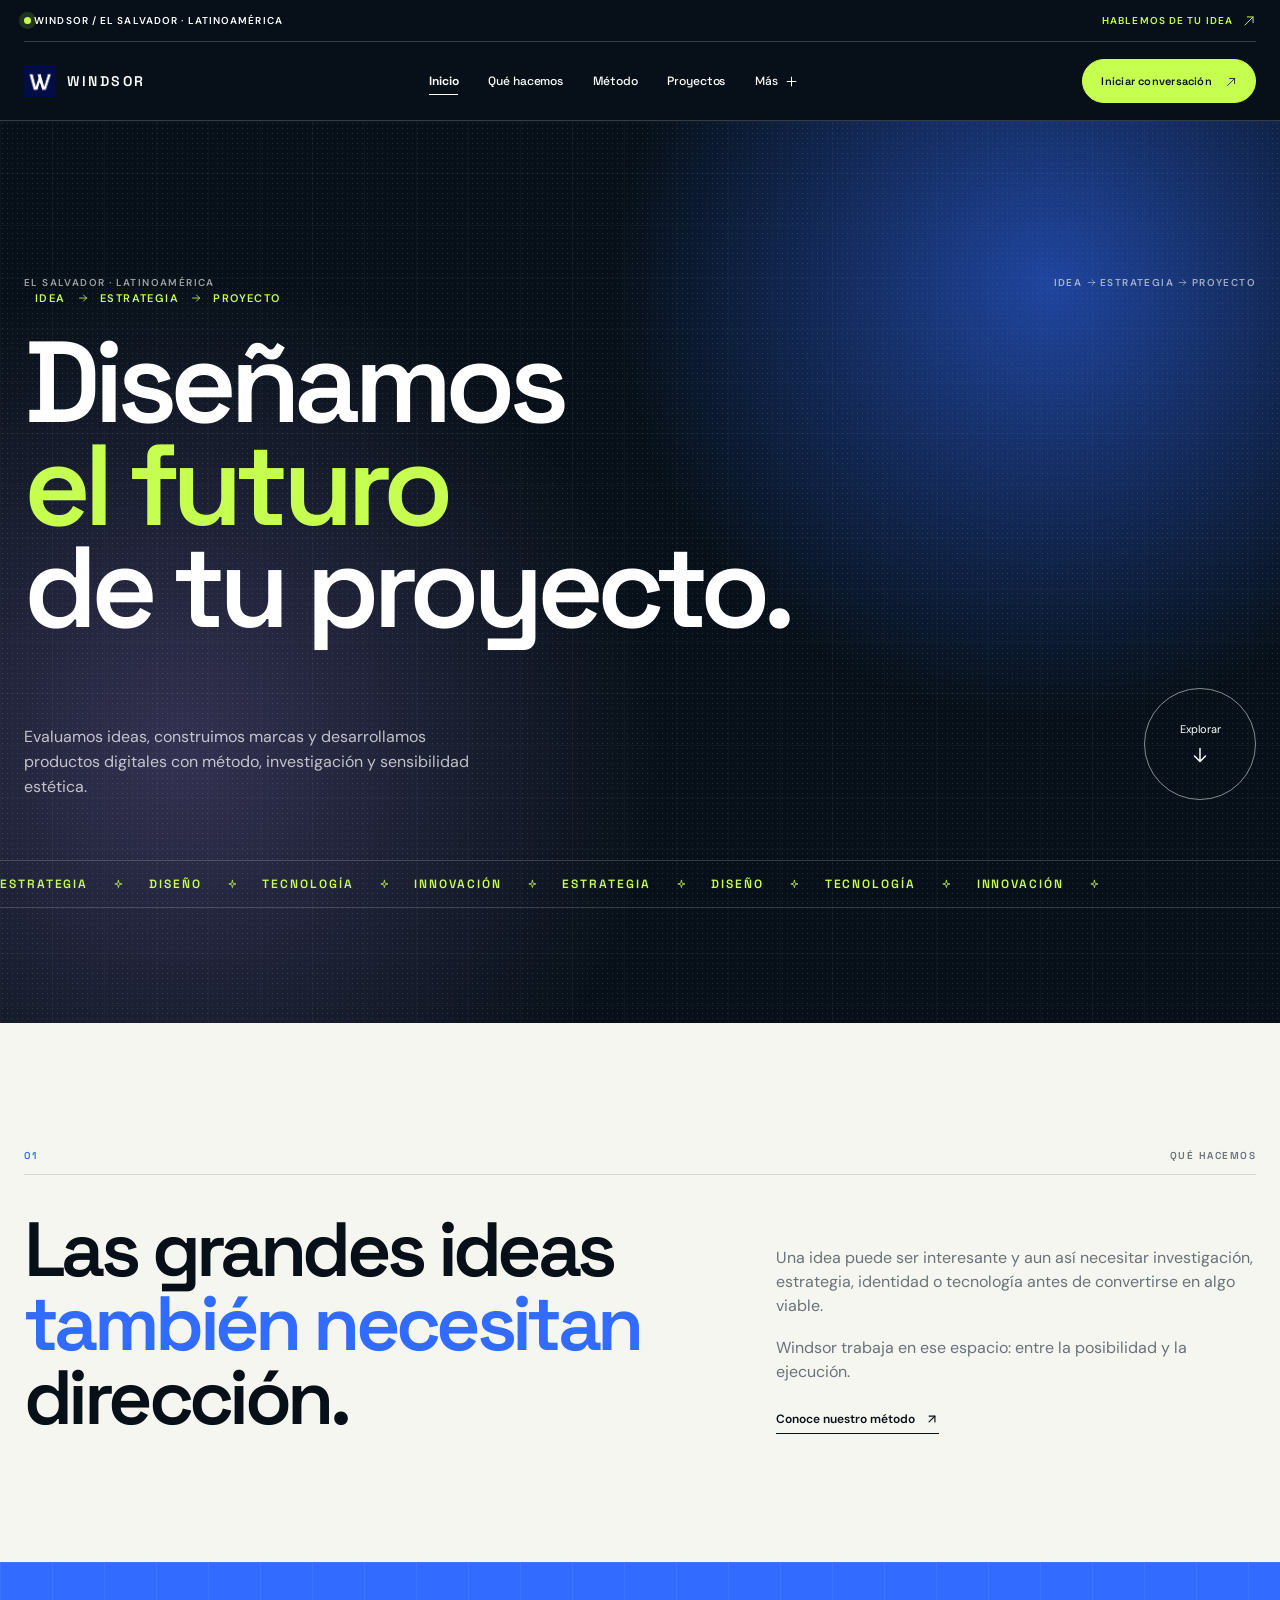
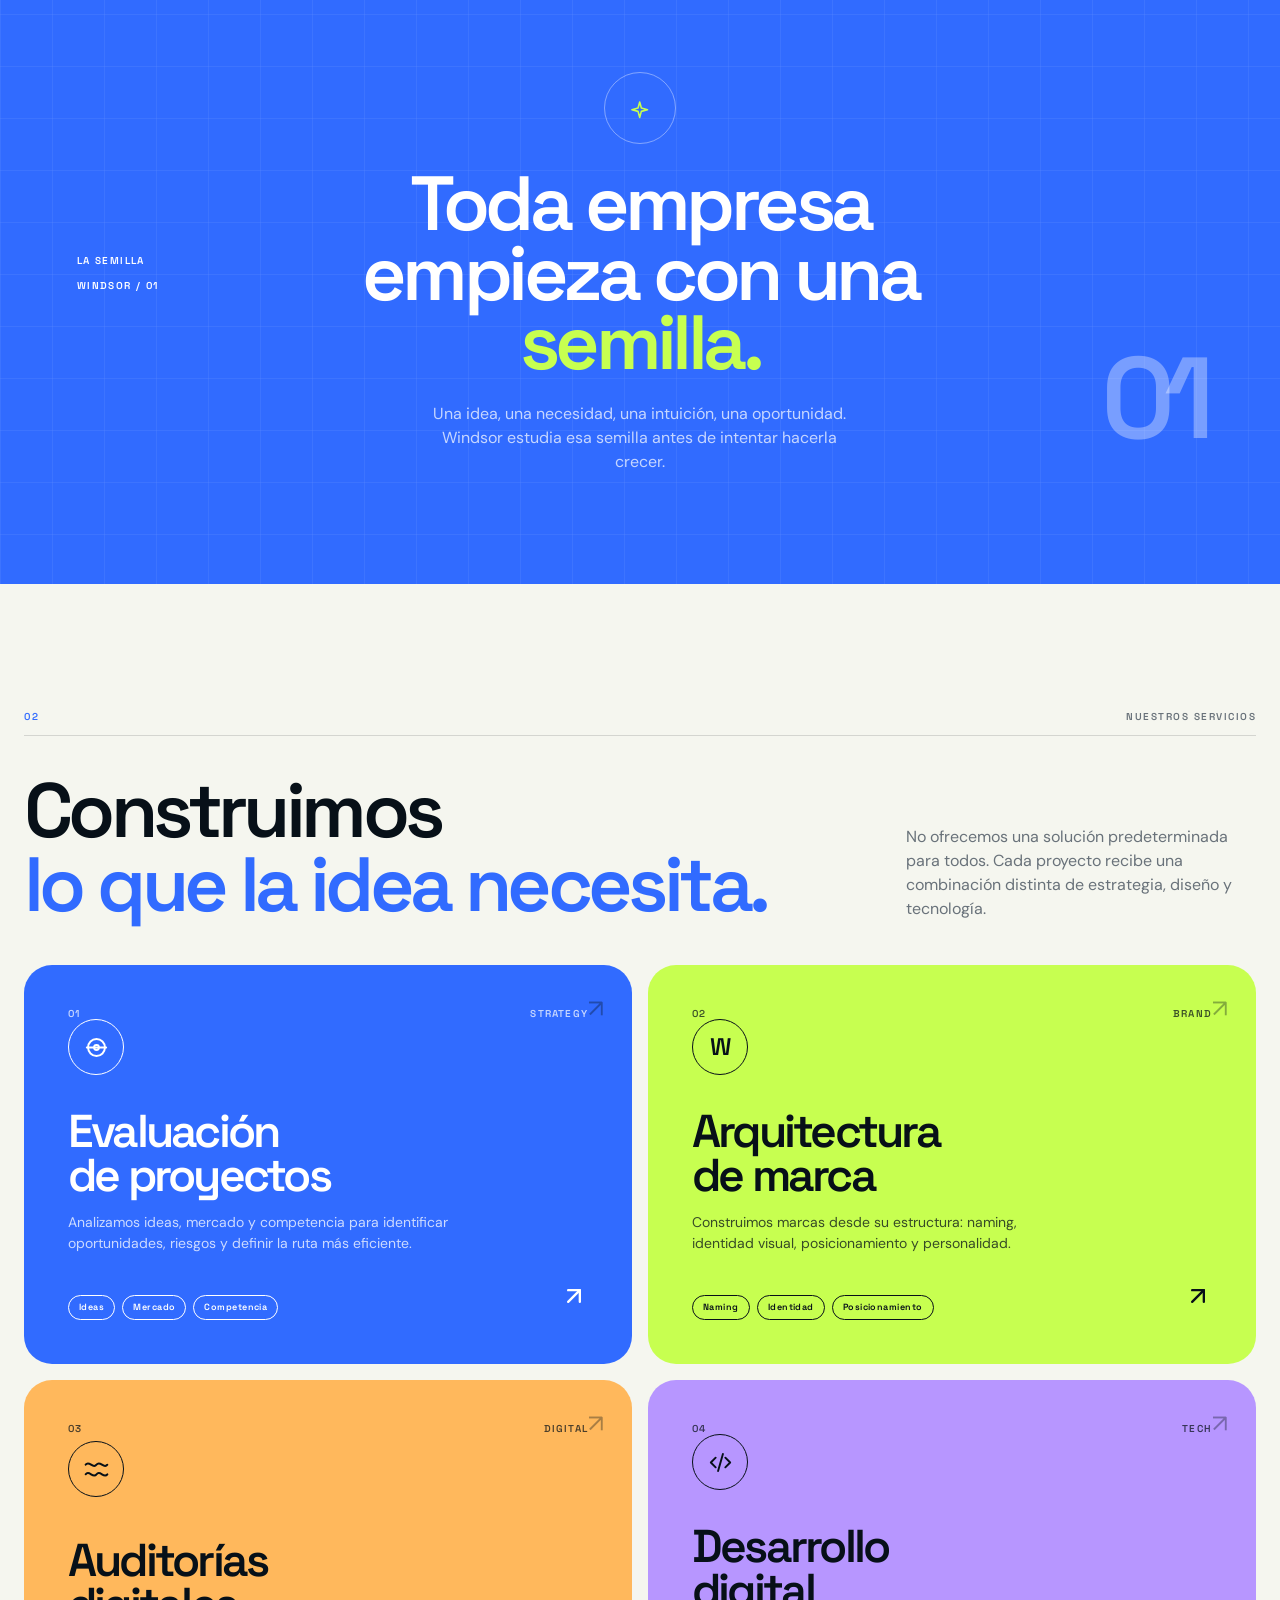
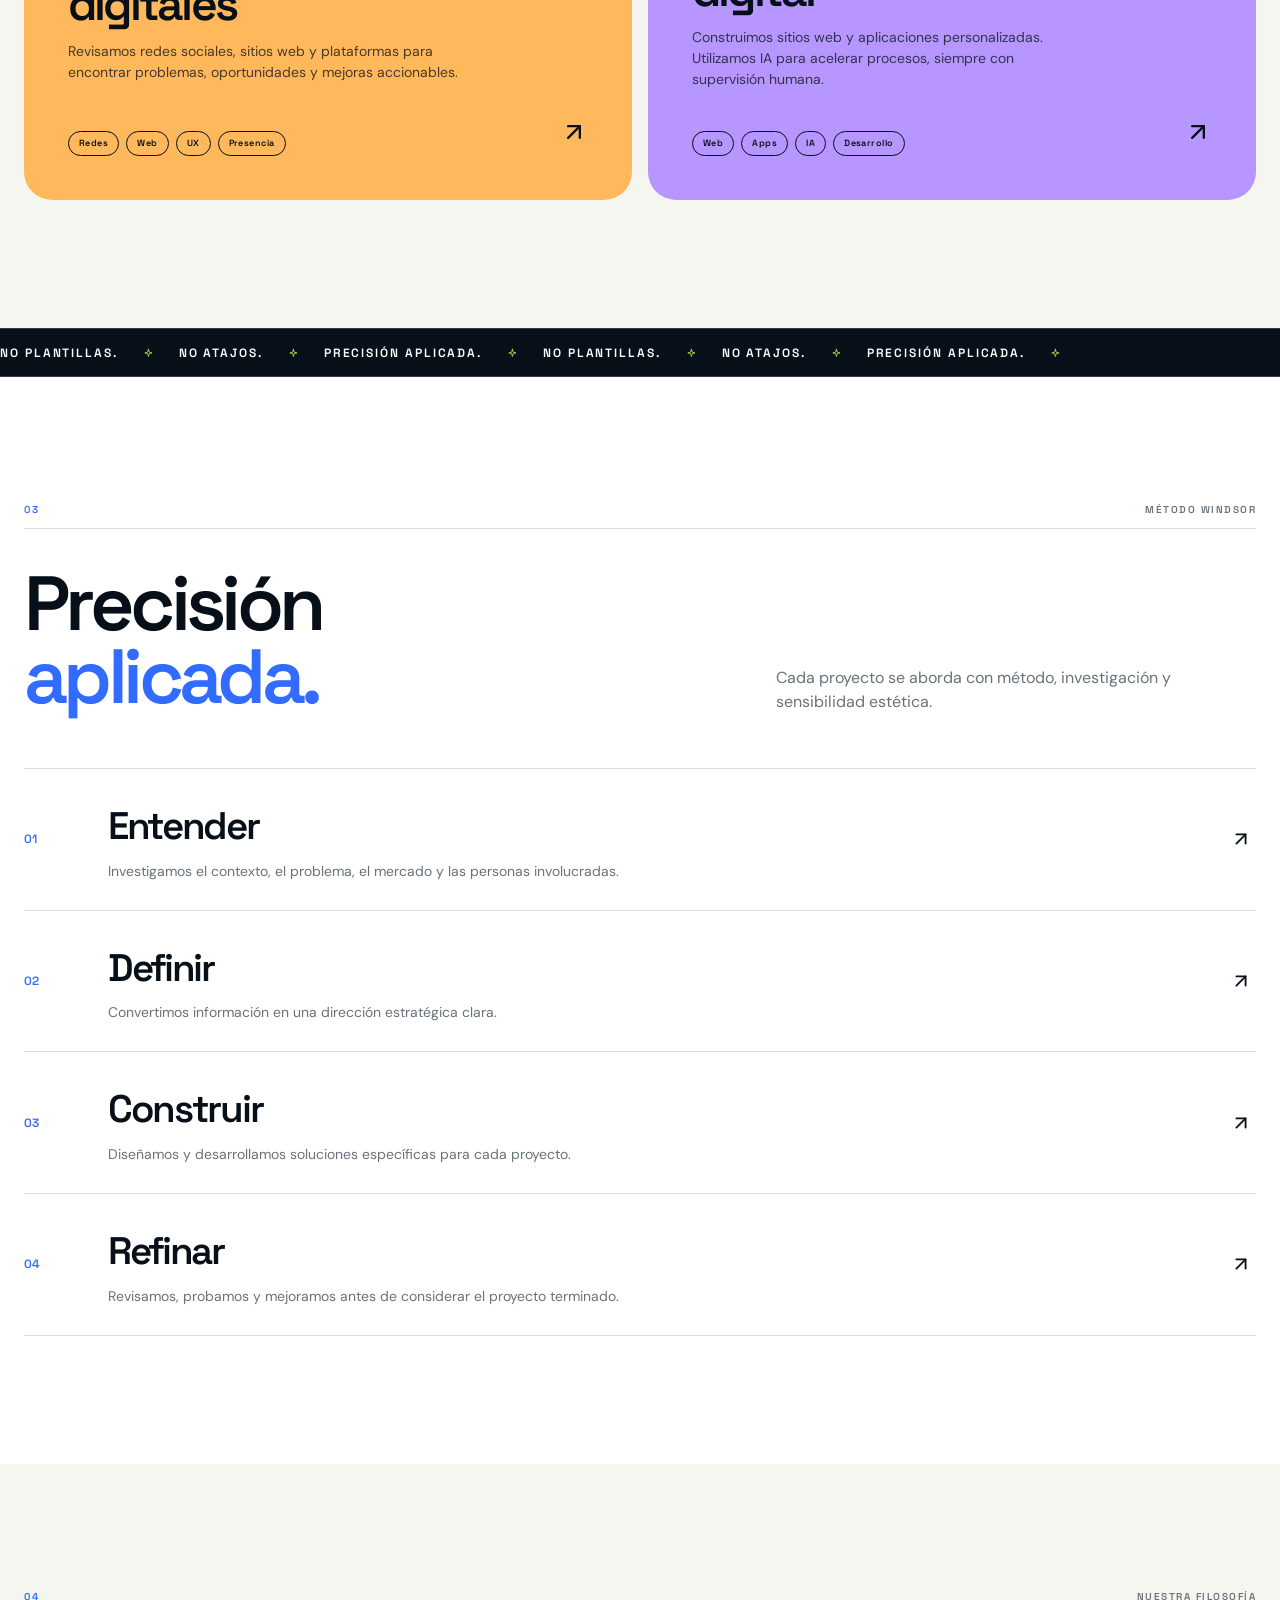
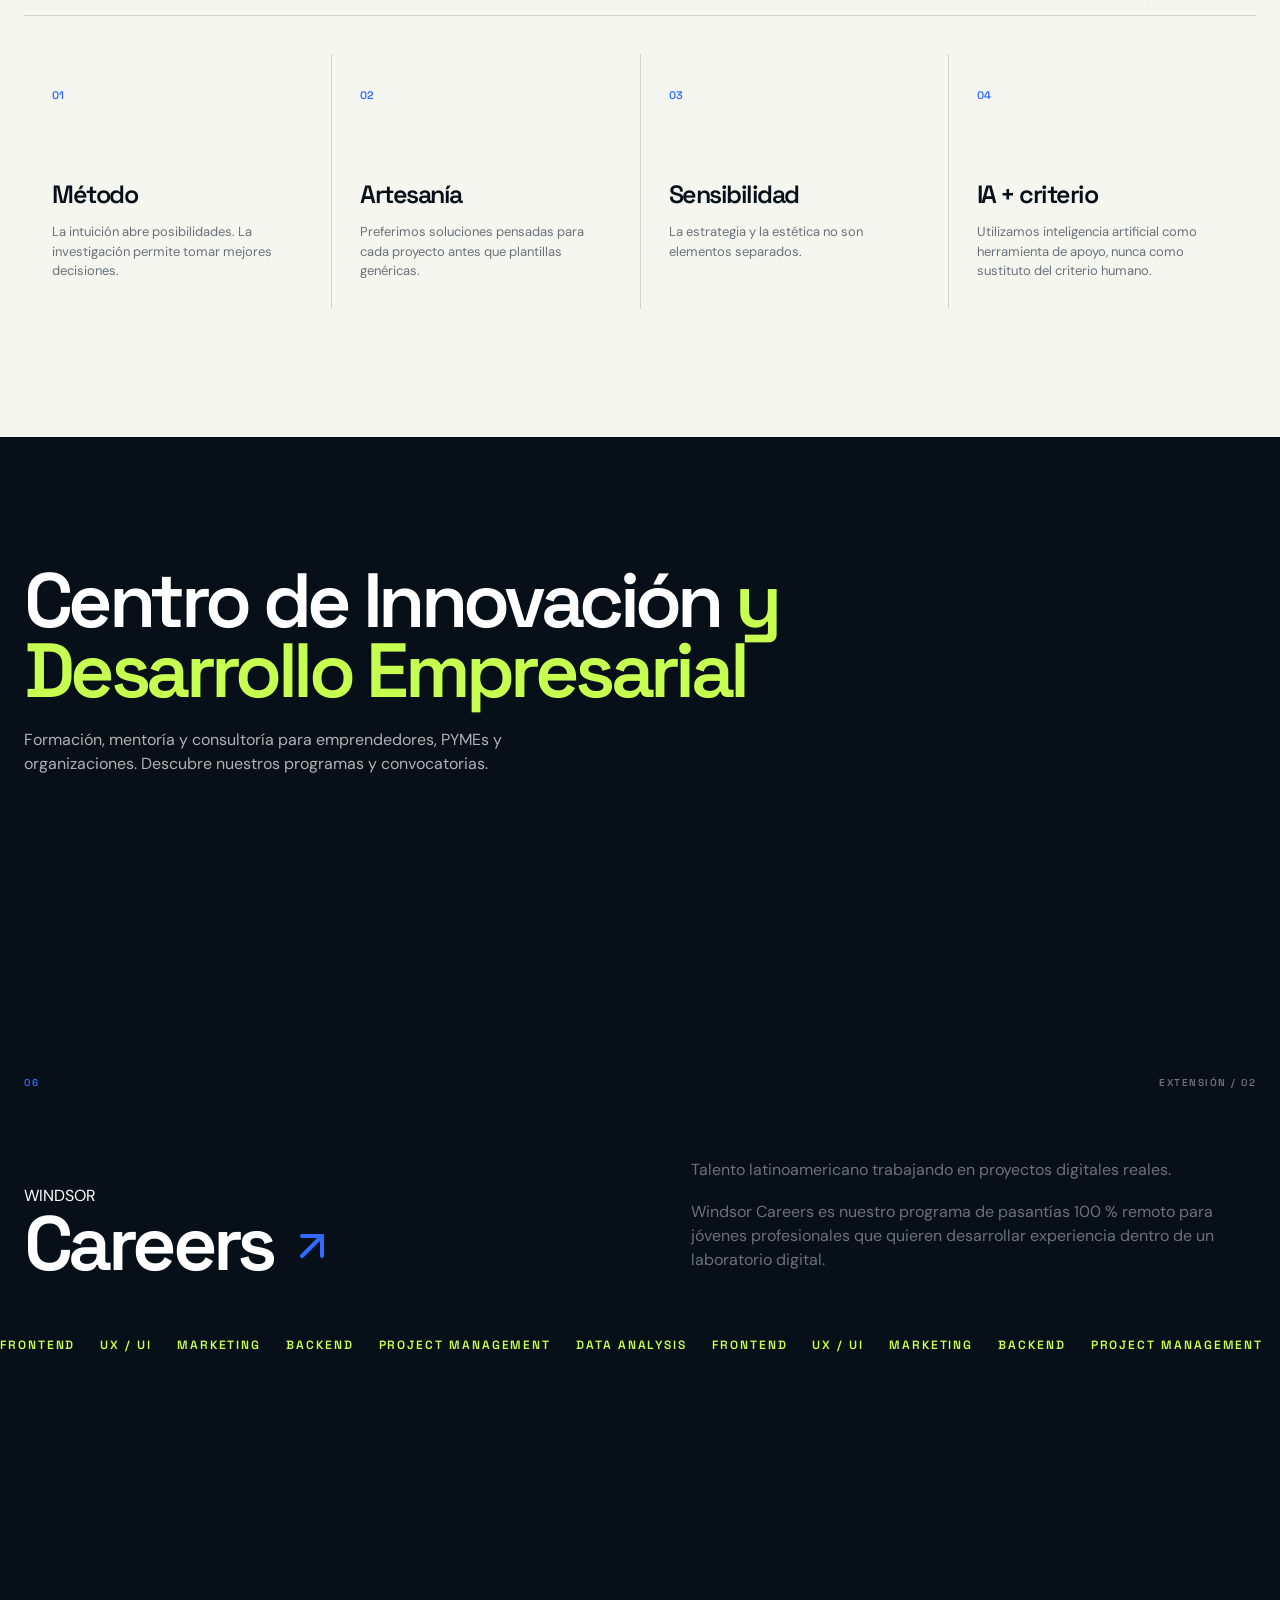
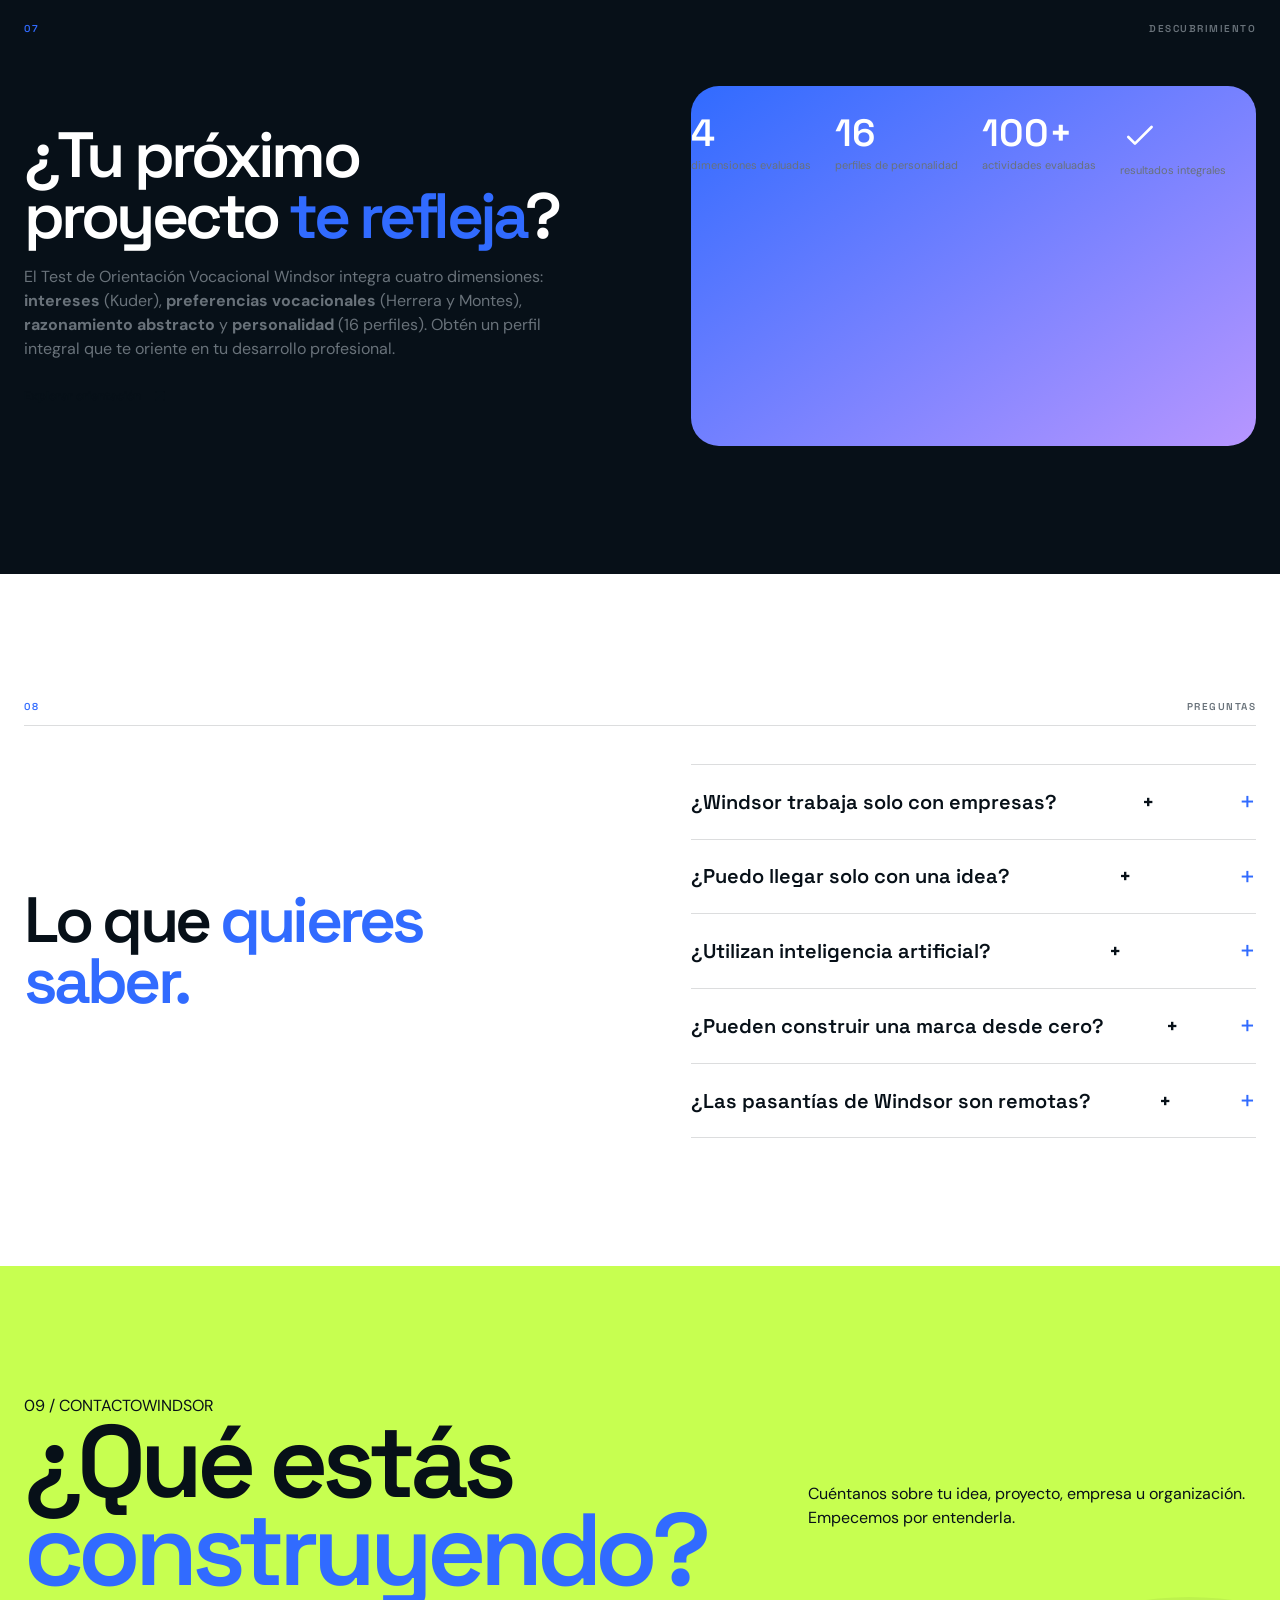
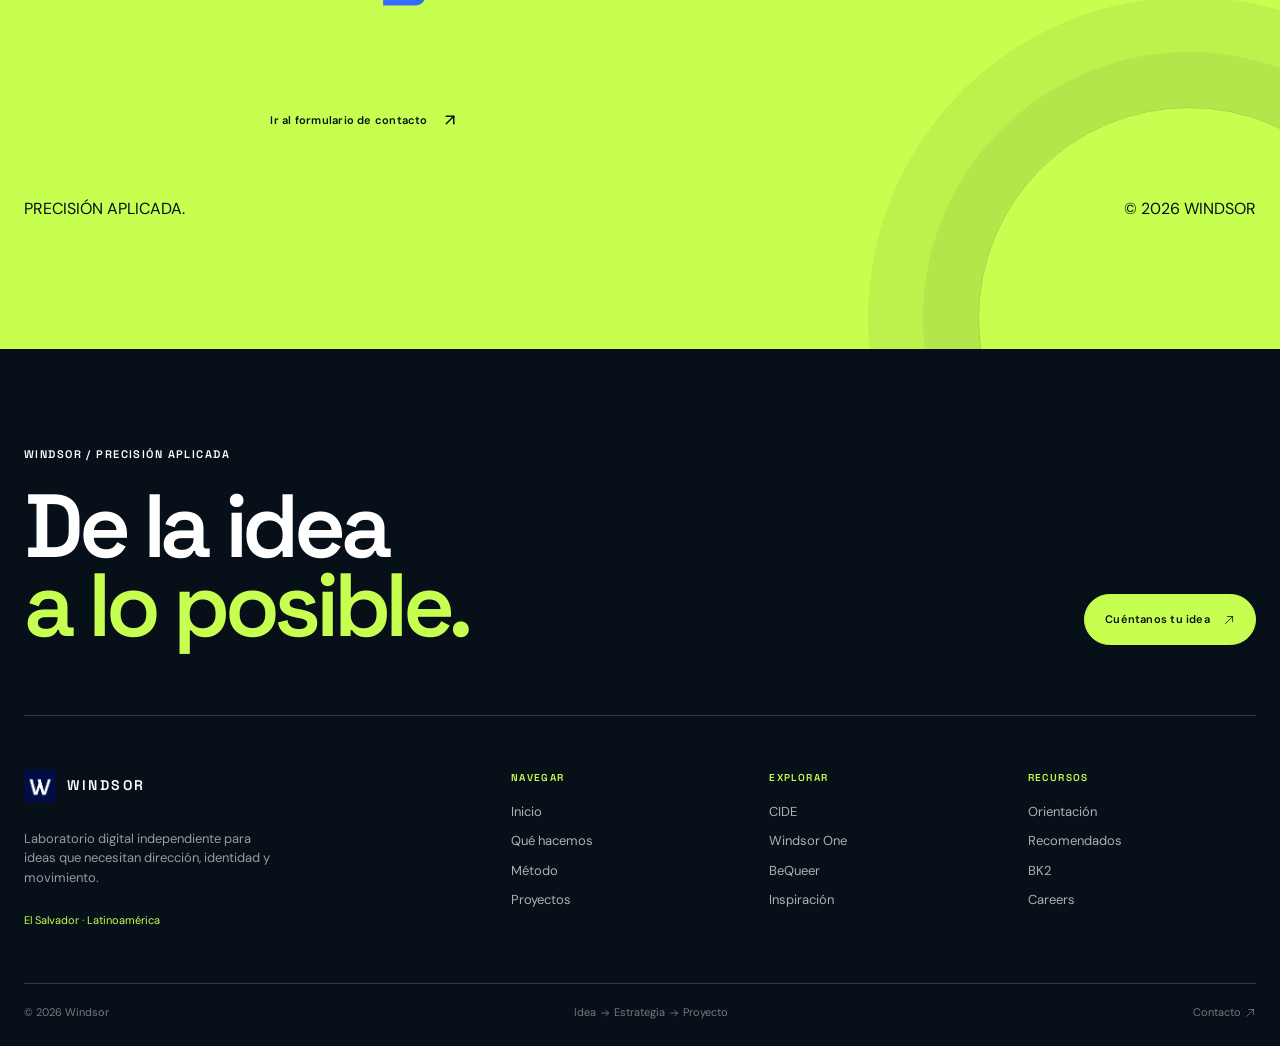
==== commit 62af9716: "fix: unifica header y restaura interacciones" ====
--- a/index.html
+++ b/index.html
@@ -12,12 +12,10 @@
 <link href="https://fonts.googleapis.com/css2?family=DM+Sans:wght@400;500;600;700&amp;family=Space+Grotesk:wght@400;500;600;700&amp;display=swap" rel="stylesheet"/>
 <link href="styles.css" rel="stylesheet"/>
 </head>
-<body class="page-index site-page" data-page="index"><a class="skip-link" href="#inicio">Saltar al contenido</a><div aria-hidden="true" class="preloader"><div class="preloader-mark">W</div><div class="preloader-track"><span></span></div><div class="preloader-word">WINDSOR</div></div><div class="announcement-bar">
-<div class="shell announcement-inner">
+<body class="page-index site-page" data-page="index"><a class="skip-link" href="#inicio">Saltar al contenido</a><div aria-hidden="true" class="preloader"><div class="preloader-mark">W</div><div class="preloader-track"><span></span></div><div class="preloader-word">WINDSOR</div></div><header class="site-header"><div class="shell header-top">
 <span class="announcement-label"><span aria-hidden="true" class="status-dot"></span> WINDSOR / EL SALVADOR · LATINOAMÉRICA</span>
-<a href="contacto.html">Hablemos de tu idea <span aria-hidden="true">↗</span></a>
-</div>
-</div><header class="site-header">
+<a href="contacto.html">Hablemos de tu idea <span aria-hidden="true"><svg aria-hidden="true" class="icon icon-arrow" viewbox="0 0 24 24"><path d="M5 19 19 5M9 5h10v10"></path></svg></span></a>
+</div>
 <div class="shell header-main">
 <a aria-label="Windsor, página de inicio" class="brand" href="index.html">
 <img alt="" class="brand-mark" src="assets/favicon.png"/>
@@ -29,7 +27,7 @@
 <a class="nav-link" data-page="metodologia" href="metodologia.html">Método</a>
 <a class="nav-link" data-page="proyectos" href="proyectos.html">Proyectos</a>
 <details class="nav-dropdown">
-<summary>Más <span aria-hidden="true">+</span></summary>
+<summary>Más <span aria-hidden="true"><svg aria-hidden="true" class="icon icon-plus" viewbox="0 0 24 24"><path d="M12 5v14M5 12h14"></path></svg></span></summary>
 <div class="nav-menu">
 <a href="inspiracion.html">Inspiración</a>
 <a href="cide.html">CIDE</a>
@@ -42,12 +40,12 @@
 </div>
 </details>
 </nav>
-<a class="header-cta" href="contacto.html">Iniciar conversación <span aria-hidden="true">↗</span></a>
+<a class="header-cta" href="contacto.html">Iniciar conversación <span aria-hidden="true"><svg aria-hidden="true" class="icon icon-arrow" viewbox="0 0 24 24"><path d="M5 19 19 5M9 5h10v10"></path></svg></span></a>
 <button aria-controls="mobile-panel" aria-expanded="false" aria-label="Abrir menú" class="menu-toggle" type="button">
 <span></span><span></span>
 </button>
 </div>
-</header><div aria-hidden="true" class="mobile-panel" id="mobile-panel">
+<div aria-hidden="true" class="mobile-panel" id="mobile-panel">
 <div class="mobile-panel-inner">
 <div class="mobile-panel-top"><span>NAVEGACIÓN</span><span>WINDSOR / 2026</span></div>
 <a class="mobile-link" href="index.html">Inicio</a>
@@ -65,32 +63,29 @@
 <a class="mobile-link small" href="becas.html">BK2</a>
 <a class="mobile-link small" href="careers.html">Careers</a>
 </div>
-<a class="mobile-contact" href="contacto.html">Hablemos de tu proyecto <span aria-hidden="true">↗</span></a>
-</div>
-</div>
-
-
-
+<a class="mobile-contact" href="contacto.html">Hablemos de tu proyecto <span aria-hidden="true"><svg aria-hidden="true" class="icon icon-arrow" viewbox="0 0 24 24"><path d="M5 19 19 5M9 5h10v10"></path></svg></span></a>
+</div>
+</div></header>
 <main class="page-main" id="inicio">
 <!-- HERO -->
 <section class="hero">
 <div class="hero-noise"></div>
 <div class="hero-topline">
 <span>EL SALVADOR · LATINOAMÉRICA</span>
-<span>IDEA → ESTRATEGIA → PROYECTO</span>
+<span>IDEA <svg aria-hidden="true" class="icon icon-arrow" viewbox="0 0 24 24"><path d="M5 12h14M13 6l6 6-6 6"></path></svg> ESTRATEGIA <svg aria-hidden="true" class="icon icon-arrow" viewbox="0 0 24 24"><path d="M5 12h14M13 6l6 6-6 6"></path></svg> PROYECTO</span>
 </div>
 <div class="hero-content">
-<div class="hero-small"><span class="green-dot"></span>IDEA → ESTRATEGIA → PROYECTO</div>
+<div class="hero-small"><span class="green-dot"></span>IDEA <svg aria-hidden="true" class="icon icon-arrow" viewbox="0 0 24 24"><path d="M5 12h14M13 6l6 6-6 6"></path></svg> ESTRATEGIA <svg aria-hidden="true" class="icon icon-arrow" viewbox="0 0 24 24"><path d="M5 12h14M13 6l6 6-6 6"></path></svg> PROYECTO</div>
 <h1>Diseñamos <em>el futuro</em> de tu proyecto.</h1>
 <div class="hero-bottom">
 <p>Evaluamos ideas, construimos marcas y desarrollamos productos digitales con método, investigación y sensibilidad estética.</p>
-<a class="circle-button" href="#servicios"><span>Explorar</span><strong>↓</strong></a>
+<a class="circle-button" href="#servicios"><span>Explorar</span><strong><svg aria-hidden="true" class="icon icon-arrow" viewbox="0 0 24 24"><path d="M12 5v14M6 13l6 6 6-6"></path></svg></strong></a>
 </div>
 </div>
 <div class="hero-marquee">
 <div class="marquee-track">
-<span>ESTRATEGIA</span> <b>✦</b><span>DISEÑO</span> <b>✦</b><span>TECNOLOGÍA</span> <b>✦</b><span>INNOVACIÓN</span> <b>✦</b>
-<span>ESTRATEGIA</span> <b>✦</b><span>DISEÑO</span> <b>✦</b><span>TECNOLOGÍA</span> <b>✦</b><span>INNOVACIÓN</span> <b>✦</b>
+<span>ESTRATEGIA</span> <b><svg aria-hidden="true" class="icon icon-spark" viewbox="0 0 24 24"><path d="m12 3 1.7 6.3L20 11l-6.3 1.7L12 19l-1.7-6.3L4 11l6.3-1.7L12 3Z"></path></svg></b><span>DISEÑO</span> <b><svg aria-hidden="true" class="icon icon-spark" viewbox="0 0 24 24"><path d="m12 3 1.7 6.3L20 11l-6.3 1.7L12 19l-1.7-6.3L4 11l6.3-1.7L12 3Z"></path></svg></b><span>TECNOLOGÍA</span> <b><svg aria-hidden="true" class="icon icon-spark" viewbox="0 0 24 24"><path d="m12 3 1.7 6.3L20 11l-6.3 1.7L12 19l-1.7-6.3L4 11l6.3-1.7L12 3Z"></path></svg></b><span>INNOVACIÓN</span> <b><svg aria-hidden="true" class="icon icon-spark" viewbox="0 0 24 24"><path d="m12 3 1.7 6.3L20 11l-6.3 1.7L12 19l-1.7-6.3L4 11l6.3-1.7L12 3Z"></path></svg></b>
+<span>ESTRATEGIA</span> <b><svg aria-hidden="true" class="icon icon-spark" viewbox="0 0 24 24"><path d="m12 3 1.7 6.3L20 11l-6.3 1.7L12 19l-1.7-6.3L4 11l6.3-1.7L12 3Z"></path></svg></b><span>DISEÑO</span> <b><svg aria-hidden="true" class="icon icon-spark" viewbox="0 0 24 24"><path d="m12 3 1.7 6.3L20 11l-6.3 1.7L12 19l-1.7-6.3L4 11l6.3-1.7L12 3Z"></path></svg></b><span>TECNOLOGÍA</span> <b><svg aria-hidden="true" class="icon icon-spark" viewbox="0 0 24 24"><path d="m12 3 1.7 6.3L20 11l-6.3 1.7L12 19l-1.7-6.3L4 11l6.3-1.7L12 3Z"></path></svg></b><span>INNOVACIÓN</span> <b><svg aria-hidden="true" class="icon icon-spark" viewbox="0 0 24 24"><path d="m12 3 1.7 6.3L20 11l-6.3 1.7L12 19l-1.7-6.3L4 11l6.3-1.7L12 3Z"></path></svg></b>
 </div>
 </div>
 </section>
@@ -110,7 +105,7 @@
 <section class="seed-section">
 <div class="seed-side"><span>LA SEMILLA</span><span>WINDSOR / 01</span></div>
 <div class="seed-main">
-<div class="seed-circle"><span>✦</span></div>
+<div class="seed-circle"><span><svg aria-hidden="true" class="icon icon-spark" viewbox="0 0 24 24"><path d="m12 3 1.7 6.3L20 11l-6.3 1.7L12 19l-1.7-6.3L4 11l6.3-1.7L12 3Z"></path></svg></span></div>
 <h2>Toda empresa <br/> empieza con una <em>semilla.</em></h2>
 <p>Una idea, una necesidad, una intuición, una oportunidad. Windsor estudia esa semilla antes de intentar hacerla crecer.</p>
 </div>
@@ -126,7 +121,7 @@
 <div class="service-cards">
 <article class="service-card service-blue">
 <div class="card-top"><span>01</span><span>STRATEGY</span></div>
-<div class="card-icon"><span>◎</span></div>
+<div class="card-icon"><span><svg aria-hidden="true" class="icon icon-orbit" viewbox="0 0 24 24"><circle cx="12" cy="12" r="7"></circle><circle cx="12" cy="12" r="2"></circle><path d="M4 12h16"></path></svg></span></div>
 <div class="card-content"><h3>Evaluación <br/> de proyectos</h3><p>Analizamos ideas, mercado y competencia para identificar oportunidades, riesgos y definir la ruta más eficiente.</p></div>
 <div class="card-bottom"><div class="card-tags"><span>Ideas</span><span>Mercado</span><span>Competencia</span></div><span aria-hidden="true" class="card-arrow"><svg fill="none" height="28" stroke="currentColor" stroke-linecap="round" stroke-linejoin="round" stroke-width="2" viewbox="0 0 24 24" width="28"><line x1="7" x2="17" y1="17" y2="7"></line><polyline points="7 7 17 7 17 17"></polyline></svg></span></div>
 </article>
@@ -138,13 +133,13 @@
 </article>
 <article class="service-card service-yellow">
 <div class="card-top"><span>03</span><span>DIGITAL</span></div>
-<div class="card-icon"><span>⌁</span></div>
+<div class="card-icon"><span><svg aria-hidden="true" class="icon icon-wave" viewbox="0 0 24 24"><path d="M3 8c3-4 6 4 9 0s6 4 9 0M3 16c3-4 6 4 9 0s6 4 9 0"></path></svg></span></div>
 <div class="card-content"><h3>Auditorías <br/> digitales</h3><p>Revisamos redes sociales, sitios web y plataformas para encontrar problemas, oportunidades y mejoras accionables.</p></div>
 <div class="card-bottom"><div class="card-tags"><span>Redes</span><span>Web</span><span>UX</span><span>Presencia</span></div><span aria-hidden="true" class="card-arrow"><svg fill="none" height="28" stroke="currentColor" stroke-linecap="round" stroke-linejoin="round" stroke-width="2" viewbox="0 0 24 24" width="28"><line x1="7" x2="17" y1="17" y2="7"></line><polyline points="7 7 17 7 17 17"></polyline></svg></span></div>
 </article>
 <article class="service-card service-purple">
 <div class="card-top"><span>04</span><span>TECH</span></div>
-<div class="card-icon"><span>⌘</span></div>
+<div class="card-icon"><span><svg aria-hidden="true" class="icon icon-code" viewbox="0 0 24 24"><path d="m8 8-4 4 4 4M16 8l4 4-4 4M14 5l-4 14"></path></svg></span></div>
 <div class="card-content"><h3>Desarrollo <br/> digital</h3><p>Construimos sitios web y aplicaciones personalizadas. Utilizamos IA para acelerar procesos, siempre con supervisión humana.</p></div>
 <div class="card-bottom"><div class="card-tags"><span>Web</span><span>Apps</span><span>IA</span><span>Desarrollo</span></div><span aria-hidden="true" class="card-arrow"><svg fill="none" height="28" stroke="currentColor" stroke-linecap="round" stroke-linejoin="round" stroke-width="2" viewbox="0 0 24 24" width="28"><line x1="7" x2="17" y1="17" y2="7"></line><polyline points="7 7 17 7 17 17"></polyline></svg></span></div>
 </article>
@@ -153,8 +148,8 @@
 <!-- STATEMENT -->
 <div class="statement-marquee">
 <div class="statement-track">
-<span>NO PLANTILLAS.</span> <b>✦</b><span>NO ATAJOS.</span> <b>✦</b><span>PRECISIÓN APLICADA.</span> <b>✦</b>
-<span>NO PLANTILLAS.</span> <b>✦</b><span>NO ATAJOS.</span> <b>✦</b><span>PRECISIÓN APLICADA.</span> <b>✦</b>
+<span>NO PLANTILLAS.</span> <b><svg aria-hidden="true" class="icon icon-spark" viewbox="0 0 24 24"><path d="m12 3 1.7 6.3L20 11l-6.3 1.7L12 19l-1.7-6.3L4 11l6.3-1.7L12 3Z"></path></svg></b><span>NO ATAJOS.</span> <b><svg aria-hidden="true" class="icon icon-spark" viewbox="0 0 24 24"><path d="m12 3 1.7 6.3L20 11l-6.3 1.7L12 19l-1.7-6.3L4 11l6.3-1.7L12 3Z"></path></svg></b><span>PRECISIÓN APLICADA.</span> <b><svg aria-hidden="true" class="icon icon-spark" viewbox="0 0 24 24"><path d="m12 3 1.7 6.3L20 11l-6.3 1.7L12 19l-1.7-6.3L4 11l6.3-1.7L12 3Z"></path></svg></b>
+<span>NO PLANTILLAS.</span> <b><svg aria-hidden="true" class="icon icon-spark" viewbox="0 0 24 24"><path d="m12 3 1.7 6.3L20 11l-6.3 1.7L12 19l-1.7-6.3L4 11l6.3-1.7L12 3Z"></path></svg></b><span>NO ATAJOS.</span> <b><svg aria-hidden="true" class="icon icon-spark" viewbox="0 0 24 24"><path d="m12 3 1.7 6.3L20 11l-6.3 1.7L12 19l-1.7-6.3L4 11l6.3-1.7L12 3Z"></path></svg></b><span>PRECISIÓN APLICADA.</span> <b><svg aria-hidden="true" class="icon icon-spark" viewbox="0 0 24 24"><path d="m12 3 1.7 6.3L20 11l-6.3 1.7L12 19l-1.7-6.3L4 11l6.3-1.7L12 3Z"></path></svg></b>
 </div>
 </div>
 <!-- MÉTODO -->
@@ -224,7 +219,7 @@
 <div><span class="stat-number">4</span><span class="stat-label">dimensiones evaluadas</span></div>
 <div><span class="stat-number">16</span><span class="stat-label">perfiles de personalidad</span></div>
 <div><span class="stat-number">100+</span><span class="stat-label">actividades evaluadas</span></div>
-<div><span class="stat-number">✓</span><span class="stat-label">resultados integrales</span></div>
+<div><span class="stat-number"><svg aria-hidden="true" class="icon icon-check" viewbox="0 0 24 24"><path d="m5 12 4 4L19 6"></path></svg></span><span class="stat-label">resultados integrales</span></div>
 </div>
 </div>
 </div>
@@ -260,7 +255,7 @@
 <span class="eyebrow">WINDSOR / PRECISIÓN APLICADA</span>
 <h2>De la idea<br/><em>a lo posible.</em></h2>
 </div>
-<a class="footer-cta" href="contacto.html">Cuéntanos tu idea <span aria-hidden="true">↗</span></a>
+<a class="footer-cta" href="contacto.html">Cuéntanos tu idea <span aria-hidden="true"><svg aria-hidden="true" class="icon icon-arrow" viewbox="0 0 24 24"><path d="M5 19 19 5M9 5h10v10"></path></svg></span></a>
 </div>
 <div class="footer-grid">
 <div class="footer-brand-block">
@@ -272,10 +267,8 @@
 <div class="footer-column"><span class="footer-label">Explorar</span><a href="cide.html">CIDE</a><a href="windsor-one.html">Windsor One</a><a href="BeQueer.html">BeQueer</a><a href="inspiracion.html">Inspiración</a></div>
 <div class="footer-column"><span class="footer-label">Recursos</span><a href="orientacion-vocacional.html">Orientación</a><a href="recomendados.html">Recomendados</a><a href="becas.html">BK2</a><a href="careers.html">Careers</a></div>
 </div>
-<div class="footer-bottom"><span>© 2026 Windsor</span><span>Idea → Estrategia → Proyecto</span><a href="contacto.html">Contacto ↗</a></div>
+<div class="footer-bottom"><span>© 2026 Windsor</span><span>Idea <svg aria-hidden="true" class="icon icon-arrow" viewbox="0 0 24 24"><path d="M5 12h14M13 6l6 6-6 6"></path></svg> Estrategia <svg aria-hidden="true" class="icon icon-arrow" viewbox="0 0 24 24"><path d="M5 12h14M13 6l6 6-6 6"></path></svg> Proyecto</span><a href="contacto.html">Contacto <svg aria-hidden="true" class="icon icon-arrow" viewbox="0 0 24 24"><path d="M5 19 19 5M9 5h10v10"></path></svg></a></div>
 </div>
 </footer>
-
-
 <script src="script.js"></script></body>
 </html>
--- a/styles.css
+++ b/styles.css
@@ -50,15 +50,22 @@
 .preloader-track span { display: block; width: 100%; height: 100%; background: var(--acid); transform: translateX(-100%); animation: load-line 1.1s var(--ease) forwards; }
 .preloader-word { margin-top: 14px; color: rgba(255,255,255,.6); font-size: 10px; letter-spacing: .32em; }
 @keyframes load-line { to { transform: translateX(0); } }
-.announcement-bar { position: relative; z-index: 1100; background: var(--ink); color: var(--white); border-bottom: 1px solid var(--line-light); }
-.announcement-inner { min-height: 42px; display: flex; align-items: center; justify-content: space-between; gap: 18px; }
-.announcement-label, .announcement-inner a { font-size: 10px; font-weight: 600; letter-spacing: .11em; text-transform: uppercase; }
-.announcement-inner a { display: inline-flex; align-items: center; gap: 9px; color: var(--acid); }
-.announcement-inner a:hover { color: var(--white); }
-.site-header { position: sticky; top: 0; z-index: 1000; background: var(--paper); color: var(--ink); border-bottom: 1px solid var(--line); transition: background .25s var(--ease), color .25s var(--ease), box-shadow .25s var(--ease); }
+.site-header { position: sticky; top: 0; z-index: 1000; background: var(--paper); color: var(--ink); border-bottom: 1px solid var(--line); transition: transform .35s var(--ease), background .25s var(--ease), color .25s var(--ease), box-shadow .25s var(--ease); }
+.site-header.is-hidden { transform: translateY(-100%); }
 .site-header.is-scrolled { box-shadow: 0 12px 34px rgba(7,16,24,.09); }
+.header-top { min-height: 42px; display: flex; align-items: center; justify-content: space-between; gap: 18px; border-bottom: 1px solid var(--line); }
+.header-top .announcement-label, .header-top a { font-size: 10px; font-weight: 600; letter-spacing: .11em; text-transform: uppercase; }
+.header-top a { display: inline-flex; align-items: center; gap: 9px; color: var(--blue); }
+.header-top a:hover { color: var(--ink); }
+.page-index .header-top { border-color: var(--line-light); }
+.page-index .header-top a { color: var(--acid); }
+.page-index .header-top a:hover { color: var(--white); }
+.header-top .icon { width: 14px; height: 14px; }
+.header-top .status-dot { display: inline-block; }
+
 .page-index .site-header { background: var(--ink); color: var(--white); border-color: var(--line-light); }
 .header-main { min-height: 78px; display: flex; align-items: center; gap: 30px; }
+.site-header > .mobile-panel { position: fixed; }
 .brand { display: inline-flex; align-items: center; gap: 11px; flex-shrink: 0; }
 .brand-mark { width: 32px; height: 32px; object-fit: contain; }
 .brand-name { font-size: 14px; font-weight: 600; letter-spacing: .18em; }
@@ -70,7 +77,8 @@
 .nav-dropdown { position: relative; }
 .nav-dropdown summary { list-style: none; }
 .nav-dropdown summary::-webkit-details-marker { display: none; }
-.nav-dropdown summary span { font-size: 17px; line-height: .7; transition: transform .2s var(--ease); }
+.nav-dropdown summary span { display: inline-flex; align-items: center; justify-content: center; line-height: 0; transition: transform .2s var(--ease); }
+.nav-dropdown summary .icon-plus { width: 15px; height: 15px; }
 .nav-dropdown[open] summary span { transform: rotate(45deg); }
 .nav-menu { position: absolute; top: calc(100% + 10px); right: 0; width: 220px; padding: 10px; border: 1px solid var(--line); border-radius: 18px; background: var(--paper); box-shadow: 0 20px 44px rgba(7,16,24,.16); }
 .nav-menu a { display: block; padding: 11px 12px; border-radius: 11px; font-size: 12px; }
@@ -85,6 +93,7 @@
 .menu-toggle.is-open span:last-child { transform: translateY(-3px) rotate(-45deg); }
 .mobile-panel { position: fixed; inset: 0; z-index: 900; display: none; overflow-y: auto; background: var(--ink); color: var(--white); opacity: 0; pointer-events: none; transform: translateY(-12px); transition: opacity .24s var(--ease), transform .24s var(--ease); }
 .mobile-panel.is-open { opacity: 1; pointer-events: auto; transform: translateY(0); }
+body.menu-open .site-header { transform: none !important; }
 .mobile-panel-inner { min-height: 100%; padding: 140px 24px 36px; }
 .mobile-panel-top { display: flex; justify-content: space-between; margin-bottom: 34px; color: rgba(255,255,255,.54); font-size: 10px; letter-spacing: .13em; }
 .mobile-link { display: block; padding: 13px 0; border-bottom: 1px solid var(--line-light); font: 500 clamp(28px, 8vw, 52px)/1 var(--display); letter-spacing: -.07em; }
@@ -135,6 +144,16 @@
 .underlined-link, .card-link, .dark-link, .hook-button { display: inline-flex; align-items: center; gap: 10px; margin-top: 26px; color: var(--ink); font-size: 12px; font-weight: 600; }
 .underlined-link, .dark-link { padding-bottom: 5px; border-bottom: 1px solid currentColor; }
 .arrow-icon { display: inline-flex; align-items: center; justify-content: center; }
+.icon { display: inline-block; width: 1em; height: 1em; flex: 0 0 auto; fill: none; stroke: currentColor; stroke-width: 1.6; stroke-linecap: round; stroke-linejoin: round; vertical-align: middle; }
+.icon-arrow { width: 1.1em; height: 1.1em; }
+.icon-spark { width: .9em; height: .9em; }
+.icon-check, .icon-close { width: 1.05em; height: 1.05em; }
+.card-icon .icon { width: 29px; height: 29px; }
+.circle-button strong { display: inline-flex; align-items: center; justify-content: center; }
+.circle-button strong .icon { width: 22px; height: 22px; }
+.statement-track .icon, .marquee-track .icon { color: var(--acid); }
+.card-tags .icon { width: 13px; height: 13px; }
+.service-card, .metodologia-item, .bequeer-card, .one-card, .area-item, .benefit-item, .programa, .recurso-item, .inspiracion-card, .proyecto-card { will-change: transform; }
 .seed-section { position: relative; min-height: 600px; display: grid; grid-template-columns: 1fr 2fr 1fr; align-items: center; padding: 110px 6vw; overflow: hidden; background: var(--blue); color: var(--white); }
 .seed-section::before { content: ""; position: absolute; inset: 0; opacity: .2; background-image: linear-gradient(rgba(255,255,255,.3) 1px, transparent 1px), linear-gradient(90deg, rgba(255,255,255,.3) 1px, transparent 1px); background-size: 52px 52px; }
 .seed-side, .seed-number { position: relative; z-index: 1; display: flex; flex-direction: column; gap: 12px; font: 600 10px/1.3 var(--display); letter-spacing: .14em; text-transform: uppercase; }
@@ -323,10 +342,10 @@
 
 @media (max-width: 760px) {
   .shell, .container, .section > .container, .section > .shell, .section-meta, .hero-topline, .hero-content, .method-list, .intro-layout, .intro-recomendados, .services-heading, .service-cards, .metodologia-grid, .bequeer-grid, .one-cards-grid, .areas-grid, .benefits-grid, .programas-grid, .recursos-grid, .inspiracion-grid, .proyectos-grid, .careers-layout, .hook-grid, .faq-layout, .contact-grid, .contact-main, .contact-top, .contact-bottom, .timeline, .maintenance-content { width: min(calc(100% - 36px), var(--shell)); }
-  .announcement-inner { min-height: 38px; }
-  .announcement-label { font-size: 9px; }
-  .announcement-inner a { font-size: 9px; }
-  .announcement-inner a span:first-child { display: none; }
+  .header-top { min-height: 38px; }
+  .header-top .announcement-label { font-size: 9px; }
+  .header-top a { font-size: 9px; }
+  .header-top a .icon { width: 12px; height: 12px; }
   .header-main { min-height: 68px; }
   .main-nav, .header-cta { display: none; }
   .menu-toggle { display: block; }
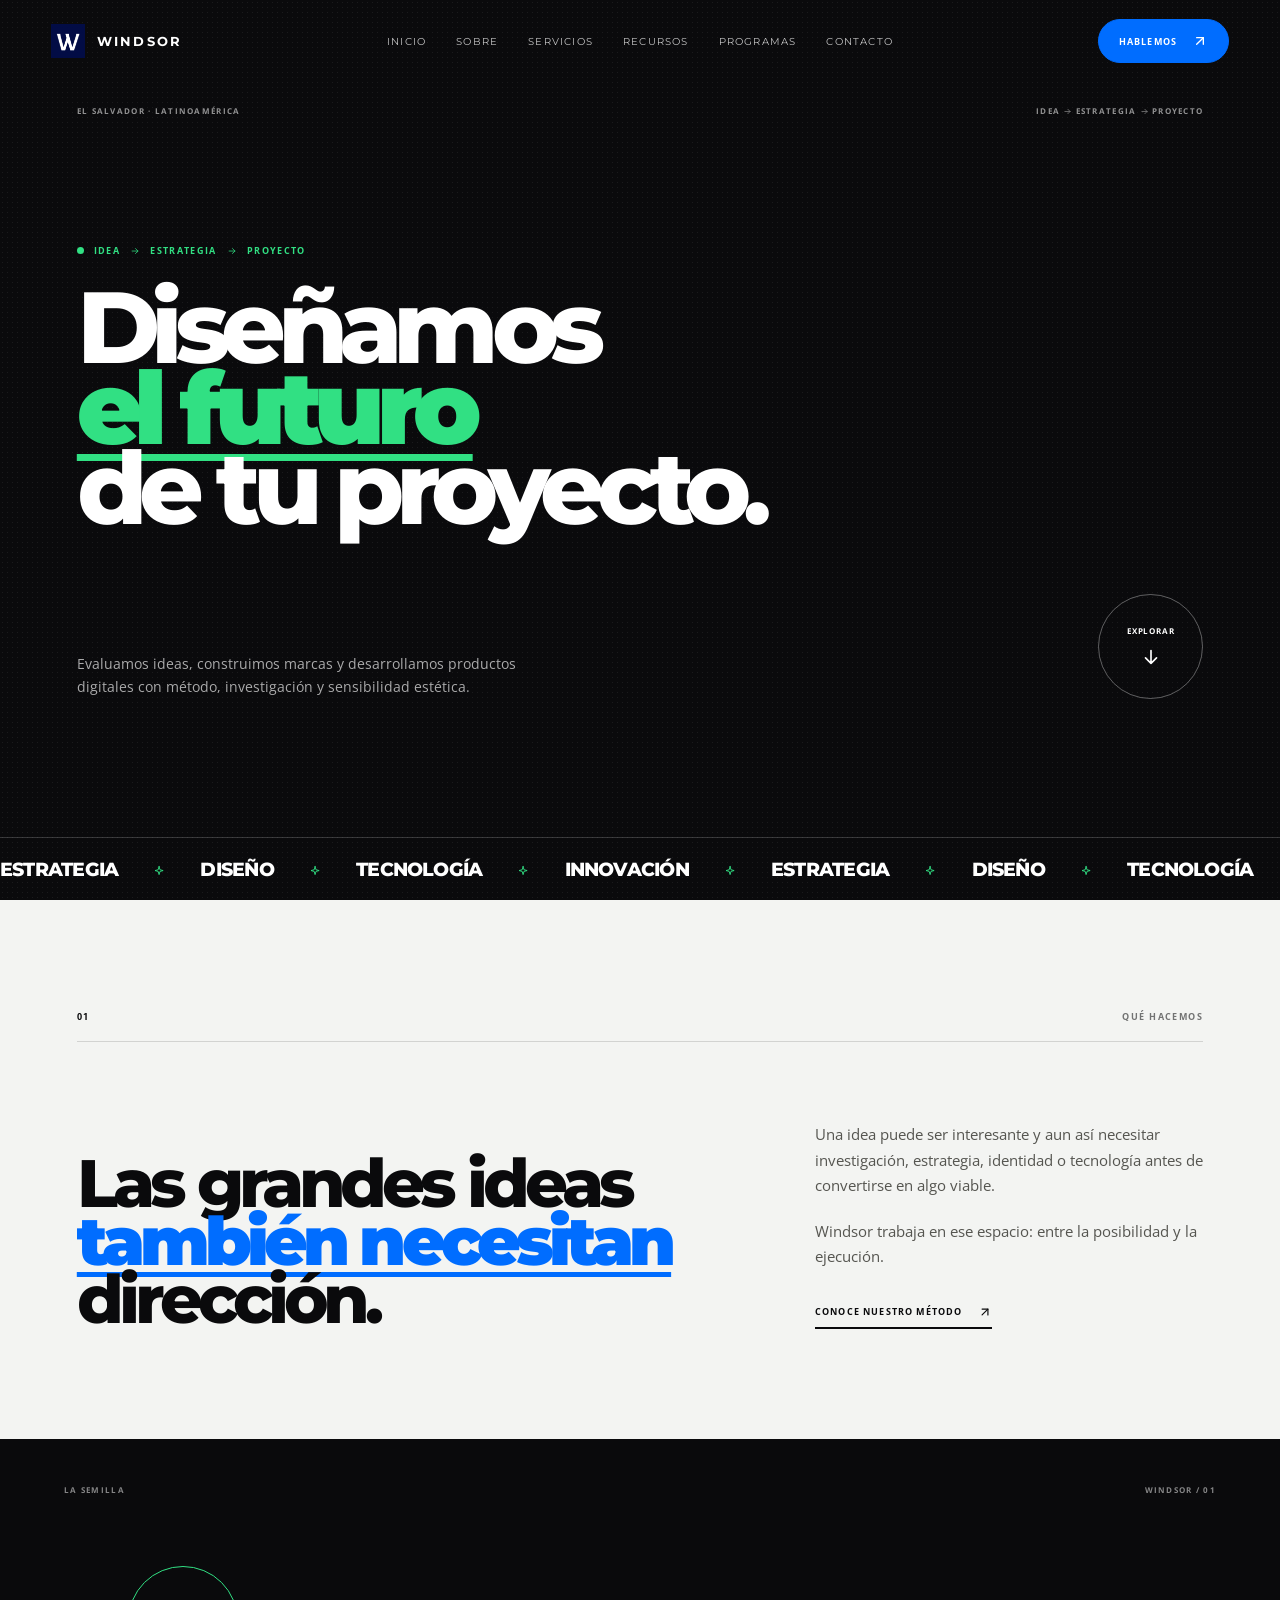
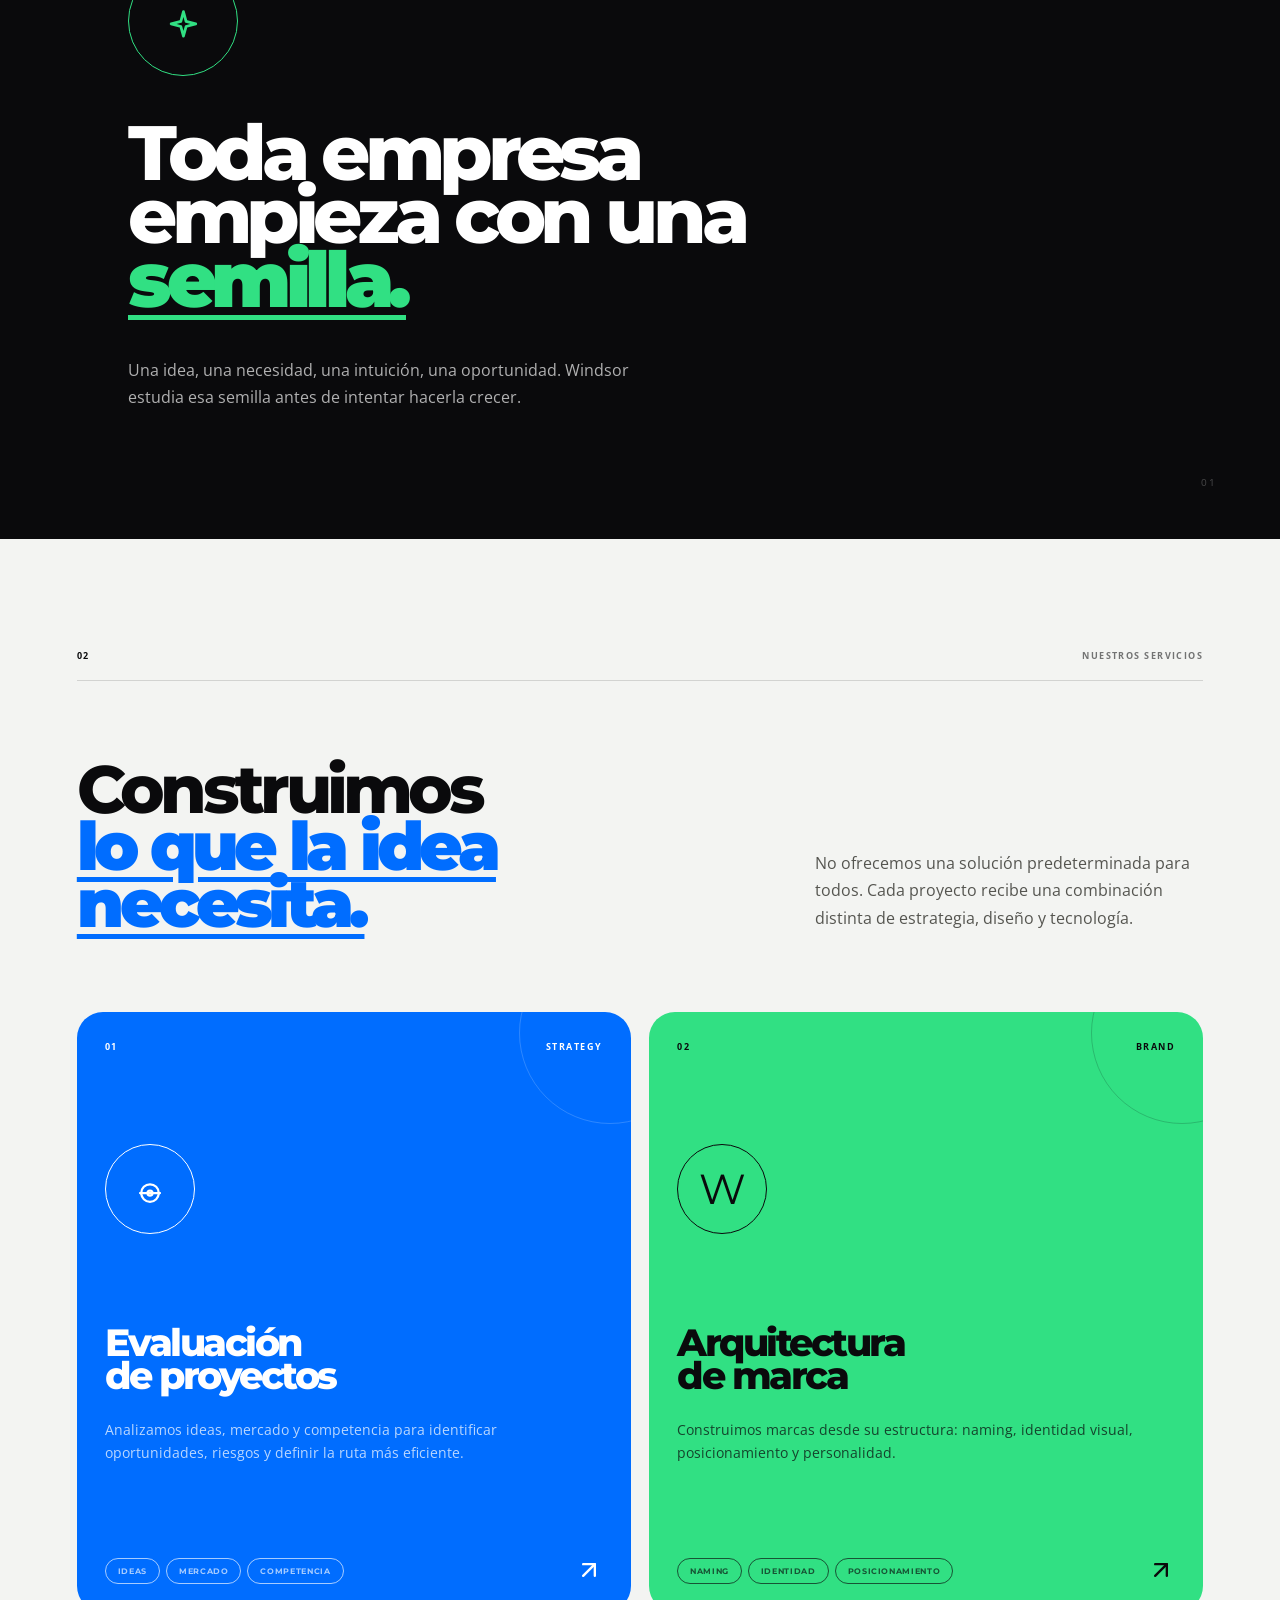
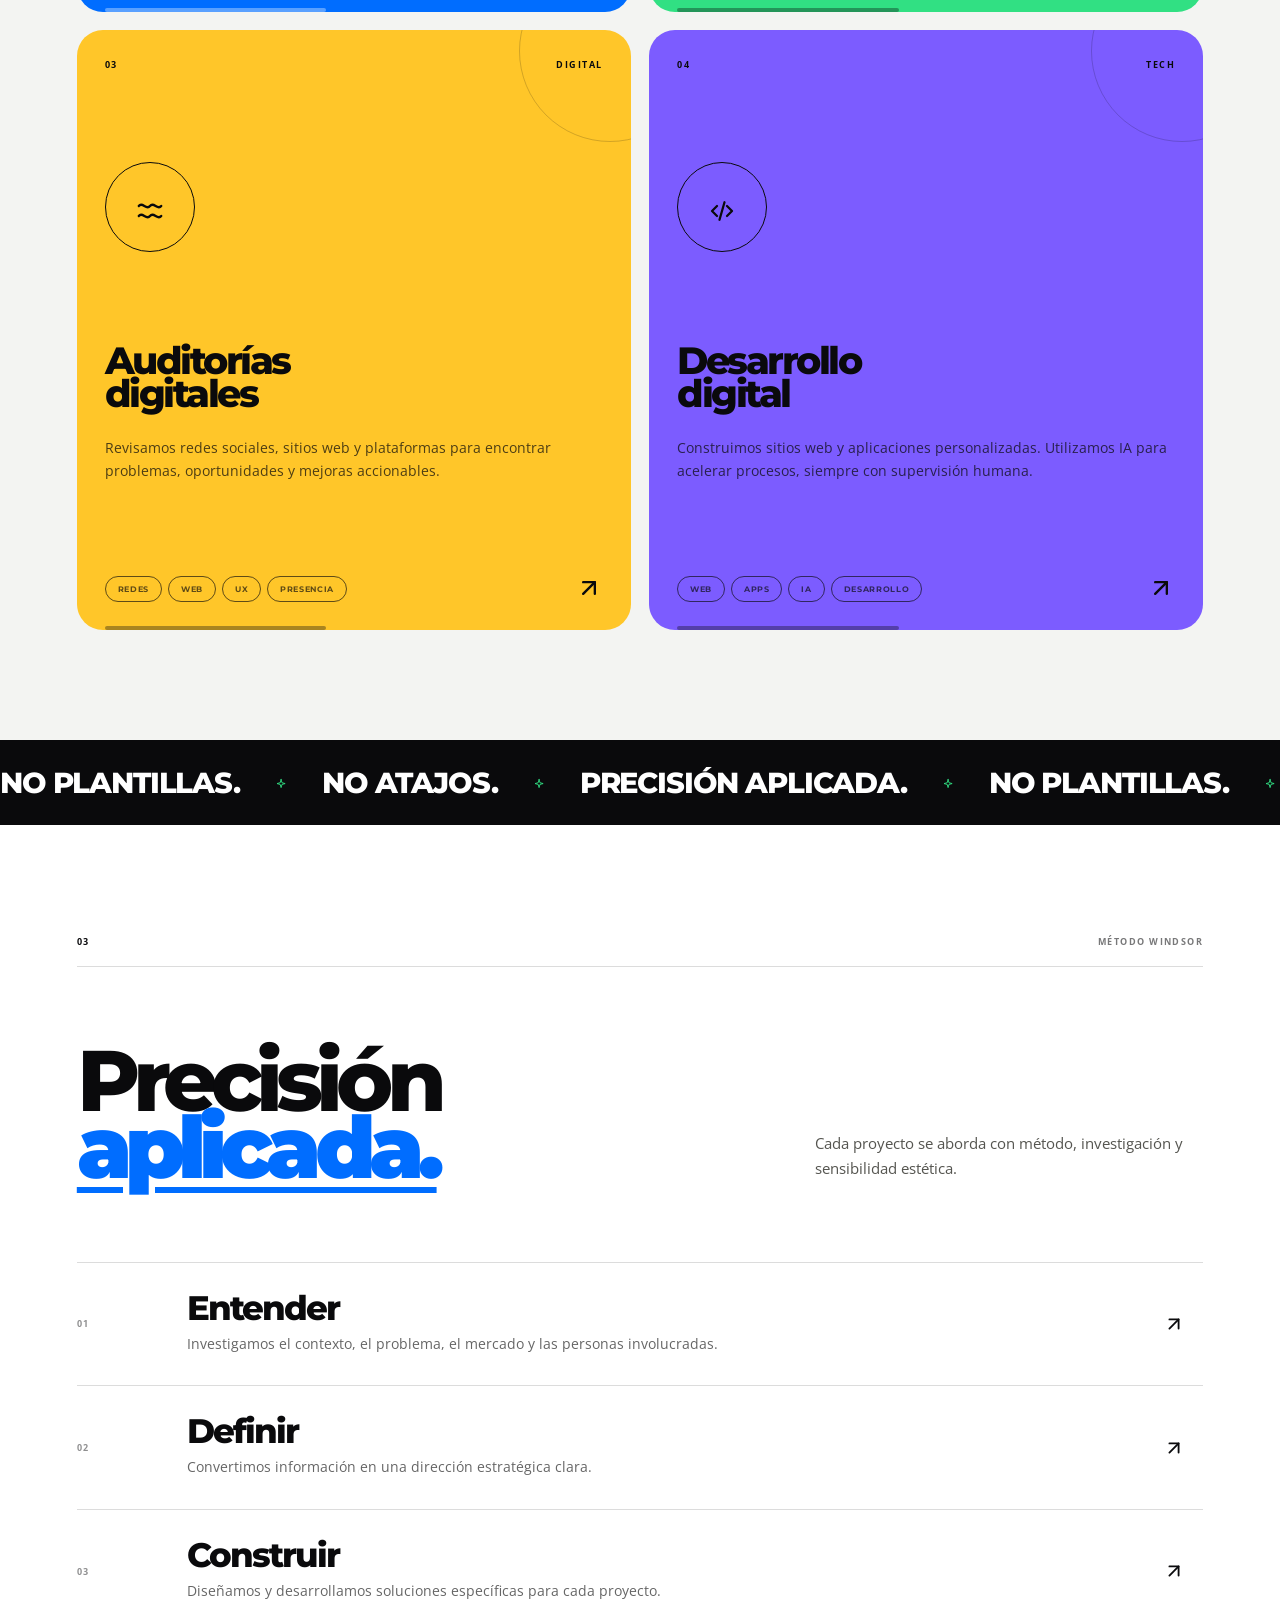
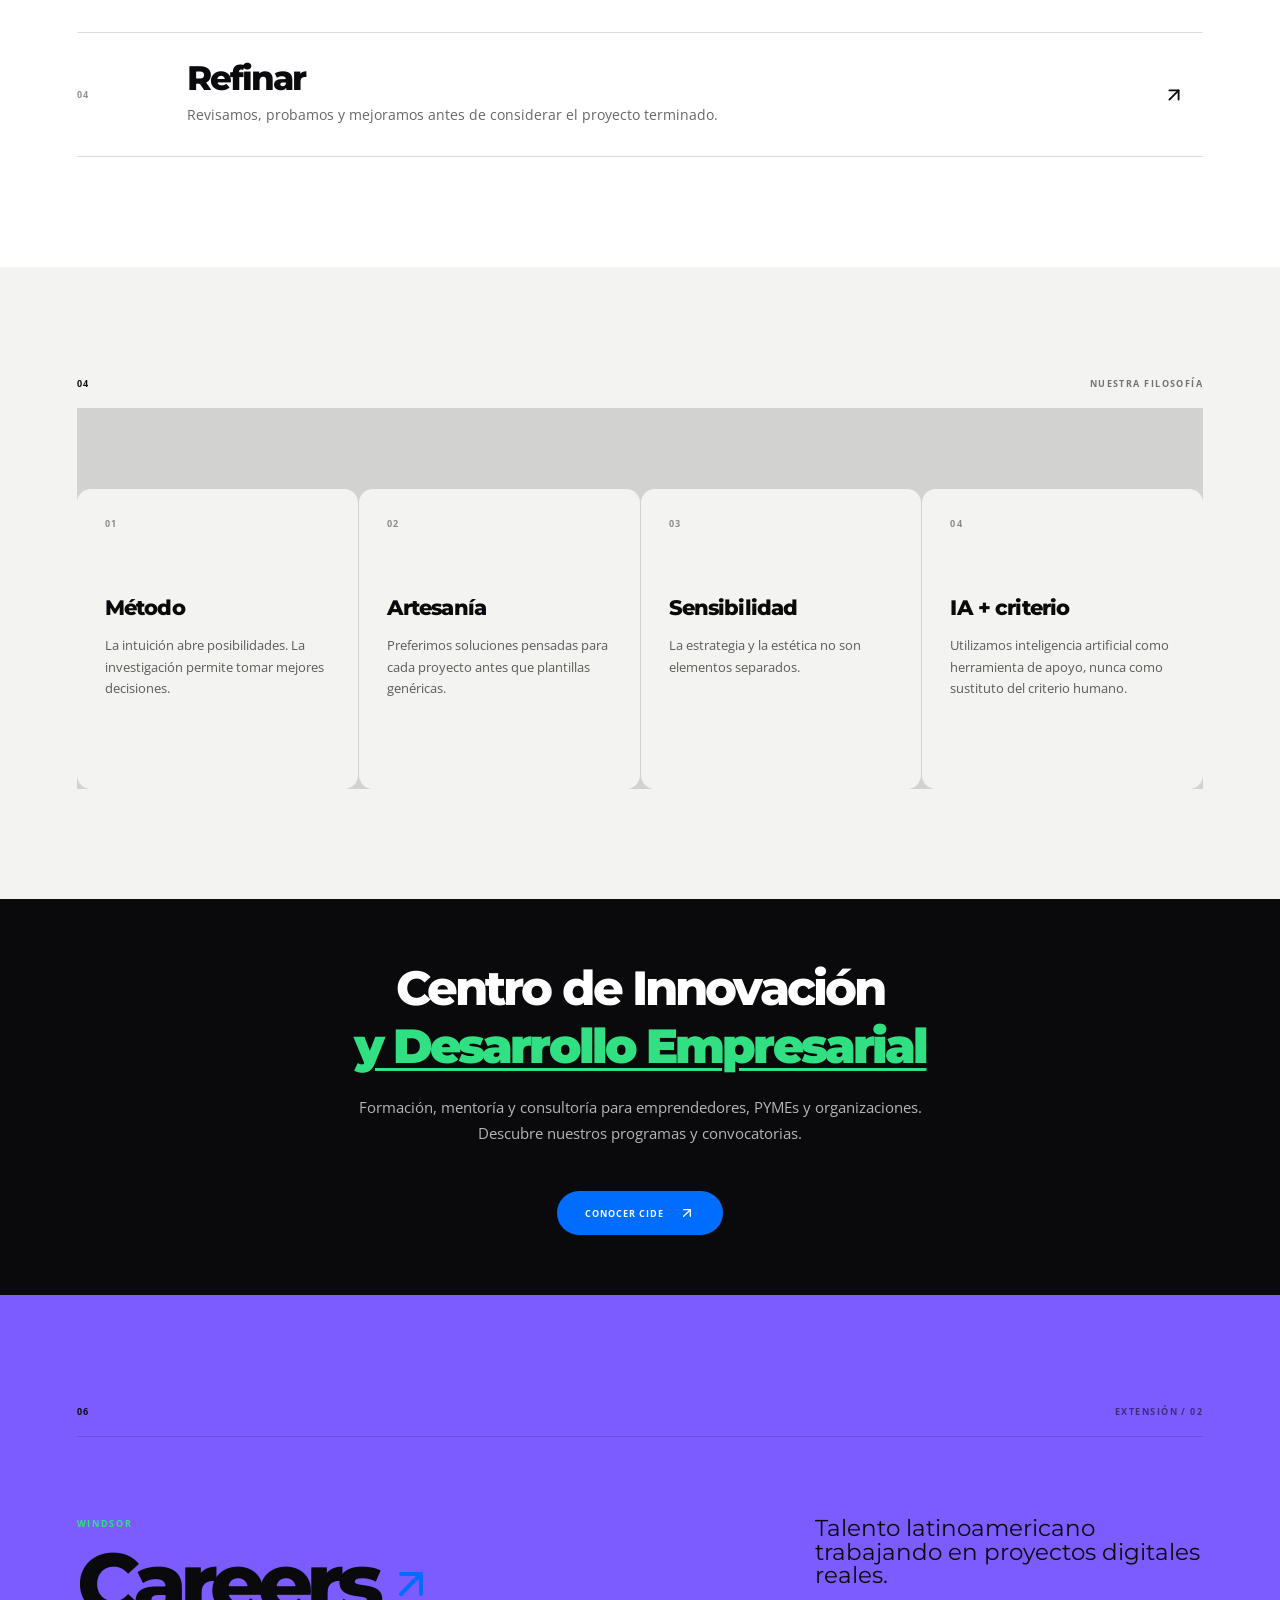
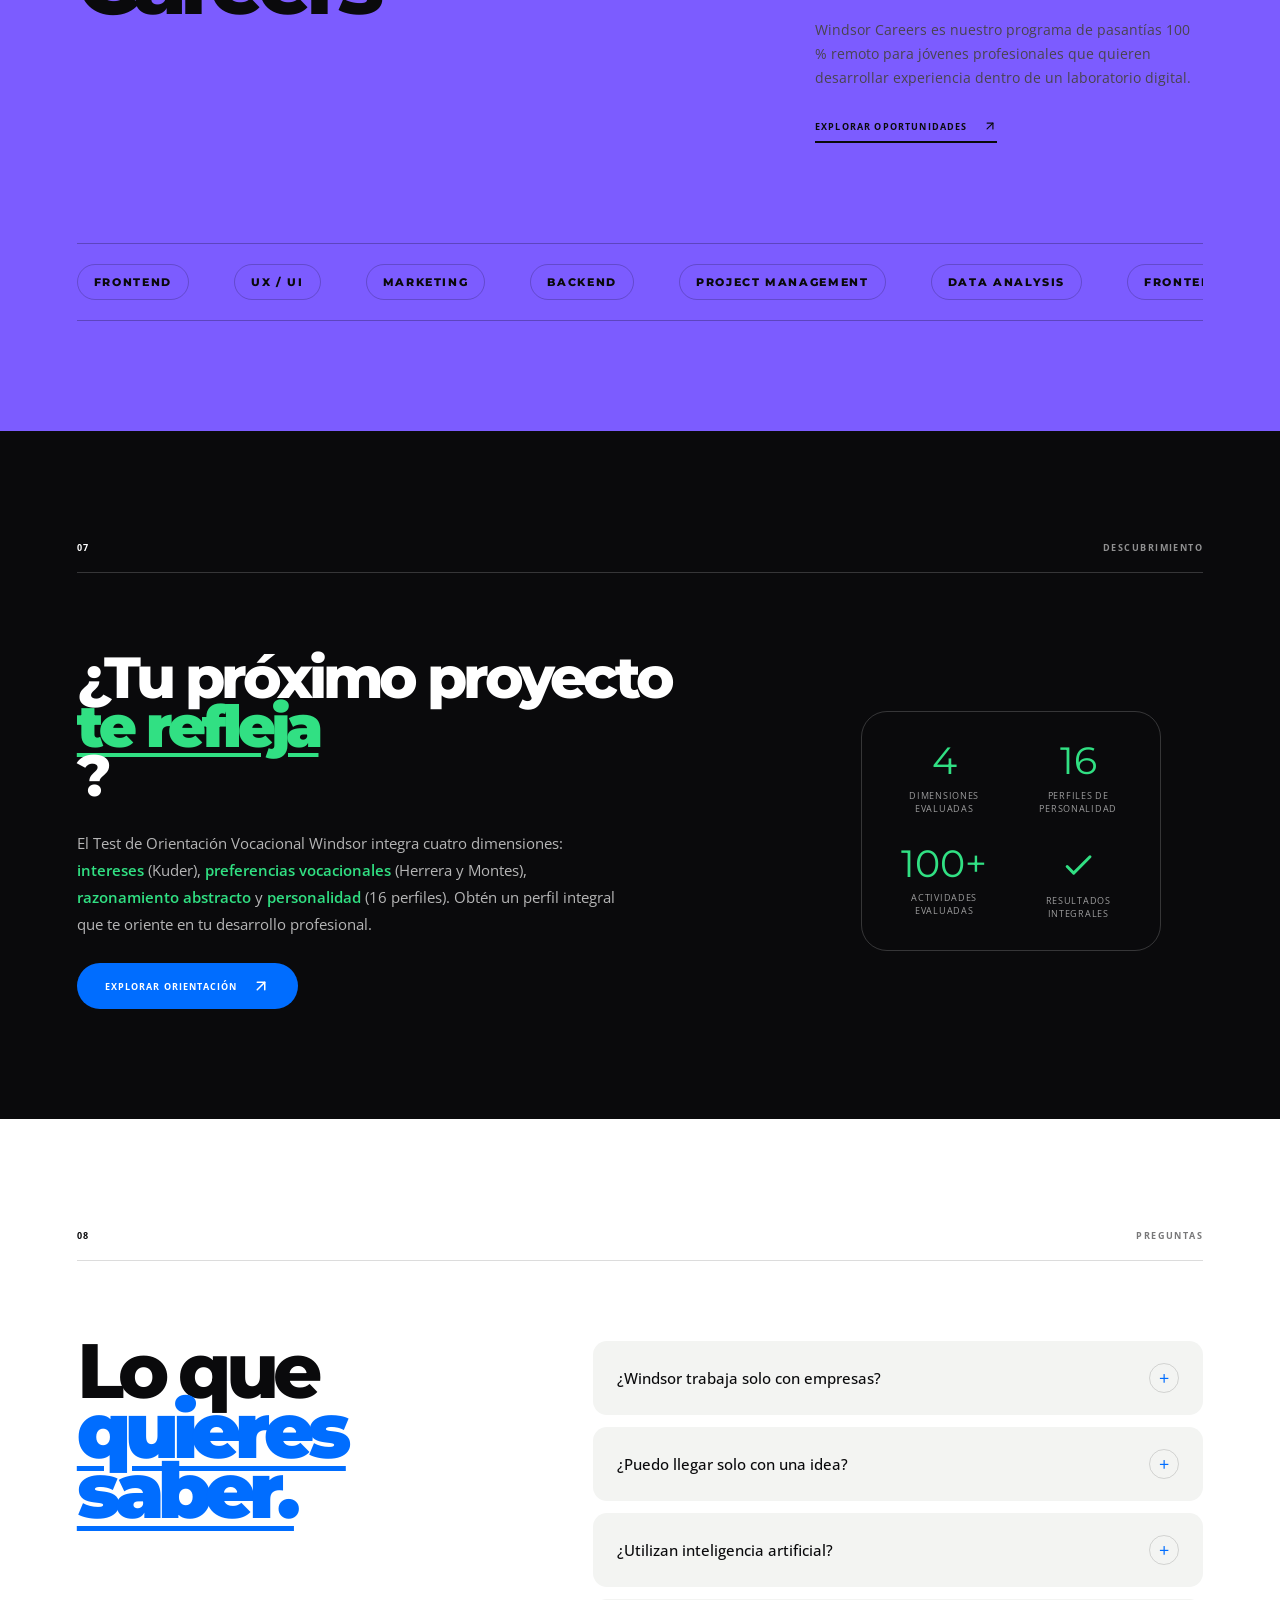
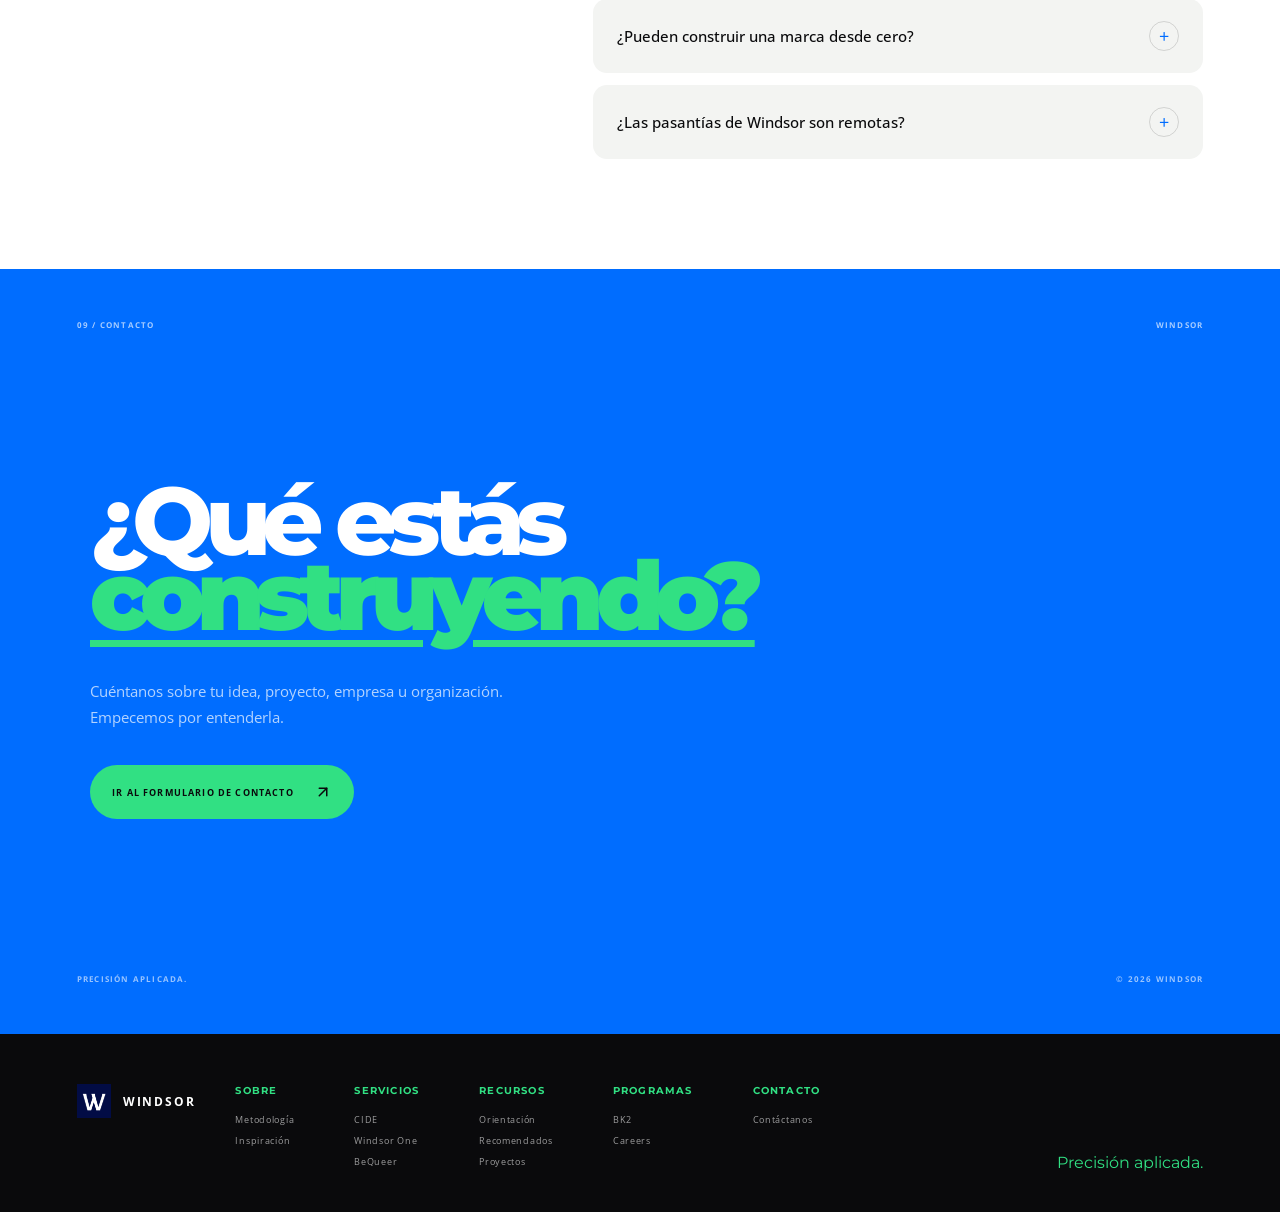
==== commit 65ac69cc: "fix: restaura estilo original y corrige navegación" ====
--- a/index.html
+++ b/index.html
@@ -9,83 +9,108 @@
 <link href="assets/favicon.png" rel="icon" type="image/png"/>
 <link href="https://fonts.googleapis.com" rel="preconnect"/>
 <link crossorigin="" href="https://fonts.gstatic.com" rel="preconnect"/>
-<link href="https://fonts.googleapis.com/css2?family=DM+Sans:wght@400;500;600;700&amp;family=Space+Grotesk:wght@400;500;600;700&amp;display=swap" rel="stylesheet"/>
+<link href="https://fonts.googleapis.com/css2?family=Montserrat:wght@400;500;600;700;800;900&amp;family=Open+Sans:wght@400;500;600;700&amp;display=swap" rel="stylesheet"/>
 <link href="styles.css" rel="stylesheet"/>
 </head>
-<body class="page-index site-page" data-page="index"><a class="skip-link" href="#inicio">Saltar al contenido</a><div aria-hidden="true" class="preloader"><div class="preloader-mark">W</div><div class="preloader-track"><span></span></div><div class="preloader-word">WINDSOR</div></div><header class="site-header"><div class="shell header-top">
-<span class="announcement-label"><span aria-hidden="true" class="status-dot"></span> WINDSOR / EL SALVADOR · LATINOAMÉRICA</span>
-<a href="contacto.html">Hablemos de tu idea <span aria-hidden="true"><svg aria-hidden="true" class="icon icon-arrow" viewbox="0 0 24 24"><path d="M5 19 19 5M9 5h10v10"></path></svg></span></a>
-</div>
-<div class="shell header-main">
-<a aria-label="Windsor, página de inicio" class="brand" href="index.html">
-<img alt="" class="brand-mark" src="assets/favicon.png"/>
-<span class="brand-name">WINDSOR</span>
+<body>
+<div class="preloader">
+<div class="preloader-logo">W</div>
+<div class="preloader-line"><span></span></div>
+<div class="preloader-text">WINDSOR</div>
+</div><header class="header">
+<a class="logo active" href="index.html">
+<img alt="Windsor" class="logo-icon" src="assets/favicon.png"/>
+<span class="logo-name">WINDSOR</span>
 </a>
-<nav aria-label="Navegación principal" class="main-nav">
-<a class="nav-link" data-page="index" href="index.html">Inicio</a>
-<a class="nav-link" data-page="services" href="index.html#servicios">Qué hacemos</a>
-<a class="nav-link" data-page="metodologia" href="metodologia.html">Método</a>
-<a class="nav-link" data-page="proyectos" href="proyectos.html">Proyectos</a>
-<details class="nav-dropdown">
-<summary>Más <span aria-hidden="true"><svg aria-hidden="true" class="icon icon-plus" viewbox="0 0 24 24"><path d="M12 5v14M5 12h14"></path></svg></span></summary>
-<div class="nav-menu">
+<nav class="desktop-nav">
+<ul class="nav-list">
+<li><a class="active" href="index.html">Inicio</a></li>
+<li class="dropdown">
+<a href="metodologia.html">Sobre</a>
+<ul class="submenu">
+<li><a href="metodologia.html">Metodología</a></li>
+<li><a href="inspiracion.html">Inspiración</a></li>
+</ul>
+</li>
+<li class="dropdown">
+<a href="cide.html">Servicios</a>
+<ul class="submenu">
+<li><a href="cide.html">CIDE</a></li>
+<li><a href="windsor-one.html">Windsor One</a></li>
+<li><a href="BeQueer.html">BeQueer</a></li>
+</ul>
+</li>
+<li class="dropdown">
+<a href="recomendados.html">Recursos</a>
+<ul class="submenu">
+<li><a href="orientacion-vocacional.html">Orientación</a></li>
+<li><a href="recomendados.html">Recomendados</a></li>
+<li><a href="proyectos.html">Proyectos</a></li>
+</ul>
+</li>
+<li class="dropdown">
+<a href="becas.html">Programas</a>
+<ul class="submenu">
+<li><a href="becas.html">BK2</a></li>
+<li><a href="careers.html">Careers</a></li>
+</ul>
+</li>
+<li><a href="contacto.html">Contacto</a></li>
+</ul>
+</nav>
+<div class="header-actions">
+<a class="header-button" href="contacto.html">
+                Hablemos
+                <span aria-hidden="true" class="arrow-icon">
+<svg fill="none" height="16" stroke="currentColor" stroke-linecap="round" stroke-linejoin="round" stroke-width="2" viewbox="0 0 24 24" width="16">
+<line x1="7" x2="17" y1="17" y2="7"></line>
+<polyline points="7 7 17 7 17 17"></polyline>
+</svg>
+</span>
+</a>
+</div>
+<button aria-expanded="false" aria-label="Abrir menú" class="menu-button"><span></span><span></span></button>
+</header><div class="mobile-menu">
+<div class="mobile-menu-inner">
+<div class="mobile-menu-label">NAVEGACIÓN</div>
+<a class="active" href="index.html">Inicio</a>
+<div class="mobile-group-title">Sobre</div>
+<a href="metodologia.html">Metodología</a>
 <a href="inspiracion.html">Inspiración</a>
+<div class="mobile-group-title">Servicios</div>
 <a href="cide.html">CIDE</a>
 <a href="windsor-one.html">Windsor One</a>
 <a href="BeQueer.html">BeQueer</a>
+<div class="mobile-group-title">Recursos</div>
 <a href="orientacion-vocacional.html">Orientación</a>
 <a href="recomendados.html">Recomendados</a>
+<a href="proyectos.html">Proyectos</a>
+<div class="mobile-group-title">Programas</div>
 <a href="becas.html">BK2</a>
 <a href="careers.html">Careers</a>
-</div>
-</details>
-</nav>
-<a class="header-cta" href="contacto.html">Iniciar conversación <span aria-hidden="true"><svg aria-hidden="true" class="icon icon-arrow" viewbox="0 0 24 24"><path d="M5 19 19 5M9 5h10v10"></path></svg></span></a>
-<button aria-controls="mobile-panel" aria-expanded="false" aria-label="Abrir menú" class="menu-toggle" type="button">
-<span></span><span></span>
-</button>
-</div>
-<div aria-hidden="true" class="mobile-panel" id="mobile-panel">
-<div class="mobile-panel-inner">
-<div class="mobile-panel-top"><span>NAVEGACIÓN</span><span>WINDSOR / 2026</span></div>
-<a class="mobile-link" href="index.html">Inicio</a>
-<a class="mobile-link" href="index.html#servicios">Qué hacemos</a>
-<a class="mobile-link" href="metodologia.html">Método</a>
-<a class="mobile-link" href="proyectos.html">Proyectos</a>
-<div class="mobile-label">Explorar</div>
-<div class="mobile-grid">
-<a class="mobile-link small" href="inspiracion.html">Inspiración</a>
-<a class="mobile-link small" href="cide.html">CIDE</a>
-<a class="mobile-link small" href="windsor-one.html">Windsor One</a>
-<a class="mobile-link small" href="BeQueer.html">BeQueer</a>
-<a class="mobile-link small" href="orientacion-vocacional.html">Orientación</a>
-<a class="mobile-link small" href="recomendados.html">Recomendados</a>
-<a class="mobile-link small" href="becas.html">BK2</a>
-<a class="mobile-link small" href="careers.html">Careers</a>
-</div>
-<a class="mobile-contact" href="contacto.html">Hablemos de tu proyecto <span aria-hidden="true"><svg aria-hidden="true" class="icon icon-arrow" viewbox="0 0 24 24"><path d="M5 19 19 5M9 5h10v10"></path></svg></span></a>
-</div>
-</div></header>
-<main class="page-main" id="inicio">
+<a href="contacto.html">Contacto</a>
+</div>
+</div>
+<main id="inicio">
 <!-- HERO -->
 <section class="hero">
 <div class="hero-noise"></div>
 <div class="hero-topline">
 <span>EL SALVADOR · LATINOAMÉRICA</span>
-<span>IDEA <svg aria-hidden="true" class="icon icon-arrow" viewbox="0 0 24 24"><path d="M5 12h14M13 6l6 6-6 6"></path></svg> ESTRATEGIA <svg aria-hidden="true" class="icon icon-arrow" viewbox="0 0 24 24"><path d="M5 12h14M13 6l6 6-6 6"></path></svg> PROYECTO</span>
+<span>IDEA <svg aria-hidden="true" class="svg-icon svg-arrow" viewbox="0 0 24 24"><path d="M5 12h14M13 6l6 6-6 6"></path></svg> ESTRATEGIA <svg aria-hidden="true" class="svg-icon svg-arrow" viewbox="0 0 24 24"><path d="M5 12h14M13 6l6 6-6 6"></path></svg> PROYECTO</span>
 </div>
 <div class="hero-content">
-<div class="hero-small"><span class="green-dot"></span>IDEA <svg aria-hidden="true" class="icon icon-arrow" viewbox="0 0 24 24"><path d="M5 12h14M13 6l6 6-6 6"></path></svg> ESTRATEGIA <svg aria-hidden="true" class="icon icon-arrow" viewbox="0 0 24 24"><path d="M5 12h14M13 6l6 6-6 6"></path></svg> PROYECTO</div>
+<div class="hero-small"><span class="green-dot"></span>IDEA <svg aria-hidden="true" class="svg-icon svg-arrow" viewbox="0 0 24 24"><path d="M5 12h14M13 6l6 6-6 6"></path></svg> ESTRATEGIA <svg aria-hidden="true" class="svg-icon svg-arrow" viewbox="0 0 24 24"><path d="M5 12h14M13 6l6 6-6 6"></path></svg> PROYECTO</div>
 <h1>Diseñamos <em>el futuro</em> de tu proyecto.</h1>
 <div class="hero-bottom">
 <p>Evaluamos ideas, construimos marcas y desarrollamos productos digitales con método, investigación y sensibilidad estética.</p>
-<a class="circle-button" href="#servicios"><span>Explorar</span><strong><svg aria-hidden="true" class="icon icon-arrow" viewbox="0 0 24 24"><path d="M12 5v14M6 13l6 6 6-6"></path></svg></strong></a>
+<a class="circle-button" href="#servicios"><span>Explorar</span><strong><svg aria-hidden="true" class="svg-icon svg-arrow" viewbox="0 0 24 24"><path d="M12 5v14M6 13l6 6 6-6"></path></svg></strong></a>
 </div>
 </div>
 <div class="hero-marquee">
 <div class="marquee-track">
-<span>ESTRATEGIA</span> <b><svg aria-hidden="true" class="icon icon-spark" viewbox="0 0 24 24"><path d="m12 3 1.7 6.3L20 11l-6.3 1.7L12 19l-1.7-6.3L4 11l6.3-1.7L12 3Z"></path></svg></b><span>DISEÑO</span> <b><svg aria-hidden="true" class="icon icon-spark" viewbox="0 0 24 24"><path d="m12 3 1.7 6.3L20 11l-6.3 1.7L12 19l-1.7-6.3L4 11l6.3-1.7L12 3Z"></path></svg></b><span>TECNOLOGÍA</span> <b><svg aria-hidden="true" class="icon icon-spark" viewbox="0 0 24 24"><path d="m12 3 1.7 6.3L20 11l-6.3 1.7L12 19l-1.7-6.3L4 11l6.3-1.7L12 3Z"></path></svg></b><span>INNOVACIÓN</span> <b><svg aria-hidden="true" class="icon icon-spark" viewbox="0 0 24 24"><path d="m12 3 1.7 6.3L20 11l-6.3 1.7L12 19l-1.7-6.3L4 11l6.3-1.7L12 3Z"></path></svg></b>
-<span>ESTRATEGIA</span> <b><svg aria-hidden="true" class="icon icon-spark" viewbox="0 0 24 24"><path d="m12 3 1.7 6.3L20 11l-6.3 1.7L12 19l-1.7-6.3L4 11l6.3-1.7L12 3Z"></path></svg></b><span>DISEÑO</span> <b><svg aria-hidden="true" class="icon icon-spark" viewbox="0 0 24 24"><path d="m12 3 1.7 6.3L20 11l-6.3 1.7L12 19l-1.7-6.3L4 11l6.3-1.7L12 3Z"></path></svg></b><span>TECNOLOGÍA</span> <b><svg aria-hidden="true" class="icon icon-spark" viewbox="0 0 24 24"><path d="m12 3 1.7 6.3L20 11l-6.3 1.7L12 19l-1.7-6.3L4 11l6.3-1.7L12 3Z"></path></svg></b><span>INNOVACIÓN</span> <b><svg aria-hidden="true" class="icon icon-spark" viewbox="0 0 24 24"><path d="m12 3 1.7 6.3L20 11l-6.3 1.7L12 19l-1.7-6.3L4 11l6.3-1.7L12 3Z"></path></svg></b>
+<span>ESTRATEGIA</span> <b><svg aria-hidden="true" class="svg-icon svg-spark" viewbox="0 0 24 24"><path d="m12 3 1.7 6.3L20 11l-6.3 1.7L12 19l-1.7-6.3L4 11l6.3-1.7L12 3Z"></path></svg></b><span>DISEÑO</span> <b><svg aria-hidden="true" class="svg-icon svg-spark" viewbox="0 0 24 24"><path d="m12 3 1.7 6.3L20 11l-6.3 1.7L12 19l-1.7-6.3L4 11l6.3-1.7L12 3Z"></path></svg></b><span>TECNOLOGÍA</span> <b><svg aria-hidden="true" class="svg-icon svg-spark" viewbox="0 0 24 24"><path d="m12 3 1.7 6.3L20 11l-6.3 1.7L12 19l-1.7-6.3L4 11l6.3-1.7L12 3Z"></path></svg></b><span>INNOVACIÓN</span> <b><svg aria-hidden="true" class="svg-icon svg-spark" viewbox="0 0 24 24"><path d="m12 3 1.7 6.3L20 11l-6.3 1.7L12 19l-1.7-6.3L4 11l6.3-1.7L12 3Z"></path></svg></b>
+<span>ESTRATEGIA</span> <b><svg aria-hidden="true" class="svg-icon svg-spark" viewbox="0 0 24 24"><path d="m12 3 1.7 6.3L20 11l-6.3 1.7L12 19l-1.7-6.3L4 11l6.3-1.7L12 3Z"></path></svg></b><span>DISEÑO</span> <b><svg aria-hidden="true" class="svg-icon svg-spark" viewbox="0 0 24 24"><path d="m12 3 1.7 6.3L20 11l-6.3 1.7L12 19l-1.7-6.3L4 11l6.3-1.7L12 3Z"></path></svg></b><span>TECNOLOGÍA</span> <b><svg aria-hidden="true" class="svg-icon svg-spark" viewbox="0 0 24 24"><path d="m12 3 1.7 6.3L20 11l-6.3 1.7L12 19l-1.7-6.3L4 11l6.3-1.7L12 3Z"></path></svg></b><span>INNOVACIÓN</span> <b><svg aria-hidden="true" class="svg-icon svg-spark" viewbox="0 0 24 24"><path d="m12 3 1.7 6.3L20 11l-6.3 1.7L12 19l-1.7-6.3L4 11l6.3-1.7L12 3Z"></path></svg></b>
 </div>
 </div>
 </section>
@@ -105,7 +130,7 @@
 <section class="seed-section">
 <div class="seed-side"><span>LA SEMILLA</span><span>WINDSOR / 01</span></div>
 <div class="seed-main">
-<div class="seed-circle"><span><svg aria-hidden="true" class="icon icon-spark" viewbox="0 0 24 24"><path d="m12 3 1.7 6.3L20 11l-6.3 1.7L12 19l-1.7-6.3L4 11l6.3-1.7L12 3Z"></path></svg></span></div>
+<div class="seed-circle"><span><svg aria-hidden="true" class="svg-icon svg-spark" viewbox="0 0 24 24"><path d="m12 3 1.7 6.3L20 11l-6.3 1.7L12 19l-1.7-6.3L4 11l6.3-1.7L12 3Z"></path></svg></span></div>
 <h2>Toda empresa <br/> empieza con una <em>semilla.</em></h2>
 <p>Una idea, una necesidad, una intuición, una oportunidad. Windsor estudia esa semilla antes de intentar hacerla crecer.</p>
 </div>
@@ -121,7 +146,7 @@
 <div class="service-cards">
 <article class="service-card service-blue">
 <div class="card-top"><span>01</span><span>STRATEGY</span></div>
-<div class="card-icon"><span><svg aria-hidden="true" class="icon icon-orbit" viewbox="0 0 24 24"><circle cx="12" cy="12" r="7"></circle><circle cx="12" cy="12" r="2"></circle><path d="M4 12h16"></path></svg></span></div>
+<div class="card-icon"><span><svg aria-hidden="true" class="svg-icon svg-orbit" viewbox="0 0 24 24"><circle cx="12" cy="12" r="7"></circle><circle cx="12" cy="12" r="2"></circle><path d="M4 12h16"></path></svg></span></div>
 <div class="card-content"><h3>Evaluación <br/> de proyectos</h3><p>Analizamos ideas, mercado y competencia para identificar oportunidades, riesgos y definir la ruta más eficiente.</p></div>
 <div class="card-bottom"><div class="card-tags"><span>Ideas</span><span>Mercado</span><span>Competencia</span></div><span aria-hidden="true" class="card-arrow"><svg fill="none" height="28" stroke="currentColor" stroke-linecap="round" stroke-linejoin="round" stroke-width="2" viewbox="0 0 24 24" width="28"><line x1="7" x2="17" y1="17" y2="7"></line><polyline points="7 7 17 7 17 17"></polyline></svg></span></div>
 </article>
@@ -133,13 +158,13 @@
 </article>
 <article class="service-card service-yellow">
 <div class="card-top"><span>03</span><span>DIGITAL</span></div>
-<div class="card-icon"><span><svg aria-hidden="true" class="icon icon-wave" viewbox="0 0 24 24"><path d="M3 8c3-4 6 4 9 0s6 4 9 0M3 16c3-4 6 4 9 0s6 4 9 0"></path></svg></span></div>
+<div class="card-icon"><span><svg aria-hidden="true" class="svg-icon svg-wave" viewbox="0 0 24 24"><path d="M3 8c3-4 6 4 9 0s6 4 9 0M3 16c3-4 6 4 9 0s6 4 9 0"></path></svg></span></div>
 <div class="card-content"><h3>Auditorías <br/> digitales</h3><p>Revisamos redes sociales, sitios web y plataformas para encontrar problemas, oportunidades y mejoras accionables.</p></div>
 <div class="card-bottom"><div class="card-tags"><span>Redes</span><span>Web</span><span>UX</span><span>Presencia</span></div><span aria-hidden="true" class="card-arrow"><svg fill="none" height="28" stroke="currentColor" stroke-linecap="round" stroke-linejoin="round" stroke-width="2" viewbox="0 0 24 24" width="28"><line x1="7" x2="17" y1="17" y2="7"></line><polyline points="7 7 17 7 17 17"></polyline></svg></span></div>
 </article>
 <article class="service-card service-purple">
 <div class="card-top"><span>04</span><span>TECH</span></div>
-<div class="card-icon"><span><svg aria-hidden="true" class="icon icon-code" viewbox="0 0 24 24"><path d="m8 8-4 4 4 4M16 8l4 4-4 4M14 5l-4 14"></path></svg></span></div>
+<div class="card-icon"><span><svg aria-hidden="true" class="svg-icon svg-code" viewbox="0 0 24 24"><path d="m8 8-4 4 4 4M16 8l4 4-4 4M14 5l-4 14"></path></svg></span></div>
 <div class="card-content"><h3>Desarrollo <br/> digital</h3><p>Construimos sitios web y aplicaciones personalizadas. Utilizamos IA para acelerar procesos, siempre con supervisión humana.</p></div>
 <div class="card-bottom"><div class="card-tags"><span>Web</span><span>Apps</span><span>IA</span><span>Desarrollo</span></div><span aria-hidden="true" class="card-arrow"><svg fill="none" height="28" stroke="currentColor" stroke-linecap="round" stroke-linejoin="round" stroke-width="2" viewbox="0 0 24 24" width="28"><line x1="7" x2="17" y1="17" y2="7"></line><polyline points="7 7 17 7 17 17"></polyline></svg></span></div>
 </article>
@@ -148,8 +173,8 @@
 <!-- STATEMENT -->
 <div class="statement-marquee">
 <div class="statement-track">
-<span>NO PLANTILLAS.</span> <b><svg aria-hidden="true" class="icon icon-spark" viewbox="0 0 24 24"><path d="m12 3 1.7 6.3L20 11l-6.3 1.7L12 19l-1.7-6.3L4 11l6.3-1.7L12 3Z"></path></svg></b><span>NO ATAJOS.</span> <b><svg aria-hidden="true" class="icon icon-spark" viewbox="0 0 24 24"><path d="m12 3 1.7 6.3L20 11l-6.3 1.7L12 19l-1.7-6.3L4 11l6.3-1.7L12 3Z"></path></svg></b><span>PRECISIÓN APLICADA.</span> <b><svg aria-hidden="true" class="icon icon-spark" viewbox="0 0 24 24"><path d="m12 3 1.7 6.3L20 11l-6.3 1.7L12 19l-1.7-6.3L4 11l6.3-1.7L12 3Z"></path></svg></b>
-<span>NO PLANTILLAS.</span> <b><svg aria-hidden="true" class="icon icon-spark" viewbox="0 0 24 24"><path d="m12 3 1.7 6.3L20 11l-6.3 1.7L12 19l-1.7-6.3L4 11l6.3-1.7L12 3Z"></path></svg></b><span>NO ATAJOS.</span> <b><svg aria-hidden="true" class="icon icon-spark" viewbox="0 0 24 24"><path d="m12 3 1.7 6.3L20 11l-6.3 1.7L12 19l-1.7-6.3L4 11l6.3-1.7L12 3Z"></path></svg></b><span>PRECISIÓN APLICADA.</span> <b><svg aria-hidden="true" class="icon icon-spark" viewbox="0 0 24 24"><path d="m12 3 1.7 6.3L20 11l-6.3 1.7L12 19l-1.7-6.3L4 11l6.3-1.7L12 3Z"></path></svg></b>
+<span>NO PLANTILLAS.</span> <b><svg aria-hidden="true" class="svg-icon svg-spark" viewbox="0 0 24 24"><path d="m12 3 1.7 6.3L20 11l-6.3 1.7L12 19l-1.7-6.3L4 11l6.3-1.7L12 3Z"></path></svg></b><span>NO ATAJOS.</span> <b><svg aria-hidden="true" class="svg-icon svg-spark" viewbox="0 0 24 24"><path d="m12 3 1.7 6.3L20 11l-6.3 1.7L12 19l-1.7-6.3L4 11l6.3-1.7L12 3Z"></path></svg></b><span>PRECISIÓN APLICADA.</span> <b><svg aria-hidden="true" class="svg-icon svg-spark" viewbox="0 0 24 24"><path d="m12 3 1.7 6.3L20 11l-6.3 1.7L12 19l-1.7-6.3L4 11l6.3-1.7L12 3Z"></path></svg></b>
+<span>NO PLANTILLAS.</span> <b><svg aria-hidden="true" class="svg-icon svg-spark" viewbox="0 0 24 24"><path d="m12 3 1.7 6.3L20 11l-6.3 1.7L12 19l-1.7-6.3L4 11l6.3-1.7L12 3Z"></path></svg></b><span>NO ATAJOS.</span> <b><svg aria-hidden="true" class="svg-icon svg-spark" viewbox="0 0 24 24"><path d="m12 3 1.7 6.3L20 11l-6.3 1.7L12 19l-1.7-6.3L4 11l6.3-1.7L12 3Z"></path></svg></b><span>PRECISIÓN APLICADA.</span> <b><svg aria-hidden="true" class="svg-icon svg-spark" viewbox="0 0 24 24"><path d="m12 3 1.7 6.3L20 11l-6.3 1.7L12 19l-1.7-6.3L4 11l6.3-1.7L12 3Z"></path></svg></b>
 </div>
 </div>
 <!-- MÉTODO -->
@@ -219,7 +244,7 @@
 <div><span class="stat-number">4</span><span class="stat-label">dimensiones evaluadas</span></div>
 <div><span class="stat-number">16</span><span class="stat-label">perfiles de personalidad</span></div>
 <div><span class="stat-number">100+</span><span class="stat-label">actividades evaluadas</span></div>
-<div><span class="stat-number"><svg aria-hidden="true" class="icon icon-check" viewbox="0 0 24 24"><path d="m5 12 4 4L19 6"></path></svg></span><span class="stat-label">resultados integrales</span></div>
+<div><span class="stat-number"><svg aria-hidden="true" class="svg-icon svg-check" viewbox="0 0 24 24"><path d="m5 12 4 4L19 6"></path></svg></span><span class="stat-label">resultados integrales</span></div>
 </div>
 </div>
 </div>
@@ -248,27 +273,41 @@
 </div>
 <div class="contact-bottom"><span>PRECISIÓN APLICADA.</span><span>© 2026 WINDSOR</span></div>
 </section>
-</main><footer class="site-footer">
-<div class="shell">
-<div class="footer-lead">
-<div>
-<span class="eyebrow">WINDSOR / PRECISIÓN APLICADA</span>
-<h2>De la idea<br/><em>a lo posible.</em></h2>
-</div>
-<a class="footer-cta" href="contacto.html">Cuéntanos tu idea <span aria-hidden="true"><svg aria-hidden="true" class="icon icon-arrow" viewbox="0 0 24 24"><path d="M5 19 19 5M9 5h10v10"></path></svg></span></a>
-</div>
-<div class="footer-grid">
-<div class="footer-brand-block">
-<a class="brand footer-brand" href="index.html"><img alt="" class="brand-mark" src="assets/favicon.png"/><span class="brand-name">WINDSOR</span></a>
-<p>Laboratorio digital independiente para ideas que necesitan dirección, identidad y movimiento.</p>
-<span class="footer-location">El Salvador · Latinoamérica</span>
-</div>
-<div class="footer-column"><span class="footer-label">Navegar</span><a href="index.html">Inicio</a><a href="index.html#servicios">Qué hacemos</a><a href="metodologia.html">Método</a><a href="proyectos.html">Proyectos</a></div>
-<div class="footer-column"><span class="footer-label">Explorar</span><a href="cide.html">CIDE</a><a href="windsor-one.html">Windsor One</a><a href="BeQueer.html">BeQueer</a><a href="inspiracion.html">Inspiración</a></div>
-<div class="footer-column"><span class="footer-label">Recursos</span><a href="orientacion-vocacional.html">Orientación</a><a href="recomendados.html">Recomendados</a><a href="becas.html">BK2</a><a href="careers.html">Careers</a></div>
-</div>
-<div class="footer-bottom"><span>© 2026 Windsor</span><span>Idea <svg aria-hidden="true" class="icon icon-arrow" viewbox="0 0 24 24"><path d="M5 12h14M13 6l6 6-6 6"></path></svg> Estrategia <svg aria-hidden="true" class="icon icon-arrow" viewbox="0 0 24 24"><path d="M5 12h14M13 6l6 6-6 6"></path></svg> Proyecto</span><a href="contacto.html">Contacto <svg aria-hidden="true" class="icon icon-arrow" viewbox="0 0 24 24"><path d="M5 19 19 5M9 5h10v10"></path></svg></a></div>
-</div>
+</main><footer class="footer">
+<div class="footer-logo">
+<img alt="Windsor" src="assets/favicon.png" style="width:34px; height:34px; display:block;"/>
+<span>WINDSOR</span>
+</div>
+<div class="footer-groups">
+<div class="footer-group">
+<h4>Sobre</h4>
+<a href="metodologia.html">Metodología</a>
+<a href="inspiracion.html">Inspiración</a>
+</div>
+<div class="footer-group">
+<h4>Servicios</h4>
+<a href="cide.html">CIDE</a>
+<a href="windsor-one.html">Windsor One</a>
+<a href="BeQueer.html">BeQueer</a>
+</div>
+<div class="footer-group">
+<h4>Recursos</h4>
+<a href="orientacion-vocacional.html">Orientación</a>
+<a href="recomendados.html">Recomendados</a>
+<a href="proyectos.html">Proyectos</a>
+</div>
+<div class="footer-group">
+<h4>Programas</h4>
+<a href="becas.html">BK2</a>
+<a href="careers.html">Careers</a>
+</div>
+<div class="footer-group">
+<h4>Contacto</h4>
+<a href="contacto.html">Contáctanos</a>
+</div>
+</div>
+<div class="footer-tagline">Precisión aplicada.</div>
 </footer>
-<script src="script.js"></script></body>
+<script src="script.js"></script>
+</body>
 </html>
--- a/styles.css
+++ b/styles.css
@@ -1,386 +1,2050 @@
+/* =========================================================
+   WINDSOR — VISUAL SYSTEM UNIFICADO
+   Incluye todos los estilos del sitio
+========================================================= */
 :root {
-  --ink: #071018;
-  --ink-2: #101d27;
-  --paper: #f5f6ef;
-  --white: #ffffff;
-  --muted: #69727a;
-  --line: rgba(7, 16, 24, .14);
-  --line-light: rgba(255, 255, 255, .18);
-  --acid: #c7ff50;
-  --blue: #316bff;
-  --blue-dark: #1745c4;
-  --violet: #b796ff;
-  --orange: #ffb85c;
-  --coral: #ff7268;
-  --sans: "DM Sans", Arial, sans-serif;
-  --display: "Space Grotesk", Arial, sans-serif;
-  --shell: 1240px;
-  --radius: 28px;
-  --radius-sm: 16px;
-  --pill: 999px;
-  --ease: cubic-bezier(.23, 1, .32, 1);
-}
-
-* { box-sizing: border-box; margin: 0; padding: 0; }
+    --black: #0a0a0c;
+    --black-soft: #131317;
+    --cream: #f3f4f2;
+    --white: #ffffff;
+    --blue: #006dff;
+    --blue-dark: #0050c2;
+    --green: #31e083;
+    --green-dark: #1fb868;
+    --yellow: #ffc629;
+    --purple: #7c5cff;
+    --grey: #dcdde0;
+    --grey-dark: #85868c;
+    --line: rgba(10,10,12,0.14);
+    --white-line: rgba(255,255,255,0.18);
+    --sans: "Montserrat","Helvetica Neue",Arial,sans-serif;
+    --body: "Open Sans","Helvetica Neue",Arial,sans-serif;
+    --serif: var(--sans);
+    --radius: 26px;
+    --radius-sm: 14px;
+    --radius-pill: 999px;
+    --max-width: 1440px;
+}
+
+/* RESET */
+* { box-sizing: border-box; margin:0; padding:0; }
 html { scroll-behavior: smooth; overflow-x: hidden; }
-body { min-width: 320px; overflow-x: hidden; background: var(--paper); color: var(--ink); font-family: var(--sans); line-height: 1.5; }
-body.menu-open { overflow: hidden; }
-a { color: inherit; text-decoration: none; }
-button, input, textarea, select { color: inherit; font: inherit; }
-button { cursor: pointer; }
-img, video { display: block; max-width: 100%; }
-ul { list-style: none; }
-h1, h2, h3, h4, h5, .brand, .nav-link, .header-cta, .eyebrow, .section-meta, .footer-label { font-family: var(--display); }
-h1, h2, h3, h4 { font-weight: 600; letter-spacing: -.06em; }
-em { color: var(--blue); font-style: normal; }
-section, [id] { scroll-margin-top: 92px; }
-::selection { background: var(--acid); color: var(--ink); }
-
-.shell { width: min(calc(100% - 48px), var(--shell)); margin-inline: auto; }
-.skip-link { position: fixed; top: 12px; left: 12px; z-index: 9999; padding: 12px 16px; border-radius: var(--pill); background: var(--acid); color: var(--ink); transform: translateY(-160%); transition: transform .2s var(--ease); }
-.skip-link:focus { transform: translateY(0); }
-.eyebrow { display: inline-flex; align-items: center; gap: 10px; font-size: 11px; font-weight: 600; letter-spacing: .13em; text-transform: uppercase; }
-.status-dot { width: 7px; height: 7px; border-radius: 50%; background: var(--acid); box-shadow: 0 0 0 5px rgba(199,255,80,.14); }
-
-/* Loading and shared navigation */
-.preloader { position: fixed; inset: 0; z-index: 10000; display: grid; place-items: center; background: var(--ink); color: var(--white); transition: opacity .45s var(--ease), visibility .45s; }
-.preloader.loaded { opacity: 0; visibility: hidden; pointer-events: none; }
-.preloader-mark { color: var(--acid); font: 600 clamp(56px, 10vw, 112px)/1 var(--display); letter-spacing: -.13em; }
-.preloader-track { width: min(190px, 46vw); height: 2px; margin-top: 22px; overflow: hidden; background: rgba(255,255,255,.22); }
-.preloader-track span { display: block; width: 100%; height: 100%; background: var(--acid); transform: translateX(-100%); animation: load-line 1.1s var(--ease) forwards; }
-.preloader-word { margin-top: 14px; color: rgba(255,255,255,.6); font-size: 10px; letter-spacing: .32em; }
-@keyframes load-line { to { transform: translateX(0); } }
-.site-header { position: sticky; top: 0; z-index: 1000; background: var(--paper); color: var(--ink); border-bottom: 1px solid var(--line); transition: transform .35s var(--ease), background .25s var(--ease), color .25s var(--ease), box-shadow .25s var(--ease); }
-.site-header.is-hidden { transform: translateY(-100%); }
-.site-header.is-scrolled { box-shadow: 0 12px 34px rgba(7,16,24,.09); }
-.header-top { min-height: 42px; display: flex; align-items: center; justify-content: space-between; gap: 18px; border-bottom: 1px solid var(--line); }
-.header-top .announcement-label, .header-top a { font-size: 10px; font-weight: 600; letter-spacing: .11em; text-transform: uppercase; }
-.header-top a { display: inline-flex; align-items: center; gap: 9px; color: var(--blue); }
-.header-top a:hover { color: var(--ink); }
-.page-index .header-top { border-color: var(--line-light); }
-.page-index .header-top a { color: var(--acid); }
-.page-index .header-top a:hover { color: var(--white); }
-.header-top .icon { width: 14px; height: 14px; }
-.header-top .status-dot { display: inline-block; }
-
-.page-index .site-header { background: var(--ink); color: var(--white); border-color: var(--line-light); }
-.header-main { min-height: 78px; display: flex; align-items: center; gap: 30px; }
-.site-header > .mobile-panel { position: fixed; }
-.brand { display: inline-flex; align-items: center; gap: 11px; flex-shrink: 0; }
-.brand-mark { width: 32px; height: 32px; object-fit: contain; }
-.brand-name { font-size: 14px; font-weight: 600; letter-spacing: .18em; }
-.main-nav { display: flex; align-items: center; justify-content: center; gap: 4px; margin-inline: auto; }
-.nav-link, .nav-dropdown summary { position: relative; display: inline-flex; align-items: center; gap: 6px; padding: 12px 13px; border-radius: var(--pill); color: currentColor; font-size: 12px; font-weight: 500; letter-spacing: -.01em; cursor: pointer; }
-.nav-link::after, .nav-dropdown summary::after { content: ""; position: absolute; right: 13px; bottom: 7px; left: 13px; height: 1px; background: currentColor; transform: scaleX(0); transform-origin: left; transition: transform .2s var(--ease); }
-.nav-link:hover::after, .nav-link.active::after, .nav-dropdown[open] summary::after { transform: scaleX(1); }
-.nav-link.active { font-weight: 700; }
-.nav-dropdown { position: relative; }
-.nav-dropdown summary { list-style: none; }
-.nav-dropdown summary::-webkit-details-marker { display: none; }
-.nav-dropdown summary span { display: inline-flex; align-items: center; justify-content: center; line-height: 0; transition: transform .2s var(--ease); }
-.nav-dropdown summary .icon-plus { width: 15px; height: 15px; }
-.nav-dropdown[open] summary span { transform: rotate(45deg); }
-.nav-menu { position: absolute; top: calc(100% + 10px); right: 0; width: 220px; padding: 10px; border: 1px solid var(--line); border-radius: 18px; background: var(--paper); box-shadow: 0 20px 44px rgba(7,16,24,.16); }
-.nav-menu a { display: block; padding: 11px 12px; border-radius: 11px; font-size: 12px; }
-.nav-menu a:hover { background: var(--ink); color: var(--white); }
-.header-cta, .mobile-contact, .footer-cta, .cta .btn, .btn, .contact-button, .submit-btn { display: inline-flex; align-items: center; justify-content: center; gap: 13px; border: 1px solid var(--ink); border-radius: var(--pill); padding: 13px 18px; background: var(--ink); color: var(--white); font-size: 11px; font-weight: 600; letter-spacing: .02em; transition: transform .2s var(--ease), background .2s var(--ease), color .2s var(--ease), border-color .2s var(--ease); }
-.header-cta:hover, .mobile-contact:hover, .footer-cta:hover, .cta .btn:hover, .btn:hover, .contact-button:hover, .submit-btn:hover { transform: translateY(-3px); background: var(--blue); border-color: var(--blue); }
-.page-index .header-cta { background: var(--acid); border-color: var(--acid); color: var(--ink); }
-.page-index .header-cta:hover { background: var(--white); border-color: var(--white); }
-.menu-toggle { display: none; width: 44px; height: 44px; margin-left: auto; border: 1px solid currentColor; border-radius: 50%; background: transparent; }
-.menu-toggle span { display: block; width: 17px; height: 1px; margin: 5px auto; background: currentColor; transition: transform .2s var(--ease), opacity .2s var(--ease); }
-.menu-toggle.is-open span:first-child { transform: translateY(3px) rotate(45deg); }
-.menu-toggle.is-open span:last-child { transform: translateY(-3px) rotate(-45deg); }
-.mobile-panel { position: fixed; inset: 0; z-index: 900; display: none; overflow-y: auto; background: var(--ink); color: var(--white); opacity: 0; pointer-events: none; transform: translateY(-12px); transition: opacity .24s var(--ease), transform .24s var(--ease); }
-.mobile-panel.is-open { opacity: 1; pointer-events: auto; transform: translateY(0); }
-body.menu-open .site-header { transform: none !important; }
-.mobile-panel-inner { min-height: 100%; padding: 140px 24px 36px; }
-.mobile-panel-top { display: flex; justify-content: space-between; margin-bottom: 34px; color: rgba(255,255,255,.54); font-size: 10px; letter-spacing: .13em; }
-.mobile-link { display: block; padding: 13px 0; border-bottom: 1px solid var(--line-light); font: 500 clamp(28px, 8vw, 52px)/1 var(--display); letter-spacing: -.07em; }
-.mobile-link.small { padding: 9px 0; border: 0; font-size: 21px; letter-spacing: -.04em; }
-.mobile-label { margin-top: 32px; color: var(--acid); font-size: 10px; font-weight: 600; letter-spacing: .14em; text-transform: uppercase; }
-.mobile-grid { display: grid; grid-template-columns: 1fr 1fr; column-gap: 20px; }
-.mobile-contact { margin-top: 34px; background: var(--acid); border-color: var(--acid); color: var(--ink); }
-
-/* Global page primitives */
-.page-main { overflow: hidden; }
-.section { padding: clamp(76px, 10vw, 144px) 0; }
-.section > .container, .section > .shell { width: min(calc(100% - 48px), var(--shell)); margin-inline: auto; }
-.container { width: min(calc(100% - 48px), var(--shell)); margin-inline: auto; }
-.section-meta { width: min(calc(100% - 48px), var(--shell)); margin: 0 auto 38px; padding-bottom: 13px; border-bottom: 1px solid var(--line); display: flex; align-items: center; justify-content: space-between; color: var(--muted); font: 600 10px/1 var(--display); letter-spacing: .15em; text-transform: uppercase; }
-.section-meta span:first-child { color: var(--blue); }
-.section h2, .intro h2, .services-heading h2, .method-heading h2 { max-width: 900px; font-size: clamp(38px, 6vw, 88px); line-height: .96; }
-.section p { color: var(--muted); }
-[data-reveal] { opacity: 0; transform: translateY(24px); transition: opacity .65s var(--ease), transform .65s var(--ease); }
-[data-reveal].visible { opacity: 1; transform: translateY(0); }
-
-/* Home and shared hero language */
-.hero, .bk2-hero, .careers-hero, .cide-hero, .inspiracion-hero, .metodologia-hero, .ov-hero, .recomendados-hero { position: relative; min-height: min(760px, 78svh); overflow: hidden; display: flex; flex-direction: column; justify-content: center; padding: clamp(90px, 12vw, 170px) 0 clamp(70px, 9vw, 120px); background: var(--ink); color: var(--white); isolation: isolate; }
-.hero::before, .bk2-hero::before, .careers-hero::before, .cide-hero::before, .inspiracion-hero::before, .metodologia-hero::before, .ov-hero::before, .recomendados-hero::before { content: ""; position: absolute; inset: 0; z-index: -2; background-image: linear-gradient(rgba(255,255,255,.08) 1px, transparent 1px), linear-gradient(90deg, rgba(255,255,255,.08) 1px, transparent 1px); background-size: 52px 52px; opacity: .32; }
-.hero::after, .bk2-hero::after, .careers-hero::after, .cide-hero::after, .inspiracion-hero::after, .metodologia-hero::after, .ov-hero::after, .recomendados-hero::after { content: ""; position: absolute; inset: 0; z-index: -1; background: radial-gradient(circle at 82% 18%, rgba(49,107,255,.58), transparent 34%), radial-gradient(circle at 14% 70%, rgba(183,150,255,.25), transparent 38%); }
-.hero-noise { position: absolute; inset: 0; z-index: -1; opacity: .16; pointer-events: none; background-image: radial-gradient(rgba(255,255,255,.8) .6px, transparent .7px); background-size: 5px 5px; }
-.hero-topline { width: min(calc(100% - 48px), var(--shell)); margin: 0 auto auto; display: flex; justify-content: space-between; gap: 20px; color: rgba(255,255,255,.6); font-size: 10px; font-weight: 600; letter-spacing: .14em; text-transform: uppercase; }
-.hero-content { width: min(calc(100% - 48px), var(--shell)); margin: auto auto 0; }
-.hero-small { display: flex; align-items: center; gap: 11px; margin-bottom: 26px; color: var(--acid); font-size: 11px; font-weight: 600; letter-spacing: .13em; text-transform: uppercase; }
-.hero h1, .hero-rainbow h1, .bk2-hero h1, .careers-hero h1, .cide-hero h1, .inspiracion-hero h1, .metodologia-hero h1, .ov-hero h1, .recomendados-hero h1 { max-width: 1100px; color: var(--white); font-size: clamp(54px, 9vw, 128px); line-height: .89; }
-.hero h1 em, .hero-rainbow h1 em, .bk2-hero h1 em, .careers-hero h1 em, .cide-hero h1 em, .inspiracion-hero h1 em, .metodologia-hero h1 em, .ov-hero h1 em, .recomendados-hero h1 em { display: block; color: var(--acid); }
-.hero-bottom { display: flex; align-items: end; justify-content: space-between; gap: 30px; margin-top: 48px; }
-.hero-bottom p, .hero-desc, .bk2-hero p, .careers-hero p, .cide-hero p, .inspiracion-hero p, .metodologia-hero p, .ov-hero p, .recomendados-hero p { max-width: 480px; color: rgba(255,255,255,.72); font-size: 16px; line-height: 1.55; }
-.circle-button { display: inline-flex; flex-direction: column; align-items: center; justify-content: center; width: 112px; height: 112px; flex: 0 0 auto; border: 1px solid rgba(255,255,255,.5); border-radius: 50%; color: var(--white); font-size: 11px; transition: background .2s var(--ease), color .2s var(--ease), transform .2s var(--ease); }
-.circle-button strong { margin-top: 7px; font-size: 22px; font-weight: 400; }
-.circle-button:hover { transform: rotate(8deg); background: var(--acid); color: var(--ink); border-color: var(--acid); }
-.hero-marquee, .statement-marquee { overflow: hidden; border-top: 1px solid var(--line-light); border-bottom: 1px solid var(--line-light); }
-.hero-marquee { margin-top: 60px; }
-.marquee-track, .statement-track, .career-track { display: flex; align-items: center; width: max-content; gap: 25px; padding: 17px 0; color: var(--acid); font: 600 12px/1 var(--display); letter-spacing: .16em; text-transform: uppercase; animation: marquee 28s linear infinite; }
-.marquee-track b, .statement-track b { color: var(--white); }
-@keyframes marquee { to { transform: translateX(-50%); } }
-.hero-rainbow, .page-bequeer .hero { background: linear-gradient(135deg, #1f6bff 0%, #9b75ff 48%, #ff80bd 100%); }
-.hero-rainbow::after, .page-bequeer .hero::after { background: radial-gradient(circle at 80% 20%, rgba(199,255,80,.7), transparent 27%), radial-gradient(circle at 18% 75%, rgba(255,184,92,.5), transparent 30%); }
-
-.intro-layout, .intro-recomendados, .method-heading { width: min(calc(100% - 48px), var(--shell)); margin: 0 auto; display: grid; grid-template-columns: minmax(0, 1.15fr) minmax(260px, .85fr); gap: clamp(36px, 8vw, 150px); align-items: end; }
-.intro h2 span, .services-heading h2 span, .method-heading h2 em { display: block; color: var(--blue); }
-.intro-copy, .intro-recomendados p { max-width: 490px; }
-.intro-copy p + p { margin-top: 18px; }
-.underlined-link, .card-link, .dark-link, .hook-button { display: inline-flex; align-items: center; gap: 10px; margin-top: 26px; color: var(--ink); font-size: 12px; font-weight: 600; }
-.underlined-link, .dark-link { padding-bottom: 5px; border-bottom: 1px solid currentColor; }
-.arrow-icon { display: inline-flex; align-items: center; justify-content: center; }
-.icon { display: inline-block; width: 1em; height: 1em; flex: 0 0 auto; fill: none; stroke: currentColor; stroke-width: 1.6; stroke-linecap: round; stroke-linejoin: round; vertical-align: middle; }
-.icon-arrow { width: 1.1em; height: 1.1em; }
-.icon-spark { width: .9em; height: .9em; }
-.icon-check, .icon-close { width: 1.05em; height: 1.05em; }
-.card-icon .icon { width: 29px; height: 29px; }
-.circle-button strong { display: inline-flex; align-items: center; justify-content: center; }
-.circle-button strong .icon { width: 22px; height: 22px; }
-.statement-track .icon, .marquee-track .icon { color: var(--acid); }
-.card-tags .icon { width: 13px; height: 13px; }
-.service-card, .metodologia-item, .bequeer-card, .one-card, .area-item, .benefit-item, .programa, .recurso-item, .inspiracion-card, .proyecto-card { will-change: transform; }
-.seed-section { position: relative; min-height: 600px; display: grid; grid-template-columns: 1fr 2fr 1fr; align-items: center; padding: 110px 6vw; overflow: hidden; background: var(--blue); color: var(--white); }
-.seed-section::before { content: ""; position: absolute; inset: 0; opacity: .2; background-image: linear-gradient(rgba(255,255,255,.3) 1px, transparent 1px), linear-gradient(90deg, rgba(255,255,255,.3) 1px, transparent 1px); background-size: 52px 52px; }
-.seed-side, .seed-number { position: relative; z-index: 1; display: flex; flex-direction: column; gap: 12px; font: 600 10px/1.3 var(--display); letter-spacing: .14em; text-transform: uppercase; }
-.seed-number { align-self: end; align-items: flex-end; font-size: clamp(60px, 9vw, 130px); letter-spacing: -.1em; color: rgba(255,255,255,.35); }
-.seed-main { position: relative; z-index: 1; max-width: 650px; margin: auto; text-align: center; }
-.seed-circle { display: grid; place-items: center; width: 72px; height: 72px; margin: 0 auto 25px; border: 1px solid rgba(255,255,255,.4); border-radius: 50%; color: var(--acid); font-size: 26px; }
-.seed-main h2 { font-size: clamp(42px, 6vw, 88px); line-height: .9; }
-.seed-main h2 em { color: var(--acid); }
-.seed-main p { max-width: 440px; margin: 25px auto 0; color: rgba(255,255,255,.72); }
-.services { background: var(--paper); }
-.services-heading { width: min(calc(100% - 48px), var(--shell)); margin: 0 auto 44px; display: flex; align-items: end; justify-content: space-between; gap: 30px; }
-.services-heading p { max-width: 350px; }
-.service-cards, .metodologia-grid, .bequeer-grid, .one-cards-grid, .areas-grid, .benefits-grid, .programas-grid, .recursos-grid, .inspiracion-grid, .proyectos-grid { width: min(calc(100% - 48px), var(--shell)); margin: 0 auto; display: grid; grid-template-columns: repeat(2, minmax(0,1fr)); gap: 16px; }
-.service-card, .metodologia-item, .bequeer-card, .one-card, .area-item, .benefit-item, .programa, .recurso-item, .inspiracion-card, .proyecto-card { position: relative; min-height: 350px; display: flex; flex-direction: column; justify-content: space-between; padding: clamp(24px, 4vw, 44px); overflow: hidden; border-radius: var(--radius); background: var(--white); transition: transform .28s var(--ease), box-shadow .28s var(--ease); }
-.service-card:hover, .metodologia-item:hover, .bequeer-card:hover, .one-card:hover, .area-item:hover, .benefit-item:hover, .programa:hover, .recurso-item:hover, .inspiracion-card:hover, .proyecto-card:hover { transform: translateY(-7px); box-shadow: 0 24px 50px rgba(7,16,24,.12); }
-.service-card::after, .metodologia-item::after, .bequeer-card::after, .one-card::after { content: "↗"; position: absolute; top: 25px; right: 28px; color: rgba(7,16,24,.35); font-size: 25px; }
-.service-blue { background: var(--blue); color: var(--white); }
-.service-green { background: var(--acid); }
-.service-yellow { background: var(--orange); }
-.service-purple { background: var(--violet); }
-.service-card .card-top, .card-top { display: flex; justify-content: space-between; font: 600 10px/1 var(--display); letter-spacing: .12em; text-transform: uppercase; opacity: .72; }
-.card-icon { width: 56px; height: 56px; display: grid; place-items: center; border: 1px solid currentColor; border-radius: 50%; font: 600 24px/1 var(--display); }
-.card-content { max-width: 440px; margin-top: 35px; }
-.card-content h3 { font-size: clamp(28px, 3.6vw, 48px); line-height: .95; }
-.card-content p { max-width: 390px; margin-top: 14px; color: inherit; opacity: .75; font-size: 14px; }
-.card-bottom { display: flex; align-items: end; justify-content: space-between; gap: 16px; margin-top: 28px; }
-.card-tags { display: flex; flex-wrap: wrap; gap: 7px; }
-.card-tags span, .tag, .tags span { padding: 7px 10px; border: 1px solid currentColor; border-radius: var(--pill); font: 600 9px/1 var(--display); letter-spacing: .05em; }
-.card-arrow { font-size: 25px; }
-.statement-marquee { background: var(--ink); color: var(--white); }
-.statement-track { color: var(--white); }
-.method { background: var(--white); }
-.method-heading { align-items: end; margin-bottom: 54px; }
-.method-list { width: min(calc(100% - 48px), var(--shell)); margin: 0 auto; border-top: 1px solid var(--line); }
-.method-row { display: grid; grid-template-columns: 64px 1fr 30px; gap: 20px; align-items: center; padding: 28px 0; border-bottom: 1px solid var(--line); transition: padding .25s var(--ease), background .25s var(--ease); }
-.method-row > span { color: var(--blue); font: 600 12px/1 var(--display); }
-.method-row h3 { font-size: clamp(27px, 3vw, 46px); }
-.method-row p { max-width: 540px; margin-top: 6px; font-size: 14px; }
-.method-row:hover { padding-inline: 16px; background: rgba(49,107,255,.06); }
-.principles-grid { width: min(calc(100% - 48px), var(--shell)); margin: 0 auto; display: grid; grid-template-columns: repeat(4, 1fr); gap: 1px; background: var(--line); }
-.principles-grid > div { min-height: 240px; padding: 28px; background: var(--paper); }
-.principles-grid > div > span { color: var(--blue); font: 600 11px/1 var(--display); }
-.principles-grid h3 { margin-top: 70px; font-size: 25px; }
-.principles-grid p { margin-top: 9px; font-size: 13px; }
-.cide-link, .careers, .orientation-hook { background: var(--ink); color: var(--white); }
-.cide-link h2, .careers h2, .orientation-hook h2 { max-width: 850px; font-size: clamp(44px, 6vw, 82px); line-height: .92; }
-.cide-link h2 span, .careers h2 span { color: var(--acid); }
-.cide-link p, .careers p, .orientation-hook p { max-width: 560px; margin-top: 22px; color: rgba(255,255,255,.68); }
-.cta, .cta-box { margin-top: 36px; }
-.cta .btn, .contact-button { background: var(--acid); border-color: var(--acid); color: var(--ink); }
-.cta .btn:hover, .contact-button:hover { background: var(--white); border-color: var(--white); }
-.careers-layout, .hook-grid, .faq-layout, .contact-grid, .contact-main { width: min(calc(100% - 48px), var(--shell)); margin: 0 auto; display: grid; grid-template-columns: 1fr 1fr; gap: clamp(36px, 8vw, 130px); align-items: center; }
-.careers-copy h2, .hook-content h2, .faq-layout h2 { font-size: clamp(38px, 5vw, 70px); line-height: .95; }
-.careers-copy p, .hook-content p { margin-top: 18px; color: var(--muted); }
-.hook-visual { min-height: 360px; border-radius: var(--radius); background: linear-gradient(145deg, var(--blue), var(--violet)); }
-.hook-stats { display: flex; flex-wrap: wrap; gap: 24px; margin-top: 28px; }
-.stat-number { display: block; font: 600 38px/1 var(--display); }
-.stat-label { display: block; margin-top: 5px; color: var(--muted); font-size: 11px; }
-.faq { background: var(--white); }
-.faq-list { border-top: 1px solid var(--line); }
-.faq-item { border-bottom: 1px solid var(--line); }
-.faq-question { width: 100%; display: flex; align-items: center; justify-content: space-between; gap: 18px; padding: 22px 0; border: 0; background: transparent; text-align: left; font: 600 20px/1.1 var(--display); }
-.faq-question::after { content: "+"; color: var(--blue); font-size: 27px; font-weight: 400; transition: transform .2s var(--ease); }
-.faq-item.active .faq-question::after { transform: rotate(45deg); }
-.faq-answer { max-height: 0; overflow: hidden; transition: max-height .3s var(--ease); }
-.faq-item.active .faq-answer { max-height: 280px; }
-.faq-answer p { max-width: 620px; padding: 0 44px 24px 0; font-size: 14px; }
-.contact { position: relative; overflow: hidden; padding: clamp(80px, 10vw, 140px) 0; background: var(--acid); }
-.contact::after { content: ""; position: absolute; width: 420px; height: 420px; right: -120px; bottom: -180px; border: 1px solid rgba(7,16,24,.18); border-radius: 50%; box-shadow: 0 0 0 55px rgba(7,16,24,.05), 0 0 0 110px rgba(7,16,24,.05); }
-.contact-top, .contact-bottom { width: min(calc(100% - 48px), var(--shell)); margin: 0 auto; position: relative; z-index: 1; }
-.contact h2 { max-width: 760px; font-size: clamp(48px, 8vw, 112px); line-height: .86; }
-.contact h2 em { color: var(--blue); }
-.contact-bottom { display: flex; justify-content: space-between; align-items: end; gap: 25px; margin-top: 54px; }
-.contact-bottom p { max-width: 420px; }
-
-/* Inner page heroes and content */
-.metodologia-hero .break-title { width: min(calc(100% - 48px), var(--shell)); margin: auto; font: 600 clamp(54px, 10vw, 150px)/.82 var(--display); letter-spacing: -.1em; }
-.metodologia-hero .char:nth-child(odd) { color: var(--acid); }
-.sub-method { width: min(calc(100% - 48px), var(--shell)); margin: 30px auto 0; color: rgba(255,255,255,.7); font-size: 16px; }
-.sub-method em { display: block; margin-top: 4px; color: var(--acid); }
-.metodologia-hero > p { width: min(calc(100% - 48px), var(--shell)); margin: auto; color: rgba(255,255,255,.7); }
-.metodologia-item { min-height: 320px; }
-.metodologia-item:nth-child(2), .one-card:nth-child(2) { background: var(--acid); }
-.metodologia-item:nth-child(3), .one-card:nth-child(3) { background: var(--blue); color: var(--white); }
-.metodologia-item:nth-child(4), .one-card:nth-child(4) { background: var(--violet); }
-.icon-wrap { width: 54px; height: 54px; display: grid; place-items: center; border: 1px solid currentColor; border-radius: 50%; }
-.icon-wrap svg, .info-icon svg { width: 25px; height: 25px; fill: none; stroke: currentColor; stroke-width: 1.5; }
-.card-body { margin-top: auto; }
-.card-body .num { display: block; margin-bottom: 12px; color: var(--blue); font: 600 11px/1 var(--display); }
-.card-body h3 { font-size: 32px; }
-.card-body p { margin-top: 8px; color: inherit; opacity: .72; font-size: 14px; }
-.bottom-bar { width: 40%; height: 3px; margin-top: 25px; background: var(--blue); }
-.bequeer-card, .one-card, .programa, .area-item, .benefit-item, .recurso-item, .inspiracion-card, .proyecto-card { min-height: 270px; }
-.bequeer-card h3, .one-card h3, .programa h3, .area-item h3, .benefit-item h3, .recurso-item h3, .inspiracion-card h3, .proyecto-card h3 { font-size: clamp(25px, 3vw, 42px); line-height: .95; }
-.bequeer-card p, .one-card p, .programa p, .area-item p, .benefit-item p, .recurso-item p, .inspiracion-card p, .proyecto-card p { max-width: 440px; margin-top: 12px; color: var(--muted); font-size: 14px; }
-.rainbow-bar { height: 10px; margin-top: 25px; border-radius: var(--pill); background: linear-gradient(90deg, #ff5e5e, #ffcf5c, #5cff92, #5cb5ff, #c77cff, #ff5eae); }
-.rainbow-title, .rainbow-text { color: #ff5eae; }
-.bk2-hero, .careers-hero { background: linear-gradient(135deg, #1c6dff, #523bf7 54%, #b798ff); }
-.cide-hero { background: linear-gradient(135deg, #071018, #173c5d 60%, #306bff); }
-.inspiracion-hero, .recomendados-hero { background: linear-gradient(135deg, #071018, #27335d 50%, #b796ff); }
-.ov-hero { background: linear-gradient(135deg, #071018, #1f6bff 50%, #c7ff50); }
-.careers-hero h1 em, .cide-hero h1 em, .inspiracion-hero h1 em, .metodologia-hero h1 em, .ov-hero h1 em, .recomendados-hero h1 em { color: var(--acid); }
-.timeline { width: min(calc(100% - 48px), var(--shell)); margin: 0 auto; border-left: 1px solid var(--line); }
-.timeline-step { position: relative; padding: 0 0 42px 48px; }
-.timeline-step::before { content: ""; position: absolute; top: 0; left: -5px; width: 9px; height: 9px; border-radius: 50%; background: var(--blue); }
-.timeline-step h3 { font-size: 28px; }
-.timeline-step p { max-width: 600px; margin-top: 8px; }
-.areas-grid, .benefits-grid, .programas-grid, .recursos-grid, .inspiracion-grid, .proyectos-grid { grid-template-columns: repeat(3, minmax(0, 1fr)); }
-.area-item:nth-child(3n+1), .programa:nth-child(3n+1), .recurso-item:nth-child(3n+1) { background: var(--blue); color: var(--white); }
-.area-item:nth-child(3n+1) p, .programa:nth-child(3n+1) p, .recurso-item:nth-child(3n+1) p { color: inherit; opacity: .75; }
-.area-item:nth-child(3n+2), .programa:nth-child(3n+2), .recurso-item:nth-child(3n+2) { background: var(--acid); }
-.one-cards-grid { grid-template-columns: repeat(4, minmax(0, 1fr)); }
-.proyecto-card { min-height: 360px; justify-content: end; background-size: cover; background-position: center; }
-.proyecto-card::before { content: ""; position: absolute; inset: 0; background: linear-gradient(180deg, transparent 25%, rgba(7,16,24,.88)); }
-.proyecto-card > * { position: relative; z-index: 1; }
-.proyecto-card h3 { color: var(--white); }
-.proyecto-card p { color: rgba(255,255,255,.72); }
-.proyecto-card:nth-child(1) { background: linear-gradient(135deg, var(--blue), var(--violet)); }
-.proyecto-card:nth-child(2) { background: linear-gradient(135deg, var(--ink), #355e6d); }
-.proyecto-card:nth-child(3) { background: linear-gradient(135deg, var(--orange), #ff6e6e); }
-.proyecto-card:nth-child(4) { background: linear-gradient(135deg, #5a3cff, #c77cff); }
-.inspiracion-card { background: var(--white); }
-.testimonio { margin-top: 20px; padding: 30px; border-left: 4px solid var(--acid); background: var(--white); }
-.testimonio p { color: var(--ink); font: 500 22px/1.25 var(--display); }
-.autor { display: block; margin-top: 16px; color: var(--muted); font-size: 12px; }
-
-/* Contact and maintenance */
-.contact-page-wrapper, .maintenance { padding: clamp(90px, 12vw, 160px) 0; background: var(--ink); color: var(--white); }
-.contact-grid { align-items: start; }
-.contact-form h2 { font-size: clamp(48px, 7vw, 96px); line-height: .9; }
-.contact-form h2 em { display: block; color: var(--acid); }
-.subtitle { max-width: 430px; margin-top: 18px; color: rgba(255,255,255,.65); }
-form { margin-top: 40px; }
-.form-row { display: grid; grid-template-columns: 1fr 1fr; gap: 16px; }
-.form-group { margin-top: 18px; }
-.form-group label { display: block; margin-bottom: 8px; color: rgba(255,255,255,.65); font-size: 11px; }
-.form-group input, .form-group textarea { width: 100%; border: 0; border-bottom: 1px solid var(--line-light); padding: 12px 0; outline: none; background: transparent; color: var(--white); font-size: 15px; transition: border-color .2s var(--ease); }
-.form-group textarea { min-height: 120px; resize: vertical; }
-.form-group input::placeholder, .form-group textarea::placeholder { color: rgba(255,255,255,.38); }
-.form-group input:focus, .form-group textarea:focus { border-color: var(--acid); }
-.submit-btn { margin-top: 28px; background: var(--acid); border-color: var(--acid); color: var(--ink); }
+body {
+    background: var(--cream);
+    color: var(--black);
+    font-family: var(--body);
+    overflow-x: hidden;
+    min-width:320px;
+}
+h1,h2,h3,h4,.logo,.logo-name,.card-tags span,.desktop-nav a,.mobile-menu-label { font-family:var(--sans); }
+h1,h2,h3,h4 { font-weight:800; }
+em { font-style:normal; }
+body.menu-active { overflow:hidden; }
+a { color:inherit; text-decoration:none; }
+button { color:inherit; font:inherit; }
+img { max-width:100%; display:block; }
+section { scroll-margin-top:82px; }
+
+/* PRELOADER */
+.preloader {
+    position:fixed; inset:0; z-index:9999;
+    background:var(--black); color:var(--white);
+    display:flex; flex-direction:column; align-items:center; justify-content:center;
+    transition: opacity 0.7s ease, visibility 0.7s ease;
+}
+.preloader.loaded { opacity:0; visibility:hidden; pointer-events:none; }
+.preloader-logo {
+    font-family:var(--serif); font-weight:900; font-size:clamp(52.5px,7.5vw,75px);
+    line-height:1; color:var(--blue);
+    animation: preloaderPulse 1.2s ease infinite alternate;
+}
+.preloader-line { width:min(180px,45vw); height:2px; margin-top:25px; overflow:hidden; background:rgba(255,255,255,0.15); }
+.preloader-line span { display:block; width:100%; height:100%; background:var(--blue); transform:translateX(-100%); animation: preloaderLine 1.4s ease forwards; }
+.preloader-text { margin-top:18px; font-size:9px; letter-spacing:0.3em; opacity:0.55; }
+@keyframes preloaderLine { to { transform:translateX(0); } }
+@keyframes preloaderPulse { from { transform:scale(0.95); } to { transform:scale(1.05); } }
+
+/* HEADER */
+.header {
+    position:fixed; top:0; left:0; width:100%; height:82px;
+    padding:0 4vw; display:flex; align-items:center; justify-content:space-between;
+    z-index:500; color:var(--white);
+    transition: transform 0.35s ease, background 0.35s ease, color 0.35s ease, backdrop-filter 0.35s ease;
+    isolation:isolate;
+}
+.header.hidden { transform:translateY(-100%); }
+.header::before {
+    content:""; position:absolute; inset:0; z-index:-1;
+    background: radial-gradient(rgba(255,255,255,0.75) 0.5px, transparent 0.5px),
+                linear-gradient(180deg, rgba(10,10,12,0.92), rgba(10,10,12,0.55) 70%, transparent);
+    background-size:4px 4px, 100% 100%;
+    opacity:0; transition:opacity 0.35s ease;
+}
+.header.scrolled::before { opacity:1; }
+.header.scrolled { backdrop-filter:blur(15px); }
+.logo {
+    display:flex; align-items:center; gap:12px;
+    font-size:13px; font-weight:700; letter-spacing:0.16em;
+}
+.logo-icon {
+    width:34px;
+    height:34px;
+    display:block;
+}
+.logo-name { font-family:var(--sans); }
+
+/* DESKTOP NAV con submenús */
+.desktop-nav .nav-list {
+    display: flex;
+    align-items: center;
+    gap: 30px;
+    list-style: none;
+    margin: 0;
+    padding: 0;
+}
+.desktop-nav .nav-list > li {
+    position: relative;
+}
+.desktop-nav .nav-list > li > a {
+    font-size: 10px;
+    text-transform: uppercase;
+    letter-spacing: 0.12em;
+    opacity: 0.75;
+    transition: opacity 0.25s;
+    padding: 8px 0;
+    display: block;
+}
+.desktop-nav .nav-list > li > a:hover,
+.desktop-nav .nav-list > li > a.active {
+    opacity: 1;
+}
+.desktop-nav .nav-list > li > a::after {
+    content: "";
+    position: absolute;
+    left: 0;
+    bottom: -4px;
+    width: 100%;
+    height: 1px;
+    background: currentColor;
+    transform: scaleX(0);
+    transition: transform 0.3s;
+}
+.desktop-nav .nav-list > li > a:hover::after,
+.desktop-nav .nav-list > li > a.active::after {
+    transform: scaleX(1);
+}
+/* Submenús */
+.desktop-nav .submenu {
+    position: absolute;
+    top: 100%;
+    left: 0;
+    min-width: 180px;
+    background: var(--black);
+    color: var(--white);
+    padding: 12px 0;
+    border-radius: var(--radius-sm);
+    box-shadow: 0 20px 40px rgba(0,0,0,0.5);
+    opacity: 0;
+    visibility: hidden;
+    transform: translateY(8px);
+    transition: opacity 0.25s ease, transform 0.25s ease, visibility 0.25s;
+    list-style: none;
+    margin: 0;
+    z-index: 10;
+}
+.desktop-nav .dropdown:hover .submenu {
+    opacity: 1;
+    visibility: visible;
+    transform: translateY(0);
+}
+.desktop-nav .submenu li a {
+    display: block;
+    padding: 8px 20px;
+    font-size: 10px;
+    letter-spacing: 0.08em;
+    opacity: 0.75;
+    transition: background 0.2s, opacity 0.2s;
+}
+.desktop-nav .submenu li a:hover {
+    background: rgba(255,255,255,0.06);
+    opacity: 1;
+}
+
+/* Header actions (botones) */
+.header-actions {
+    display: flex;
+    align-items: center;
+    gap: 18px;
+}
+.header-button {
+    display:inline-flex; align-items:center; gap:15px;
+    padding:13px 20px; background:var(--blue); border:1px solid var(--blue);
+    border-radius:var(--radius-pill);
+    font-size:9px; font-weight:700; letter-spacing:0.12em; text-transform:uppercase;
+    transition: background 0.25s ease, color 0.25s ease, transform 0.25s ease;
+}
+.header-button:hover { background:var(--green); color:var(--black); border-color:var(--green); transform:translateY(-2px); }
+.header-button .arrow-icon { display:inline-flex; align-items:center; }
+.menu-button {
+    display:none; width:42px; height:42px;
+    background:transparent; border:1px solid rgba(255,255,255,0.4);
+    border-radius:var(--radius-pill); cursor:pointer;
+    flex-direction:column; align-items:center; justify-content:center; gap:6px;
+}
+.menu-button span { display:block; width:17px; height:1px; background:currentColor; transition: transform 0.3s ease, opacity 0.3s ease; }
+
+/* MOBILE MENU */
+.mobile-menu {
+    position:fixed; inset:0; z-index:450;
+    background:var(--black); color:var(--white);
+    opacity:0; visibility:hidden; pointer-events:none;
+    transform:translateY(-20px);
+    transition: opacity 0.35s ease, visibility 0.35s ease, transform 0.35s ease;
+    overflow-y:auto;
+}
+.mobile-menu.active { opacity:1; visibility:visible; pointer-events:auto; transform:translateY(0); }
+.mobile-menu-inner {
+    min-height:100%; padding:110px 7vw 50px;
+    display:flex; flex-direction:column; justify-content:center;
+    gap:clamp(18px,4vw,30px);
+}
+.mobile-menu-label { margin-bottom:10px; color:var(--green); font-size:9px; font-weight:700; letter-spacing:0.2em; }
+.mobile-group-title {
+    font-size: 9px;
+    font-weight: 700;
+    letter-spacing: 0.2em;
+    color: var(--green);
+    margin: 15px 0 5px;
+    text-transform: uppercase;
+}
+.mobile-menu a { font-size:clamp(1.5rem,6vw,3rem); line-height:0.95; letter-spacing:-0.06em; transition:color 0.25s ease; }
+.mobile-menu a:hover { color:var(--green); }
+
+/* SECTIONS GENERAL */
+.section { padding:110px 6vw; }
+.section-meta {
+    width:100%; max-width:var(--max-width); margin:0 auto;
+    padding-bottom:18px; border-bottom:1px solid var(--line);
+    display:flex; justify-content:space-between; gap:20px;
+    font-size:9px; font-weight:700; letter-spacing:0.16em;
+}
+.section-meta span:last-child { opacity:0.55; }
+.container { max-width:var(--max-width); margin:0 auto; }
+
+/* HERO (común) */
+.hero {
+    position:relative; min-height:max(720px, 100svh);
+    background:var(--black); color:var(--white);
+    overflow:hidden; display:flex; flex-direction:column;
+}
+.hero-noise {
+    position:absolute; inset:0; opacity:0.08; pointer-events:none;
+    background-image:radial-gradient(rgba(255,255,255,0.8) 0.6px, transparent 0.6px);
+    background-size:5px 5px;
+}
+.hero-topline {
+    position:relative; z-index:2; display:flex; justify-content:space-between; gap:30px;
+    padding:105px 6vw 0; font-size:8px; font-weight:700; letter-spacing:0.16em; opacity:0.55;
+}
+.hero-content {
+    position:relative; z-index:2; width:min(100%, var(--max-width)); margin:auto;
+    padding:60px 6vw 70px;
+}
+.hero-small {
+    display:flex; align-items:center; gap:10px; margin-bottom:30px;
+    color:var(--green); font-size:9px; font-weight:700; letter-spacing:0.15em;
+}
+.green-dot { width:7px; height:7px; border-radius:50%; background:var(--green); animation:dotPulse 2s ease infinite; }
+@keyframes dotPulse { 0%,100% { opacity:0.5; transform:scale(0.85); } 50% { opacity:1; transform:scale(1.15); } }
+.hero h1 { max-width:1150px; font-size:clamp(3rem, 7.875vw, 7.875rem); line-height:0.8; letter-spacing:-0.085em; }
+.hero h1 em { display:block; color:var(--green); font-family:var(--serif); font-weight:900; text-decoration:underline; text-decoration-thickness:0.07em; text-underline-offset:0.1em; }
+.hero-bottom { margin-top:65px; display:flex; align-items:flex-end; justify-content:space-between; gap:40px; }
+.hero-bottom p { max-width:490px; color:rgba(255,255,255,0.65); font-size:14px; line-height:1.7; }
+.circle-button {
+    width:105px; height:105px; flex:0 0 auto; border:1px solid rgba(255,255,255,0.35);
+    border-radius:50%; display:flex; flex-direction:column; align-items:center; justify-content:center; gap:7px;
+    color:var(--white); font-size:8px; font-weight:700; letter-spacing:0.1em; text-transform:uppercase;
+    transition: background 0.35s ease, color 0.35s ease, transform 0.35s ease;
+}
+.circle-button strong { font-size:17px; }
+.circle-button:hover { background:var(--green); color:var(--black); transform:rotate(10deg); }
+.hero-marquee { position:relative; z-index:2; overflow:hidden; border-top:1px solid var(--white-line); }
+.marquee-track {
+    width:max-content; display:flex; align-items:center; gap:35px; padding:19px 0;
+    animation:marquee 22s linear infinite;
+}
+.marquee-track span { font-family:var(--sans); font-size:clamp(0.825rem, 1.5vw, 1.5rem); font-weight:800; letter-spacing:-0.04em; }
+.marquee-track b { color:var(--green); }
+@keyframes marquee { to { transform:translateX(-50%); } }
+
+/* INTRO */
+.intro { background:var(--cream); }
+.intro-layout {
+    max-width:var(--max-width); margin:0 auto; padding-top:80px;
+    display:grid; grid-template-columns:1.1fr 0.7fr; gap:10vw; align-items:end;
+}
+.intro-layout h2 { max-width:900px; font-size:clamp(2.4rem, 5.25vw, 5.25rem); line-height:0.86; letter-spacing:-0.075em; }
+.intro-layout h2 span { display:block; font-family:var(--serif); font-weight:900; text-decoration:underline; text-decoration-thickness:0.07em; text-underline-offset:0.1em; color:var(--blue); }
+.intro-copy { max-width:520px; }
+.intro-copy p { margin-bottom:20px; color:#555550; font-size:15px; line-height:1.7; }
+.underlined-link, .dark-link {
+    display:inline-flex; align-items:center; gap:15px; margin-top:15px; padding-bottom:8px;
+    border-bottom:2px solid currentColor; font-size:9px; font-weight:700; letter-spacing:0.13em; text-transform:uppercase;
+    transition: gap 0.25s ease, color 0.25s ease;
+}
+.underlined-link:hover, .dark-link:hover { gap:20px; color:var(--blue); }
+.underlined-link .arrow-icon, .dark-link .arrow-icon { display:inline-flex; align-items:center; }
+
+/* SEED */
+.seed-section {
+    position:relative; min-height:700px; padding:100px 10vw;
+    background:var(--black); color:var(--white);
+    display:flex; align-items:center; overflow:hidden;
+}
+.seed-side {
+    position:absolute; top:45px; left:5vw; right:5vw;
+    display:flex; justify-content:space-between; font-size:8px; font-weight:700; letter-spacing:0.16em; opacity:0.5;
+}
+.seed-main { width:100%; max-width:1050px; margin:auto; }
+.seed-circle {
+    width:110px; height:110px; display:grid; place-items:center; margin-bottom:45px;
+    border:1px solid var(--green); border-radius:50%; color:var(--green);
+    animation:seedRotate 8s linear infinite;
+}
+.seed-circle span { font-family:var(--serif); font-size:45px; animation:seedRotateReverse 8s linear infinite; }
+@keyframes seedRotate { to { transform:rotate(360deg); } }
+@keyframes seedRotateReverse { to { transform:rotate(-360deg); } }
+.seed-main h2 { max-width:900px; font-size:clamp(2.4rem, 6vw, 6rem); line-height:0.83; letter-spacing:-0.07em; }
+.seed-main h2 em { color:var(--green); font-family:var(--serif); font-weight:900; text-decoration:underline; text-decoration-thickness:0.07em; text-underline-offset:0.1em; }
+.seed-main p { max-width:560px; margin-top:45px; color:rgba(255,255,255,0.68); font-size:16px; line-height:1.7; }
+.seed-number { position:absolute; right:5vw; bottom:50px; color:rgba(255,255,255,0.25); font-size:10px; letter-spacing:0.15em; }
+
+/* SERVICES */
+.services { background:var(--cream); }
+.services-heading {
+    max-width:var(--max-width); margin:0 auto; display:grid; grid-template-columns:1.1fr 0.7fr; gap:10vw; padding:80px 0;
+}
+.services-heading h2 { font-size:clamp(2.625rem, 5.25vw, 5.25rem); line-height:0.85; letter-spacing:-0.07em; }
+.services-heading h2 span { display:block; font-family:var(--serif); font-weight:900; text-decoration:underline; text-decoration-thickness:0.07em; text-underline-offset:0.1em; color:var(--blue); }
+.services-heading p { align-self:end; color:#555550; line-height:1.7; }
+.service-cards {
+    max-width:var(--max-width); margin:0 auto; display:grid; grid-template-columns:repeat(2, minmax(0, 1fr)); gap:18px;
+}
+.service-card {
+    min-height:600px; padding:28px; display:flex; flex-direction:column; justify-content:space-between;
+    position:relative; overflow:hidden; border-radius:var(--radius);
+    transition: transform 0.4s cubic-bezier(.2,.8,.2,1), box-shadow 0.4s ease;
+}
+.service-card::after {
+    content:""; position:absolute; left:28px; bottom:0; height:4px; width:40%;
+    background:currentColor; opacity:0.35; border-radius:var(--radius-pill);
+    transition: width 0.4s ease, opacity 0.4s ease;
+}
+.service-card:hover::after { width:calc(100% - 56px); opacity:0.6; }
+.service-card::before {
+    content:""; position:absolute; width:180px; height:180px; right:-70px; top:-70px;
+    border:1px solid currentColor; border-radius:50%; opacity:0.18;
+    transition: transform 0.6s ease;
+}
+.service-card:hover { transform:translateY(-10px); box-shadow:0 25px 60px rgba(0,0,0,0.14); }
+.service-card:hover::before { transform:scale(2.4); }
+.service-blue { background:var(--blue); color:var(--white); }
+.service-green { background:var(--green); color:var(--black); }
+.service-yellow { background:var(--yellow); color:var(--black); }
+.service-purple { background:var(--purple); color:var(--black); }
+.card-top { display:flex; justify-content:space-between; gap:15px; font-size:9px; font-weight:700; letter-spacing:0.17em; }
+.card-icon {
+    width:90px; height:90px; display:grid; place-items:center; border:1px solid currentColor; border-radius:50%;
+    font-family:var(--serif); font-size:42px; transition: transform 0.5s ease;
+}
+.service-card:hover .card-icon { transform:rotate(20deg) scale(1.08); }
+.card-content { position:relative; }
+.card-content h3 { font-size:clamp(1.875rem, 3vw, 3.3rem); line-height:0.88; letter-spacing:-0.065em; }
+.card-content p { max-width:520px; margin-top:25px; font-size:14px; line-height:1.65; opacity:0.72; }
+.card-bottom { display:flex; align-items:flex-end; justify-content:space-between; gap:20px; }
+.card-tags { display:flex; flex-wrap:wrap; gap:6px; }
+.card-tags span { padding:7px 12px; border:1px solid currentColor; border-radius:var(--radius-pill); font-size:8px; font-weight:700; letter-spacing:0.08em; text-transform:uppercase; opacity:0.65; }
+.card-arrow { display:inline-flex; align-items:center; transition: transform 0.3s ease; }
+.service-card:hover .card-arrow { transform:translate(5px, -5px); }
+
+/* STATEMENT MARQUEE */
+.statement-marquee { overflow:hidden; background:var(--black); color:var(--white); }
+.statement-track {
+    width:max-content; display:flex; align-items:center; gap:35px; padding:25px 0;
+    animation:marquee 22s linear infinite;
+}
+.statement-track span { font-family:var(--sans); font-size:clamp(1.275rem, 2.25vw, 2.25rem); font-weight:800; letter-spacing:-0.04em; }
+.statement-track b { color:var(--green); }
+
+/* Solo para BeQueer: degradado arcoíris en el marquee */
+.bequeer-page .statement-marquee .statement-track span {
+    background: linear-gradient(90deg, #ff0000, #ff8800, #ffff00, #00cc00, #0066ff, #8b00ff);
+    -webkit-background-clip: text;
+    -webkit-text-fill-color: transparent;
+    background-clip: text;
+    display: inline-block;
+}
+.bequeer-page .statement-marquee .statement-track b {
+    color: rgba(255,255,255,0.25);
+    font-weight:400;
+}
+
+/* METHOD */
+.method { background:var(--white); }
+.method-heading {
+    max-width:var(--max-width); margin:0 auto; padding:80px 0;
+    display:grid; grid-template-columns:1.1fr 0.7fr; gap:10vw; align-items:end;
+}
+.method-heading h2 { font-size:clamp(3rem, 6.75vw, 6.75rem); line-height:0.78; letter-spacing:-0.08em; }
+.method-heading h2 em { display:block; color:var(--blue); font-family:var(--serif); font-weight:900; text-decoration:underline; text-decoration-thickness:0.07em; text-underline-offset:0.1em; }
+.method-heading p { max-width:480px; color:#555550; font-size:15px; line-height:1.7; }
+.method-list { max-width:var(--max-width); margin:0 auto; }
+.method-row {
+    display:grid; grid-template-columns:80px 1fr 40px; align-items:center; gap:30px;
+    padding:30px 0; border-top:1px solid var(--line);
+    transition: padding 0.35s ease, background 0.35s ease;
+}
+.method-row:last-child { border-bottom:1px solid var(--line); }
+.method-row > span { font-size:9px; font-weight:700; letter-spacing:0.15em; opacity:0.45; }
+.method-row h3 { font-size:clamp(1.5rem, 2.625vw, 3rem); line-height:0.9; letter-spacing:-0.06em; }
+.method-row p { max-width:550px; margin-top:10px; color:#666; font-size:14px; line-height:1.6; }
+.method-row .arrow-icon { display:inline-flex; align-items:center; }
+.method-row:hover { padding-left:15px; padding-right:15px; background:var(--cream); }
+
+/* PRINCIPLES */
+.principles { background:var(--cream); }
+.principles-grid {
+    max-width:var(--max-width); margin:0 auto; padding-top:80px;
+    display:grid; grid-template-columns:repeat(4, minmax(0, 1fr)); gap:1px; background:var(--line);
+}
+.principles-grid > div { min-height:300px; padding:28px; background:var(--cream); border-radius:var(--radius-sm); }
+.principles-grid span { display:block; margin-bottom:65px; font-size:9px; font-weight:700; letter-spacing:0.15em; opacity:0.45; }
+.principles-grid h3 { margin-bottom:15px; font-size:21px; letter-spacing:-0.04em; }
+.principles-grid p { color:#5c5b55; font-size:13px; line-height:1.65; }
+
+/* CIDE LINK (para index) */
+.cide-link { background:var(--black); color:var(--white); text-align:center; padding:60px 6vw; }
+.cide-link .container { max-width:var(--max-width); margin:0 auto; }
+.cide-link h2 { font-size:clamp(1.875rem,3.75vw,3rem); letter-spacing:-0.06em; }
+.cide-link h2 span { display:block; font-family:var(--sans); font-weight:900; color:var(--green); text-decoration:underline; text-decoration-thickness:0.07em; text-underline-offset:0.1em; }
+.cide-link p { max-width:600px; margin:20px auto; color:rgba(255,255,255,0.7); font-size:15px; line-height:1.7; }
+.hook-button {
+    display:inline-flex; align-items:center; gap:15px; margin-top:25px; padding:14px 28px;
+    background:var(--blue); color:var(--white); font-size:9px; font-weight:700; letter-spacing:0.12em; text-transform:uppercase;
+    border-radius:var(--radius-pill); transition: background 0.25s ease, transform 0.25s ease;
+}
+.hook-button:hover { background:var(--green); color:var(--black); transform:translateX(6px); }
+.hook-button .arrow-icon { display:inline-flex; align-items:center; }
+
+/* CAREERS (sección en index) */
+.careers { background:var(--purple); }
+.careers-layout {
+    max-width:var(--max-width); margin:0 auto; display:grid; grid-template-columns:1.1fr 0.7fr; gap:10vw; padding:80px 0 100px;
+}
+.careers h2 { font-size:clamp(3rem, 6.75vw, 6.75rem); line-height:0.78; letter-spacing:-0.08em; display:flex; align-items:center; gap:10px; }
+.careers h2 em { display:inline-flex; align-items:center; color:var(--blue); font-family:var(--serif); font-weight:900; text-decoration:underline; text-decoration-thickness:0.07em; text-underline-offset:0.1em; }
+.extension-label { display:block; margin-bottom:20px; color:var(--green); font-size:9px; font-weight:700; letter-spacing:0.18em; }
+.careers-copy { align-self:end; }
+.large-copy { margin-bottom:30px; font-family:var(--serif); font-size:clamp(18px, 2.25vw, 22.5px); line-height:1.05; }
+.careers-copy > p:not(.large-copy) { max-width:500px; color:#49444f; font-size:14px; line-height:1.7; }
+.dark-link { margin-top:30px; border-color:var(--black); }
+.dark-link .arrow-icon { display:inline-flex; align-items:center; }
+.career-marquee { overflow:hidden; border-top:1px solid rgba(0,0,0,0.25); border-bottom:1px solid rgba(0,0,0,0.25); }
+.career-track {
+    width:max-content; display:flex; gap:45px; padding:20px 0;
+    animation:marquee 25s linear infinite;
+}
+.career-track span { font-family:var(--sans); font-size:11px; font-weight:800; letter-spacing:0.15em; padding:10px 16px; border:1px solid rgba(0,0,0,0.2); border-radius:var(--radius-pill); }
+
+/* ORIENTACIÓN HOOK (index) */
+.orientation-hook { background:var(--black); color:var(--white); }
+.orientation-hook .section-meta { border-color:var(--white-line); }
+.hook-grid {
+    max-width:var(--max-width); margin:0 auto; padding-top:80px;
+    display:grid; grid-template-columns:1fr 0.6fr; gap:8vw; align-items:center;
+}
+.hook-content h2 { font-size:clamp(2.25rem, 4.5vw, 4.125rem); line-height:0.85; letter-spacing:-0.07em; }
+.hook-content h2 em { display:block; color:var(--green); font-family:var(--serif); font-weight:900; text-decoration:underline; text-decoration-thickness:0.07em; text-underline-offset:0.1em; }
+.hook-content p { max-width:550px; margin-top:30px; color:rgba(255,255,255,0.7); font-size:15px; line-height:1.8; }
+.hook-content p strong { color:var(--green); font-weight:600; }
+.hook-visual { display:flex; justify-content:center; align-items:center; }
+.hook-stats {
+    display:grid; grid-template-columns:1fr 1fr; gap:30px; padding:30px;
+    border:1px solid var(--white-line); border-radius:var(--radius); width:100%; max-width:300px;
+}
+.hook-stats > div { text-align:center; }
+.stat-number { display:block; font-family:var(--serif); font-size:clamp(2.1rem, 3vw, 3rem); color:var(--green); line-height:1; }
+.stat-label { display:block; margin-top:8px; font-size:9px; letter-spacing:0.08em; opacity:0.6; text-transform:uppercase; }
+
+/* FAQ */
+.faq { background:var(--white); }
+.faq-layout {
+    max-width:var(--max-width); margin:0 auto; padding-top:80px;
+    display:grid; grid-template-columns:0.7fr 1.1fr; gap:10vw; align-items:start;
+}
+.faq-layout h2 { font-size:clamp(3rem, 6vw, 6rem); line-height:0.78; letter-spacing:-0.08em; }
+.faq-layout h2 em { display:block; color:var(--blue); font-family:var(--serif); font-weight:900; text-decoration:underline; text-decoration-thickness:0.07em; text-underline-offset:0.1em; }
+.faq-list { display:flex; flex-direction:column; gap:12px; }
+.faq-item { background:var(--cream); border-radius:var(--radius-sm); padding:0 24px; transition:background 0.3s ease; }
+.faq-item.active { background:var(--white); box-shadow:0 15px 40px rgba(10,10,12,0.08); }
+.faq-question {
+    width:100%; padding:22px 0; display:flex; align-items:center; justify-content:space-between; gap:25px;
+    background:transparent; border:0; text-align:left; cursor:pointer;
+}
+.faq-question span { font-size:15px; font-weight:500; }
+.faq-question b {
+    flex:0 0 auto; width:30px; height:30px; display:grid; place-items:center;
+    border:1px solid var(--line); border-radius:50%; font-size:18px; font-weight:400; color:var(--blue);
+    transition: transform 0.3s ease, background 0.3s ease, color 0.3s ease;
+}
+.faq-item.active .faq-question b { background:var(--blue); color:var(--white); transform:rotate(45deg); }
+.faq-answer { display:grid; grid-template-rows:0fr; transition: grid-template-rows 0.4s ease; }
+.faq-item.active .faq-answer { grid-template-rows:1fr; }
+.faq-answer p { min-height:0; overflow:hidden; max-width:700px; color:#666; font-size:14px; line-height:1.7; transition: padding 0.4s ease; }
+.faq-item.active .faq-answer p { padding-bottom:25px; }
+
+/* CONTACT SECTION (index) */
+.contact {
+    min-height:max(650px, 85svh); padding:50px 6vw;
+    background:var(--blue); color:var(--white);
+    display:flex; flex-direction:column; justify-content:space-between; overflow:hidden;
+}
+.contact-top, .contact-bottom {
+    display:flex; align-items:center; justify-content:space-between; gap:20px;
+    font-size:8px; font-weight:700; letter-spacing:0.15em;
+}
+.contact-top { opacity:0.65; }
+.contact-bottom { opacity:0.6; }
+.contact-main { width:min(100%, 1100px); margin:auto; padding:90px 0; }
+.contact-main h2 { font-size:clamp(3rem, 7.5vw, 7.5rem); line-height:0.78; letter-spacing:-0.09em; }
+.contact-main h2 em { display:block; color:var(--green); font-family:var(--serif); font-weight:900; text-decoration:underline; text-decoration-thickness:0.07em; text-underline-offset:0.1em; }
+.contact-main p { max-width:500px; margin-top:45px; color:rgba(255,255,255,0.7); font-size:15px; line-height:1.7; }
+.contact-button {
+    display:inline-flex; align-items:center; gap:20px; margin-top:35px; padding:18px 22px;
+    background:var(--green); color:var(--black); border-radius:var(--radius-pill);
+    font-size:9px; font-weight:700; letter-spacing:0.13em; text-transform:uppercase;
+    transition: transform 0.3s ease, background 0.3s ease;
+}
+.contact-button:hover { background:var(--white); transform:translateX(8px); }
+.contact-button .arrow-icon { display:inline-flex; align-items:center; }
+
+/* =========================================================
+   ESTILOS DE PÁGINAS SECUNDARIAS
+========================================================= */
+
+/* ---- METODOLOGIA ---- */
+.metodologia-hero {
+    background: var(--black);
+    color: var(--white);
+    padding: 140px 6vw 80px;
+    position: relative;
+    overflow: hidden;
+    min-height: auto;
+}
+.metodologia-hero .hero-noise {
+    position: absolute;
+    inset: 0;
+    opacity: 0.06;
+    pointer-events: none;
+    background-image: radial-gradient(rgba(255,255,255,0.8) 0.6px, transparent 0.6px);
+    background-size: 5px 5px;
+}
+.metodologia-hero .break-title {
+    font-size: clamp(3.5rem, 10vw, 8rem);
+    line-height: 0.85;
+    letter-spacing: -0.07em;
+    font-weight: 900;
+    font-family: var(--sans);
+    color: var(--blue);
+    position: relative;
+    margin-bottom: 10px;
+    opacity: 0;
+    animation: breakReveal 2s ease forwards;
+    animation-delay: 0.3s;
+}
+.metodologia-hero .break-title .char {
+    display: inline-block;
+    animation: breakChar 1.2s ease forwards;
+    opacity: 0;
+}
+@keyframes breakChar {
+    0% { transform: translateY(60px) rotate(20deg) scale(0.8); opacity: 0; color: #ff0000; }
+    30% { transform: translateY(-20px) rotate(-10deg) scale(1.1); opacity: 1; color: #ff8800; }
+    60% { transform: translateY(10px) rotate(5deg) scale(0.95); color: #00cc00; }
+    100% { transform: translateY(0) rotate(0deg) scale(1); opacity: 1; color: var(--blue); }
+}
+@keyframes breakReveal { 0% { opacity: 0; } 100% { opacity: 1; } }
+.metodologia-hero .sub-method {
+    font-size: clamp(1.5rem, 3vw, 2.5rem);
+    font-weight: 700;
+    letter-spacing: -0.03em;
+    color: rgba(255,255,255,0.8);
+    margin-top: 10px;
+    opacity: 0;
+    animation: fadeUp 1.2s ease forwards;
+    animation-delay: 1.2s;
+}
+.metodologia-hero .sub-method em {
+    display: block;
+    color: var(--green);
+    font-family: var(--sans);
+    font-weight: 900;
+    text-decoration: underline;
+    text-decoration-thickness: 0.07em;
+    text-underline-offset: 0.1em;
+    margin-top: 4px;
+}
+@keyframes fadeUp { 0% { opacity: 0; transform: translateY(20px); } 100% { opacity: 1; transform: translateY(0); } }
+.metodologia-hero p {
+    max-width: 580px;
+    margin-top: 30px;
+    color: rgba(255,255,255,0.6);
+    font-size: 16px;
+    line-height: 1.7;
+    opacity: 0;
+    animation: fadeUp 1.2s ease forwards;
+    animation-delay: 1.8s;
+}
+.metodologia-grid {
+    display: grid;
+    grid-template-columns: 1fr 1fr;
+    gap: 30px;
+    margin-top: 60px;
+}
+.metodologia-item {
+    background: var(--white);
+    padding: 28px 24px 16px 24px;
+    box-shadow: 0 4px 12px rgba(0,0,0,0.04);
+    transition: transform 0.3s ease, box-shadow 0.3s ease;
+    display: flex;
+    flex-direction: column;
+    position: relative;
+}
+.metodologia-item:hover {
+    transform: translateY(-4px);
+    box-shadow: 0 12px 30px rgba(0,0,0,0.08);
+}
+.metodologia-item .card-inner {
+    display: flex;
+    align-items: flex-start;
+    gap: 20px;
+    flex: 1;
+}
+.metodologia-item .icon-wrap {
+    flex: 0 0 56px;
+    width: 56px;
+    height: 56px;
+    background: rgba(0,0,0,0.04);
+    display: grid;
+    place-items: center;
+    color: var(--blue);
+}
+.metodologia-item .icon-wrap svg {
+    width: 28px;
+    height: 28px;
+    stroke: currentColor;
+    fill: none;
+    stroke-width: 2;
+    stroke-linecap: round;
+    stroke-linejoin: round;
+}
+.metodologia-item .card-body { flex:1; }
+.metodologia-item .card-body .num {
+    font-size: 9px;
+    font-weight: 700;
+    color: var(--blue);
+    opacity: 0.6;
+    letter-spacing: 0.15em;
+    display: block;
+    margin-bottom: 4px;
+}
+.metodologia-item .card-body h3 {
+    font-size: 1.6rem;
+    letter-spacing: -0.03em;
+    margin-bottom: 6px;
+}
+.metodologia-item .card-body p {
+    color: #555;
+    line-height: 1.7;
+    font-size: 15px;
+    margin: 0 0 16px 0;
+}
+.metodologia-item .card-link {
+    display: inline-flex;
+    align-items: center;
+    gap: 12px;
+    font-size: 9px;
+    font-weight: 700;
+    letter-spacing: 0.1em;
+    text-transform: uppercase;
+    transition: gap 0.25s ease, color 0.25s ease;
+    color: var(--blue);
+}
+.metodologia-item .card-link .arrow-icon {
+    display: inline-flex;
+    align-items: center;
+    transition: transform 0.25s ease;
+}
+.metodologia-item:hover .card-link .arrow-icon { transform: translateX(6px); }
+.metodologia-item:hover .card-link { gap: 18px; }
+.metodologia-item .bottom-bar {
+    height: 4px;
+    margin-top: 16px;
+    transition: width 0.4s cubic-bezier(.25,.46,.45,.94);
+    background-color: var(--blue);
+}
+.metodologia-item:hover .bottom-bar { width: 100% !important; }
+
+/* ---- CIDE ---- */
+.cide-hero {
+    background: var(--black);
+    color: var(--white);
+    padding: 140px 6vw 80px;
+    position: relative;
+    overflow: hidden;
+    min-height: auto;
+}
+.cide-hero .hero-noise {
+    position: absolute;
+    inset: 0;
+    opacity: 0.06;
+    pointer-events: none;
+    background-image: radial-gradient(rgba(255,255,255,0.8) 0.6px, transparent 0.6px);
+    background-size: 5px 5px;
+}
+.cide-hero h1 {
+    font-size: clamp(2.625rem, 6vw, 5.25rem);
+    line-height: 0.85;
+    letter-spacing: -0.07em;
+    max-width: 1000px;
+    position: relative;
+    z-index: 2;
+}
+.cide-hero h1 em {
+    display: block;
+    color: var(--green);
+    font-family: var(--sans);
+    font-weight: 900;
+    text-decoration: underline;
+    text-decoration-thickness: 0.07em;
+    text-underline-offset: 0.1em;
+}
+.cide-hero p {
+    max-width: 580px;
+    margin-top: 30px;
+    color: rgba(255,255,255,0.7);
+    font-size: 16px;
+    line-height: 1.7;
+    position: relative;
+    z-index: 2;
+}
+.cide-hero .cta {
+    display: inline-flex;
+    align-items: center;
+    gap: 15px;
+    margin-top: 40px;
+    padding: 14px 24px;
+    background: var(--blue);
+    color: var(--white);
+    font-size: 9px;
+    font-weight: 700;
+    letter-spacing: 0.12em;
+    text-transform: uppercase;
+    transition: background 0.25s, transform 0.25s;
+    position: relative;
+    z-index: 2;
+}
+.cide-hero .cta:hover { background: var(--blue-dark); transform: translateX(6px); }
+.grid-2 {
+    display: grid;
+    grid-template-columns: 1.1fr 0.9fr;
+    gap: 5vw;
+    margin-top: 60px;
+    align-items: center;
+}
+.grid-2 h2 { font-size: clamp(2.1rem,3.75vw,3rem); line-height:0.9; letter-spacing:-0.06em; }
+.grid-2 h2 span { display:block; font-family:var(--sans); font-weight:900; text-decoration:underline; text-decoration-thickness:0.07em; text-underline-offset:0.1em; color:var(--blue); }
+.grid-2 p { color:#555; line-height:1.8; font-size:15px; margin-top:20px; }
+.programas-grid {
+    display: grid;
+    grid-template-columns: repeat(2,1fr);
+    gap: 1px;
+    background: var(--line);
+    margin-top: 50px;
+}
+.programa {
+    background: var(--white);
+    padding: 30px;
+    min-height: 200px;
+    transition: background 0.25s;
+}
+.programa:hover { background: var(--cream); }
+.programa .num { font-size:9px; font-weight:700; color:var(--blue); opacity:0.6; display:block; margin-bottom:12px; }
+.programa h3 { font-size:1.35rem; letter-spacing:-0.03em; margin-bottom:10px; }
+.programa p { color:#666; line-height:1.6; font-size:14px; }
+.callout {
+    background: var(--blue);
+    color: var(--white);
+    padding: 40px;
+    margin-top: 60px;
+    display: flex;
+    justify-content: space-between;
+    align-items: center;
+    gap: 30px;
+    flex-wrap: wrap;
+}
+.callout h3 { font-size:1.5rem; line-height:1.1; }
+.callout p { color:rgba(255,255,255,0.8); max-width:500px; }
+.callout .btn {
+    padding: 14px 28px;
+    background: var(--green);
+    color: var(--black);
+    font-size: 9px;
+    font-weight: 700;
+    letter-spacing: 0.12em;
+    text-transform: uppercase;
+    transition: transform 0.25s;
+    display: inline-flex;
+    align-items: center;
+    gap: 12px;
+}
+.callout .btn:hover { transform: scale(1.03); }
+.testimonios {
+    display: grid;
+    grid-template-columns: repeat(3,1fr);
+    gap: 30px;
+    margin-top: 50px;
+}
+.testimonio {
+    background: var(--white);
+    padding: 25px;
+    box-shadow: 0 4px 20px rgba(0,0,0,0.04);
+}
+.testimonio blockquote {
+    font-family: var(--serif);
+    font-style: italic;
+    font-size: 1.1rem;
+    line-height: 1.5;
+    color: #333;
+}
+.testimonio .autor {
+    margin-top: 15px;
+    font-size: 12px;
+    font-weight: 700;
+    color: var(--blue);
+}
+.testimonio .cargo { font-size:11px; color:#888; font-weight:400; }
+
+/* ---- ORIENTACIÓN VOCACIONAL ---- */
+.ov-hero {
+    background: var(--black);
+    color: var(--white);
+    padding: 140px 6vw 80px;
+    position: relative;
+    overflow: hidden;
+    min-height: auto;
+}
+.ov-hero .hero-noise {
+    position: absolute;
+    inset: 0;
+    opacity: 0.06;
+    pointer-events: none;
+    background-image: radial-gradient(rgba(255,255,255,0.8) 0.6px, transparent 0.6px);
+    background-size: 5px 5px;
+}
+.ov-hero h1 {
+    font-size: clamp(2.625rem, 6vw, 5.25rem);
+    line-height: 0.85;
+    letter-spacing: -0.07em;
+    max-width: 1000px;
+    position: relative;
+    z-index: 2;
+}
+.ov-hero h1 em {
+    display: block;
+    color: var(--blue);
+    font-family: var(--sans);
+    font-weight: 900;
+    text-decoration: underline;
+    text-decoration-thickness: 0.07em;
+    text-underline-offset: 0.1em;
+}
+.ov-hero p {
+    max-width: 580px;
+    margin-top: 30px;
+    color: rgba(255,255,255,0.7);
+    font-size: 16px;
+    line-height: 1.7;
+    position: relative;
+    z-index: 2;
+}
+.ov-hero .cta {
+    display: inline-flex;
+    align-items: center;
+    gap: 15px;
+    margin-top: 40px;
+    padding: 14px 24px;
+    background: var(--blue);
+    color: var(--white);
+    font-size: 9px;
+    font-weight: 700;
+    letter-spacing: 0.12em;
+    text-transform: uppercase;
+    transition: background 0.25s, transform 0.25s;
+    position: relative;
+    z-index: 2;
+}
+.ov-hero .cta:hover { background: var(--blue-dark); transform: translateX(6px); }
+.areas-grid {
+    display: grid;
+    grid-template-columns: repeat(5, 1fr);
+    gap: 1px;
+    background: var(--line);
+    margin-top: 50px;
+}
+.areas-grid .area {
+    background: var(--white);
+    padding: 24px 20px;
+    min-height: 140px;
+}
+.areas-grid .area h4 { font-size:18px; letter-spacing:-0.03em; margin-bottom:8px; }
+.areas-grid .area p { font-size:12px; color:#666; line-height:1.5; }
+.areas-grid .area .num { font-size:9px; font-weight:700; color:var(--blue); opacity:0.6; display:block; margin-bottom:12px; }
+.cta-box {
+    background: var(--blue);
+    color: var(--white);
+    padding: 40px;
+    margin-top: 60px;
+    display: flex;
+    justify-content: space-between;
+    align-items: center;
+    gap: 30px;
+    flex-wrap: wrap;
+}
+.cta-box h3 { font-size: 1.5rem; line-height: 1; }
+.cta-box p { color: rgba(255,255,255,0.8); max-width: 500px; }
+.cta-box .btn {
+    padding: 14px 28px;
+    background: var(--green);
+    color: var(--black);
+    font-size: 9px;
+    font-weight: 700;
+    letter-spacing: 0.12em;
+    text-transform: uppercase;
+    transition: transform 0.25s;
+    display: inline-flex;
+    align-items: center;
+    gap: 12px;
+}
+.cta-box .btn:hover { transform: scale(1.03); }
+
+/* ---- WINDSOR ONE ---- */
+.one-cards-grid {
+    display: grid;
+    grid-template-columns: repeat(2, 1fr);
+    gap: 30px;
+    margin-top: 50px;
+}
+.one-card {
+    background: var(--white);
+    padding: 28px 24px 16px 24px;
+    box-shadow: 0 4px 12px rgba(0,0,0,0.04);
+    transition: transform 0.3s ease, box-shadow 0.3s ease;
+    display: flex;
+    flex-direction: column;
+    position: relative;
+}
+.one-card:hover {
+    transform: translateY(-4px);
+    box-shadow: 0 12px 30px rgba(0,0,0,0.08);
+}
+.one-card .card-inner {
+    display: flex;
+    align-items: flex-start;
+    gap: 20px;
+    flex: 1;
+}
+.one-card .icon-wrap {
+    flex: 0 0 56px;
+    width: 56px;
+    height: 56px;
+    background: rgba(0,0,0,0.04);
+    display: grid;
+    place-items: center;
+    color: var(--blue);
+}
+.one-card .icon-wrap svg {
+    width: 28px;
+    height: 28px;
+    stroke: currentColor;
+    fill: none;
+    stroke-width: 2;
+    stroke-linecap: round;
+    stroke-linejoin: round;
+}
+.one-card .card-body { flex:1; }
+.one-card .card-body h3 { font-size:1.2rem; letter-spacing:-0.03em; margin-bottom:6px; font-weight:800; }
+.one-card .card-body p { color:#555; font-size:14px; line-height:1.6; margin:0 0 16px 0; }
+.one-card .card-link {
+    display: inline-flex;
+    align-items: center;
+    gap: 12px;
+    font-size: 9px;
+    font-weight: 700;
+    letter-spacing: 0.1em;
+    text-transform: uppercase;
+    transition: gap 0.25s ease, color 0.25s ease;
+    color: var(--blue);
+}
+.one-card .card-link .arrow-icon {
+    display: inline-flex;
+    align-items: center;
+    transition: transform 0.25s ease;
+}
+.one-card:hover .card-link .arrow-icon { transform: translateX(6px); }
+.one-card:hover .card-link { gap: 18px; }
+.one-card .bottom-bar {
+    height: 4px;
+    margin-top: 16px;
+    transition: width 0.4s cubic-bezier(.25,.46,.45,.94);
+    background-color: var(--blue);
+}
+.one-card:hover .bottom-bar { width: 100% !important; }
+.one-card .icon-wrap.blue { color: var(--blue); }
+.one-card .icon-wrap.green { color: var(--green); }
+.one-card .icon-wrap.yellow { color: var(--yellow); }
+.one-card .icon-wrap.purple { color: var(--purple); }
+.one-card .card-link.blue { color: var(--blue); }
+.one-card .card-link.green { color: var(--green); }
+.one-card .card-link.yellow { color: var(--yellow); }
+.one-card .card-link.purple { color: var(--purple); }
+.one-card .card-link.blue:hover { color: var(--blue-dark); }
+.one-card .card-link.green:hover { color: var(--green-dark); }
+.one-card .card-link.yellow:hover { color: #d4a000; }
+.one-card .card-link.purple:hover { color: #5a3fd4; }
+.one-card .bottom-bar.blue { background-color: var(--blue); }
+.one-card .bottom-bar.green { background-color: var(--green); }
+.one-card .bottom-bar.yellow { background-color: var(--yellow); }
+.one-card .bottom-bar.purple { background-color: var(--purple); }
+
+/* ---- BEQUEER ---- */
+.rainbow-bar {
+    width: 100%;
+    height: 6px;
+    background: linear-gradient(90deg, #ff0000, #ff8800, #ffff00, #00cc00, #0066ff, #8b00ff);
+    margin: 0;
+}
+.hero-rainbow {
+    border-bottom: 6px solid transparent;
+    border-image: linear-gradient(90deg, #ff0000, #ff8800, #ffff00, #00cc00, #0066ff, #8b00ff);
+    border-image-slice: 1;
+}
+.hero h1 .rainbow-text {
+    background: linear-gradient(90deg, #ff0000, #ff8800, #ffff00, #00cc00, #0066ff, #8b00ff);
+    -webkit-background-clip: text;
+    -webkit-text-fill-color: transparent;
+    background-clip: text;
+    display: inline-block;
+}
+.rainbow-title {
+    background: linear-gradient(90deg, #ff0000, #ff8800, #ffff00, #00cc00, #0066ff, #8b00ff);
+    -webkit-background-clip: text;
+    -webkit-text-fill-color: transparent;
+    background-clip: text;
+    display: inline-block;
+}
+.bequeer-grid {
+    display: grid;
+    grid-template-columns: repeat(2, 1fr);
+    gap: 30px;
+    margin-top: 50px;
+}
+.bequeer-card {
+    background: var(--white);
+    padding: 28px 24px 16px 24px;
+    box-shadow: 0 4px 12px rgba(0,0,0,0.04);
+    transition: transform 0.3s ease, box-shadow 0.3s ease;
+    display: flex;
+    flex-direction: column;
+    position: relative;
+}
+.bequeer-card:hover {
+    transform: translateY(-4px);
+    box-shadow: 0 12px 30px rgba(0,0,0,0.08);
+}
+.bequeer-card .card-inner {
+    display: flex;
+    align-items: flex-start;
+    gap: 20px;
+    flex: 1;
+}
+.bequeer-card .icon-wrap {
+    flex: 0 0 56px;
+    width: 56px;
+    height: 56px;
+    background: rgba(0,0,0,0.04);
+    display: grid;
+    place-items: center;
+    color: var(--blue);
+}
+.bequeer-card .icon-wrap svg {
+    width: 28px;
+    height: 28px;
+    stroke: currentColor;
+    fill: none;
+    stroke-width: 2;
+    stroke-linecap: round;
+    stroke-linejoin: round;
+}
+.bequeer-card .card-body { flex:1; }
+.bequeer-card .card-body h3 { font-size:1.2rem; letter-spacing:-0.03em; margin-bottom:6px; font-weight:800; }
+.bequeer-card .card-body p { color:#555; font-size:14px; line-height:1.6; margin:0 0 16px 0; }
+.bequeer-card .card-link {
+    display: inline-flex;
+    align-items: center;
+    gap: 12px;
+    font-size: 9px;
+    font-weight: 700;
+    letter-spacing: 0.1em;
+    text-transform: uppercase;
+    transition: gap 0.25s ease, color 0.25s ease;
+    color: var(--blue);
+}
+.bequeer-card .card-link .arrow-icon {
+    display: inline-flex;
+    align-items: center;
+    transition: transform 0.25s ease;
+}
+.bequeer-card:hover .card-link .arrow-icon { transform: translateX(6px); }
+.bequeer-card:hover .card-link { gap: 18px; }
+.bequeer-card .bottom-bar {
+    height: 4px;
+    margin-top: 16px;
+    transition: width 0.4s cubic-bezier(.25,.46,.45,.94);
+    background: linear-gradient(90deg, #ff0000, #ff8800, #ffff00, #00cc00, #0066ff, #8b00ff);
+}
+.bequeer-card:hover .bottom-bar { width: 100% !important; }
+.cta-rainbow {
+    background: var(--black);
+    color: var(--white);
+    padding: 40px;
+    display: flex;
+    justify-content: space-between;
+    align-items: center;
+    gap: 30px;
+    flex-wrap: wrap;
+    border-left: 8px solid;
+    border-image: linear-gradient(180deg, #ff0000, #ff8800, #ffff00, #00cc00, #0066ff, #8b00ff) 1;
+    border-image-slice: 1;
+}
+.cta-rainbow h3 { font-size:1.8rem; line-height:1.1; }
+.cta-rainbow p { color:rgba(255,255,255,0.8); max-width:500px; font-size:14px; line-height:1.6; }
+.cta-rainbow .btn {
+    padding: 14px 28px;
+    background: var(--blue);
+    color: var(--white);
+    font-size: 9px;
+    font-weight: 700;
+    letter-spacing: 0.12em;
+    text-transform: uppercase;
+    transition: transform 0.25s, background 0.25s;
+    display: inline-flex;
+    align-items: center;
+    gap: 12px;
+}
+.cta-rainbow .btn:hover { background: var(--green); color: var(--black); transform: scale(1.03); }
+
+/* ---- RECOMENDADOS ---- */
+.recomendados-hero {
+    height: 100vh;
+    min-height: 500px;
+    background: var(--black);
+    position: relative;
+    overflow: hidden;
+}
+.recomendados-hero .hero-video {
+    position: absolute;
+    inset: 0;
+    width: 100%;
+    height: 100%;
+    object-fit: cover;
+    z-index: 0;
+    pointer-events: none;
+}
+.recomendados-hero .hero-overlay {
+    position: absolute;
+    inset: 0;
+    background: rgba(10, 10, 12, 0.2);
+    z-index: 1;
+}
+.recomendados-hero .hero-noise {
+    position: absolute;
+    inset: 0;
+    opacity: 0.04;
+    pointer-events: none;
+    background-image: radial-gradient(rgba(255,255,255,0.8) 0.6px, transparent 0.6px);
+    background-size: 5px 5px;
+    z-index: 2;
+}
+.video-credits {
+    background: var(--black);
+    color: rgba(255,255,255,0.5);
+    text-align: center;
+    padding: 8px 6vw;
+    font-size: 10px;
+    letter-spacing: 0.08em;
+    font-weight: 400;
+    border-top: 1px solid rgba(255,255,255,0.06);
+}
+.video-credits strong { color: rgba(255,255,255,0.7); font-weight:600; }
+.intro-recomendados {
+    padding: 80px 6vw;
+    background: var(--cream);
+}
+.intro-recomendados h2 {
+    font-size: clamp(3rem, 6vw, 5.5rem);
+    line-height: 0.85;
+    letter-spacing: -0.07em;
+    max-width: 900px;
+}
+.intro-recomendados h2 em {
+    display: block;
+    color: var(--blue);
+    font-family: var(--sans);
+    font-weight: 900;
+    text-decoration: underline;
+    text-decoration-thickness: 0.07em;
+    text-underline-offset: 0.1em;
+}
+.intro-recomendados p {
+    max-width: 600px;
+    margin-top: 25px;
+    color: #555;
+    font-size: 16px;
+    line-height: 1.7;
+}
+.recursos-grid {
+    display: grid;
+    grid-template-columns: repeat(2, 1fr);
+    gap: 30px;
+    margin-top: 50px;
+}
+.recurso-item {
+    background: var(--white);
+    padding: 28px 24px 16px 24px;
+    box-shadow: 0 4px 12px rgba(0,0,0,0.04);
+    transition: transform 0.3s ease, box-shadow 0.3s ease;
+    display: flex;
+    flex-direction: column;
+    position: relative;
+}
+.recurso-item:hover {
+    transform: translateY(-4px);
+    box-shadow: 0 12px 30px rgba(0,0,0,0.08);
+}
+.recurso-item .card-inner {
+    display: flex;
+    align-items: flex-start;
+    gap: 20px;
+    flex: 1;
+}
+.recurso-item .icon-wrap {
+    flex: 0 0 56px;
+    width: 56px;
+    height: 56px;
+    background: rgba(0,0,0,0.04);
+    display: grid;
+    place-items: center;
+    color: var(--blue);
+}
+.recurso-item .icon-wrap svg {
+    width: 28px;
+    height: 28px;
+    stroke: currentColor;
+    fill: none;
+    stroke-width: 2;
+    stroke-linecap: round;
+    stroke-linejoin: round;
+}
+.recurso-item .card-body { flex:1; }
+.recurso-item .card-body .tag {
+    display: inline-block;
+    font-size: 8px;
+    font-weight: 700;
+    letter-spacing: 0.08em;
+    text-transform: uppercase;
+    color: var(--blue);
+    opacity: 0.6;
+    margin-bottom: 4px;
+}
+.recurso-item .card-body h3 { font-size:1.3rem; letter-spacing:-0.03em; margin-bottom:4px; }
+.recurso-item .card-body p { color:#555; font-size:14px; line-height:1.6; margin:0 0 16px 0; }
+.recurso-item .card-link {
+    display: inline-flex;
+    align-items: center;
+    gap: 12px;
+    font-size: 9px;
+    font-weight: 700;
+    letter-spacing: 0.1em;
+    text-transform: uppercase;
+    transition: gap 0.25s ease, color 0.25s ease;
+    color: var(--blue);
+}
+.recurso-item .card-link .arrow-icon {
+    display: inline-flex;
+    align-items: center;
+    transition: transform 0.25s ease;
+}
+.recurso-item:hover .card-link .arrow-icon { transform: translateX(6px); }
+.recurso-item:hover .card-link { gap: 18px; }
+.recurso-item .bottom-bar {
+    height: 4px;
+    margin-top: 16px;
+    transition: width 0.4s cubic-bezier(.25,.46,.45,.94);
+    background-color: var(--blue);
+}
+.recurso-item:hover .bottom-bar { width: 100% !important; }
+.disclaimer {
+    background: var(--cream);
+    padding: 30px;
+    margin-top: 50px;
+    font-size: 13px;
+    color: #777;
+    line-height: 1.7;
+    border-left: 4px solid var(--blue);
+}
+.disclaimer strong { color: var(--black); }
+
+/* ---- BK2 (becas) ---- */
+.bk2-hero {
+    background: var(--black);
+    color: var(--white);
+    padding: 140px 6vw 80px;
+    position: relative;
+    overflow: hidden;
+    min-height: auto;
+}
+.bk2-hero .hero-noise {
+    position: absolute;
+    inset: 0;
+    opacity: 0.06;
+    pointer-events: none;
+    background-image: radial-gradient(rgba(255,255,255,0.8) 0.6px, transparent 0.6px);
+    background-size: 5px 5px;
+}
+.bk2-hero h1 {
+    font-size: clamp(3.5rem, 8vw, 7rem);
+    line-height: 0.85;
+    letter-spacing: -0.07em;
+    max-width: 900px;
+    position: relative;
+    z-index: 2;
+}
+.bk2-hero h1 em {
+    display: block;
+    color: var(--blue);
+    font-family: var(--sans);
+    font-weight: 900;
+    text-decoration: underline;
+    text-decoration-thickness: 0.07em;
+    text-underline-offset: 0.1em;
+}
+.bk2-hero .hero-desc {
+    font-size: 1.2rem;
+    font-weight: 500;
+    color: rgba(255,255,255,0.85);
+    margin-top: 10px;
+    position: relative;
+    z-index: 2;
+}
+.bk2-hero p {
+    max-width: 580px;
+    margin-top: 20px;
+    color: rgba(255,255,255,0.7);
+    font-size: 16px;
+    line-height: 1.7;
+    position: relative;
+    z-index: 2;
+}
+
+/* ---- CAREERS ---- */
+.careers-hero {
+    background: var(--black);
+    color: var(--white);
+    padding: 140px 6vw 80px;
+    position: relative;
+    overflow: hidden;
+    min-height: auto;
+}
+.careers-hero .hero-noise {
+    position: absolute;
+    inset: 0;
+    opacity: 0.06;
+    pointer-events: none;
+    background-image: radial-gradient(rgba(255,255,255,0.8) 0.6px, transparent 0.6px);
+    background-size: 5px 5px;
+}
+.careers-hero h1 {
+    font-size: clamp(3.5rem, 8vw, 7rem);
+    line-height: 0.85;
+    letter-spacing: -0.07em;
+    max-width: 1000px;
+    position: relative;
+    z-index: 2;
+}
+.careers-hero h1 em {
+    display: block;
+    color: var(--green);
+    font-family: var(--sans);
+    font-weight: 900;
+    text-decoration: underline;
+    text-decoration-thickness: 0.07em;
+    text-underline-offset: 0.1em;
+}
+.careers-hero p {
+    max-width: 580px;
+    margin-top: 30px;
+    color: rgba(255,255,255,0.7);
+    font-size: 16px;
+    line-height: 1.7;
+    position: relative;
+    z-index: 2;
+}
+.benefits-grid {
+    display: grid;
+    grid-template-columns: repeat(3, 1fr);
+    gap: 30px;
+    margin-top: 50px;
+}
+.benefit-item {
+    background: var(--white);
+    padding: 28px 24px;
+    box-shadow: 0 4px 12px rgba(0,0,0,0.04);
+    transition: transform 0.3s ease, box-shadow 0.3s ease;
+    text-align: center;
+}
+.benefit-item:hover {
+    transform: translateY(-6px);
+    box-shadow: 0 12px 30px rgba(0,0,0,0.08);
+}
+.benefit-item .icon-wrap {
+    width: 56px;
+    height: 56px;
+    margin: 0 auto 12px;
+    background: rgba(0,0,0,0.04);
+    display: grid;
+    place-items: center;
+    color: var(--blue);
+    border-radius: 50%;
+}
+.benefit-item .icon-wrap svg {
+    width: 28px;
+    height: 28px;
+    stroke: currentColor;
+    fill: none;
+    stroke-width: 2;
+    stroke-linecap: round;
+    stroke-linejoin: round;
+}
+.benefit-item h3 {
+    font-size: 1.2rem;
+    letter-spacing: -0.03em;
+    margin-bottom: 6px;
+}
+.benefit-item p {
+    color: #555;
+    font-size: 14px;
+    line-height: 1.6;
+}
+.areas-grid {
+    display: grid;
+    grid-template-columns: repeat(4, 1fr);
+    gap: 1px;
+    background: var(--line);
+    margin-top: 50px;
+}
+.area-item {
+    background: var(--white);
+    padding: 24px 16px;
+    min-height: 100px;
+    display: flex;
+    align-items: center;
+    justify-content: center;
+    text-align: center;
+    transition: background 0.25s;
+}
+.area-item:hover {
+    background: var(--cream);
+}
+.area-item h4 {
+    font-size: 1rem;
+    letter-spacing: -0.03em;
+    font-weight: 700;
+    color: var(--blue);
+}
+.timeline {
+    display: flex;
+    flex-direction: column;
+    gap: 20px;
+    margin-top: 40px;
+}
+.timeline-step {
+    display: grid;
+    grid-template-columns: 80px 1fr;
+    gap: 30px;
+    align-items: start;
+    padding: 20px 0;
+    border-bottom: 1px solid var(--line);
+}
+.timeline-step .num {
+    font-size: 9px;
+    font-weight: 700;
+    color: var(--blue);
+    opacity: 0.6;
+    letter-spacing: 0.15em;
+}
+.timeline-step h3 {
+    font-size: 1.3rem;
+    letter-spacing: -0.03em;
+    margin-bottom: 4px;
+}
+.timeline-step p {
+    color: #555;
+    font-size: 14px;
+    line-height: 1.6;
+}
+
+/* ---- CONTACTO ---- */
+.contact-page-wrapper {
+    padding: 120px 6vw 80px;
+    background: var(--cream);
+}
+.contact-grid {
+    display: grid;
+    grid-template-columns: 1.2fr 0.8fr;
+    gap: 60px;
+    max-width: var(--max-width);
+    margin: 0 auto;
+    align-items: start;
+}
+.contact-form h2 {
+    font-size: clamp(2rem, 4vw, 3.5rem);
+    letter-spacing: -0.06em;
+    line-height: 0.9;
+    margin-bottom: 8px;
+}
+.contact-form h2 em {
+    display: block;
+    color: var(--blue);
+    font-family: var(--sans);
+    font-weight: 900;
+    text-decoration: underline;
+    text-decoration-thickness: 0.07em;
+    text-underline-offset: 0.1em;
+}
+.contact-form .subtitle {
+    color: #555;
+    font-size: 15px;
+    line-height: 1.7;
+    margin-bottom: 30px;
+}
+.form-group { margin-bottom: 22px; }
+.form-group label {
+    display: block;
+    font-size: 11px;
+    font-weight: 700;
+    letter-spacing: 0.08em;
+    text-transform: uppercase;
+    color: #666;
+    margin-bottom: 4px;
+}
+.form-group input,
+.form-group textarea {
+    width: 100%;
+    padding: 10px 0;
+    background: transparent;
+    border: none;
+    border-bottom: 2px solid var(--line);
+    font-family: var(--body);
+    font-size: 15px;
+    color: var(--black);
+    transition: border-color 0.25s ease;
+    outline: none;
+}
+.form-group input:focus,
+.form-group textarea:focus { border-bottom-color: var(--blue); }
+.form-group textarea {
+    resize: vertical;
+    min-height: 150px;
+    border-bottom: 2px solid var(--line);
+}
+.form-group input::placeholder,
+.form-group textarea::placeholder { color: #aaa; }
+.form-row {
+    display: grid;
+    grid-template-columns: 1fr 1fr;
+    gap: 30px;
+}
+.submit-btn {
+    display: inline-flex;
+    align-items: center;
+    gap: 15px;
+    padding: 14px 28px;
+    background: var(--blue);
+    color: var(--white);
+    border: none;
+    font-size: 9px;
+    font-weight: 700;
+    letter-spacing: 0.12em;
+    text-transform: uppercase;
+    transition: background 0.25s, transform 0.25s;
+    cursor: pointer;
+    margin-top: 10px;
+}
+.submit-btn:hover {
+    background: var(--blue-dark);
+    transform: translateX(6px);
+}
+.submit-btn .arrow-icon {
+    display: inline-flex;
+    align-items: center;
+    transition: transform 0.25s;
+}
+.submit-btn:hover .arrow-icon { transform: translateX(4px); }
+.submit-btn:disabled {
+    opacity: 0.6;
+    cursor: not-allowed;
+    transform: none !important;
+}
+.submit-btn .spinner {
+    display: none;
+    width: 16px;
+    height: 16px;
+    border: 2px solid rgba(255,255,255,0.3);
+    border-top-color: #fff;
+    animation: spin 0.8s linear infinite;
+}
 .submit-btn.loading .spinner { display: inline-block; }
-.spinner { display: none; width: 13px; height: 13px; border: 2px solid rgba(7,16,24,.25); border-top-color: var(--ink); border-radius: 50%; animation: spin .7s linear infinite; }
+.submit-btn.loading .btn-text { display: none; }
 @keyframes spin { to { transform: rotate(360deg); } }
-.success-message, .error-message { display: none; margin-top: 18px; padding: 13px 16px; border-radius: 12px; font-size: 13px; }
-.success-message.show { display: block; background: rgba(199,255,80,.15); color: var(--acid); }
-.error-message.show { display: block; background: rgba(255,114,104,.15); color: #ff9c94; }
-.contact-info { padding: 30px; border: 1px solid var(--line-light); border-radius: var(--radius); background: rgba(255,255,255,.04); }
-.contact-info h3 { font-size: 25px; }
-.info-icon { display: grid; place-items: center; width: 58px; height: 58px; margin-top: 70px; border: 1px solid var(--acid); border-radius: 50%; color: var(--acid); }
-.info-text { margin-top: 20px; color: rgba(255,255,255,.7); }
-.info-text strong { color: var(--white); }
-.maintenance { min-height: 62vh; display: grid; place-items: center; text-align: center; }
-.maintenance-content { width: min(calc(100% - 48px), 700px); }
-.maintenance-content h1 { font-size: clamp(52px, 8vw, 110px); line-height: .88; }
-.maintenance-content h1 em { display: block; color: var(--acid); }
-.maintenance-content p { margin: 24px auto 0; color: rgba(255,255,255,.68); }
-
-/* Footer */
-.site-footer { padding: 92px 0 26px; background: var(--ink); color: var(--white); }
-.footer-lead { display: flex; align-items: end; justify-content: space-between; gap: 30px; padding-bottom: 70px; border-bottom: 1px solid var(--line-light); }
-.footer-lead h2 { margin-top: 22px; font-size: clamp(48px, 7vw, 100px); line-height: .88; }
-.footer-lead h2 em { color: var(--acid); }
-.footer-cta { padding: 16px 20px; background: var(--acid); border-color: var(--acid); color: var(--ink); }
-.footer-cta:hover { background: var(--white); border-color: var(--white); }
-.footer-grid { display: grid; grid-template-columns: 2fr repeat(3, 1fr); gap: 30px; padding: 54px 0; }
-.footer-brand-block { max-width: 260px; }
-.footer-brand { color: var(--white); }
-.footer-brand-block p { margin-top: 20px; color: rgba(255,255,255,.58); font-size: 13px; }
-.footer-location { display: block; margin-top: 25px; color: var(--acid); font-size: 11px; }
-.footer-column { display: flex; flex-direction: column; align-items: flex-start; gap: 10px; }
-.footer-label { margin-bottom: 7px; color: var(--acid); font-size: 10px; font-weight: 600; letter-spacing: .14em; text-transform: uppercase; }
-.footer-column a { color: rgba(255,255,255,.67); font-size: 13px; }
-.footer-column a:hover, .footer-bottom a:hover { color: var(--acid); }
-.footer-bottom { display: flex; justify-content: space-between; gap: 18px; padding-top: 20px; border-top: 1px solid var(--line-light); color: rgba(255,255,255,.44); font-size: 11px; }
-
-@media (max-width: 980px) {
-  .main-nav { gap: 0; }
-  .nav-link, .nav-dropdown summary { padding-inline: 8px; font-size: 11px; }
-  .header-cta { padding-inline: 13px; font-size: 10px; }
-  .principles-grid { grid-template-columns: repeat(2, 1fr); }
-  .one-cards-grid { grid-template-columns: repeat(2, 1fr); }
-  .areas-grid, .benefits-grid, .programas-grid, .recursos-grid, .inspiracion-grid, .proyectos-grid { grid-template-columns: repeat(2, minmax(0,1fr)); }
-  .footer-grid { grid-template-columns: 2fr 1fr 1fr; }
-}
-
-@media (max-width: 760px) {
-  .shell, .container, .section > .container, .section > .shell, .section-meta, .hero-topline, .hero-content, .method-list, .intro-layout, .intro-recomendados, .services-heading, .service-cards, .metodologia-grid, .bequeer-grid, .one-cards-grid, .areas-grid, .benefits-grid, .programas-grid, .recursos-grid, .inspiracion-grid, .proyectos-grid, .careers-layout, .hook-grid, .faq-layout, .contact-grid, .contact-main, .contact-top, .contact-bottom, .timeline, .maintenance-content { width: min(calc(100% - 36px), var(--shell)); }
-  .header-top { min-height: 38px; }
-  .header-top .announcement-label { font-size: 9px; }
-  .header-top a { font-size: 9px; }
-  .header-top a .icon { width: 12px; height: 12px; }
-  .header-main { min-height: 68px; }
-  .main-nav, .header-cta { display: none; }
-  .menu-toggle { display: block; }
-  .mobile-panel { display: block; }
-  .hero, .bk2-hero, .careers-hero, .cide-hero, .inspiracion-hero, .metodologia-hero, .ov-hero, .recomendados-hero { min-height: 610px; padding-top: 70px; }
-  .hero-topline { align-items: flex-start; flex-direction: column; gap: 8px; }
-  .hero h1, .hero-rainbow h1, .bk2-hero h1, .careers-hero h1, .cide-hero h1, .inspiracion-hero h1, .metodologia-hero h1, .ov-hero h1, .recomendados-hero h1 { font-size: clamp(48px, 15vw, 82px); }
-  .hero-bottom, .services-heading, .method-heading, .intro-layout, .intro-recomendados, .careers-layout, .hook-grid, .faq-layout, .contact-grid, .contact-main, .footer-lead { display: block; }
-  .hero-bottom p { margin-bottom: 28px; }
-  .services-heading p, .method-heading p { margin-top: 20px; }
-  .circle-button { width: 92px; height: 92px; }
-  .seed-section { min-height: 520px; grid-template-columns: 1fr; padding: 80px 18px; }
-  .seed-side { flex-direction: row; justify-content: space-between; }
-  .seed-number { display: none; }
-  .seed-main { margin-top: 60px; }
-  .service-cards, .metodologia-grid, .bequeer-grid, .one-cards-grid, .areas-grid, .benefits-grid, .programas-grid, .recursos-grid, .inspiracion-grid, .proyectos-grid { grid-template-columns: 1fr; }
-  .service-card { min-height: 320px; }
-  .principles-grid { width: min(calc(100% - 36px), var(--shell)); grid-template-columns: 1fr 1fr; }
-  .principles-grid > div { min-height: 200px; padding: 20px; }
-  .principles-grid h3 { margin-top: 42px; font-size: 21px; }
-  .method-row { grid-template-columns: 35px 1fr 20px; gap: 11px; padding: 21px 0; }
-  .method-row h3 { font-size: 27px; }
-  .method-row p { font-size: 13px; }
-  .contact-bottom { margin-top: 34px; }
-  .contact-bottom .contact-button { margin-top: 22px; }
-  .info-icon { margin-top: 35px; }
-  .form-row { grid-template-columns: 1fr; gap: 0; }
-  .footer-lead { padding-bottom: 45px; }
-  .footer-lead h2 { margin-bottom: 28px; }
-  .footer-grid { grid-template-columns: 1fr 1fr; gap: 36px 22px; }
-  .footer-brand-block { grid-column: 1 / -1; max-width: 350px; }
-  .footer-bottom { flex-direction: column; align-items: flex-start; }
-}
-
-@media (prefers-reduced-motion: reduce) {
-  *, *::before, *::after { scroll-behavior: auto !important; animation-duration: .01ms !important; animation-iteration-count: 1 !important; transition-duration: .01ms !important; }
-  [data-reveal] { opacity: 1; transform: none; }
-}
+.success-message {
+    display: none;
+    background: var(--green);
+    color: var(--black);
+    padding: 16px 20px;
+    margin-top: 20px;
+    font-weight: 600;
+    font-size: 14px;
+}
+.success-message.show { display: block; }
+.error-message {
+    display: none;
+    background: #ff6b6b;
+    color: #fff;
+    padding: 16px 20px;
+    margin-top: 20px;
+    font-weight: 600;
+    font-size: 14px;
+}
+.error-message.show { display: block; }
+.contact-info h3 { font-size:1.2rem; letter-spacing:-0.03em; margin-bottom:20px; }
+.contact-info .info-text { color:#555; font-size:15px; line-height:1.7; }
+.contact-info .info-text strong { color:var(--blue); }
+.contact-info .info-icon {
+    display: inline-block;
+    margin-bottom: 16px;
+    color: var(--blue);
+    width: 48px;
+    height: 48px;
+}
+.contact-info .info-icon svg {
+    width: 100%;
+    height: 100%;
+    stroke: currentColor;
+    fill: none;
+    stroke-width: 1.5;
+    stroke-linecap: round;
+    stroke-linejoin: round;
+}
+
+/* ---- PROYECTOS ---- */
+.proyectos-grid {
+    display: grid;
+    grid-template-columns: repeat(2, 1fr);
+    gap: 1px;
+    background: var(--line);
+    margin-top: 60px;
+}
+.proyecto-card {
+    background: var(--white);
+    padding: 32px 28px;
+    min-height: 280px;
+    display: flex;
+    flex-direction: column;
+    justify-content: space-between;
+    transition: background 0.25s;
+}
+.proyecto-card:hover { background: var(--cream); }
+.proyecto-card .cliente {
+    font-size: 9px;
+    font-weight: 700;
+    letter-spacing: 0.15em;
+    color: var(--blue);
+    opacity: 0.7;
+    text-transform: uppercase;
+    margin-bottom: 12px;
+}
+.proyecto-card h3 {
+    font-size: 1.35rem;
+    letter-spacing: -0.03em;
+    line-height: 1.1;
+    margin-bottom: 10px;
+}
+.proyecto-card p {
+    color: #555;
+    line-height: 1.6;
+    font-size: 14px;
+    flex: 1;
+}
+.proyecto-card .tags {
+    display: flex;
+    flex-wrap: wrap;
+    gap: 6px;
+    margin: 18px 0 20px;
+}
+.proyecto-card .tags span {
+    padding: 4px 10px;
+    background: var(--cream);
+    font-size: 8px;
+    letter-spacing: 0.08em;
+    text-transform: uppercase;
+    font-weight: 700;
+    color: #666;
+    border-radius: var(--radius-pill);
+}
+.proyecto-card .link {
+    display: inline-flex;
+    align-items: center;
+    gap: 12px;
+    font-size: 9px;
+    font-weight: 700;
+    letter-spacing: 0.1em;
+    text-transform: uppercase;
+    border-bottom: 2px solid currentColor;
+    padding-bottom: 4px;
+    align-self: flex-start;
+    transition: color 0.25s;
+}
+.proyecto-card .link:hover { color: var(--blue); }
+
+/* ---- TEST VOCACIONAL (mantenimiento) ---- */
+.maintenance {
+    flex: 1;
+    display: flex;
+    align-items: center;
+    justify-content: center;
+    padding: 130px 6vw 80px;
+    text-align: center;
+    min-height: 70vh;
+}
+.maintenance-content {
+    max-width: 700px;
+}
+.spinner {
+    width: 70px;
+    height: 70px;
+    margin: 0 auto 35px;
+    border: 5px solid var(--line);
+    border-top: 5px solid var(--blue);
+    border-radius: 50% !important;
+    animation: spin 1s linear infinite;
+}
+.maintenance h1 {
+    font-size: clamp(2.8rem, 5.5vw, 4.2rem);
+    line-height: 0.9;
+    letter-spacing: -0.06em;
+    margin-bottom: 20px;
+}
+.maintenance h1 em {
+    display: block;
+    color: var(--blue);
+    font-family: var(--sans);
+    font-weight: 900;
+    text-decoration: underline;
+    text-decoration-thickness: 0.07em;
+    text-underline-offset: 0.1em;
+}
+.maintenance p {
+    font-size: 1.2rem;
+    color: #555;
+    margin-bottom: 40px;
+    line-height: 1.6;
+}
+.maintenance p strong { color: var(--black); font-weight: 700; }
+.btn {
+    display: inline-flex;
+    align-items: center;
+    gap: 15px;
+    padding: 14px 28px;
+    background: var(--blue);
+    color: var(--white);
+    font-size: 9px;
+    font-weight: 700;
+    letter-spacing: 0.12em;
+    text-transform: uppercase;
+    transition: background 0.25s, transform 0.25s;
+}
+.btn:hover { background: var(--blue-dark); transform: translateX(6px); }
+.btn .arrow-icon { display: inline-flex; align-items: center; }
+
+/* =========================================================
+   REVEAL ANIMATIONS
+========================================================= */
+[data-reveal] { opacity:0; transform:translateY(35px); transition: opacity 0.8s ease, transform 0.8s cubic-bezier(.2,.8,.2,1); }
+[data-reveal].visible { opacity:1; transform:translateY(0); }
+
+/* =========================================================
+   FOOTER (común)
+========================================================= */
+.footer {
+    display: flex;
+    flex-wrap: wrap;
+    justify-content: space-between;
+    align-items: flex-start;
+    gap: 40px;
+    padding: 50px 6vw 40px;
+    background: var(--black);
+    color: var(--white);
+}
+.footer-logo {
+    display: flex;
+    align-items: center;
+    gap: 12px;
+    font-size: 12px;
+    font-weight: 700;
+    letter-spacing: 0.15em;
+    flex: 0 0 auto;
+}
+.footer-groups {
+    display: flex;
+    flex-wrap: wrap;
+    gap: 40px 60px;
+    flex: 1 1 auto;
+}
+.footer-group h4 {
+    font-size: 10px;
+    font-weight: 700;
+    letter-spacing: 0.12em;
+    text-transform: uppercase;
+    color: var(--green);
+    margin-bottom: 12px;
+}
+.footer-group a {
+    display: block;
+    font-size: 9px;
+    letter-spacing: 0.08em;
+    opacity: 0.6;
+    padding: 4px 0;
+    transition: opacity 0.25s;
+}
+.footer-group a:hover {
+    opacity: 1;
+    color: var(--green);
+}
+.footer-tagline {
+    font-family: var(--serif);
+    font-size: 16px;
+    color: var(--green);
+    align-self: flex-end;
+    margin-left: auto;
+}
+@media (max-width: 800px) {
+    .footer {
+        flex-direction: column;
+        align-items: stretch;
+        gap: 30px;
+    }
+    .footer-groups {
+        gap: 25px;
+        justify-content: space-between;
+    }
+    .footer-tagline {
+        margin-left: 0;
+        align-self: flex-start;
+    }
+}
+@media (max-width: 520px) {
+    .footer-groups {
+        flex-direction: column;
+        gap: 20px;
+    }
+}
+
+/* =========================================================
+   RESPONSIVE
+========================================================= */
+@media (max-width: 1100px) {
+    .desktop-nav .nav-list { gap:20px; }
+    .service-card { min-height:540px; }
+    .principles-grid { grid-template-columns:repeat(2, minmax(0,1fr)); }
+}
+@media (max-width: 900px) {
+    .grid-2 { grid-template-columns:1fr; gap:30px; }
+    .testimonios { grid-template-columns:1fr; }
+    .programas-grid { grid-template-columns:1fr; }
+    .areas-grid { grid-template-columns:repeat(3,1fr); }
+    .benefits-grid { grid-template-columns:repeat(2,1fr); }
+    .areas-grid (careers) { grid-template-columns:repeat(2,1fr); }
+}
+@media (max-width: 800px) {
+    .section { padding:80px 6vw; }
+    .desktop-nav .nav-list, .header-button { display:none; }
+    .menu-button { display:flex; }
+    .header-actions .login-btn { display:none; }
+    .hero { min-height:100svh; height:auto; }
+    .hero-topline { padding-top:105px; align-items:flex-start; flex-direction:column; gap:8px; }
+    .hero-content { margin:0; padding-top:55px; padding-bottom:65px; }
+    .hero h1 { font-size:clamp(3rem, 12.75vw, 5.25rem); }
+    .hero-bottom { align-items:flex-start; flex-direction:column; margin-top:45px; }
+    .hero-bottom p { max-width:100%; }
+    .circle-button { width:90px; height:90px; }
+    .intro-layout, .services-heading, .method-heading, .careers-layout, .faq-layout, .hook-grid { grid-template-columns:1fr; gap:45px; }
+    .intro-layout, .services-heading, .method-heading, .faq-layout { padding-top:60px; }
+    .hook-grid { padding-top:60px; }
+    .hook-stats { max-width:100%; padding:25px; gap:20px; }
+    .hook-content p { max-width:100%; }
+    .seed-section { min-height:auto; padding:120px 7vw 100px; }
+    .seed-side { top:35px; }
+    .seed-main h2 { font-size:clamp(2.625rem, 11.25vw, 5.25rem); }
+    .seed-main p { margin-top:35px; }
+    .seed-number { bottom:30px; }
+    .service-cards { grid-template-columns:1fr; }
+    .service-card { min-height:500px; }
+    .method-row { grid-template-columns:45px 1fr 25px; gap:15px; padding:25px 0; }
+    .principles-grid { grid-template-columns:1fr; }
+    .principles-grid > div { min-height:auto; }
+    .principles-grid span { margin-bottom:40px; }
+    .careers-layout { padding-top:60px; padding-bottom:70px; }
+    .faq-layout { gap:50px; }
+    .contact { min-height:650px; padding:40px 6vw; }
+    .contact-main { padding:70px 0; }
+    .cide-hero, .ov-hero, .bk2-hero, .careers-hero, .metodologia-hero { padding:120px 6vw 60px; }
+    .recomendados-hero { height:100vh; min-height:400px; }
+    .intro-recomendados { padding:60px 6vw; }
+    .intro-recomendados h2 { font-size:clamp(2.5rem, 8vw, 4rem); }
+    .video-credits { font-size:8px; padding:6px 6vw; }
+    .one-cards-grid { grid-template-columns:1fr; gap:20px; }
+    .one-card .card-inner { gap:16px; }
+    .one-card .icon-wrap { flex:0 0 48px; width:48px; height:48px; }
+    .one-card .icon-wrap svg { width:24px; height:24px; }
+    .one-card { padding:20px 20px 12px 20px; }
+    .bequeer-grid { grid-template-columns:1fr; gap:20px; }
+    .bequeer-card .card-inner { gap:16px; }
+    .bequeer-card .icon-wrap { flex:0 0 48px; width:48px; height:48px; }
+    .bequeer-card .icon-wrap svg { width:24px; height:24px; }
+    .bequeer-card { padding:20px 20px 12px 20px; }
+    .recursos-grid { grid-template-columns:1fr; gap:20px; }
+    .recurso-item .card-inner { gap:16px; }
+    .recurso-item .icon-wrap { flex:0 0 48px; width:48px; height:48px; }
+    .recurso-item .icon-wrap svg { width:24px; height:24px; }
+    .recurso-item { padding:20px 20px 12px 20px; }
+    .bk2-hero .recursos-grid { grid-template-columns:1fr; gap:20px; }
+    .bk2-hero .recurso-item .card-inner { gap:16px; }
+    .bk2-hero .recurso-item .icon-wrap { flex:0 0 48px; width:48px; height:48px; }
+    .bk2-hero .recurso-item .icon-wrap svg { width:24px; height:24px; }
+    .bk2-hero .recurso-item { padding:20px 20px 12px 20px; }
+    .benefits-grid { grid-template-columns:1fr; }
+    .benefit-item .icon-wrap { width:48px; height:48px; }
+    .benefit-item .icon-wrap svg { width:24px; height:24px; }
+    .areas-grid (careers) { grid-template-columns:1fr; }
+    .timeline-step { grid-template-columns:1fr; gap:10px; }
+    .contact-grid { grid-template-columns:1fr; gap:40px; }
+    .contact-page-wrapper { padding:100px 5vw 60px; }
+    .form-row { grid-template-columns:1fr; gap:0; }
+    .proyectos-grid { grid-template-columns:1fr; }
+}
+@media (max-width: 700px) {
+    .areas-grid { grid-template-columns:repeat(2,1fr); }
+    .ov-hero .areas-grid { grid-template-columns:repeat(2,1fr); }
+    .cide-hero .callout { flex-direction:column; align-items:flex-start; }
+}
+@media (max-width: 520px) {
+    .header { height:70px; padding:0 5vw; }
+    .logo { font-size:11px; }
+    .logo-icon { width:30px; height:30px; }
+    .hero-topline { padding:95px 6vw 0; font-size:7px; }
+    .hero-content { padding:45px 6vw 55px; }
+    .hero-small { font-size:7px; flex-wrap:wrap; }
+    .hero h1 { font-size:clamp(2.7rem, 13.5vw, 4.5rem); }
+    .hero-bottom { margin-top:38px; }
+    .hero-bottom p { font-size:13px; }
+    .hero-marquee .marquee-track { gap:25px; padding:15px 0; }
+    .section { padding:65px 6vw; }
+    .section-meta { font-size:7px; }
+    .intro-layout h2, .services-heading h2 { font-size:clamp(2.25rem, 11.25vw, 3.75rem); }
+    .seed-section { padding:110px 7vw 80px; }
+    .seed-circle { width:80px; height:80px; margin-bottom:35px; }
+    .seed-circle span { font-size:32px; }
+    .seed-main h2 { font-size:clamp(2.25rem, 11.25vw, 3.75rem); }
+    .seed-main p { font-size:14px; }
+    .service-card { min-height:520px; padding:22px; }
+    .card-icon { width:70px; height:70px; font-size:32px; }
+    .card-content h3 { font-size:clamp(1.725rem, 9vw, 3rem); }
+    .card-content p { margin-top:20px; font-size:13px; }
+    .card-bottom { align-items:flex-end; }
+    .card-tags span { font-size:7px; }
+    .method-row { grid-template-columns:30px 1fr 20px; }
+    .method-row h3 { font-size:1.5rem; }
+    .method-row p { font-size:13px; }
+    .hook-stats { grid-template-columns:1fr 1fr; gap:15px; padding:20px; }
+    .hook-button { width:100%; justify-content:center; }
+    .contact { min-height:620px; }
+    .contact-main h2 { font-size:clamp(2.85rem, 13.5vw, 4.5rem); }
+    .contact-main p { margin-top:30px; font-size:13px; }
+    .contact-top, .contact-bottom { font-size:7px; }
+    .areas-grid { grid-template-columns:1fr; }
+    .ov-hero .areas-grid { grid-template-columns:1fr; }
+    .areas-grid (careers) { grid-template-columns:1fr; }
+    .cta-box { flex-direction:column; align-items:flex-start; }
+    .cide-hero .callout { padding:25px; }
+    .cide-hero .programa { padding:20px; }
+    .careers-hero h1 { font-size:clamp(2.8rem, 12vw, 4.5rem); }
+    .metodologia-hero .break-title { font-size:clamp(2.8rem, 10vw, 5rem); }
+    .contact-form h2 { font-size:1.8rem; }
+    .contact-info .info-text { font-size:14px; }
+    .cta-rainbow h3 { font-size:1.4rem; }
+    .cta-rainbow .btn { width:100%; justify-content:center; }
+}
+@media (max-height: 700px) and (min-width: 801px) {
+    .hero { min-height:680px; }
+    .hero-topline { padding-top:95px; }
+    .hero-content { padding-top:40px; padding-bottom:45px; }
+    .hero-small { margin-bottom:20px; }
+    .hero-bottom { margin-top:35px; }
+}
+@media (prefers-reduced-motion:reduce) {
+    html { scroll-behavior:auto; }
+    *, *::before, *::after { animation-duration:0.001ms !important; transition-duration:0.001ms !important; }
+}
+
+/* Iconografía SVG: reemplaza símbolos textuales sin alterar el lenguaje visual original. */
+.svg-icon {
+    display: inline-block;
+    width: 1em;
+    height: 1em;
+    flex: 0 0 auto;
+    fill: none;
+    stroke: currentColor;
+    stroke-width: 1.8;
+    stroke-linecap: round;
+    stroke-linejoin: round;
+    vertical-align: middle;
+}
+.svg-arrow { width: 1.12em; height: 1.12em; }
+.svg-spark { width: .82em; height: .82em; }
+.svg-check, .svg-close { width: 1.02em; height: 1.02em; }
+.card-icon .svg-icon { width: 30px; height: 30px; }
+.circle-button .svg-arrow { width: 22px; height: 22px; }
+.card-tags .svg-icon { width: 13px; height: 13px; }
+.statement-track .svg-spark, .marquee-track .svg-spark { width: .76em; height: .76em; }
+.success-message .svg-icon, .error-message .svg-icon { margin-right: 5px; }
